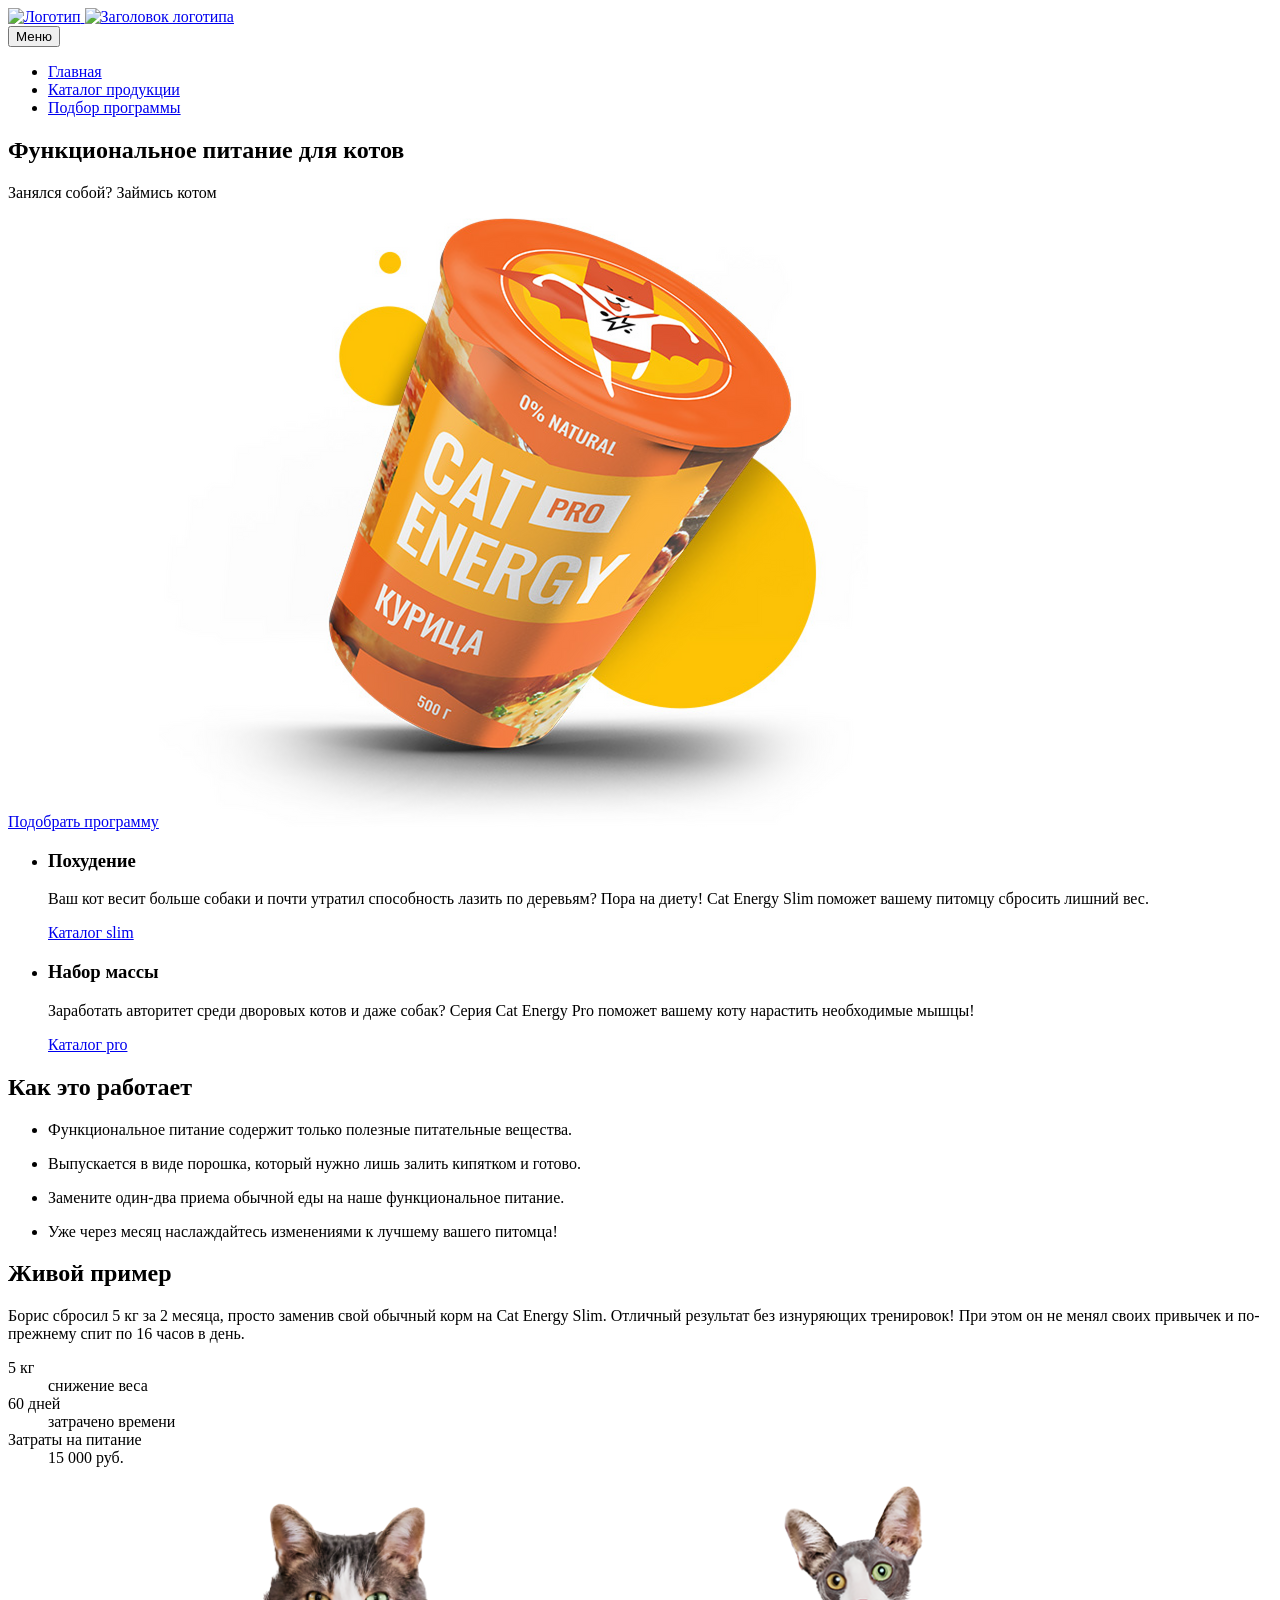
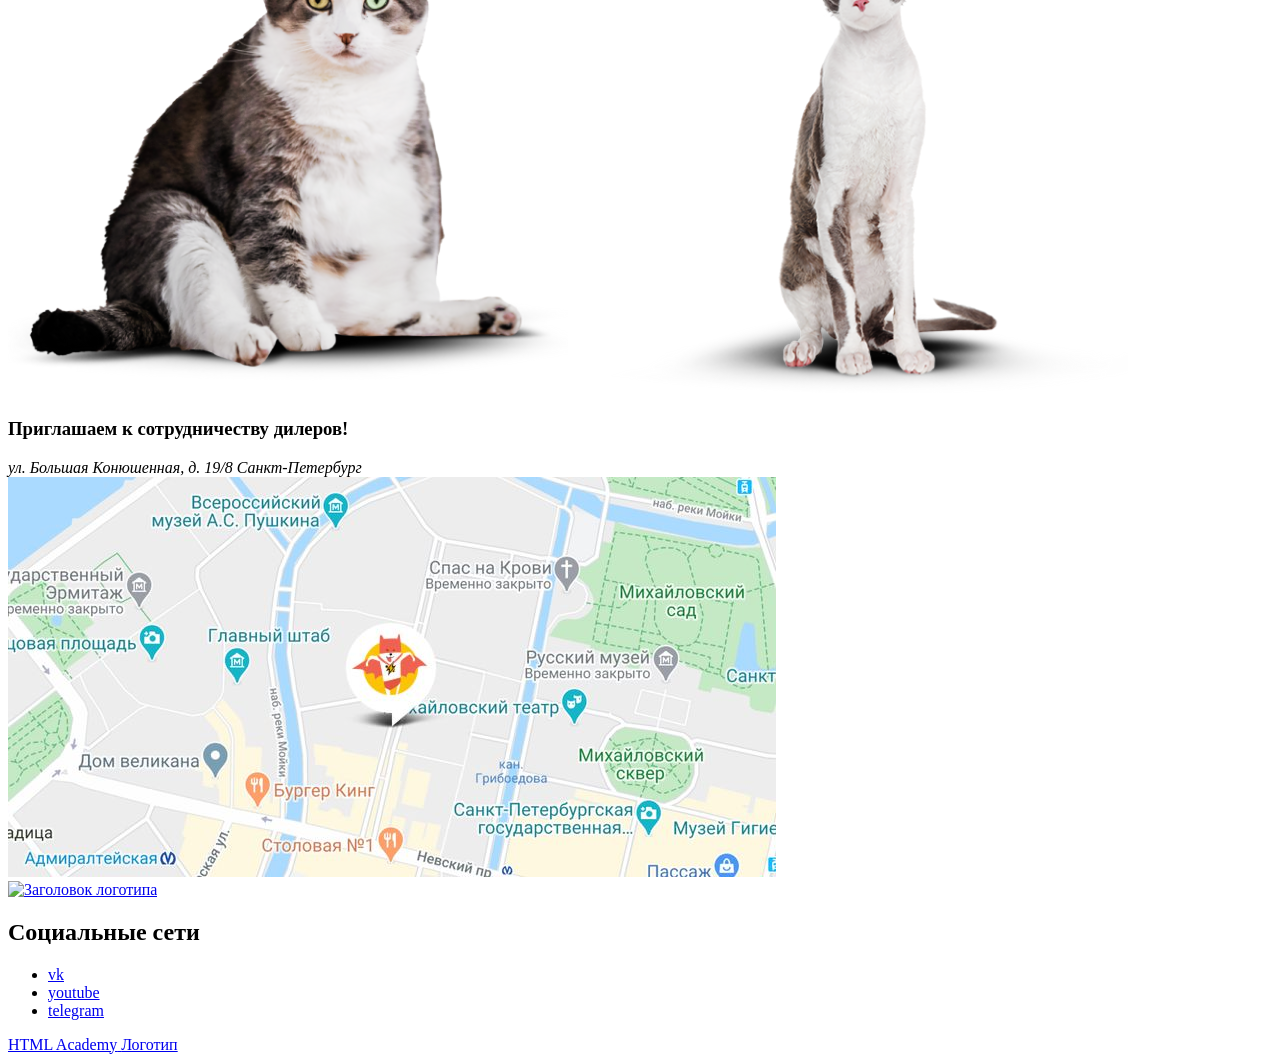
==== index.html @ 765828ed "Deploying to gh-pages from @ KarinaDemchenko02/2558209-cat-energy-32@91afa609def7a8503ce96fece0961ce" ====
<!DOCTYPE html><html class="page" lang="ru"><head><meta charset="UTF-8"><title>Кэт энерджи</title><meta name="viewport" content="width=device-width,initial-scale=1"><link rel="icon" href="favicon.ico"><link rel="icon" href="favicons/favicon.svg" type="image/svg+xml"><link rel="apple-touch-icon" href="favicons/favicon-apple.png"><link rel="manifest" href="manifest.webmanifest"><link rel="stylesheet" href="styles/styles.css"><script src="scripts/index.js" defer="defer"></script></head><body class="page__body"><header class="header"><div class="container"><a class="header__logo logo" href="./index.html"><img class="logo__image logo__image--icon" src="images/logo-mobile.svg" width="33" height="38" alt="Логотип"> <img class="logo__image logo__image--title" src="images/logo-2.svg" width="101" height="18" alt="Заголовок логотипа"></a></div><nav class="nav"><button class="nav__toggle button-burger" type="button">Меню</button><ul class="nav__list list"><li class="list__item list__item--current"><a class="list__link" href="./index.html">Главная</a></li><li class="list__item"><a class="list__link" href="./catalog.html">Каталог продукции</a></li><li class="list__item"><a class="list__link" href="/">Подбор программы</a></li></ul></nav></header><main class="main-container"><section class="hero"><div class="container"><h1 class="hero__heading">Функциональное питание для котов</h1><p class="hero__text">Занялся собой? Займись котом</p><a class="hero__button button" href="/">Подобрать программу</a><picture><source type="image/png" media="(min-width: 1440px)" srcset="images/hero-desktop@1x.png, images/hero-desktop@2x.png 2x" width="552" height="499"><source type="image/png" media="(min-width: 768px)" srcset="images/hero-tablet@1x.png, images/hero-tablet@2x.png 2x" width="709" height="609"><img class="hero__image" src="images/hero-mobile@1x.png" srcset="images/hero-mobile@2x.png 2x" width="280" height="270" alt="Cat energy с курицей"></picture></div></section><section class="advantages"><div class="container"><ul class="advantages__list"><li class="advantages__item"><h3 class="advantages__item-heading">Похудение</h3><p class="advantages__text">Ваш кот весит больше собаки и почти утратил способность лазить по деревьям? Пора на диету! Cat Energy Slim поможет вашему питомцу сбросить лишний вес.</p><a class="advantages__link" href="/">Каталог slim</a></li><li class="advantages__item"><h3 class="advantages__item-heading">Набор массы</h3><p class="advantages">Заработать авторитет среди дворовых котов и даже собак? Серия Cat Energy Pro поможет вашему коту нарастить необходимые мышцы!</p><a class="advantages__link" href="/">Каталог pro</a></li></ul></div></section><section class="work"><div class="container"><h2 class="work__heading heading-section">Как это работает</h2><ul class="work__list"><li class="work__item work__item--card-one"><p class="work__text">Функциональное питание содержит только полезные питательные вещества.</p></li><li class="work__item work__item--card-two"><p class="work__text">Выпускается в виде порошка, который нужно лишь залить кипятком и готово.</p></li><li class="work__item work__item--card-three"><p class="work__text">Замените один-два приема обычной еды на наше функциональное питание.</p></li><li class="work__item work__item--card-four"><p class="work__text">Уже через месяц наслаждайтесь изменениями к лучшему вашего питомца!</p></li></ul></div></section><section class="example"><div class="container"><h2 class="example heading-section">Живой пример</h2><p class="example__description">Борис сбросил 5 кг за 2 месяца, просто заменив свой обычный корм на Cat Energy Slim. Отличный результат без изнуряющих тренировок! При этом он не менял своих привычек и по-прежнему спит по 16 часов в день.</p><dl class="example__list"><div class="example__item"><dt class="example__value">5 кг</dt><dd class="example__params">снижение веса</dd></div><div class="example__item"><dt class="example__value">60 дней</dt><dd class="example__params">затрачено времени</dd></div><div class="example__item example__item--total"><dt class="example__value">Затраты на питание</dt><dd class="example__params">15 000 руб.</dd></div></dl></div><div class="example__slider"><picture><source type="image/png" media="(min-width: 768px)" srcset="images/cat-before-tablet@1x.png, images/cat-before-tablet@2x.png 2x" width="560" height="512"><img class="example__slider-image example__slider-image--fat-cat" src="images/cat-before-mobile@1x.png" srcset="images/cat-before-mobile@2x.png 2x" width="280" height="256" alt="Толстый кот"></picture><picture><source type="image/png" media="(min-width: 768px)" srcset="images/cat-after-tablet@1x.png, images/cat-after-tablet@2x.png 2x" width="560" height="512"><img class="example__slider-image example__slider-image--thin-cat" src="images/cat-after-mobile@1x.png" srcset="images/cat-after-mobile@2x.png 2x" width="280" height="256" alt="Худой кот"></picture></div></section><section class="contacts"><div class="container"><h3 class="contacts__heading">Приглашаем к сотрудничеству дилеров!</h3><address class="contacts__address">ул. Большая Конюшенная, д. 19/8 Санкт-Петербург</address><div class="contacts-map"><picture><source type="image/jpg" media="(min-width: 1440px)" srcset="images/map-desktop@1x.jpg, images/map-desktop@2x.jpg 2x" width="1440" height="400"><source type="image/jpg" media="(min-width: 768px)" srcset="images/map-tablet@1x.jpg, images/map-tablet@2x.jpg 2x" width="768" height="400"><img class="contacts-map__image" src="images/map-mobile@1x.jpg" srcset="images/map-mobile@2x.jpg 2x" width="320" height="362" alt="Карта с нашим адресом"></picture></div></div></section></main><footer class="footer"><div class="container"><a class="footer__logo logo-title" href="/"><img class="logo-title__image" src="/" width="128" height="24" alt="Заголовок логотипа"></a><div class="footer__social-network social-network"><h2 class="visially-hidden">Социальные сети</h2><ul class="social-network__list"><li class="social-network__item"><a class="social-network__link social-network__link--vk" href="/">vk</a></li><li class="social-network__item"><a class="social-network__link social-network__link--youtube" href="/">youtube</a></li><li class="social-network__item"><a class="social-network__link social-network__link--telegram" href="/">telegram</a></li></ul></div></div><div class="copyright"><a class="copyright__link" href="https://htmlacademy.ru/intensive/adaptive"><span class="copyright__name">HTML Academy</span> <span class="copyright__logo">Логотип</span></a></div></footer></body></html>
---- styles/styles.css ----
.page__body{background-color:#0000}
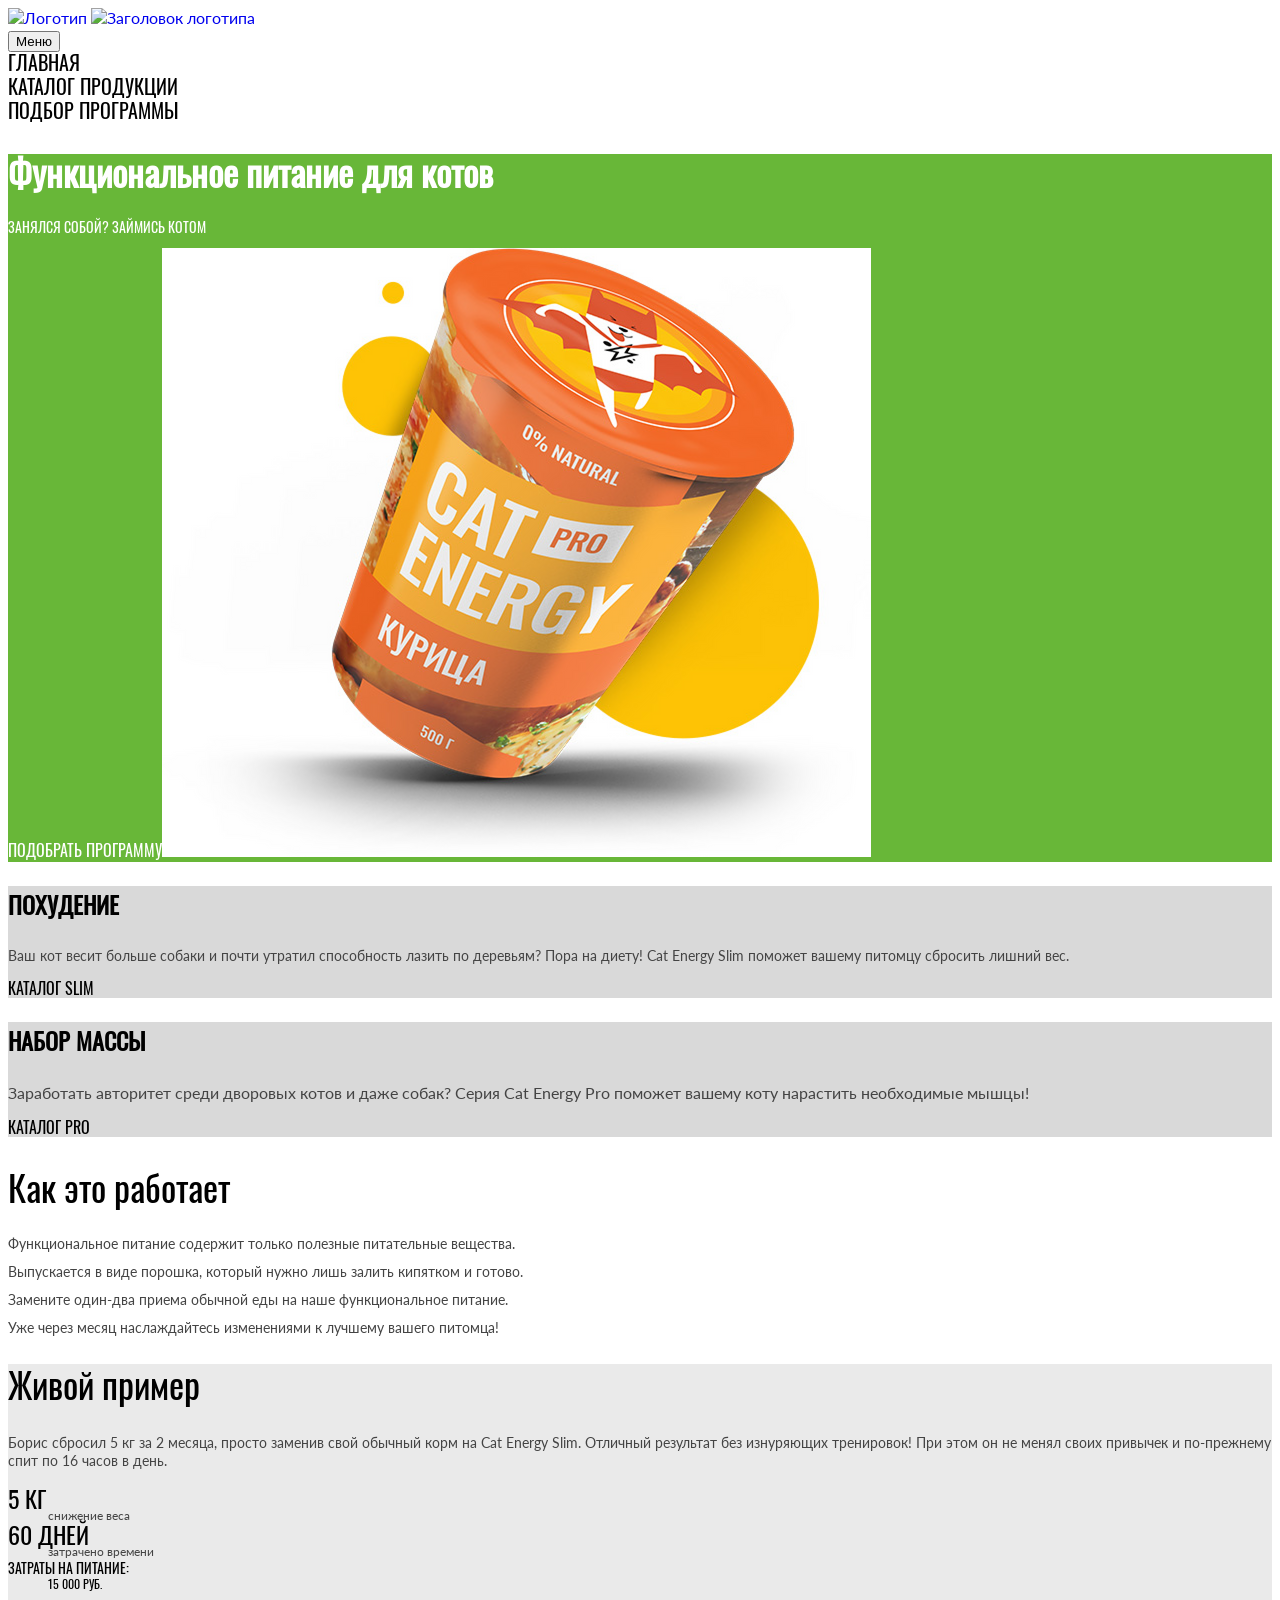
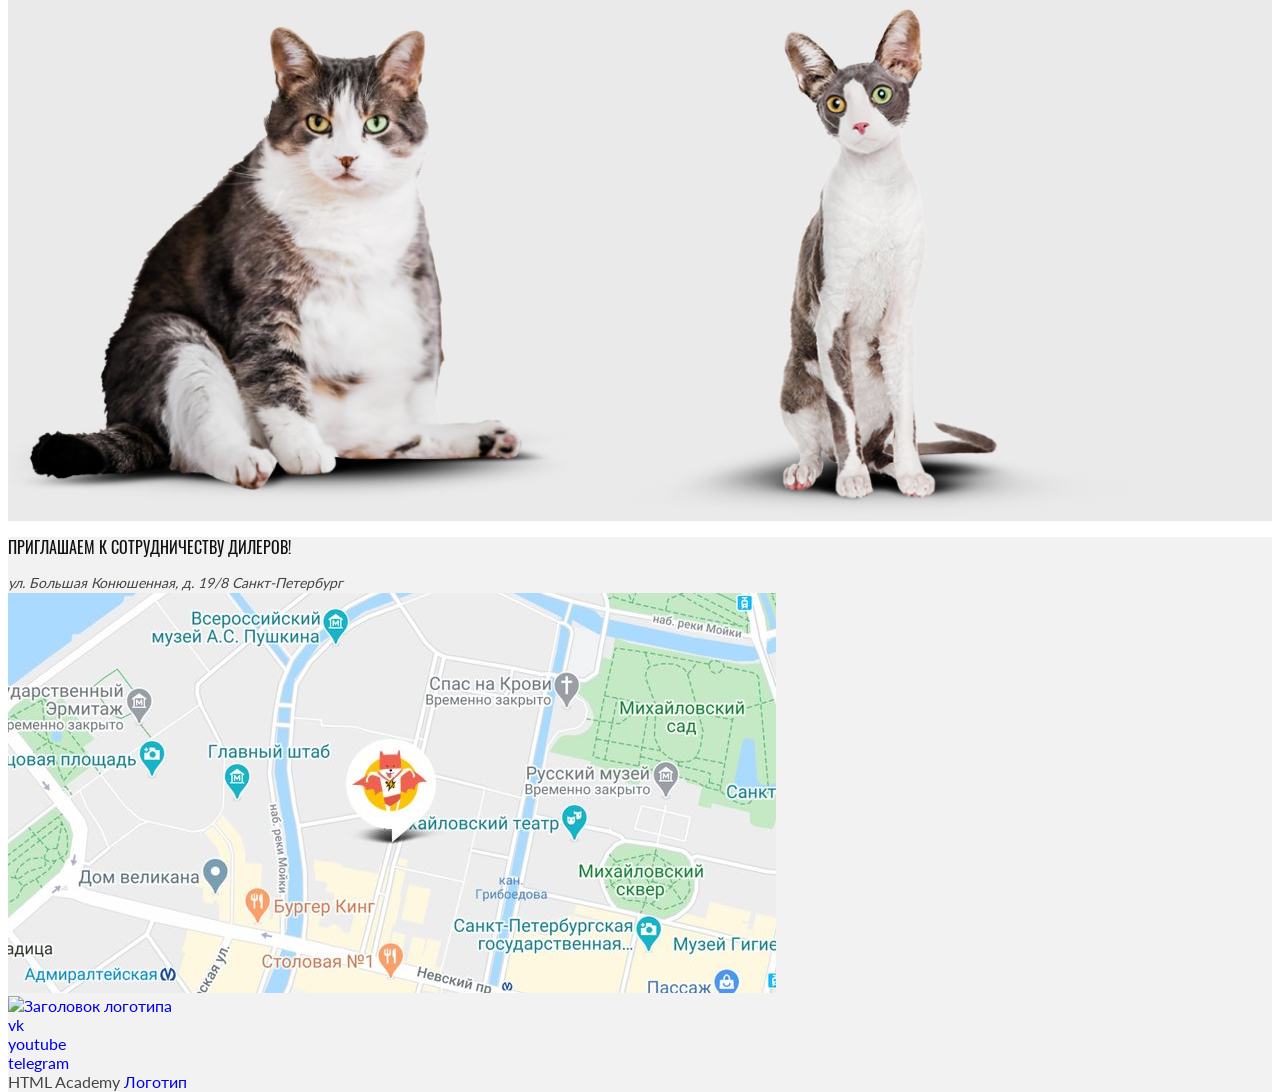
==== commit fbd26249: "Deploying to gh-pages from @ KarinaDemchenko02/2558209-cat-energy-32@6d4a330cb8c02783f39407b664803f3" ====
--- a/index.html
+++ b/index.html
@@ -1 +1 @@
-<!DOCTYPE html><html class="page" lang="ru"><head><meta charset="UTF-8"><title>Кэт энерджи</title><meta name="viewport" content="width=device-width,initial-scale=1"><link rel="icon" href="favicon.ico"><link rel="icon" href="favicons/favicon.svg" type="image/svg+xml"><link rel="apple-touch-icon" href="favicons/favicon-apple.png"><link rel="manifest" href="manifest.webmanifest"><link rel="stylesheet" href="styles/styles.css"><script src="scripts/index.js" defer="defer"></script></head><body class="page__body"><header class="header"><div class="container"><a class="header__logo logo" href="./index.html"><img class="logo__image logo__image--icon" src="images/logo-mobile.svg" width="33" height="38" alt="Логотип"> <img class="logo__image logo__image--title" src="images/logo-2.svg" width="101" height="18" alt="Заголовок логотипа"></a></div><nav class="nav"><button class="nav__toggle button-burger" type="button">Меню</button><ul class="nav__list list"><li class="list__item list__item--current"><a class="list__link" href="./index.html">Главная</a></li><li class="list__item"><a class="list__link" href="./catalog.html">Каталог продукции</a></li><li class="list__item"><a class="list__link" href="/">Подбор программы</a></li></ul></nav></header><main class="main-container"><section class="hero"><div class="container"><h1 class="hero__heading">Функциональное питание для котов</h1><p class="hero__text">Занялся собой? Займись котом</p><a class="hero__button button" href="/">Подобрать программу</a><picture><source type="image/png" media="(min-width: 1440px)" srcset="images/hero-desktop@1x.png, images/hero-desktop@2x.png 2x" width="552" height="499"><source type="image/png" media="(min-width: 768px)" srcset="images/hero-tablet@1x.png, images/hero-tablet@2x.png 2x" width="709" height="609"><img class="hero__image" src="images/hero-mobile@1x.png" srcset="images/hero-mobile@2x.png 2x" width="280" height="270" alt="Cat energy с курицей"></picture></div></section><section class="advantages"><div class="container"><ul class="advantages__list"><li class="advantages__item"><h3 class="advantages__item-heading">Похудение</h3><p class="advantages__text">Ваш кот весит больше собаки и почти утратил способность лазить по деревьям? Пора на диету! Cat Energy Slim поможет вашему питомцу сбросить лишний вес.</p><a class="advantages__link" href="/">Каталог slim</a></li><li class="advantages__item"><h3 class="advantages__item-heading">Набор массы</h3><p class="advantages">Заработать авторитет среди дворовых котов и даже собак? Серия Cat Energy Pro поможет вашему коту нарастить необходимые мышцы!</p><a class="advantages__link" href="/">Каталог pro</a></li></ul></div></section><section class="work"><div class="container"><h2 class="work__heading heading-section">Как это работает</h2><ul class="work__list"><li class="work__item work__item--card-one"><p class="work__text">Функциональное питание содержит только полезные питательные вещества.</p></li><li class="work__item work__item--card-two"><p class="work__text">Выпускается в виде порошка, который нужно лишь залить кипятком и готово.</p></li><li class="work__item work__item--card-three"><p class="work__text">Замените один-два приема обычной еды на наше функциональное питание.</p></li><li class="work__item work__item--card-four"><p class="work__text">Уже через месяц наслаждайтесь изменениями к лучшему вашего питомца!</p></li></ul></div></section><section class="example"><div class="container"><h2 class="example heading-section">Живой пример</h2><p class="example__description">Борис сбросил 5 кг за 2 месяца, просто заменив свой обычный корм на Cat Energy Slim. Отличный результат без изнуряющих тренировок! При этом он не менял своих привычек и по-прежнему спит по 16 часов в день.</p><dl class="example__list"><div class="example__item"><dt class="example__value">5 кг</dt><dd class="example__params">снижение веса</dd></div><div class="example__item"><dt class="example__value">60 дней</dt><dd class="example__params">затрачено времени</dd></div><div class="example__item example__item--total"><dt class="example__value">Затраты на питание</dt><dd class="example__params">15 000 руб.</dd></div></dl></div><div class="example__slider"><picture><source type="image/png" media="(min-width: 768px)" srcset="images/cat-before-tablet@1x.png, images/cat-before-tablet@2x.png 2x" width="560" height="512"><img class="example__slider-image example__slider-image--fat-cat" src="images/cat-before-mobile@1x.png" srcset="images/cat-before-mobile@2x.png 2x" width="280" height="256" alt="Толстый кот"></picture><picture><source type="image/png" media="(min-width: 768px)" srcset="images/cat-after-tablet@1x.png, images/cat-after-tablet@2x.png 2x" width="560" height="512"><img class="example__slider-image example__slider-image--thin-cat" src="images/cat-after-mobile@1x.png" srcset="images/cat-after-mobile@2x.png 2x" width="280" height="256" alt="Худой кот"></picture></div></section><section class="contacts"><div class="container"><h3 class="contacts__heading">Приглашаем к сотрудничеству дилеров!</h3><address class="contacts__address">ул. Большая Конюшенная, д. 19/8 Санкт-Петербург</address><div class="contacts-map"><picture><source type="image/jpg" media="(min-width: 1440px)" srcset="images/map-desktop@1x.jpg, images/map-desktop@2x.jpg 2x" width="1440" height="400"><source type="image/jpg" media="(min-width: 768px)" srcset="images/map-tablet@1x.jpg, images/map-tablet@2x.jpg 2x" width="768" height="400"><img class="contacts-map__image" src="images/map-mobile@1x.jpg" srcset="images/map-mobile@2x.jpg 2x" width="320" height="362" alt="Карта с нашим адресом"></picture></div></div></section></main><footer class="footer"><div class="container"><a class="footer__logo logo-title" href="/"><img class="logo-title__image" src="/" width="128" height="24" alt="Заголовок логотипа"></a><div class="footer__social-network social-network"><h2 class="visially-hidden">Социальные сети</h2><ul class="social-network__list"><li class="social-network__item"><a class="social-network__link social-network__link--vk" href="/">vk</a></li><li class="social-network__item"><a class="social-network__link social-network__link--youtube" href="/">youtube</a></li><li class="social-network__item"><a class="social-network__link social-network__link--telegram" href="/">telegram</a></li></ul></div></div><div class="copyright"><a class="copyright__link" href="https://htmlacademy.ru/intensive/adaptive"><span class="copyright__name">HTML Academy</span> <span class="copyright__logo">Логотип</span></a></div></footer></body></html>+<!DOCTYPE html><html class="page" lang="ru"><head><meta charset="UTF-8"><title>Кэт энерджи</title><meta name="viewport" content="width=device-width,initial-scale=1"><link rel="icon" href="favicon.ico"><link rel="icon" href="favicons/favicon.svg" type="image/svg+xml"><link rel="apple-touch-icon" href="favicons/favicon-apple.png"><link rel="manifest" href="manifest.webmanifest"><link rel="stylesheet" href="styles/styles.css"><script src="scripts/index.js" defer="defer"></script></head><body class="page__body"><header class="header"><div class="container"><a class="header__logo logo" href="./index.html"><img class="logo__image logo__image--icon" src="images/logo-mobile.svg" width="33" height="38" alt="Логотип"> <img class="logo__image logo__image--title" src="images/logo-2.svg" width="101" height="18" alt="Заголовок логотипа"></a></div><nav class="nav"><button class="nav__toggle button-burger" type="button">Меню</button><ul class="nav__list list"><li class="list__item list__item--current"><a class="list__link" href="./index.html">Главная</a></li><li class="list__item"><a class="list__link" href="./catalog.html">Каталог продукции</a></li><li class="list__item"><a class="list__link" href="/">Подбор программы</a></li></ul></nav></header><main class="main-container"><section class="hero"><div class="container"><h1 class="hero__heading">Функциональное питание для котов</h1><p class="hero__text">Занялся собой? Займись котом</p><a class="hero__button button" href="/">Подобрать программу</a><picture><source type="image/png" media="(min-width: 1440px)" srcset="images/hero-desktop@1x.png, images/hero-desktop@2x.png 2x" width="552" height="499"><source type="image/png" media="(min-width: 768px)" srcset="images/hero-tablet@1x.png, images/hero-tablet@2x.png 2x" width="709" height="609"><img class="hero__image" src="images/hero-mobile@1x.png" srcset="images/hero-mobile@2x.png 2x" width="280" height="270" alt="Cat energy с курицей"></picture></div></section><section class="advantages"><div class="container"><ul class="advantages__list"><li class="advantages__item"><h3 class="advantages__item-heading">Похудение</h3><p class="advantages__text">Ваш кот весит больше собаки и почти утратил способность лазить по деревьям? Пора на диету! Cat Energy Slim поможет вашему питомцу сбросить лишний вес.</p><a class="advantages__link" href="/">Каталог slim</a></li><li class="advantages__item"><h3 class="advantages__item-heading">Набор массы</h3><p class="advantages">Заработать авторитет среди дворовых котов и даже собак? Серия Cat Energy Pro поможет вашему коту нарастить необходимые мышцы!</p><a class="advantages__link" href="/">Каталог pro</a></li></ul></div></section><section class="work"><div class="container"><h2 class="work__heading heading-section">Как это работает</h2><ul class="work__list"><li class="work__item work__item--card-one"><p class="work__text">Функциональное питание содержит только полезные питательные вещества.</p></li><li class="work__item work__item--card-two"><p class="work__text">Выпускается в виде порошка, который нужно лишь залить кипятком и готово.</p></li><li class="work__item work__item--card-three"><p class="work__text">Замените один-два приема обычной еды на наше функциональное питание.</p></li><li class="work__item work__item--card-four"><p class="work__text">Уже через месяц наслаждайтесь изменениями к лучшему вашего питомца!</p></li></ul></div></section><section class="example"><div class="container"><h2 class="example heading-section">Живой пример</h2><p class="example__description">Борис сбросил 5 кг за 2 месяца, просто заменив свой обычный корм на Cat Energy Slim. Отличный результат без изнуряющих тренировок! При этом он не менял своих привычек и по-прежнему спит по 16 часов в день.</p><dl class="example__list"><div class="example__item"><dt class="example__value">5 кг</dt><dd class="example__params">снижение веса</dd></div><div class="example__item"><dt class="example__value">60 дней</dt><dd class="example__params">затрачено времени</dd></div><div class="example__item example__item--total"><dt class="example__value example__value--total">Затраты на питание:</dt><dd class="example__params example__params--total">15 000 руб.</dd></div></dl></div><div class="example__slider"><picture><source type="image/png" media="(min-width: 768px)" srcset="images/cat-before-tablet@1x.png, images/cat-before-tablet@2x.png 2x" width="560" height="512"><img class="example__slider-image example__slider-image--fat-cat" src="images/cat-before-mobile@1x.png" srcset="images/cat-before-mobile@2x.png 2x" width="280" height="256" alt="Толстый кот"></picture><picture><source type="image/png" media="(min-width: 768px)" srcset="images/cat-after-tablet@1x.png, images/cat-after-tablet@2x.png 2x" width="560" height="512"><img class="example__slider-image example__slider-image--thin-cat" src="images/cat-after-mobile@1x.png" srcset="images/cat-after-mobile@2x.png 2x" width="280" height="256" alt="Худой кот"></picture></div></section><section class="contacts"><div class="container"><h3 class="contacts__heading">Приглашаем к сотрудничеству дилеров!</h3><address class="contacts__address">ул. Большая Конюшенная, д. 19/8 Санкт-Петербург</address><div class="contacts-map"><picture><source type="image/jpg" media="(min-width: 1440px)" srcset="images/map-desktop@1x.jpg, images/map-desktop@2x.jpg 2x" width="1440" height="400"><source type="image/jpg" media="(min-width: 768px)" srcset="images/map-tablet@1x.jpg, images/map-tablet@2x.jpg 2x" width="768" height="400"><img class="contacts-map__image" src="images/map-mobile@1x.jpg" srcset="images/map-mobile@2x.jpg 2x" width="320" height="362" alt="Карта с нашим адресом"></picture></div></div></section></main><footer class="footer"><div class="container"><a class="footer__logo logo-title" href="/"><img class="logo-title__image" src="/" width="128" height="24" alt="Заголовок логотипа"></a><div class="footer__social-network social-network"><h2 class="visually-hidden">Социальные сети</h2><ul class="social-network__list"><li class="social-network__item"><a class="social-network__link social-network__link--vk" href="/">vk</a></li><li class="social-network__item"><a class="social-network__link social-network__link--youtube" href="/">youtube</a></li><li class="social-network__item"><a class="social-network__link social-network__link--telegram" href="/">telegram</a></li></ul></div></div><div class="copyright"><a class="copyright__link" href="https://htmlacademy.ru/intensive/adaptive"><span class="copyright__name">HTML Academy</span> <span class="copyright__logo">Логотип</span></a></div></footer></body></html>
--- a/styles/styles.css
+++ b/styles/styles.css
@@ -1 +1 @@
-.page__body{background-color:#0000}+@font-face{font-family:Lato-Regular;font-weight:400;font-style:normal;font-display:swap;src:url(../fonts/lato/Lato-Regular.woff2)format("woff2")}@font-face{font-family:Oswald;font-weight:400;font-style:normal;font-display:swap;src:url(../fonts/oswald/oswaldregular.woff2)format("woff2")}*,:before,:after{box-sizing:border-box}html{height:100%}body{color:#444;font-family:Lato-Regular,sans-serif}ul{margin:0;padding:0;list-style:none}a{text-decoration:none}.nav{font-family:Oswald,sans-serif}.list__link{color:#000;text-transform:uppercase;font-size:20px;font-weight:400;line-height:20px}.hero{color:#fff;background-color:#68b738;font-family:Oswald,sans-serif;font-weight:400}.hero__heading{font-size:36px;line-height:36px}.hero__text{text-transform:uppercase;font-size:14px;line-height:14px}.button{color:#fff;text-transform:uppercase;background-color:#68b738;font-family:Oswald,sans-serif;font-size:16px;font-weight:400;line-height:20px;text-decoration:none}.advantages__list{font-weight:400}.advantages__item{background-color:#d9d9d9}.advantages__item-heading{color:#000;text-transform:uppercase;font-family:Oswald,sans-serif;font-size:24px;line-height:37px}.advantages__text{color:#444;font-size:14px;line-height:18px}.advantages__link{color:#000;text-transform:uppercase;font-family:Oswald,sans-serif;font-size:16px;line-height:16px}.work__text{color:#444;font-size:14px;font-weight:400;line-height:14px}.heading-section{color:#000;font-family:Oswald,sans-serif;font-size:36px;font-weight:400;line-height:40px}.example{background-color:#eaeaea}.example__description{color:#444;font-size:14px;font-weight:400;line-height:18px}.example__value{text-transform:uppercase;color:#000;font-family:Oswald,sans-serif;font-size:24px;line-height:24px}.example__params{color:#444;font-size:12px;font-weight:400;line-height:12px}.example__value--total{font-size:14px;line-height:20px}.example__params--total{text-transform:uppercase;color:#000;font-family:Oswald,sans-serif}.contacts{background-color:#f2f2f2}.contacts__heading{color:#111;text-transform:uppercase;font-family:Oswald,sans-serif;font-size:16px;font-weight:400;line-height:20px}.contacts__address{color:#444;font-size:14px;font-weight:400;line-height:20px}.footer{background-color:#f2f2f2}.visually-hidden{clip:rect(0 0 0 0);border:0;width:1px;height:1px;margin:-1px;padding:0;position:absolute;overflow:hidden}.copyright__name{color:#444;font-size:16px;font-weight:400;line-height:20px}.products__heading{color:#000;font-family:Oswald,sans-serif;font-size:36px;font-weight:400;line-height:36px}.products-card__heading{color:#222;text-transform:uppercase;font-family:Oswald,sans-serif;font-size:16px;font-weight:400;line-height:20px}.products-card__param{color:#444;font-size:12px;font-weight:400;line-height:16px}.products-card-more__heading{color:#111;text-transform:uppercase;font-family:Oswald,sans-serif;font-size:16px;font-weight:400;line-height:20px}.products-card-more__description{color:#444;font-size:12px;font-weight:400;line-height:16px}.products-card-more__button{color:#444;background-color:#f2f2f2}.present{background-color:#68b738}.present__description{color:#fff;font-size:16px;font-weight:400;line-height:20px}.catalog-heading{color:#000;font-family:Oswald,sans-serif;font-size:24px;font-weight:400;line-height:24px}.param{color:#444;font-size:14px;font-weight:400;line-height:14px}.stocks__description{color:#000;font-family:Oswald,sans-serif;font-size:16px;font-weight:400;line-height:24px}.form-subscribe__input::placeholder{color:#444;text-transform:uppercase;font-family:Oswald,sans-serif;font-size:20px;font-weight:400;line-height:30px}
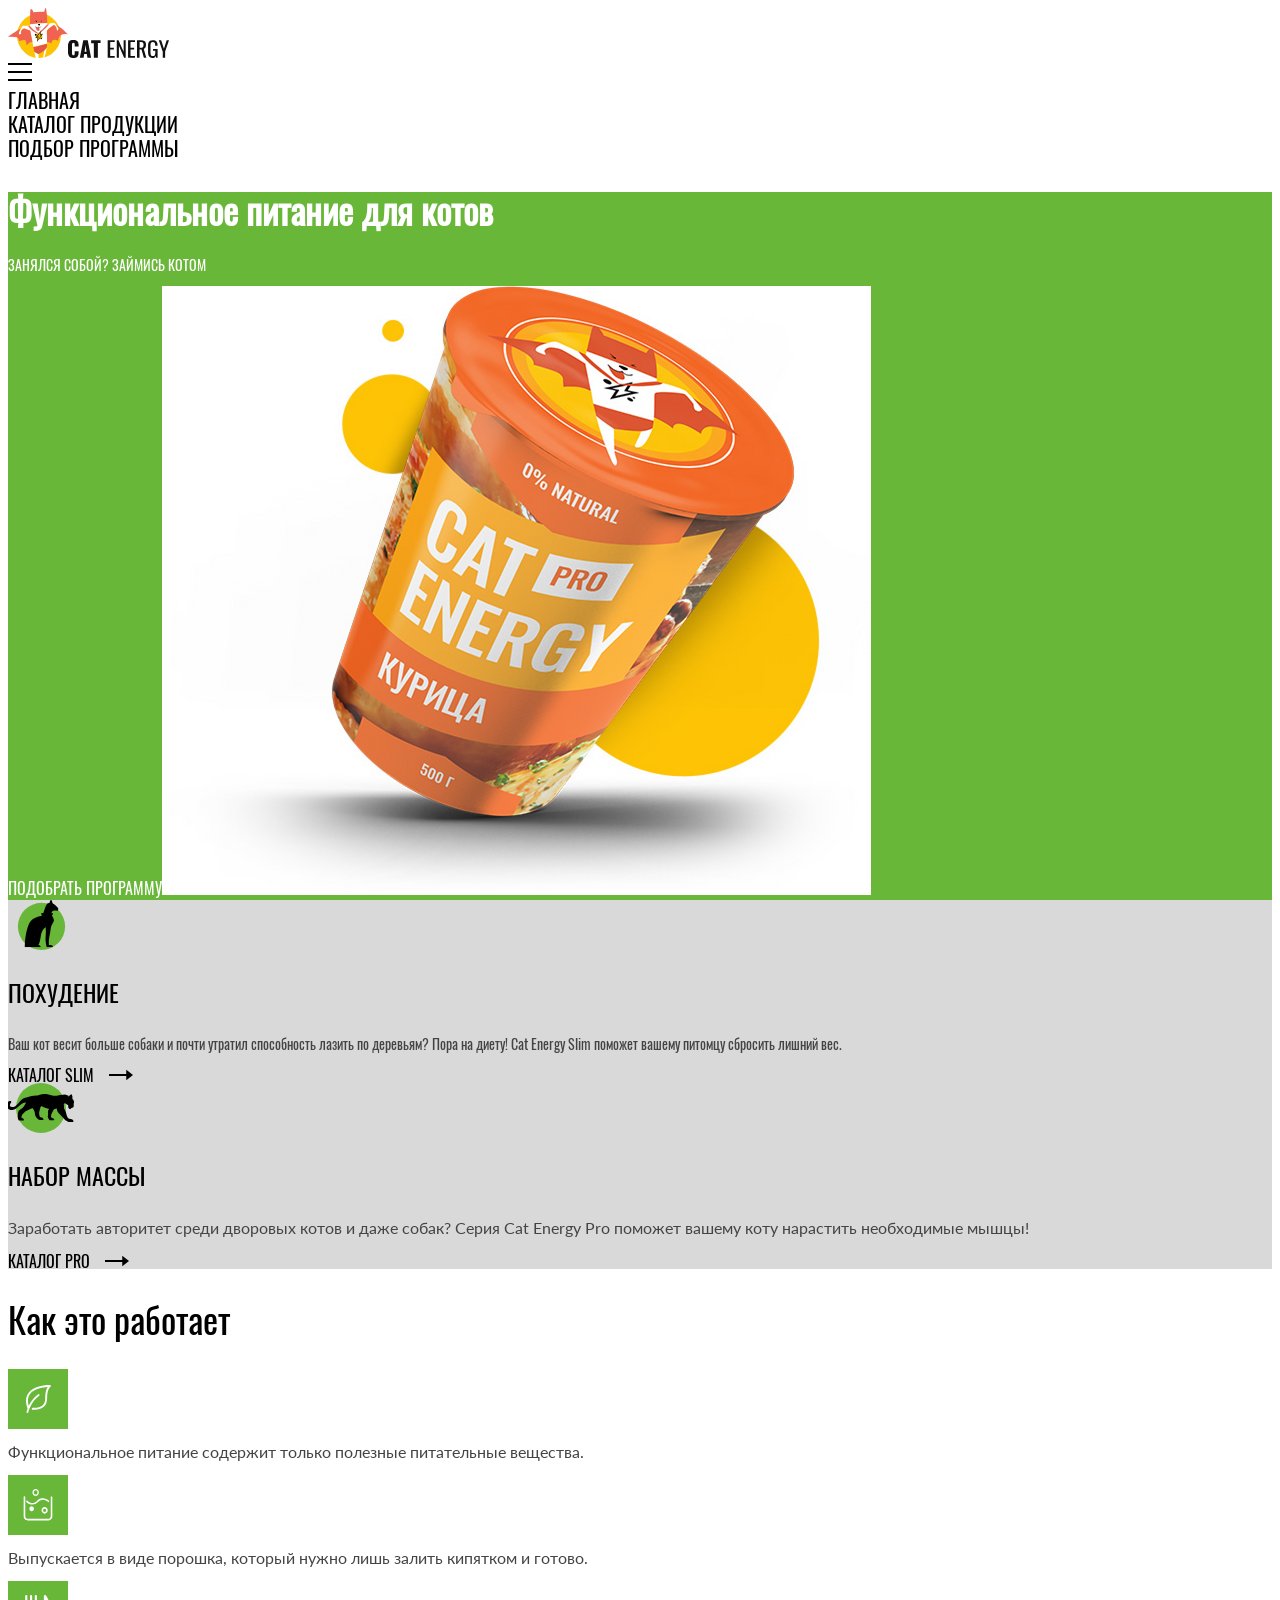
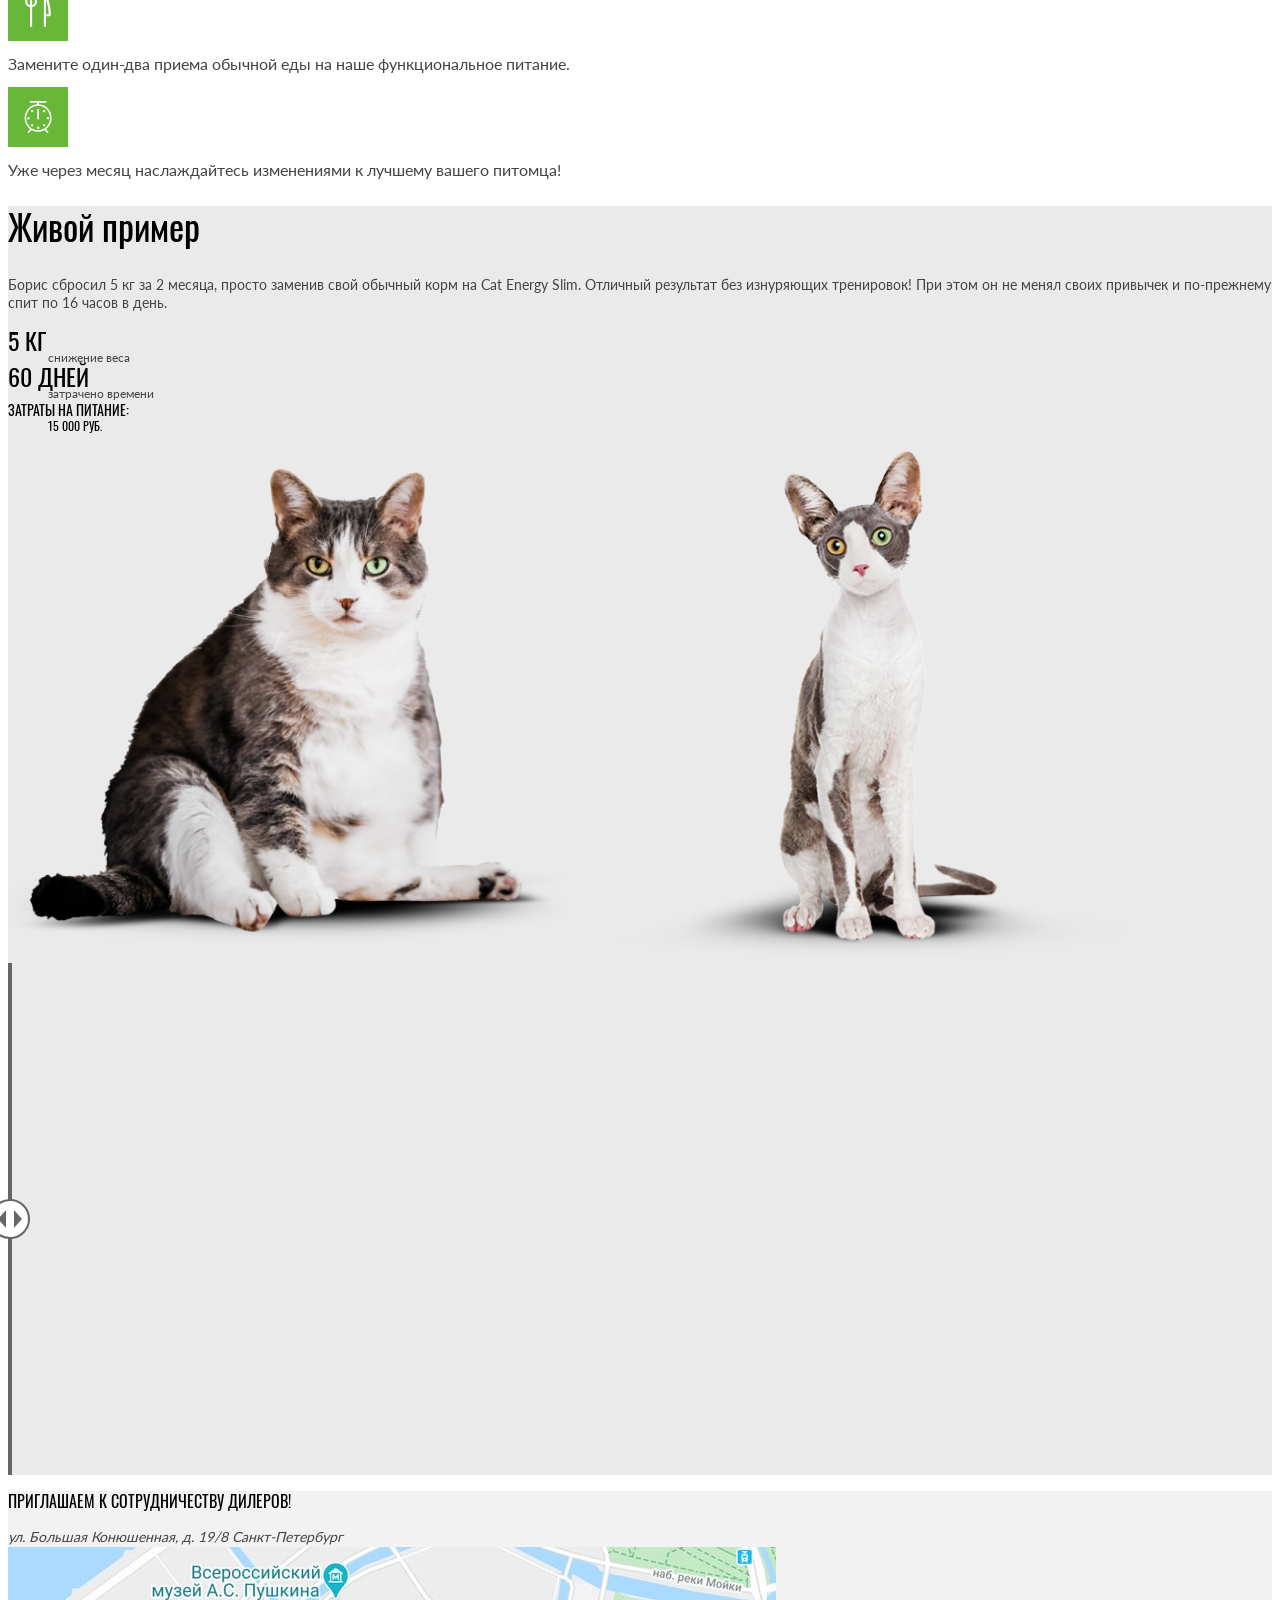
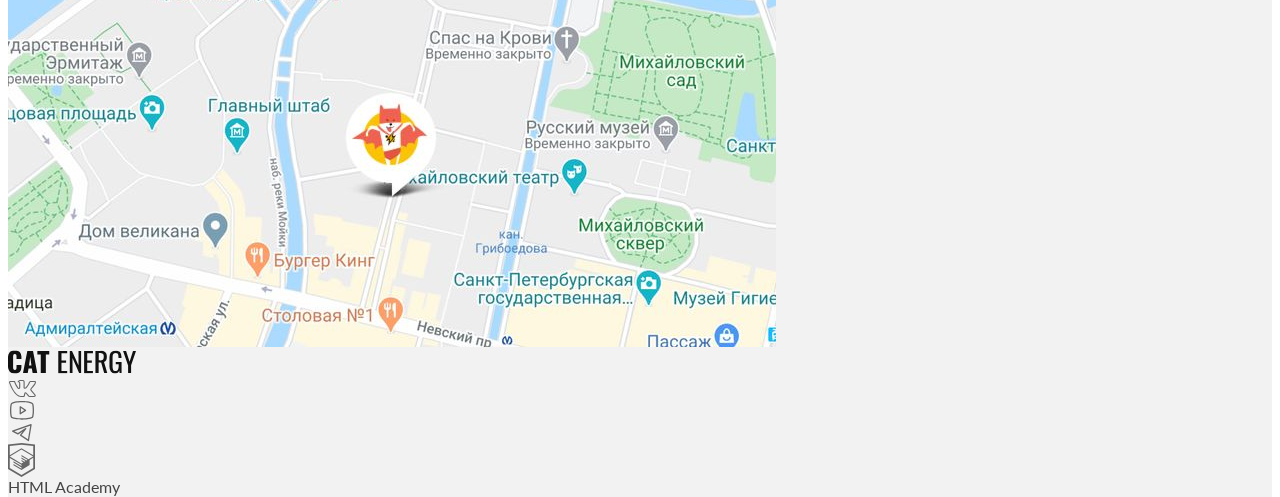
==== commit f97b44a0: "Deploying to gh-pages from @ KarinaDemchenko02/2558209-cat-energy-32@6f703a6745d476724cbf492ed678bbb" ====
--- a/index.html
+++ b/index.html
@@ -1 +1 @@
-<!DOCTYPE html><html class="page" lang="ru"><head><meta charset="UTF-8"><title>Кэт энерджи</title><meta name="viewport" content="width=device-width,initial-scale=1"><link rel="icon" href="favicon.ico"><link rel="icon" href="favicons/favicon.svg" type="image/svg+xml"><link rel="apple-touch-icon" href="favicons/favicon-apple.png"><link rel="manifest" href="manifest.webmanifest"><link rel="stylesheet" href="styles/styles.css"><script src="scripts/index.js" defer="defer"></script></head><body class="page__body"><header class="header"><div class="container"><a class="header__logo logo" href="./index.html"><img class="logo__image logo__image--icon" src="images/logo-mobile.svg" width="33" height="38" alt="Логотип"> <img class="logo__image logo__image--title" src="images/logo-2.svg" width="101" height="18" alt="Заголовок логотипа"></a></div><nav class="nav"><button class="nav__toggle button-burger" type="button">Меню</button><ul class="nav__list list"><li class="list__item list__item--current"><a class="list__link" href="./index.html">Главная</a></li><li class="list__item"><a class="list__link" href="./catalog.html">Каталог продукции</a></li><li class="list__item"><a class="list__link" href="/">Подбор программы</a></li></ul></nav></header><main class="main-container"><section class="hero"><div class="container"><h1 class="hero__heading">Функциональное питание для котов</h1><p class="hero__text">Занялся собой? Займись котом</p><a class="hero__button button" href="/">Подобрать программу</a><picture><source type="image/png" media="(min-width: 1440px)" srcset="images/hero-desktop@1x.png, images/hero-desktop@2x.png 2x" width="552" height="499"><source type="image/png" media="(min-width: 768px)" srcset="images/hero-tablet@1x.png, images/hero-tablet@2x.png 2x" width="709" height="609"><img class="hero__image" src="images/hero-mobile@1x.png" srcset="images/hero-mobile@2x.png 2x" width="280" height="270" alt="Cat energy с курицей"></picture></div></section><section class="advantages"><div class="container"><ul class="advantages__list"><li class="advantages__item"><h3 class="advantages__item-heading">Похудение</h3><p class="advantages__text">Ваш кот весит больше собаки и почти утратил способность лазить по деревьям? Пора на диету! Cat Energy Slim поможет вашему питомцу сбросить лишний вес.</p><a class="advantages__link" href="/">Каталог slim</a></li><li class="advantages__item"><h3 class="advantages__item-heading">Набор массы</h3><p class="advantages">Заработать авторитет среди дворовых котов и даже собак? Серия Cat Energy Pro поможет вашему коту нарастить необходимые мышцы!</p><a class="advantages__link" href="/">Каталог pro</a></li></ul></div></section><section class="work"><div class="container"><h2 class="work__heading heading-section">Как это работает</h2><ul class="work__list"><li class="work__item work__item--card-one"><p class="work__text">Функциональное питание содержит только полезные питательные вещества.</p></li><li class="work__item work__item--card-two"><p class="work__text">Выпускается в виде порошка, который нужно лишь залить кипятком и готово.</p></li><li class="work__item work__item--card-three"><p class="work__text">Замените один-два приема обычной еды на наше функциональное питание.</p></li><li class="work__item work__item--card-four"><p class="work__text">Уже через месяц наслаждайтесь изменениями к лучшему вашего питомца!</p></li></ul></div></section><section class="example"><div class="container"><h2 class="example heading-section">Живой пример</h2><p class="example__description">Борис сбросил 5 кг за 2 месяца, просто заменив свой обычный корм на Cat Energy Slim. Отличный результат без изнуряющих тренировок! При этом он не менял своих привычек и по-прежнему спит по 16 часов в день.</p><dl class="example__list"><div class="example__item"><dt class="example__value">5 кг</dt><dd class="example__params">снижение веса</dd></div><div class="example__item"><dt class="example__value">60 дней</dt><dd class="example__params">затрачено времени</dd></div><div class="example__item example__item--total"><dt class="example__value example__value--total">Затраты на питание:</dt><dd class="example__params example__params--total">15 000 руб.</dd></div></dl></div><div class="example__slider"><picture><source type="image/png" media="(min-width: 768px)" srcset="images/cat-before-tablet@1x.png, images/cat-before-tablet@2x.png 2x" width="560" height="512"><img class="example__slider-image example__slider-image--fat-cat" src="images/cat-before-mobile@1x.png" srcset="images/cat-before-mobile@2x.png 2x" width="280" height="256" alt="Толстый кот"></picture><picture><source type="image/png" media="(min-width: 768px)" srcset="images/cat-after-tablet@1x.png, images/cat-after-tablet@2x.png 2x" width="560" height="512"><img class="example__slider-image example__slider-image--thin-cat" src="images/cat-after-mobile@1x.png" srcset="images/cat-after-mobile@2x.png 2x" width="280" height="256" alt="Худой кот"></picture></div></section><section class="contacts"><div class="container"><h3 class="contacts__heading">Приглашаем к сотрудничеству дилеров!</h3><address class="contacts__address">ул. Большая Конюшенная, д. 19/8 Санкт-Петербург</address><div class="contacts-map"><picture><source type="image/jpg" media="(min-width: 1440px)" srcset="images/map-desktop@1x.jpg, images/map-desktop@2x.jpg 2x" width="1440" height="400"><source type="image/jpg" media="(min-width: 768px)" srcset="images/map-tablet@1x.jpg, images/map-tablet@2x.jpg 2x" width="768" height="400"><img class="contacts-map__image" src="images/map-mobile@1x.jpg" srcset="images/map-mobile@2x.jpg 2x" width="320" height="362" alt="Карта с нашим адресом"></picture></div></div></section></main><footer class="footer"><div class="container"><a class="footer__logo logo-title" href="/"><img class="logo-title__image" src="/" width="128" height="24" alt="Заголовок логотипа"></a><div class="footer__social-network social-network"><h2 class="visually-hidden">Социальные сети</h2><ul class="social-network__list"><li class="social-network__item"><a class="social-network__link social-network__link--vk" href="/">vk</a></li><li class="social-network__item"><a class="social-network__link social-network__link--youtube" href="/">youtube</a></li><li class="social-network__item"><a class="social-network__link social-network__link--telegram" href="/">telegram</a></li></ul></div></div><div class="copyright"><a class="copyright__link" href="https://htmlacademy.ru/intensive/adaptive"><span class="copyright__name">HTML Academy</span> <span class="copyright__logo">Логотип</span></a></div></footer></body></html>+<!DOCTYPE html><html class="page" lang="ru"><head><meta charset="UTF-8"><title>Кэт энерджи</title><meta name="viewport" content="width=device-width,initial-scale=1"><link rel="icon" href="favicon.ico"><link rel="icon" href="favicons/favicon.svg" type="image/svg+xml"><link rel="apple-touch-icon" href="favicons/favicon-apple.png"><link rel="manifest" href="manifest.webmanifest"><link rel="stylesheet" href="styles/styles.css"><script src="scripts/index.js" defer="defer"></script></head><body class="page__body"><header class="header"><div class="container"><a class="header__logo logo" href="./index.html"><picture><source type="image/svg+xml" media="(min-width: 1440px)" srcset="images/logo-desktop.svg" width="70" height="59"><source type="image/svg+xml" media="(min-width: 768px)" srcset="images/logo-tablet.svg" width="60" height="50"><img class="logo__image logo__image--icon" src="images/logo-mobile.svg" alt="Логотип" width="33" height="38"></picture><img class="logo__image logo__image--title" src="images/logo-text.svg" alt="Cat Energy" width="101" height="18"></a></div><nav class="nav"><button class="nav__toggle button-burger" type="button"><span class="visually-hidden">Открыть меню</span></button><ul class="nav__list list"><li class="list__item list__item--current"><a class="list__link" href="./index.html">Главная</a></li><li class="list__item"><a class="list__link" href="./catalog.html">Каталог продукции</a></li><li class="list__item"><a class="list__link" href="/">Подбор программы</a></li></ul></nav></header><main class="main-container"><section class="hero"><div class="container"><h1 class="hero__heading">Функциональное питание для котов</h1><p class="hero__text">Занялся собой? Займись котом</p><a class="hero__button button" href="/">Подобрать программу</a><picture><source type="image/png" media="(min-width: 1440px)" srcset="images/hero-desktop@1x.png, images/hero-desktop@2x.png 2x" width="552" height="499"><source type="image/png" media="(min-width: 768px)" srcset="images/hero-tablet@1x.png, images/hero-tablet@2x.png 2x" width="709" height="609"><img class="hero__image" src="images/hero-mobile@1x.png" srcset="images/hero-mobile@2x.png 2x" width="280" height="270" alt="Cat energy с курицей"></picture></div></section><section class="advantages"><div class="container"><ul class="advantages__list"><li class="advantages__item advantages__item--slim"><h3 class="advantages__item-heading">Похудение</h3><p class="advantages__text">Ваш кот весит больше собаки и почти утратил способность лазить по деревьям? Пора на диету! Cat Energy Slim поможет вашему питомцу сбросить лишний вес.</p><a class="advantages__link" href="/">Каталог slim</a></li><li class="advantages__item advantages__item--pro"><h3 class="advantages__item-heading">Набор массы</h3><p class="advantages">Заработать авторитет среди дворовых котов и даже собак? Серия Cat Energy Pro поможет вашему коту нарастить необходимые мышцы!</p><a class="advantages__link" href="/">Каталог pro</a></li></ul></div></section><section class="work"><div class="container"><h2 class="work__heading heading-section">Как это работает</h2><ul class="work__list"><li class="work__item work__item--card-one"><p class="work__text">Функциональное питание содержит только полезные питательные вещества.</p></li><li class="work__item work__item--card-two"><p class="work__text">Выпускается в виде порошка, который нужно лишь залить кипятком и готово.</p></li><li class="work__item work__item--card-three"><p class="work__text">Замените один-два приема обычной еды на наше функциональное питание.</p></li><li class="work__item work__item--card-four"><p class="work__text">Уже через месяц наслаждайтесь изменениями к лучшему вашего питомца!</p></li></ul></div></section><section class="example"><div class="container"><h2 class="example heading-section">Живой пример</h2><p class="example__description">Борис сбросил 5 кг за 2 месяца, просто заменив свой обычный корм на Cat Energy Slim. Отличный результат без изнуряющих тренировок! При этом он не менял своих привычек и по-прежнему спит по 16 часов в день.</p><dl class="example__list"><div class="example__item"><dt class="example__value">5 кг</dt><dd class="example__params">снижение веса</dd></div><div class="example__item"><dt class="example__value">60 дней</dt><dd class="example__params">затрачено времени</dd></div><div class="example__item example__item--total"><dt class="example__value example__value--total">Затраты на питание:</dt><dd class="example__params example__params--total">15 000 руб.</dd></div></dl></div><div class="example__slider"><picture><source type="image/png" media="(min-width: 768px)" srcset="images/cat-before-tablet@1x.png, images/cat-before-tablet@2x.png 2x" width="560" height="512"><img class="example__slider-image example__slider-image--fat-cat" src="images/cat-before-mobile@1x.png" srcset="images/cat-before-mobile@2x.png 2x" width="280" height="256" alt="Толстый кот"></picture><picture><source type="image/png" media="(min-width: 768px)" srcset="images/cat-after-tablet@1x.png, images/cat-after-tablet@2x.png 2x" width="560" height="512"><img class="example__slider-image example__slider-image--thin-cat" src="images/cat-after-mobile@1x.png" srcset="images/cat-after-mobile@2x.png 2x" width="280" height="256" alt="Худой кот"></picture><button class="example__slider-control-button" type="button"><span class="visually-hidden">Переключить</span></button></div></section><section class="contacts"><div class="container"><h3 class="contacts__heading">Приглашаем к сотрудничеству дилеров!</h3><address class="contacts__address">ул. Большая Конюшенная, д. 19/8 Санкт-Петербург</address><div class="contacts-map"><picture><source type="image/jpg" media="(min-width: 1440px)" srcset="images/map-desktop@1x.jpg, images/map-desktop@2x.jpg 2x" width="1440" height="400"><source type="image/jpg" media="(min-width: 768px)" srcset="images/map-tablet@1x.jpg, images/map-tablet@2x.jpg 2x" width="768" height="400"><img class="contacts-map__image" src="images/map-mobile@1x.jpg" srcset="images/map-mobile@2x.jpg 2x" width="320" height="362" alt="Карта с нашим адресом"></picture></div></div></section></main><footer class="footer"><div class="container"><a class="footer__logo logo-title" href="/"><img class="logo-title__image" src="images/logo-text.svg" alt="Cat Energy" width="128" height="24"></a><div class="footer__social-network social-network"><h2 class="visually-hidden">Социальные сети</h2><ul class="social-network__list"><li class="social-network__item"><a class="social-network__link social-network__link--vk" href="/"><span class="visually-hidden">vk</span></a></li><li class="social-network__item"><a class="social-network__link social-network__link--youtube" href="/"><span class="visually-hidden">youtube</span></a></li><li class="social-network__item"><a class="social-network__link social-network__link--telegram" href="/"><span class="visually-hidden">telegram</span></a></li></ul></div></div><div class="copyright"><a class="copyright__link" href="https://htmlacademy.ru/intensive/adaptive"><span class="copyright__name">HTML Academy</span></a></div></footer></body></html>
--- a/styles/styles.css
+++ b/styles/styles.css
@@ -1 +1 @@
-@font-face{font-family:Lato-Regular;font-weight:400;font-style:normal;font-display:swap;src:url(../fonts/lato/Lato-Regular.woff2)format("woff2")}@font-face{font-family:Oswald;font-weight:400;font-style:normal;font-display:swap;src:url(../fonts/oswald/oswaldregular.woff2)format("woff2")}*,:before,:after{box-sizing:border-box}html{height:100%}body{color:#444;font-family:Lato-Regular,sans-serif}ul{margin:0;padding:0;list-style:none}a{text-decoration:none}.nav{font-family:Oswald,sans-serif}.list__link{color:#000;text-transform:uppercase;font-size:20px;font-weight:400;line-height:20px}.hero{color:#fff;background-color:#68b738;font-family:Oswald,sans-serif;font-weight:400}.hero__heading{font-size:36px;line-height:36px}.hero__text{text-transform:uppercase;font-size:14px;line-height:14px}.button{color:#fff;text-transform:uppercase;background-color:#68b738;font-family:Oswald,sans-serif;font-size:16px;font-weight:400;line-height:20px;text-decoration:none}.advantages__list{font-weight:400}.advantages__item{background-color:#d9d9d9}.advantages__item-heading{color:#000;text-transform:uppercase;font-family:Oswald,sans-serif;font-size:24px;line-height:37px}.advantages__text{color:#444;font-size:14px;line-height:18px}.advantages__link{color:#000;text-transform:uppercase;font-family:Oswald,sans-serif;font-size:16px;line-height:16px}.work__text{color:#444;font-size:14px;font-weight:400;line-height:14px}.heading-section{color:#000;font-family:Oswald,sans-serif;font-size:36px;font-weight:400;line-height:40px}.example{background-color:#eaeaea}.example__description{color:#444;font-size:14px;font-weight:400;line-height:18px}.example__value{text-transform:uppercase;color:#000;font-family:Oswald,sans-serif;font-size:24px;line-height:24px}.example__params{color:#444;font-size:12px;font-weight:400;line-height:12px}.example__value--total{font-size:14px;line-height:20px}.example__params--total{text-transform:uppercase;color:#000;font-family:Oswald,sans-serif}.contacts{background-color:#f2f2f2}.contacts__heading{color:#111;text-transform:uppercase;font-family:Oswald,sans-serif;font-size:16px;font-weight:400;line-height:20px}.contacts__address{color:#444;font-size:14px;font-weight:400;line-height:20px}.footer{background-color:#f2f2f2}.visually-hidden{clip:rect(0 0 0 0);border:0;width:1px;height:1px;margin:-1px;padding:0;position:absolute;overflow:hidden}.copyright__name{color:#444;font-size:16px;font-weight:400;line-height:20px}.products__heading{color:#000;font-family:Oswald,sans-serif;font-size:36px;font-weight:400;line-height:36px}.products-card__heading{color:#222;text-transform:uppercase;font-family:Oswald,sans-serif;font-size:16px;font-weight:400;line-height:20px}.products-card__param{color:#444;font-size:12px;font-weight:400;line-height:16px}.products-card-more__heading{color:#111;text-transform:uppercase;font-family:Oswald,sans-serif;font-size:16px;font-weight:400;line-height:20px}.products-card-more__description{color:#444;font-size:12px;font-weight:400;line-height:16px}.products-card-more__button{color:#444;background-color:#f2f2f2}.present{background-color:#68b738}.present__description{color:#fff;font-size:16px;font-weight:400;line-height:20px}.catalog-heading{color:#000;font-family:Oswald,sans-serif;font-size:24px;font-weight:400;line-height:24px}.param{color:#444;font-size:14px;font-weight:400;line-height:14px}.stocks__description{color:#000;font-family:Oswald,sans-serif;font-size:16px;font-weight:400;line-height:24px}.form-subscribe__input::placeholder{color:#444;text-transform:uppercase;font-family:Oswald,sans-serif;font-size:20px;font-weight:400;line-height:30px}+@font-face{font-family:Lato-Regular;font-weight:400;font-style:normal;font-display:swap;src:url(../fonts/lato/Lato-Regular.woff2)format("woff2")}@font-face{font-family:Oswald;font-weight:400;font-style:normal;font-display:swap;src:url(../fonts/oswald/oswaldregular.woff2)format("woff2")}*,:before,:after{box-sizing:border-box}html{height:100%}body{color:#444;font-family:Lato-Regular,Arial,sans-serif}a{text-decoration:none}.nav{font-family:Oswald,Arial,sans-serif}.button-burger{background-color:#0000;background-image:url(../icons/stack.svg#menu-open);border:none;width:24px;height:24px;padding:0}.list{margin:0;padding:0;list-style:none}.list__link{color:#000;text-transform:uppercase;font-family:Oswald,Arial,sans-serif;font-size:20px;font-weight:400;line-height:20px}.hero{color:#fff;background-color:#68b738;font-family:Oswald,Arial,sans-serif;font-weight:400}.hero__heading{font-size:36px;line-height:36px}.hero__text{text-transform:uppercase;font-size:14px;line-height:14px}.button{color:#fff;text-transform:uppercase;background-color:#68b738;border:none;font-family:Oswald,Arial,sans-serif;font-size:16px;font-weight:400;line-height:20px;text-decoration:none}.advantages__item{background-color:#d9d9d9}.advantages__item:before{content:"";background-position:50%;background-repeat:no-repeat;background-size:contain;width:67px;height:50px;display:block}.advantages__item--slim:before{background-image:url(../icons/stack.svg#cat-slim)}.advantages__item--pro:before{background-image:url(../icons/stack.svg#cat-pro)}.advantages__item-heading{color:#000;text-transform:uppercase;font-family:Oswald,Arial,sans-serif;font-size:24px;font-weight:400;line-height:37px}.advantages__text{color:#444;font-family:Oswald,Arial,sans-serif;font-size:14px;font-weight:400;line-height:18px}.advantages__link{color:#000;text-transform:uppercase;align-items:center;font-family:Oswald,Arial,sans-serif;font-size:16px;font-weight:400;line-height:16px;display:flex}.advantages__link:after{content:"";transform-origin:0;background-image:url(../icons/stack.svg#arrow);width:24px;height:12px;margin-left:15px;transition:transform .3s linear}.advantages__link:is(:hover,:active,:focus-visible,:focus):after{transform:scaleX(1.35)}.advantages__list,.work__list{margin:0;padding:0;list-style:none}.work__text{color:#444;font-family:Lato-Regular,Arial,sans-serif;font-size:16px;font-weight:400;line-height:14px}.work__item:before{content:"";background-color:#68b738;background-position:50%;background-repeat:no-repeat;background-size:30px 32px;width:60px;height:60px;display:block}.work__item--card-one:before{background-image:url(../icons/stack.svg#leaf)}.work__item--card-two:before{background-image:url(../icons/stack.svg#water)}.work__item--card-three:before{background-image:url(../icons/stack.svg#eat)}.work__item--card-four:before{background-image:url(../icons/stack.svg#clock)}.heading-section{color:#000;font-family:Oswald,Arial,sans-serif;font-size:36px;font-weight:400;line-height:40px}.example{background-color:#eaeaea}.example__description{color:#444;font-family:Lato-Regular,Arial,sans-serif;font-size:14px;font-weight:400;line-height:18px}.example__value{color:#000;text-transform:uppercase;font-family:Oswald,Arial,sans-serif;font-size:24px;font-weight:400;line-height:24px}.example__params{color:#444;font-family:Lato-Regular,Arial,sans-serif;font-size:12px;font-weight:400;line-height:12px}.example__value--total{color:#000;font-family:Oswald,Arial,sans-serif;font-size:14px;font-weight:400;line-height:20px}.example__params--total{text-transform:uppercase;color:#000;font-family:Oswald,Arial,sans-serif}.example__slider-control-button{background-color:#666;border:none;width:4px;height:512px;padding:0;transition:background-color .3s ease-in-out;display:block;position:relative}.example__slider-control-button:before{content:"";background-color:#fff;border:2px solid #666;border-radius:50%;width:40px;height:40px;transition:border-color .3s ease-in-out;display:block;position:absolute;top:50%;left:50%;transform:translate(-50%,-50%)}.example__slider-control-button:after{content:"";background-color:#666;width:24px;height:18px;transition:background-color .3s ease-in-out;display:block;position:absolute;top:50%;left:50%;transform:translate(-50%,-50%);-webkit-mask-image:url(../icons/stack.svg#controls);mask-image:url(../icons/stack.svg#controls);-webkit-mask-position:50%;mask-position:50%;-webkit-mask-size:contain;mask-size:contain;-webkit-mask-repeat:no-repeat;mask-repeat:no-repeat}.example__slider-control-button:is(:hover,:focus-visible,:focus){background-color:#68b738}.example__slider-control-button:active{opacity:.6}.example__slider-control-button:is(:hover,:focus-visible,:focus):before{border-color:#68b738}.example__slider-control-button:is(:hover,:focus-visible,:focus):after{background-color:#68b738}.contacts{background-color:#f2f2f2}.contacts__heading{color:#000;text-transform:uppercase;font-family:Oswald,Arial,sans-serif;font-size:16px;font-weight:400;line-height:20px}.contacts__address{color:#444;font-family:Lato-Regular,Arial,sans-serif;font-size:14px;font-weight:400;line-height:20px}.footer{background-color:#f2f2f2}.social-network__list{margin:0;padding:0;list-style:none}.social-network__link:before{content:"";background-color:#666;width:28px;height:22px;transition:background-color .3s ease-in-out;display:block;-webkit-mask-position:50%;mask-position:50%;-webkit-mask-size:contain;mask-size:contain;-webkit-mask-repeat:no-repeat;mask-repeat:no-repeat}.social-network__link:is(:hover,:focus-visible,:focus):before{background-color:#68b738}.social-network__link:active{opacity:.6}.social-network__link--vk:before{content:"";-webkit-mask-image:url(../icons/stack.svg#vkontakte);mask-image:url(../icons/stack.svg#vkontakte)}.social-network__link--youtube:before{content:"";-webkit-mask-image:url(../icons/stack.svg#youtube);mask-image:url(../icons/stack.svg#youtube)}.social-network__link--telegram:before{content:"";-webkit-mask-image:url(../icons/stack.svg#telegram);mask-image:url(../icons/stack.svg#telegram)}.visually-hidden{clip:rect(0 0 0 0);border:0;width:1px;height:1px;margin:-1px;padding:0;position:absolute;overflow:hidden}.copyright__name{color:#444;font-family:Lato-Regular,Arial,sans-serif;font-size:16px;font-weight:400;line-height:20px}.copyright__link:before{content:"";background-color:#666;width:27px;height:34px;transition:background-color .3s ease-in-out;display:block;-webkit-mask-image:url(../icons/stack.svg#html-academy);mask-image:url(../icons/stack.svg#html-academy);-webkit-mask-position:50%;mask-position:50%;-webkit-mask-size:contain;mask-size:contain;-webkit-mask-repeat:no-repeat;mask-repeat:no-repeat}.copyright__link:is(:hover,:focus-visible,:focus):before{background-color:#68b738}.copyright__link:active{opacity:.6}.products__list{margin:0;padding:0;list-style:none}.products__heading{color:#000;font-family:Oswald,Arial,sans-serif;font-size:36px;font-weight:400;line-height:36px}.products-card__heading{color:#222;text-transform:uppercase;font-family:Oswald,Arial,sans-serif;font-size:16px;font-weight:400;line-height:29px}.products-card__param{color:#444;font-family:Lato-Regular,Arial,sans-serif;font-size:12px;font-weight:400;line-height:16px}.products-card-more__heading{color:#000;text-transform:uppercase;font-family:Oswald,Arial,sans-serif;font-size:16px;font-weight:400;line-height:20px}.products-card-more__description{color:#444;font-family:Lato-Regular,Arial,sans-serif;font-size:12px;font-weight:400;line-height:16px}.products-card-more__button{color:#444;background-color:#f2f2f2}.products-card-more:before{content:"";background-image:url(../icons/stack.svg#plus);background-position:50%;background-repeat:no-repeat;background-size:contain;width:30px;height:30px;display:block}.additional-offer__list{margin:0;padding:0;list-style:none}.present{background-color:#68b738}.present:before{content:"";background-image:url(../icons/stack.svg#gift);background-position:50%;background-repeat:no-repeat;background-size:contain;width:80px;height:83px;display:block}.present__description{color:#fff;font-family:Lato-Regular,Arial,sans-serif;font-size:16px;font-weight:400;line-height:16px}.catalog-heading{color:#000;font-family:Oswald,Arial,sans-serif;font-size:24px;font-weight:400;line-height:24px}.param{color:#444;font-family:Lato-Regular,Arial,sans-serif;font-size:14px;font-weight:400;line-height:15px}.stocks__description{color:#000;font-family:Oswald,Arial,sans-serif;font-size:16px;font-weight:400;line-height:24px}.form-subscribe__input::placeholder{color:#444;text-transform:uppercase;font-family:Oswald,Arial,sans-serif;font-size:20px;font-weight:400;line-height:30px}
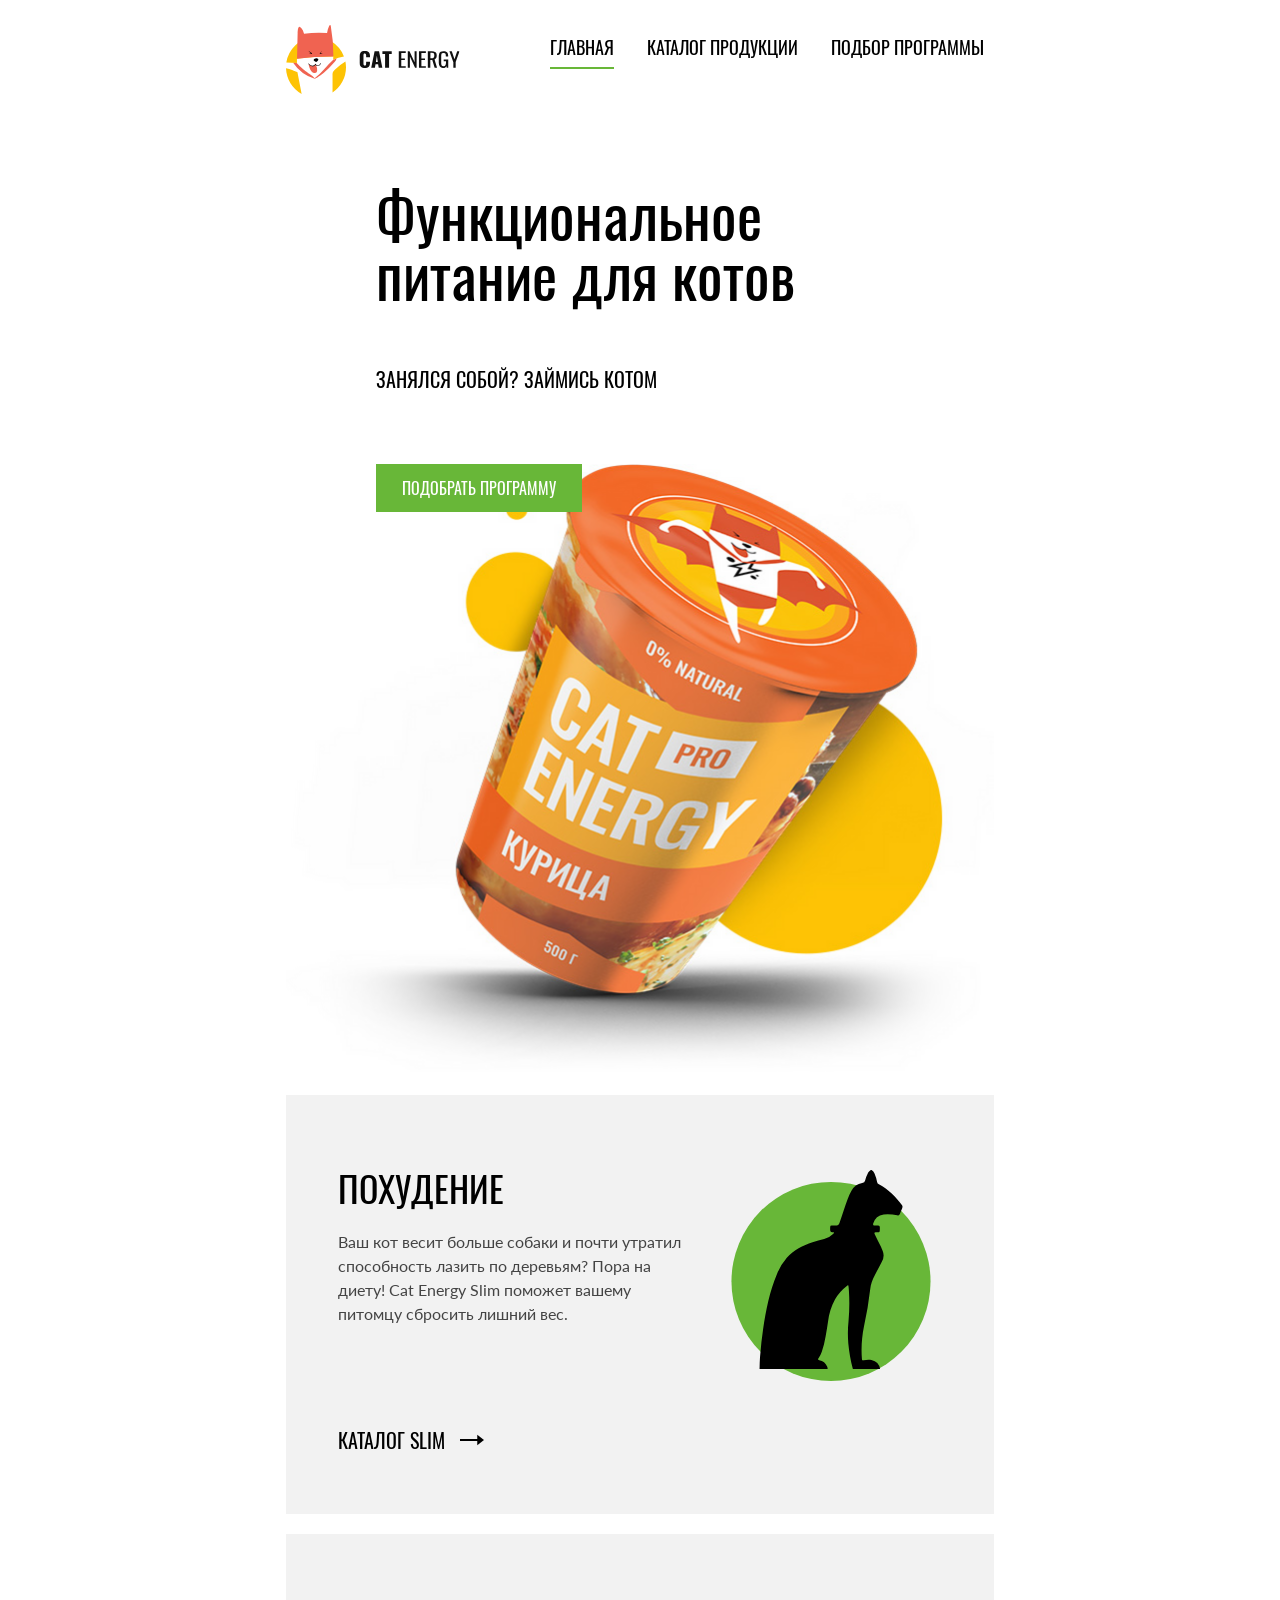
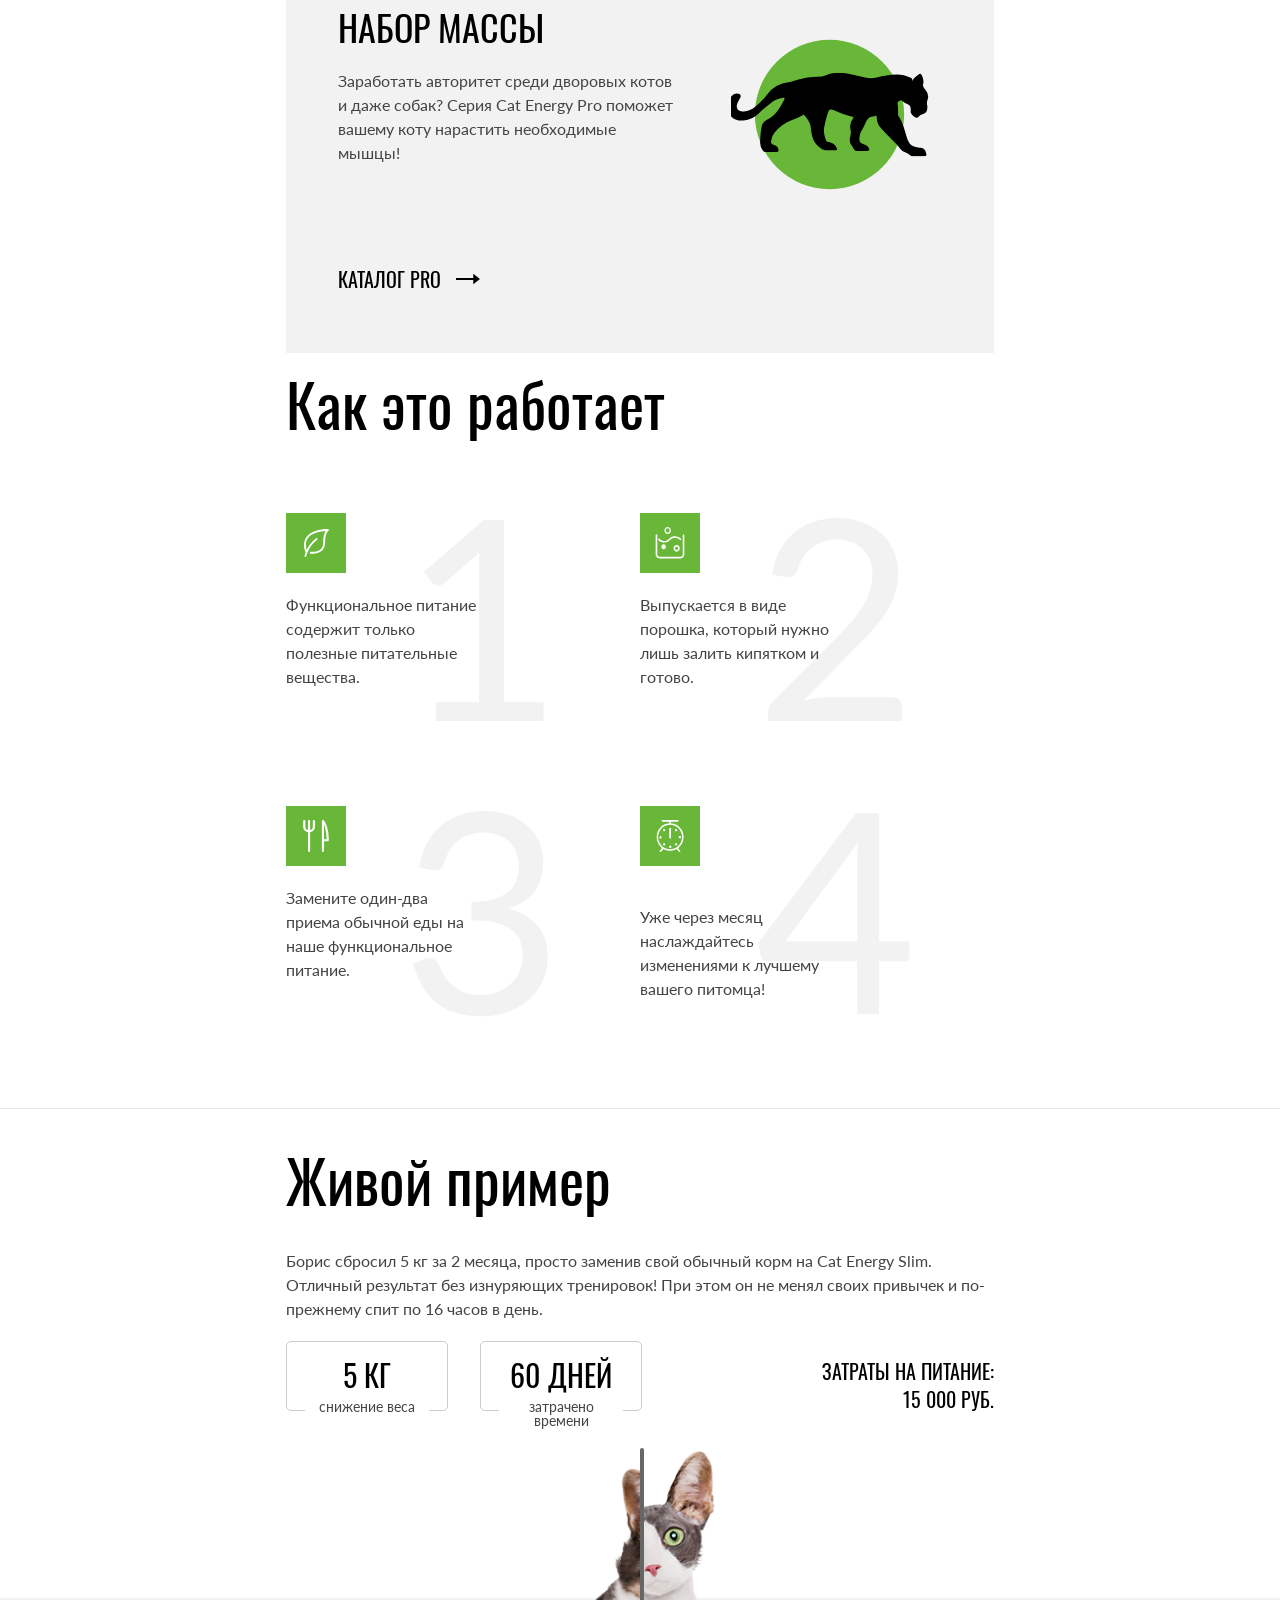
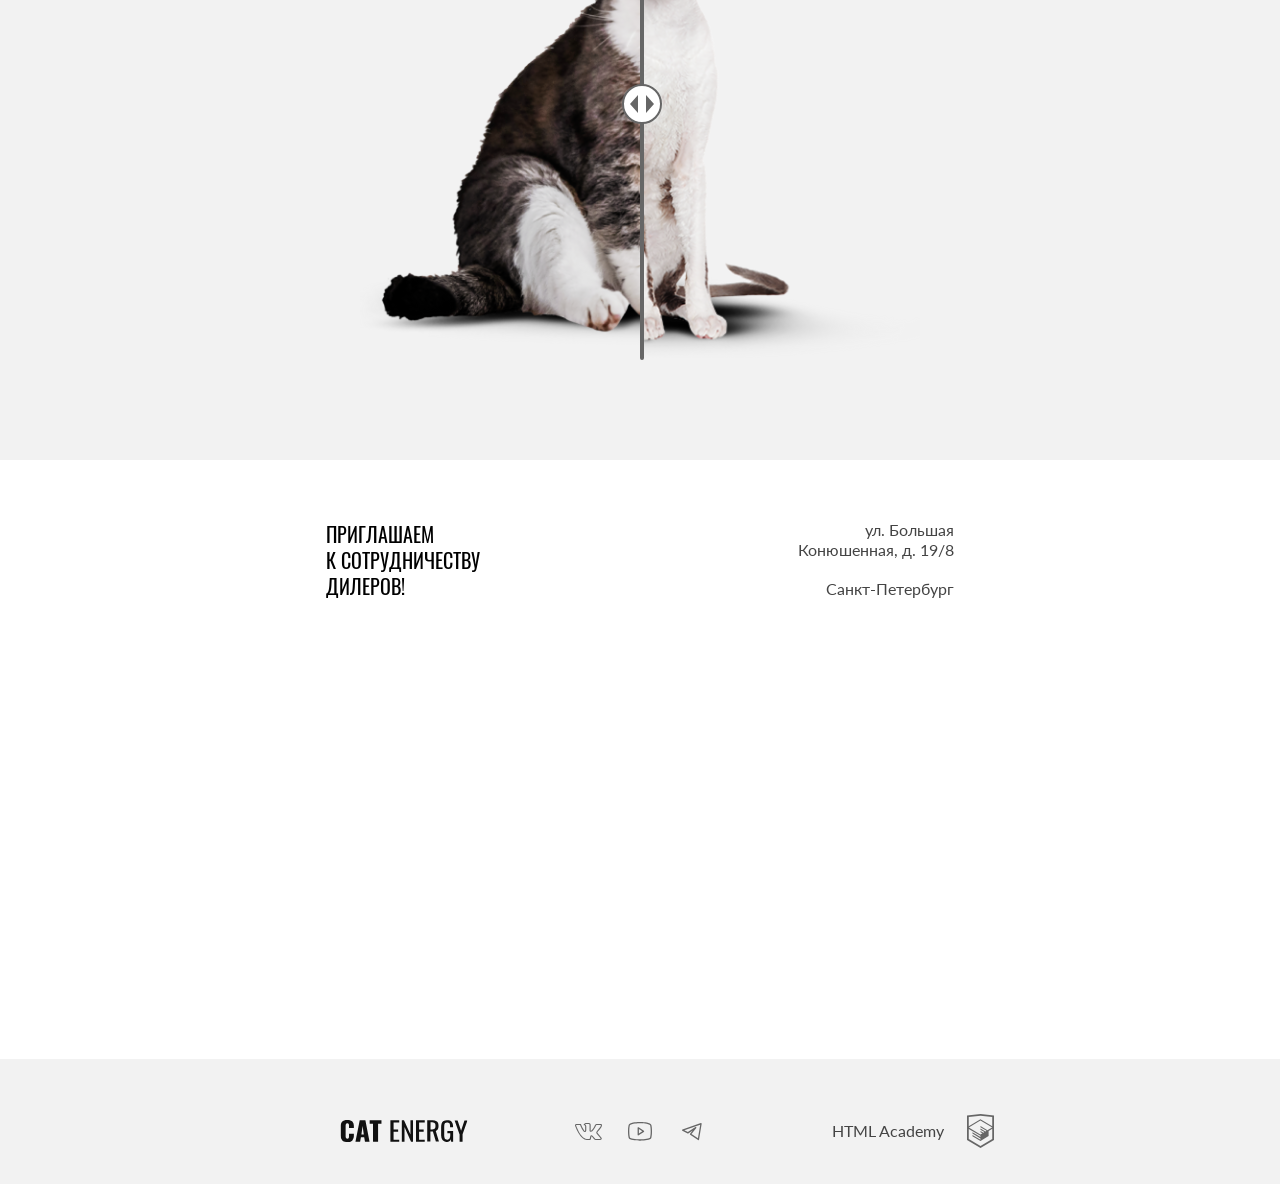
==== commit 3388b5b4: "Deploying to gh-pages from @ KarinaDemchenko02/2558209-cat-energy-32@4039bc1deb40cea25eb3295f5ccd855" ====
--- a/index.html
+++ b/index.html
@@ -1 +1 @@
-<!DOCTYPE html><html class="page" lang="ru"><head><meta charset="UTF-8"><title>Кэт энерджи</title><meta name="viewport" content="width=device-width,initial-scale=1"><link rel="icon" href="favicon.ico"><link rel="icon" href="favicons/favicon.svg" type="image/svg+xml"><link rel="apple-touch-icon" href="favicons/favicon-apple.png"><link rel="manifest" href="manifest.webmanifest"><link rel="stylesheet" href="styles/styles.css"><script src="scripts/index.js" defer="defer"></script></head><body class="page__body"><header class="header"><div class="container"><a class="header__logo logo" href="./index.html"><picture><source type="image/svg+xml" media="(min-width: 1440px)" srcset="images/logo-desktop.svg" width="70" height="59"><source type="image/svg+xml" media="(min-width: 768px)" srcset="images/logo-tablet.svg" width="60" height="50"><img class="logo__image logo__image--icon" src="images/logo-mobile.svg" alt="Логотип" width="33" height="38"></picture><img class="logo__image logo__image--title" src="images/logo-text.svg" alt="Cat Energy" width="101" height="18"></a></div><nav class="nav"><button class="nav__toggle button-burger" type="button"><span class="visually-hidden">Открыть меню</span></button><ul class="nav__list list"><li class="list__item list__item--current"><a class="list__link" href="./index.html">Главная</a></li><li class="list__item"><a class="list__link" href="./catalog.html">Каталог продукции</a></li><li class="list__item"><a class="list__link" href="/">Подбор программы</a></li></ul></nav></header><main class="main-container"><section class="hero"><div class="container"><h1 class="hero__heading">Функциональное питание для котов</h1><p class="hero__text">Занялся собой? Займись котом</p><a class="hero__button button" href="/">Подобрать программу</a><picture><source type="image/png" media="(min-width: 1440px)" srcset="images/hero-desktop@1x.png, images/hero-desktop@2x.png 2x" width="552" height="499"><source type="image/png" media="(min-width: 768px)" srcset="images/hero-tablet@1x.png, images/hero-tablet@2x.png 2x" width="709" height="609"><img class="hero__image" src="images/hero-mobile@1x.png" srcset="images/hero-mobile@2x.png 2x" width="280" height="270" alt="Cat energy с курицей"></picture></div></section><section class="advantages"><div class="container"><ul class="advantages__list"><li class="advantages__item advantages__item--slim"><h3 class="advantages__item-heading">Похудение</h3><p class="advantages__text">Ваш кот весит больше собаки и почти утратил способность лазить по деревьям? Пора на диету! Cat Energy Slim поможет вашему питомцу сбросить лишний вес.</p><a class="advantages__link" href="/">Каталог slim</a></li><li class="advantages__item advantages__item--pro"><h3 class="advantages__item-heading">Набор массы</h3><p class="advantages">Заработать авторитет среди дворовых котов и даже собак? Серия Cat Energy Pro поможет вашему коту нарастить необходимые мышцы!</p><a class="advantages__link" href="/">Каталог pro</a></li></ul></div></section><section class="work"><div class="container"><h2 class="work__heading heading-section">Как это работает</h2><ul class="work__list"><li class="work__item work__item--card-one"><p class="work__text">Функциональное питание содержит только полезные питательные вещества.</p></li><li class="work__item work__item--card-two"><p class="work__text">Выпускается в виде порошка, который нужно лишь залить кипятком и готово.</p></li><li class="work__item work__item--card-three"><p class="work__text">Замените один-два приема обычной еды на наше функциональное питание.</p></li><li class="work__item work__item--card-four"><p class="work__text">Уже через месяц наслаждайтесь изменениями к лучшему вашего питомца!</p></li></ul></div></section><section class="example"><div class="container"><h2 class="example heading-section">Живой пример</h2><p class="example__description">Борис сбросил 5 кг за 2 месяца, просто заменив свой обычный корм на Cat Energy Slim. Отличный результат без изнуряющих тренировок! При этом он не менял своих привычек и по-прежнему спит по 16 часов в день.</p><dl class="example__list"><div class="example__item"><dt class="example__value">5 кг</dt><dd class="example__params">снижение веса</dd></div><div class="example__item"><dt class="example__value">60 дней</dt><dd class="example__params">затрачено времени</dd></div><div class="example__item example__item--total"><dt class="example__value example__value--total">Затраты на питание:</dt><dd class="example__params example__params--total">15 000 руб.</dd></div></dl></div><div class="example__slider"><picture><source type="image/png" media="(min-width: 768px)" srcset="images/cat-before-tablet@1x.png, images/cat-before-tablet@2x.png 2x" width="560" height="512"><img class="example__slider-image example__slider-image--fat-cat" src="images/cat-before-mobile@1x.png" srcset="images/cat-before-mobile@2x.png 2x" width="280" height="256" alt="Толстый кот"></picture><picture><source type="image/png" media="(min-width: 768px)" srcset="images/cat-after-tablet@1x.png, images/cat-after-tablet@2x.png 2x" width="560" height="512"><img class="example__slider-image example__slider-image--thin-cat" src="images/cat-after-mobile@1x.png" srcset="images/cat-after-mobile@2x.png 2x" width="280" height="256" alt="Худой кот"></picture><button class="example__slider-control-button" type="button"><span class="visually-hidden">Переключить</span></button></div></section><section class="contacts"><div class="container"><h3 class="contacts__heading">Приглашаем к сотрудничеству дилеров!</h3><address class="contacts__address">ул. Большая Конюшенная, д. 19/8 Санкт-Петербург</address><div class="contacts-map"><picture><source type="image/jpg" media="(min-width: 1440px)" srcset="images/map-desktop@1x.jpg, images/map-desktop@2x.jpg 2x" width="1440" height="400"><source type="image/jpg" media="(min-width: 768px)" srcset="images/map-tablet@1x.jpg, images/map-tablet@2x.jpg 2x" width="768" height="400"><img class="contacts-map__image" src="images/map-mobile@1x.jpg" srcset="images/map-mobile@2x.jpg 2x" width="320" height="362" alt="Карта с нашим адресом"></picture></div></div></section></main><footer class="footer"><div class="container"><a class="footer__logo logo-title" href="/"><img class="logo-title__image" src="images/logo-text.svg" alt="Cat Energy" width="128" height="24"></a><div class="footer__social-network social-network"><h2 class="visually-hidden">Социальные сети</h2><ul class="social-network__list"><li class="social-network__item"><a class="social-network__link social-network__link--vk" href="/"><span class="visually-hidden">vk</span></a></li><li class="social-network__item"><a class="social-network__link social-network__link--youtube" href="/"><span class="visually-hidden">youtube</span></a></li><li class="social-network__item"><a class="social-network__link social-network__link--telegram" href="/"><span class="visually-hidden">telegram</span></a></li></ul></div></div><div class="copyright"><a class="copyright__link" href="https://htmlacademy.ru/intensive/adaptive"><span class="copyright__name">HTML Academy</span></a></div></footer></body></html>+<!DOCTYPE html><html class="page" lang="ru"><head><meta charset="UTF-8"><title>Кэт энерджи</title><meta name="viewport" content="width=device-width,initial-scale=1"><link rel="icon" href="favicon.ico"><link rel="icon" href="favicons/favicon.svg" type="image/svg+xml"><link rel="apple-touch-icon" href="favicons/favicon-apple.png"><link rel="manifest" href="manifest.webmanifest"><link rel="stylesheet" href="styles/styles.css"><script src="scripts/index.js" defer="defer"></script></head><body class="page__body"><header class="header"><div class="header__container"><div class="header__logo-container"><a class="header__logo logo" href="./index.html"><picture><source type="image/svg+xml" media="(min-width: 1440px)" srcset="images/logo-desktop.svg" width="70" height="59"><source type="image/svg+xml" media="(min-width: 768px)" srcset="images/logo-tablet.svg" width="60" height="50"><img class="logo__image logo__image--icon" src="images/logo-mobile.svg" alt="Логотип" width="33" height="38"></picture><img class="header__logo-title logo__image logo__image--title" src="images/logo-text.svg" alt="Cat Energy" width="101" height="18"> </a><button class="header__toggle button-burger" type="button"><span class="visually-hidden">Открыть меню</span></button></div><nav class="nav"><ul class="nav__list list"><li class="list__item list__item--current"><a class="list__link" href="./index.html">Главная</a></li><li class="list__item"><a class="list__link" href="./catalog.html">Каталог продукции</a></li><li class="list__item"><a class="list__link" href="/">Подбор программы</a></li></ul></nav></div><div class="header__hero hero"><h1 class="hero__heading">Функциональное питание для котов</h1><p class="hero__text">Занялся собой? Займись котом</p></div><picture><source type="image/png" media="(min-width: 1440px)" srcset="images/hero-desktop@1x.png, images/hero-desktop@2x.png 2x" width="552" height="499"><source type="image/png" media="(min-width: 768px)" srcset="images/hero-tablet@1x.png, images/hero-tablet@2x.png 2x" width="709" height="609"><img class="header__hero-image" src="images/hero-mobile@1x.png" srcset="images/hero-mobile@2x.png 2x" width="280" height="270" alt="Cat energy с курицей"></picture><a class="header__hero-button button" href="/">Подобрать программу</a></header><main class="main-container"><section class="advantages"><div class="container"><ul class="advantages__list"><li class="advantages__item advantages__item--slim"><h3 class="advantages__item-heading">Похудение</h3><p class="advantages__text">Ваш кот весит больше собаки и почти утратил способность лазить по деревьям? Пора на диету! Cat Energy Slim поможет вашему питомцу сбросить лишний вес.</p><a class="advantages__link" href="/">Каталог slim</a></li><li class="advantages__item advantages__item--pro"><h3 class="advantages__item-heading">Набор массы</h3><p class="advantages__text">Заработать авторитет среди дворовых котов и даже собак? Серия Cat Energy Pro поможет вашему коту нарастить необходимые мышцы!</p><a class="advantages__link" href="/">Каталог pro</a></li></ul></div></section><section class="work"><div class="container"><h2 class="work__heading heading-section">Как это работает</h2><ol class="work__list"><li class="work__item work__item--card-one"><p class="work__text">Функциональное питание содержит только полезные питательные вещества.</p></li><li class="work__item work__item--card-two"><p class="work__text">Выпускается в виде порошка, который нужно лишь залить кипятком и готово.</p></li><li class="work__item work__item--card-three"><p class="work__text">Замените один-два приема обычной еды на наше функциональное питание.</p></li><li class="work__item work__item--card-four"><p class="work__text">Уже через месяц наслаждайтесь изменениями к лучшему вашего питомца!</p></li></ol></div></section><section class="example"><div class="example__container container"><h2 class="example__heading heading-section">Живой пример</h2><p class="example__description">Борис сбросил 5 кг за 2 месяца, просто заменив свой обычный корм на Cat Energy Slim. Отличный результат без изнуряющих тренировок! При этом он не менял своих привычек и по-прежнему спит по 16 часов в день.</p><dl class="example__list"><div class="example__item"><dt class="example__value">5 кг</dt><dd class="example__params">снижение веса</dd></div><div class="example__item"><dt class="example__value">60 дней</dt><dd class="example__params">затрачено времени</dd></div><div class="example__item example__item--total"><dt class="example__value example__value--total">Затраты на питание:</dt><dd class="example__params example__params--total">15 000 руб.</dd></div></dl><div class="example__slider"><picture><source type="image/png" media="(min-width: 768px)" srcset="images/cat-before-tablet@1x.png, images/cat-before-tablet@2x.png 2x" width="560" height="512"><img class="example__slider-image example__slider-image--fat-cat" src="images/cat-before-mobile@1x.png" srcset="images/cat-before-mobile@2x.png 2x" width="280" height="256" alt="Толстый кот"></picture><picture><source type="image/png" media="(min-width: 768px)" srcset="images/cat-after-tablet@1x.png, images/cat-after-tablet@2x.png 2x" width="560" height="512"><img class="example__slider-image example__slider-image--thin-cat" src="images/cat-after-mobile@1x.png" srcset="images/cat-after-mobile@2x.png 2x" width="280" height="256" alt="Худой кот"></picture><button class="example__slider-control-button" type="button"><span class="visually-hidden">Переключить</span></button></div></div></section><section class="contacts"><div class="contacts__container-address"><h3 class="contacts__heading">Приглашаем<br>к сотрудничеству<br>дилеров!</h3><address class="contacts__address"><span class="contacts__address-street">ул. Большая Конюшенная, д. 19/8</span> Санкт-Петербург</address></div><div class="contacts-map"><script async src="https://api-maps.yandex.ru/services/constructor/1.0/js/?um=constructor%3Aa70b588485700b86dbeb0b23fb0b46061e5efc784e68ea2d456d7e1fca6dc536&amp;width=100%25&amp;height=100%25&amp;lang=ru_RU&amp;scroll=true"></script><noscript><picture><source type="image/jpg" media="(min-width: 1440px)" srcset="images/map-desktop@1x.jpg, images/map-desktop@2x.jpg 2x" width="1440" height="400"><source type="image/jpg" media="(min-width: 768px)" srcset="images/map-tablet@1x.jpg, images/map-tablet@2x.jpg 2x" width="768" height="400"><img class="contacts-map__image" src="images/map-mobile@1x.jpg" srcset="images/map-mobile@2x.jpg 2x" width="320" height="362" alt="Карта с нашим адресом"></picture></noscript></div></section></main><footer class="footer"><div class="footer__container container"><a class="footer__logo logo-title" href="/"><img class="logo-title__image" src="images/logo-text.svg" alt="Cat Energy" width="128" height="24"></a><div class="footer__social-network social-network"><h2 class="visually-hidden">Социальные сети</h2><ul class="social-network__list"><li class="social-network__item"><a class="social-network__link social-network__link--vk" href="/"><span class="visually-hidden">vk</span></a></li><li class="social-network__item"><a class="social-network__link social-network__link--youtube" href="/"><span class="visually-hidden">youtube</span></a></li><li class="social-network__item"><a class="social-network__link social-network__link--telegram" href="/"><span class="visually-hidden">telegram</span></a></li></ul></div><div class="copyright"><a class="copyright__link" href="https://htmlacademy.ru/intensive/adaptive"><span class="copyright__name">HTML Academy</span></a></div></div></footer></body></html>
--- a/styles/styles.css
+++ b/styles/styles.css
@@ -1 +1 @@
-@font-face{font-family:Lato-Regular;font-weight:400;font-style:normal;font-display:swap;src:url(../fonts/lato/Lato-Regular.woff2)format("woff2")}@font-face{font-family:Oswald;font-weight:400;font-style:normal;font-display:swap;src:url(../fonts/oswald/oswaldregular.woff2)format("woff2")}*,:before,:after{box-sizing:border-box}html{height:100%}body{color:#444;font-family:Lato-Regular,Arial,sans-serif}a{text-decoration:none}.nav{font-family:Oswald,Arial,sans-serif}.button-burger{background-color:#0000;background-image:url(../icons/stack.svg#menu-open);border:none;width:24px;height:24px;padding:0}.list{margin:0;padding:0;list-style:none}.list__link{color:#000;text-transform:uppercase;font-family:Oswald,Arial,sans-serif;font-size:20px;font-weight:400;line-height:20px}.hero{color:#fff;background-color:#68b738;font-family:Oswald,Arial,sans-serif;font-weight:400}.hero__heading{font-size:36px;line-height:36px}.hero__text{text-transform:uppercase;font-size:14px;line-height:14px}.button{color:#fff;text-transform:uppercase;background-color:#68b738;border:none;font-family:Oswald,Arial,sans-serif;font-size:16px;font-weight:400;line-height:20px;text-decoration:none}.advantages__item{background-color:#d9d9d9}.advantages__item:before{content:"";background-position:50%;background-repeat:no-repeat;background-size:contain;width:67px;height:50px;display:block}.advantages__item--slim:before{background-image:url(../icons/stack.svg#cat-slim)}.advantages__item--pro:before{background-image:url(../icons/stack.svg#cat-pro)}.advantages__item-heading{color:#000;text-transform:uppercase;font-family:Oswald,Arial,sans-serif;font-size:24px;font-weight:400;line-height:37px}.advantages__text{color:#444;font-family:Oswald,Arial,sans-serif;font-size:14px;font-weight:400;line-height:18px}.advantages__link{color:#000;text-transform:uppercase;align-items:center;font-family:Oswald,Arial,sans-serif;font-size:16px;font-weight:400;line-height:16px;display:flex}.advantages__link:after{content:"";transform-origin:0;background-image:url(../icons/stack.svg#arrow);width:24px;height:12px;margin-left:15px;transition:transform .3s linear}.advantages__link:is(:hover,:active,:focus-visible,:focus):after{transform:scaleX(1.35)}.advantages__list,.work__list{margin:0;padding:0;list-style:none}.work__text{color:#444;font-family:Lato-Regular,Arial,sans-serif;font-size:16px;font-weight:400;line-height:14px}.work__item:before{content:"";background-color:#68b738;background-position:50%;background-repeat:no-repeat;background-size:30px 32px;width:60px;height:60px;display:block}.work__item--card-one:before{background-image:url(../icons/stack.svg#leaf)}.work__item--card-two:before{background-image:url(../icons/stack.svg#water)}.work__item--card-three:before{background-image:url(../icons/stack.svg#eat)}.work__item--card-four:before{background-image:url(../icons/stack.svg#clock)}.heading-section{color:#000;font-family:Oswald,Arial,sans-serif;font-size:36px;font-weight:400;line-height:40px}.example{background-color:#eaeaea}.example__description{color:#444;font-family:Lato-Regular,Arial,sans-serif;font-size:14px;font-weight:400;line-height:18px}.example__value{color:#000;text-transform:uppercase;font-family:Oswald,Arial,sans-serif;font-size:24px;font-weight:400;line-height:24px}.example__params{color:#444;font-family:Lato-Regular,Arial,sans-serif;font-size:12px;font-weight:400;line-height:12px}.example__value--total{color:#000;font-family:Oswald,Arial,sans-serif;font-size:14px;font-weight:400;line-height:20px}.example__params--total{text-transform:uppercase;color:#000;font-family:Oswald,Arial,sans-serif}.example__slider-control-button{background-color:#666;border:none;width:4px;height:512px;padding:0;transition:background-color .3s ease-in-out;display:block;position:relative}.example__slider-control-button:before{content:"";background-color:#fff;border:2px solid #666;border-radius:50%;width:40px;height:40px;transition:border-color .3s ease-in-out;display:block;position:absolute;top:50%;left:50%;transform:translate(-50%,-50%)}.example__slider-control-button:after{content:"";background-color:#666;width:24px;height:18px;transition:background-color .3s ease-in-out;display:block;position:absolute;top:50%;left:50%;transform:translate(-50%,-50%);-webkit-mask-image:url(../icons/stack.svg#controls);mask-image:url(../icons/stack.svg#controls);-webkit-mask-position:50%;mask-position:50%;-webkit-mask-size:contain;mask-size:contain;-webkit-mask-repeat:no-repeat;mask-repeat:no-repeat}.example__slider-control-button:is(:hover,:focus-visible,:focus){background-color:#68b738}.example__slider-control-button:active{opacity:.6}.example__slider-control-button:is(:hover,:focus-visible,:focus):before{border-color:#68b738}.example__slider-control-button:is(:hover,:focus-visible,:focus):after{background-color:#68b738}.contacts{background-color:#f2f2f2}.contacts__heading{color:#000;text-transform:uppercase;font-family:Oswald,Arial,sans-serif;font-size:16px;font-weight:400;line-height:20px}.contacts__address{color:#444;font-family:Lato-Regular,Arial,sans-serif;font-size:14px;font-weight:400;line-height:20px}.footer{background-color:#f2f2f2}.social-network__list{margin:0;padding:0;list-style:none}.social-network__link:before{content:"";background-color:#666;width:28px;height:22px;transition:background-color .3s ease-in-out;display:block;-webkit-mask-position:50%;mask-position:50%;-webkit-mask-size:contain;mask-size:contain;-webkit-mask-repeat:no-repeat;mask-repeat:no-repeat}.social-network__link:is(:hover,:focus-visible,:focus):before{background-color:#68b738}.social-network__link:active{opacity:.6}.social-network__link--vk:before{content:"";-webkit-mask-image:url(../icons/stack.svg#vkontakte);mask-image:url(../icons/stack.svg#vkontakte)}.social-network__link--youtube:before{content:"";-webkit-mask-image:url(../icons/stack.svg#youtube);mask-image:url(../icons/stack.svg#youtube)}.social-network__link--telegram:before{content:"";-webkit-mask-image:url(../icons/stack.svg#telegram);mask-image:url(../icons/stack.svg#telegram)}.visually-hidden{clip:rect(0 0 0 0);border:0;width:1px;height:1px;margin:-1px;padding:0;position:absolute;overflow:hidden}.copyright__name{color:#444;font-family:Lato-Regular,Arial,sans-serif;font-size:16px;font-weight:400;line-height:20px}.copyright__link:before{content:"";background-color:#666;width:27px;height:34px;transition:background-color .3s ease-in-out;display:block;-webkit-mask-image:url(../icons/stack.svg#html-academy);mask-image:url(../icons/stack.svg#html-academy);-webkit-mask-position:50%;mask-position:50%;-webkit-mask-size:contain;mask-size:contain;-webkit-mask-repeat:no-repeat;mask-repeat:no-repeat}.copyright__link:is(:hover,:focus-visible,:focus):before{background-color:#68b738}.copyright__link:active{opacity:.6}.products__list{margin:0;padding:0;list-style:none}.products__heading{color:#000;font-family:Oswald,Arial,sans-serif;font-size:36px;font-weight:400;line-height:36px}.products-card__heading{color:#222;text-transform:uppercase;font-family:Oswald,Arial,sans-serif;font-size:16px;font-weight:400;line-height:29px}.products-card__param{color:#444;font-family:Lato-Regular,Arial,sans-serif;font-size:12px;font-weight:400;line-height:16px}.products-card-more__heading{color:#000;text-transform:uppercase;font-family:Oswald,Arial,sans-serif;font-size:16px;font-weight:400;line-height:20px}.products-card-more__description{color:#444;font-family:Lato-Regular,Arial,sans-serif;font-size:12px;font-weight:400;line-height:16px}.products-card-more__button{color:#444;background-color:#f2f2f2}.products-card-more:before{content:"";background-image:url(../icons/stack.svg#plus);background-position:50%;background-repeat:no-repeat;background-size:contain;width:30px;height:30px;display:block}.additional-offer__list{margin:0;padding:0;list-style:none}.present{background-color:#68b738}.present:before{content:"";background-image:url(../icons/stack.svg#gift);background-position:50%;background-repeat:no-repeat;background-size:contain;width:80px;height:83px;display:block}.present__description{color:#fff;font-family:Lato-Regular,Arial,sans-serif;font-size:16px;font-weight:400;line-height:16px}.catalog-heading{color:#000;font-family:Oswald,Arial,sans-serif;font-size:24px;font-weight:400;line-height:24px}.param{color:#444;font-family:Lato-Regular,Arial,sans-serif;font-size:14px;font-weight:400;line-height:15px}.stocks__description{color:#000;font-family:Oswald,Arial,sans-serif;font-size:16px;font-weight:400;line-height:24px}.form-subscribe__input::placeholder{color:#444;text-transform:uppercase;font-family:Oswald,Arial,sans-serif;font-size:20px;font-weight:400;line-height:30px}+@font-face{font-family:Lato-Regular;font-weight:400;font-style:normal;font-display:swap;src:url(../fonts/lato/Lato-Regular.woff2)format("woff2")}@font-face{font-family:Oswald;font-weight:400;font-style:normal;font-display:swap;src:url(../fonts/oswald/oswaldregular.woff2)format("woff2")}*,:before,:after{box-sizing:border-box}html{height:100%}body{color:#444;margin:0}a{text-decoration:none}img{object-fit:contain;max-width:100%;height:auto}.page__body{flex-direction:column;min-width:280px;min-height:100vh;display:flex}.page__catalog{border-bottom:1px solid #d9d9d9;grid-template-rows:auto;grid-template-columns:auto;margin-bottom:0}.page__catalog:before{display:none}@media (width>=768px){.page__catalog{border-bottom:none;width:708px;margin-left:auto;margin-right:auto}}@media (width>=1440px){.page__catalog{width:1220px}}.page__catalog-contacts{background-color:#f2f2f2}.header{grid-template-rows:auto auto 135px auto;grid-template-columns:1fr 280px 1fr;margin-bottom:20px;display:grid}.header picture{display:contents}.header:before{content:"";z-index:-1;background-color:#68b738d9;background-image:-webkit-linear-gradient(#68b738d9,#68b738d9),-webkit-image-set(url(../images/hero-bg-mobile@1x.webp) 1x type("image/webp"),url(../images/hero-bg-mobile@2x.webp) 2x type("image/webp"),url(../images/hero-bg-mobile@1x.jpg) 1x type("image/jpeg"),url(../images/hero-bg-mobile@2x.jpg) 2x type("image/jpeg")),-webkit-linear-gradient(bottom left,#3f3e43,#525157);background-image:linear-gradient(#68b738d9,#68b738d9),image-set("../images/hero-bg-mobile@1x.webp" 1x type("image/webp"),"../images/hero-bg-mobile@2x.webp" 2x type("image/webp"),"../images/hero-bg-mobile@1x.jpg" 1x type("image/jpeg"),"../images/hero-bg-mobile@2x.jpg" 2x type("image/jpeg")),linear-gradient(to bottom left,#3f3e43,#525157);background-position:bottom;background-repeat:no-repeat;grid-area:2/1/4/-1}@media (width>=768px){.header{grid-template-rows:repeat(3,auto);grid-template-columns:1fr 708px 1fr}.header:before{grid-area:none}}@media (width>=1440px){.header{grid-template-rows:auto auto 1fr;grid-template-columns:1fr 450px 60px 100px 610px 1fr}.header:before{background-color:#68b738d9;background-image:-webkit-linear-gradient(#68b738d9,#68b738d9),-webkit-image-set(url(../images/hero-bg-desktop@1x.webp) 1x type("image/webp"),url(../images/hero-bg-desktop@2x.webp) 2x type("image/webp"),url(../images/hero-bg-desktop@1x.jpg) 1x type("image/jpeg"),url(../images/hero-bg-desktop@2x.jpg) 2x type("image/jpeg")),-webkit-linear-gradient(bottom left,#3f3e43,#525157);background-image:linear-gradient(#68b738d9,#68b738d9),image-set("../images/hero-bg-desktop@1x.webp" 1x type("image/webp"),"../images/hero-bg-desktop@2x.webp" 2x type("image/webp"),"../images/hero-bg-desktop@1x.jpg" 1x type("image/jpeg"),"../images/hero-bg-desktop@2x.jpg" 2x type("image/jpeg")),linear-gradient(to bottom left,#3f3e43,#525157);background-position:100%;grid-area:1/5/-1/-1}}.header__container{flex-direction:column;grid-area:1/1/2/-1;align-items:flex-start;padding:13px 0 0;display:flex;position:relative}@media (width>=768px){.header__container{flex-direction:row;grid-column:2/-2;padding:25px 0}}@media (width>=1440px){.header__container{padding:55px 0 30px}}.header__logo-container{grid-template-columns:1fr auto;align-items:center;width:280px;margin-left:auto;margin-right:auto;padding-bottom:15px;display:grid}@media (width>=768px){.header__logo-container{width:unset;margin:0;padding:0}}.header__logo{align-items:center;width:100%;display:flex}@media (width>=768px){.header__logo{width:unset}}.header__logo-title{margin:0 auto}.header__hero-button{text-align:center;grid-column:2/-2;padding:10px 0}@media (width>=768px){.header__hero-button{grid-row:3/4;place-self:start;margin-left:90px;padding:14px 26px}}@media (width>=1440px){.header__hero-button{grid-column:2/4;margin-left:80px}}.header__hero-image{z-index:-1;grid-area:3/2/5/-2;padding-bottom:3px}@media (width>=1440px){.header__hero-image{grid-area:2/3/-1/-1;padding-bottom:50px}}@media (width>=768px){.header__toggle{display:none}}.container{width:280px;margin-left:auto;margin-right:auto}@media (width>=768px){.container{width:708px}}@media (width>=1440px){.container{width:1220px}}.logo__image--icon{margin-right:13px}.nav{visibility:hidden;opacity:0;flex-shrink:0;width:100%;height:0;transition:opacity .5s}@media (width>=768px){.nav{width:unset;visibility:visible;opacity:1;height:auto;margin-left:auto}}.nav--open{visibility:visible;opacity:1;background-color:#fff;height:auto;font-family:Oswald,Arial,sans-serif;transition:opacity .5s;position:absolute;top:65px;left:0;right:0}@media (width>=768px){.nav--open{position:unset;background-color:#0000}.nav__list{flex-wrap:wrap;align-items:center;display:flex}}.button-burger{background-color:#0000;background-image:url(../icons/stack.svg#menu-open);border:none;width:24px;height:24px;padding:0}.button-burger--close{background-image:url(../icons/stack.svg#menu-close)}.list{margin:0;padding:0;list-style:none}.list__link{color:#000;text-align:center;text-transform:uppercase;font-family:Oswald,Arial,sans-serif;font-size:18px;font-weight:400;line-height:20px;display:block}@media (width>=768px){.list__link{font-size:18px;line-height:24px}}@media (width>=1440px){.list__link{color:#fff;font-size:20px;line-height:30px}.list__link-catalog{color:#111}}.list__item{border-top:1px solid #e6e6e6;padding:23px;position:relative}.list__item:not(:last-child){margin-right:13px}@media (width>=768px){.list__item{border-top:none;padding:10px}.list__item--current:after{content:"";background-color:#68b738;width:auto;height:2px;display:block;position:absolute;bottom:0;left:10px;right:10px}}@media (width>=1440px){.list__item--current:after{background-color:#fff}.list__item--current-catalog:after{background-color:#68b738}}.hero{text-align:center;color:#fff;grid-area:2/2/3/3;padding:25px 0;font-family:Oswald,Arial,sans-serif;font-weight:400}@media (width>=768px){.hero{text-align:left;color:#000;margin-bottom:0;margin-left:90px}.hero:before{display:none}}@media (width>=1440px){.hero{grid-column:2/4;margin-left:80px}}.hero__heading{text-align:center;margin:0 0 25px;font-size:36px;font-weight:400;line-height:36px}@media (width>=768px){.hero__heading{text-align:left;max-width:570px;padding:40px 0;font-size:60px;line-height:60px}}@media (width>=1440px){.hero__heading{padding:80px 0 40px}}.hero__text{text-transform:uppercase;margin:0;font-size:14px;line-height:14px}@media (width>=768px){.hero__text{margin-bottom:50px;font-size:20px;line-height:20px}}.button{color:#fff;text-transform:uppercase;background-color:#68b738;border:none;font-family:Oswald,Arial,sans-serif;font-size:16px;font-weight:400;line-height:20px;text-decoration:none}.advantages{margin-bottom:20px}.advantages__item{background-color:#f2f2f2;grid-template-columns:70px 1fr;gap:22px 0;padding:20px 18px;display:grid}.advantages__item:before{content:"";background-position:50%;background-repeat:no-repeat;background-size:contain;width:67px;height:50px;display:block}.advantages__item:not(:last-child){margin-bottom:20px}@media (width>=768px){.advantages__item{grid-template-rows:repeat(3,auto);grid-template-columns:1fr 240px;gap:24px 10px;padding:75px 63px 59px 52px}.advantages__item:before{grid-area:1/2/-1/3;justify-self:end;width:200px;height:211px}}@media (width>=1440px){.advantages__item{grid-template-columns:152px 1fr;gap:10px;max-width:570px;min-height:374px;padding:47px 52px 55px}.advantages__item:not(:last-child){margin-bottom:0}.advantages__item:before{grid-area:auto;justify-self:flex-start;width:100px;height:106px}}.advantages__item--slim:before{background-image:url(../icons/stack.svg#cat-slim)}.advantages__item--pro:before{background-image:url(../icons/stack.svg#cat-pro);margin-left:-8px}.advantages__item-heading{color:#000;text-transform:uppercase;align-self:center;margin:0;font-family:Oswald,Arial,sans-serif;font-size:24px;font-weight:400;line-height:37px}@media (width>=768px){.advantages__item-heading{font-size:36px;line-height:36px}}.advantages__text{color:#444;grid-column:1/-1;margin:0;font-family:Lato-Regular,Arial,sans-serif;font-size:14px;font-weight:400;line-height:18px}@media (width>=768px){.advantages__text{grid-area:unset;font-size:16px;line-height:24px}}@media (width>=1440px){.advantages__text{grid-area:2/1/2/3}}.advantages__link{color:#000;text-transform:uppercase;border-top:1px solid #d9d9d9;grid-column:1/-1;align-items:center;padding-top:20px;font-family:Oswald,Arial,sans-serif;font-size:16px;font-weight:400;line-height:16px;display:flex}.advantages__link:after{content:"";transform-origin:0;background-image:url(../icons/stack.svg#arrow);width:24px;height:12px;margin-left:15px;transition:transform .3s linear}.advantages__link:is(:hover,:active,:focus-visible,:focus):after{transform:scaleX(1.35)}@media (width>=768px){.advantages__link{border-top:none;font-size:20px;line-height:30px}}.advantages__list{flex-direction:column;margin:0;padding:0;list-style:none;display:flex}@media (width>=1440px){.advantages__list{flex-direction:row;gap:80px}}.work{margin-bottom:49px}@media (width>=1440px){.work{margin-bottom:0}}.work__heading{margin:0 0 40px}.work__list{flex-direction:column;margin:0;padding:0;list-style:none;display:flex}@media (width>=768px){.work__list{flex-flow:wrap}}@media (width>=1440px){.work__list{gap:37px 80px}}.work__text{color:#444;width:71%;margin:0;font-family:Lato-Regular,Arial,sans-serif;font-size:14px;font-weight:400;line-height:18px}@media (width>=768px){.work__text{font-size:16px;line-height:24px}}@media (width>=1440px){.work__text{width:100%}}.work__item{counter-increment:marker 1;flex-wrap:wrap;gap:20px;display:flex}.work__item:before{content:"";background-color:#68b738;background-position:50%;background-repeat:no-repeat;background-size:30px 32px;width:60px;height:60px;display:block}.work__item:not(:last-child){margin-bottom:20px}@media (width>=768px){.work__item{width:50%;padding:40px 80px 40px 0;position:relative}.work__item:after{color:#f2f2f2;content:counter(marker);z-index:-1;font-family:Lato-Regular,Arial,sans-serif;font-size:280px;font-weight:400;line-height:280px;position:absolute;top:0;bottom:0;left:115px}.work__item:not(:last-child){margin-bottom:0}.work__item:nth-child(-n+3){margin-bottom:37px}}@media (width>=1440px){.work__item{width:245px}}.work__item--card-one:before{background-image:url(../icons/stack.svg#leaf)}.work__item--card-two:before{background-image:url(../icons/stack.svg#water)}.work__item--card-three:before{background-image:url(../icons/stack.svg#eat)}.work__item--card-four:before{background-image:url(../icons/stack.svg#clock)}.heading-section{color:#000;font-family:Oswald,Arial,sans-serif;font-size:36px;font-weight:400;line-height:40px}@media (width>=768px){.heading-section{font-size:60px;line-height:60px}}.example{background-color:#eaeaea}@media (width>=768px){.example{background-color:#0000;border-top:1px solid #e6e6e6}}@media (width>=1440px){.example{border-top:none}}.example__container{grid-template-columns:1fr 280px 1fr;padding:25px 0 40px;display:grid}@media (width>=768px){.example__container{background:linear-gradient(0deg,#f2f2f2 462px,#fff 462px);grid-template-columns:1fr 708px 1fr;width:100%;padding:40px 0 100px}}@media (width>=1440px){.example__container{grid-template-rows:repeat(3,auto);grid-template-columns:1fr 433px 787px 1fr;margin-bottom:0;padding:0}}.example__heading{grid-area:1/2/2/3;margin:0 0 40px}@media (width>=1440px){.example__heading{margin:0 0 48px;padding-top:48px;padding-bottom:76px}}.example__list{flex-wrap:wrap;grid-column:2/3;justify-content:center;gap:15px 32px;margin:0;padding-bottom:20px;display:flex}@media (width>=768px){.example__list{justify-content:start}}.example__item{flex-direction:column;flex-basis:124px;display:flex}@media (width>=768px){.example__item{flex-basis:162px}}.example__description{color:#444;grid-column:2/3;width:100%;margin:0 0 20px;font-family:Lato-Regular,Arial,sans-serif;font-size:14px;font-weight:400;line-height:18px}@media (width>=768px){.example__description{font-size:16px;line-height:24px}}@media (width>=1440px){.example__description{margin:0;padding-top:70px;padding-bottom:70px}}.example__value{color:#000;text-transform:uppercase;text-align:center;border:1px solid #cdcdcd;border-radius:5px;padding:11px 14px 14px;font-family:Oswald,Arial,sans-serif;font-size:24px;font-weight:400;line-height:24px}@media (width>=768px){.example__value{padding:14px 14px 17px;font-size:30px;line-height:37px}}.example__params{color:#444;text-align:center;background-color:#eaeaea;margin:-.8em 19px 0;padding:0 10px;font-family:Lato-Regular,Arial,sans-serif;font-size:12px;font-weight:400;line-height:12px;display:block}@media (width>=768px){.example__params{background-color:#fff;font-size:14px;line-height:14px}}@media (width>=1440px){.example__params{background:linear-gradient(0deg,#f2f2f2 462px,#fff 462px)}}.example__item--total{flex-flow:row;flex-basis:auto;justify-content:center;gap:.5em;width:100%;display:flex}@media (width>=768px){.example__item--total{text-align:right;flex-direction:column;flex-basis:290px;width:auto;margin-left:auto}}@media (width>=1440px){.example__item--total{flex-direction:row;flex-basis:357px;justify-content:space-between;margin-left:0}}.example__value--total{color:#000;border:none;padding:0;font-family:Oswald,Arial,sans-serif;font-size:14px;font-weight:400;line-height:20px}@media (width>=768px){.example__value--total{text-align:end;font-size:20px;line-height:20px}}.example__params--total{color:#000;text-transform:uppercase;margin:0;padding:0;font-family:Oswald,Arial,sans-serif;font-size:14px;font-weight:400;line-height:20px}@media (width>=768px){.example__params--total{text-align:end;font-size:20px;line-height:20px}}.example__slider-control-button{background-color:#666;border:none;border-radius:2px;width:4px;height:100%;padding:0;transition:background-color .3s ease-in-out;display:block;position:absolute;left:50%}.example__slider-control-button:before{content:"";background-color:#fff;border:2px solid #666;border-radius:50%;width:40px;height:40px;transition:border-color .3s ease-in-out;display:block;position:absolute;top:50%;left:50%;transform:translate(-50%,-50%)}.example__slider-control-button:after{content:"";background-color:#666;width:24px;height:18px;transition:background-color .3s ease-in-out;display:block;position:absolute;top:50%;left:50%;transform:translate(-50%,-50%);-webkit-mask-image:url(../icons/stack.svg#controls);mask-image:url(../icons/stack.svg#controls);-webkit-mask-position:50%;mask-position:50%;-webkit-mask-size:contain;mask-size:contain;-webkit-mask-repeat:no-repeat;mask-repeat:no-repeat}.example__slider-control-button:is(:hover,:focus-visible,:focus){background-color:#68b738}.example__slider-control-button:active{opacity:.6}.example__slider-control-button:is(:hover,:focus-visible,:focus):before{border-color:#68b738}.example__slider-control-button:is(:hover,:focus-visible,:focus):after{background-color:#68b738}.example__slider{grid-column:2/3;justify-self:center;justify-items:center;width:280px;height:256px;display:flex;position:relative}@media (width>=768px){.example__slider{width:560px;height:512px}}@media (width>=1440px){.example__slider{grid-area:1/3/-1/4;justify-self:right;margin-top:50px}}.example__slider-image{object-fit:cover;height:100%;display:block;overflow:hidden}.example__slider-image--fat-cat{object-position:left;width:100%}.example__slider-image--thin-cat{object-position:right;width:100%}@media (width>=1440px){.contacts{grid-template-rows:95px auto 100px;grid-template-columns:1fr 1220px 1fr;display:grid}}.contacts__container-address{justify-content:space-between;align-items:center;width:280px;margin:0 auto;padding:26px 0;display:flex}@media (width>=768px){.contacts__container-address{width:708px;padding:60px 40px}}@media (width>=1440px){.contacts__container-address{margin-inline:unset;z-index:1;background-color:#fff;grid-area:2/2/3/3;grid-template-columns:1fr 160px;width:565px;padding:60px 80px;display:grid}}.contacts__heading{color:#000;text-transform:uppercase;width:50%;margin:0;font-family:Oswald,Arial,sans-serif;font-size:16px;font-weight:400;line-height:20px}@media (width>=768px){.contacts__heading{font-size:20px;line-height:26px}}@media (width>=1440px){.contacts__heading{width:100%}}.contacts__address{color:#444;width:50%;font-family:Lato-Regular,Arial,sans-serif;font-size:14px;font-style:normal;font-weight:400;line-height:20px}@media (width>=768px){.contacts__address{text-align:right;width:30%;font-size:16px;line-height:20px}}@media (width>=1440px){.contacts__address{text-align:start;width:100%}}@media (width>=768px){.contacts__address-street{margin-bottom:19px;display:inline-block}}.contacts-map{height:362px;margin-left:-20px}@media (width>=768px){.contacts-map{height:400px}}@media (width>=1440px){.contacts-map{grid-area:1/1/-1/-1;height:100%}}.footer{background-color:#f2f2f2}.footer__container{flex-direction:column;justify-content:center;align-items:center;padding:16px 0 0;display:flex}@media (width>=768px){.footer__container{flex-direction:row;padding:35px 0}}.footer__logo{border-bottom:1px solid #d9d9d9;justify-content:center;width:100%;padding:20px 0;display:flex}@media (width>=768px){.footer__logo{border-bottom:unset}}.footer__social-network{border-bottom:1px solid #d9d9d9;width:100%;padding:20px 0}@media (width>=768px){.footer__social-network{border-bottom:unset}}.social-network__list{flex-wrap:wrap;justify-content:center;margin:0;padding:0;list-style:none;display:flex}.social-network__item:not(:last-child){margin-right:24px}.social-network__link:before{content:"";background-color:#666;width:28px;height:22px;transition:background-color .3s ease-in-out;display:block;-webkit-mask-position:50%;mask-position:50%;-webkit-mask-size:contain;mask-size:contain;-webkit-mask-repeat:no-repeat;mask-repeat:no-repeat}.social-network__link:is(:hover,:focus-visible,:focus):before{background-color:#68b738}.social-network__link:active{opacity:.6}.social-network__link--vk:before{content:"";-webkit-mask-image:url(../icons/stack.svg#vkontakte);mask-image:url(../icons/stack.svg#vkontakte)}.social-network__link--youtube:before{content:"";-webkit-mask-image:url(../icons/stack.svg#youtube);mask-image:url(../icons/stack.svg#youtube)}.social-network__link--telegram:before{content:"";-webkit-mask-image:url(../icons/stack.svg#telegram);mask-image:url(../icons/stack.svg#telegram)}.visually-hidden{clip:rect(0 0 0 0);border:0;width:1px;height:1px;margin:-1px;padding:0;position:absolute;overflow:hidden}.copyright{width:100%;padding:20px 0}.copyright__name{color:#444;font-family:Lato-Regular,Arial,sans-serif;font-size:16px;font-weight:400;line-height:20px}@media (width>=768px){.copyright__name{margin-right:23px}}.copyright__link{justify-content:space-between;display:flex}.copyright__link:after{content:"";background-color:#666;width:27px;height:34px;transition:background-color .3s ease-in-out;display:block;-webkit-mask-image:url(../icons/stack.svg#html-academy);mask-image:url(../icons/stack.svg#html-academy);-webkit-mask-position:50%;mask-position:50%;-webkit-mask-size:contain;mask-size:contain;-webkit-mask-repeat:no-repeat;mask-repeat:no-repeat}.copyright__link:is(:hover,:focus-visible,:focus):before{background-color:#68b738}.copyright__link:active{opacity:.6}@media (width>=768px){.copyright__link{justify-content:end;align-items:center}}.products__list{flex-wrap:wrap;margin:0;padding:0;list-style:none;display:flex}@media (width>=768px){.products__list{gap:60px;max-width:708px;margin-inline:auto}}@media (width>=1440px){.products__list{gap:65px 80px;max-width:1220px}}.products__heading{color:#000;margin:27px 0 41px;margin-left:auto;margin-right:auto;font-family:Oswald,Arial,sans-serif;font-size:36px;font-weight:400;line-height:36px}@media (width>=768px){.products__heading{font-size:60px;line-height:60px}}.products-card{border-top:1px solid #ebebeb;justify-content:center;width:100%;display:flex}.products-card:last-of-type{border-bottom:1px solid #eaeaea}@media (width>=768px){.products-card{width:unset;border-top:none}}@media (width>=1440px){.products-card:last-of-type{border-bottom:none}}.products-card__container{grid-template-rows:repeat(3,auto);grid-template-columns:140px 140px;padding:20px 0 25px;display:grid}@media (width>=768px){.products-card__container{background:linear-gradient(#0000 81px,#f2f2f2 81px);grid-template-rows:minmax(100px,auto) 1fr auto;grid-template-columns:1fr;gap:16px;width:324px;padding:0 37px 40px}}@media (width>=1440px){.products-card__container{grid-template-rows:minmax(100px,auto) auto 1fr auto;gap:7px;width:245px}}.products-card__heading{color:#222;text-transform:uppercase;width:90px;margin:0;font-family:Oswald,Arial,sans-serif;font-size:16px;font-weight:400;line-height:20px}@media (width>=768px){.products-card__heading{text-align:center;justify-self:center;width:150px;font-size:20px;line-height:24px}}.products-card__param{color:#444;font-family:Lato-Regular,Arial,sans-serif;font-size:12px;font-weight:400;line-height:16px}@media (width>=768px){.products-card__param{font-size:16px;line-height:20px}}.products-card__link{grid-row:1/-2;place-self:center}.products-card__param-container{justify-content:space-between;display:flex}@media (width>=768px){.products-card__param-container{border-bottom:1px solid #cdcdcd;padding:5px 0}}.products-card__button{text-align:center;grid-area:-2/1/-1/-1;margin-top:20px;padding:10px 0}@media (width>=768px){.products-card__button{grid-area:unset}}@media (width>=1440px){.products-card__button--additional{width:30%;margin-top:0}}@media (width>=768px){.products-card-more{padding-top:81px}}.products-card-more__container{flex-direction:column;display:flex}.products-card-more__container:before{content:"";background-image:url(../icons/stack.svg#plus);background-position:50%;background-repeat:no-repeat;background-size:contain;place-self:center;width:30px;height:30px;margin-bottom:24px;display:block}@media (width>=768px){.products-card-more__container{background:0 0;border:2px solid #f2f2f2;justify-content:center;padding-top:50px}.products-card-more__container:before{width:60px;height:60px}}.products-card-more__heading{color:#000;text-transform:uppercase;margin:0 0 14px;font-family:Oswald,Arial,sans-serif;font-size:16px;font-weight:400;line-height:20px}@media (width>=768px){.products-card-more__heading{text-align:center;padding-inline:35px;font-size:20px;line-height:24px}}.products-card-more__description{color:#444;margin:0 0 20px;font-family:Lato-Regular,Arial,sans-serif;font-size:12px;font-weight:400;line-height:16px}@media (width>=768px){.products-card-more__description{text-align:center;padding-inline:35px;font-size:16px;line-height:18px}}.products-card-more__button{color:#444;background-color:#f2f2f2;padding:10px 0}@media (width>=768px){.products-card-more__button{margin-top:auto}}.additional-offer__container{grid-template-rows:auto;grid-template-columns:1fr 280px 1fr;align-items:center;margin-top:14px;margin-bottom:35px;display:grid}.additional-offer__container:after{content:"";z-index:-1;border:1px solid #68b738;grid-area:1/2/auto/-1;margin-bottom:4px}@media (width>=768px){.additional-offer__container{grid-template-columns:1fr 708px 1fr;margin-top:35px;margin-bottom:80px}.additional-offer__container:after{grid-area:1/1/auto/-1}}@media (width>=1440px){.additional-offer__container{grid-template-columns:1fr 1220px 1fr}.additional-offer__content-container{display:flex}}.additional-offer__heading{background-color:#fff;grid-area:1/2/auto/3;margin:0 auto 0 0;padding-right:40px}@media (width>=768px){.additional-offer__heading{padding-left:40px}}@media (width>=1440px){.additional-offer__heading{margin-left:-40px}}.additional-offer__list{margin:0;padding:0;list-style:none}@media (width>=768px){.additional-offer__list{margin-bottom:70px}}@media (width>=1440px){.additional-offer__list{width:896px;margin-bottom:0;margin-right:81px}}.additional-offer__item{border-top:1px solid #cdcdcd;flex-direction:column;padding:14px 0 15px}@media (width>=768px){.additional-offer__item{border:1px solid #cdcdcd;border-bottom:none;padding:27px 38px}}@media (width>=1440px){.additional-offer__item{border:none;border-top:1px solid #cdcdcd;flex-direction:row;justify-content:space-between;align-items:center;padding:15px 0}}.additional-offer__heading-card{width:100%;margin-bottom:13px}@media (width>=768px){.additional-offer__heading-card{text-align:start}}@media (width>=1440px){.additional-offer__heading-card{margin-bottom:0}}@media (width>=768px){.additional-offer__param-container{align-items:center;display:flex}}@media (width>=1440px){.additional-offer__param-container{width:100%;margin-right:40px}}.present{background-color:#68b738d9;background-image:-webkit-linear-gradient(#68b738d9,#68b738d9),-webkit-image-set(url(../images/present-bg-mobile@1x.webp) 1x type("image/webp"),url(../images/present-bg-mobile@2x.webp) 2x type("image/webp"),url(../images/present-bg-mobile@1x.jpg) 1x type("image/jpeg"),url(../images/present-bg-mobile@2x.jpg) 2x type("image/jpeg"));background-image:linear-gradient(#68b738d9,#68b738d9),image-set("../images/present-bg-mobile@1x.webp" 1x type("image/webp"),"../images/present-bg-mobile@2x.webp" 2x type("image/webp"),"../images/present-bg-mobile@1x.jpg" 1x type("image/jpeg"),"../images/present-bg-mobile@2x.jpg" 2x type("image/jpeg"));background-position:50%;background-repeat:no-repeat;background-size:cover;flex-direction:column;justify-content:space-between;width:100%;min-height:290px;padding:42px;display:flex}.present:before{content:"";background-image:url(../icons/stack.svg#gift);background-position:50%;background-repeat:no-repeat;background-size:contain;width:100%;height:83px;display:block}@media (width>=768px){.present{flex-direction:row;align-items:center;min-height:200px;padding:56px 125px 56px 78px}.present:before{width:23%}}@media (width>=1440px){.present{flex-direction:column;width:245px;padding:42px}.present:before{width:80px}}.present__description{color:#fff;text-align:center;margin:0;font-family:Lato-Regular,Arial,sans-serif;font-size:16px;font-weight:400;line-height:20px}@media (width>=768px){.present__description{text-align:left}}@media (width>=1440px){.present__description{text-align:center;width:161px}}.catalog-heading{color:#000;font-family:Oswald,Arial,sans-serif;font-size:24px;font-weight:400;line-height:24px}@media (width>=768px){.catalog-heading{font-size:32px;line-height:32px}}@media (width>=1440px){.catalog-heading{font-size:40px;line-height:40px}}.param{color:#444;justify-content:space-between;margin:0;font-family:Lato-Regular,Arial,sans-serif;font-size:14px;font-weight:400;line-height:15px;display:flex}@media (width>=768px){.param{width:51%;font-size:16px;line-height:20px}}.stocks{padding:10px 0 30px}@media (width>=768px){.stocks{padding:25px 0 70px}}.stocks__description{color:#000;text-align:center;margin:0 0 24px;font-family:Oswald,Arial,sans-serif;font-size:16px;font-weight:400;line-height:24px}@media (width>=768px){.stocks__description{padding-inline:40px;font-size:24px;line-height:32px}}.stocks__container-heading{grid-template-rows:auto;grid-template-columns:1fr 280px 1fr;align-items:center;margin-top:14px;margin-bottom:10px;display:grid}.stocks__container-heading:after{content:"";z-index:-1;border:1px solid #68b738;grid-area:1/2/auto/-1;margin-bottom:4px}@media (width>=768px){.stocks__container-heading{grid-template-columns:1fr 708px 1fr;margin-bottom:40px}.stocks__container-heading:after{grid-area:1/1/auto/-1}}@media (width>=1440px){.stocks__container-heading{grid-template-columns:1fr 1220px 1fr;margin-bottom:50px}}.stocks__heading{background-color:#fff;grid-area:1/2/auto/3;margin:0 auto 0 0;padding-right:40px}@media (width>=768px){.stocks__heading{padding-left:40px}}@media (width>=1440px){.stocks__heading{margin-left:-40px}}.form-subscribe{width:100%}@media (width>=768px){.form-subscribe{display:flex}}.form-subscribe__input{border:1px solid #cdcdcd;width:100%;margin-bottom:16px;padding:13px}@media (width>=768px){.form-subscribe__input{margin-bottom:0}}.form-subscribe__input::placeholder{color:#444;text-transform:uppercase;font-family:Oswald,Arial,sans-serif;font-size:20px;font-weight:400;line-height:30px}.form-subscribe__button{text-align:center;width:100%;padding:15px 0}
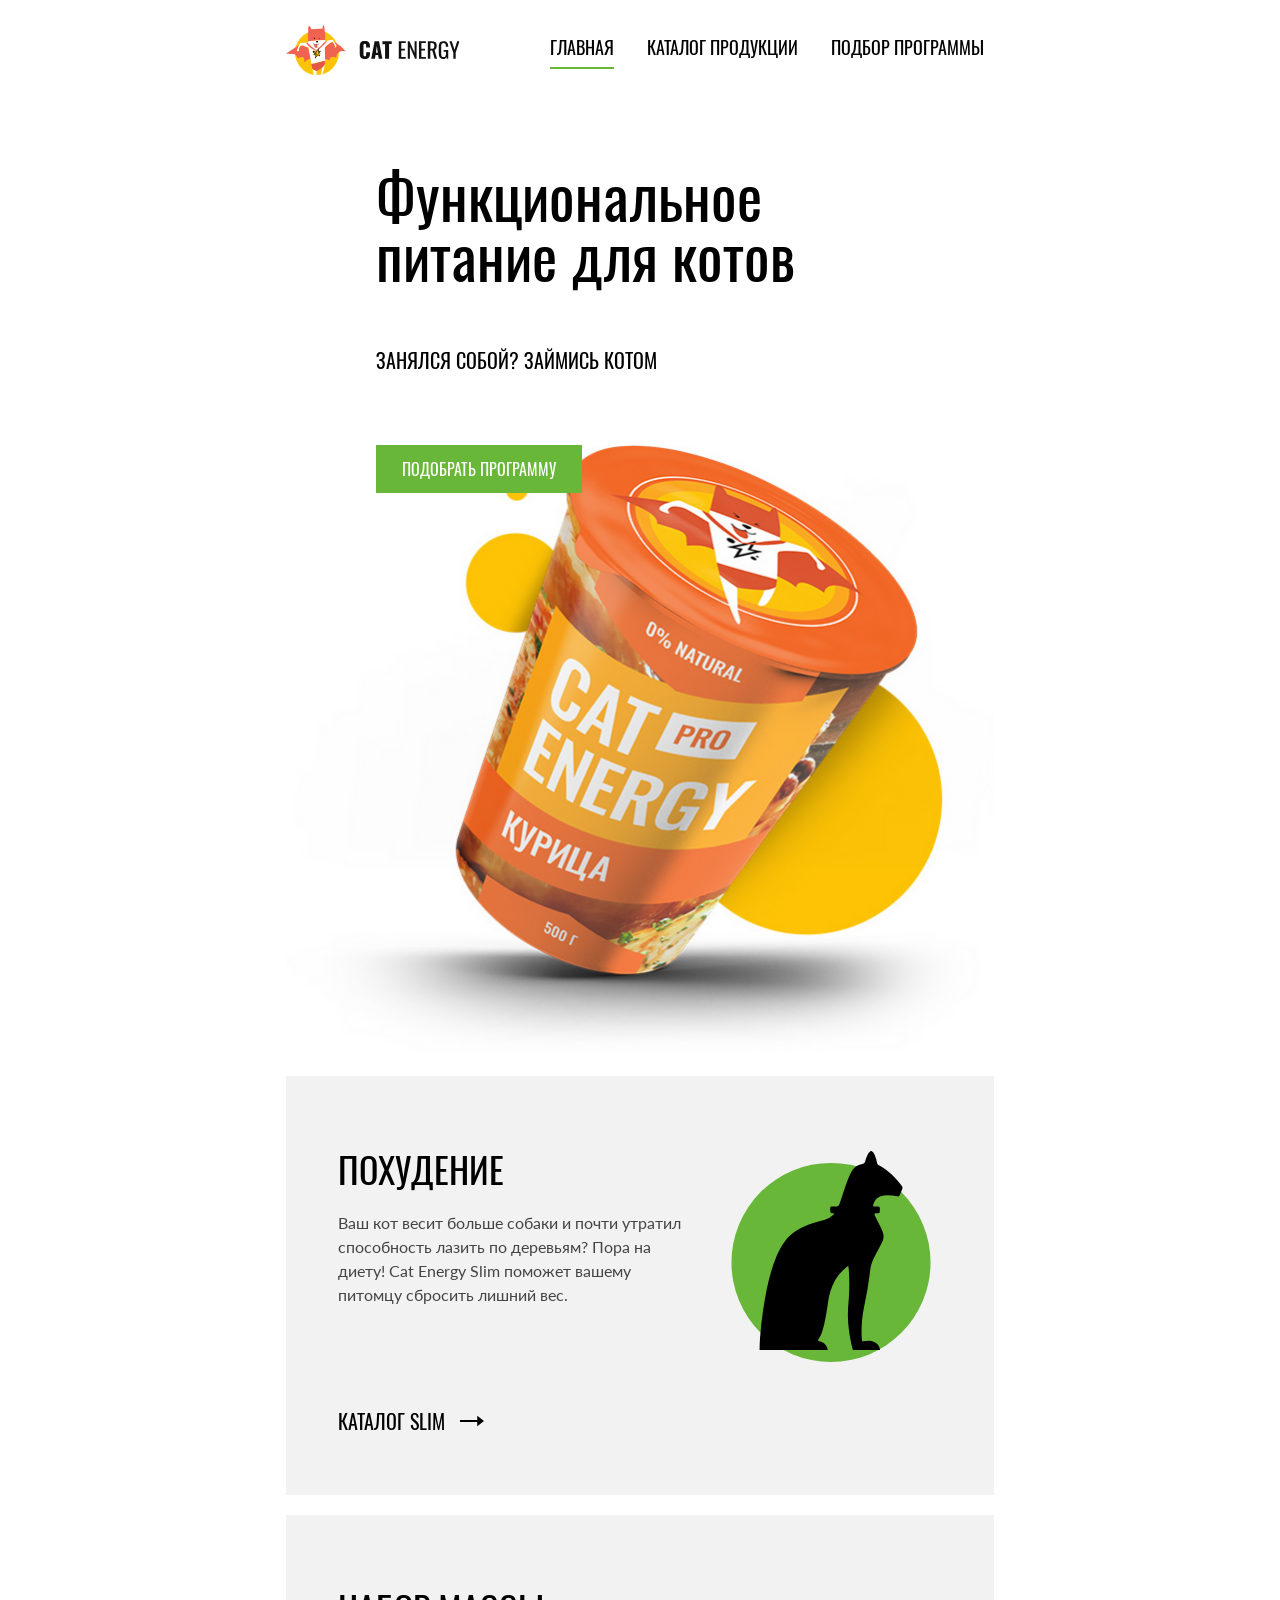
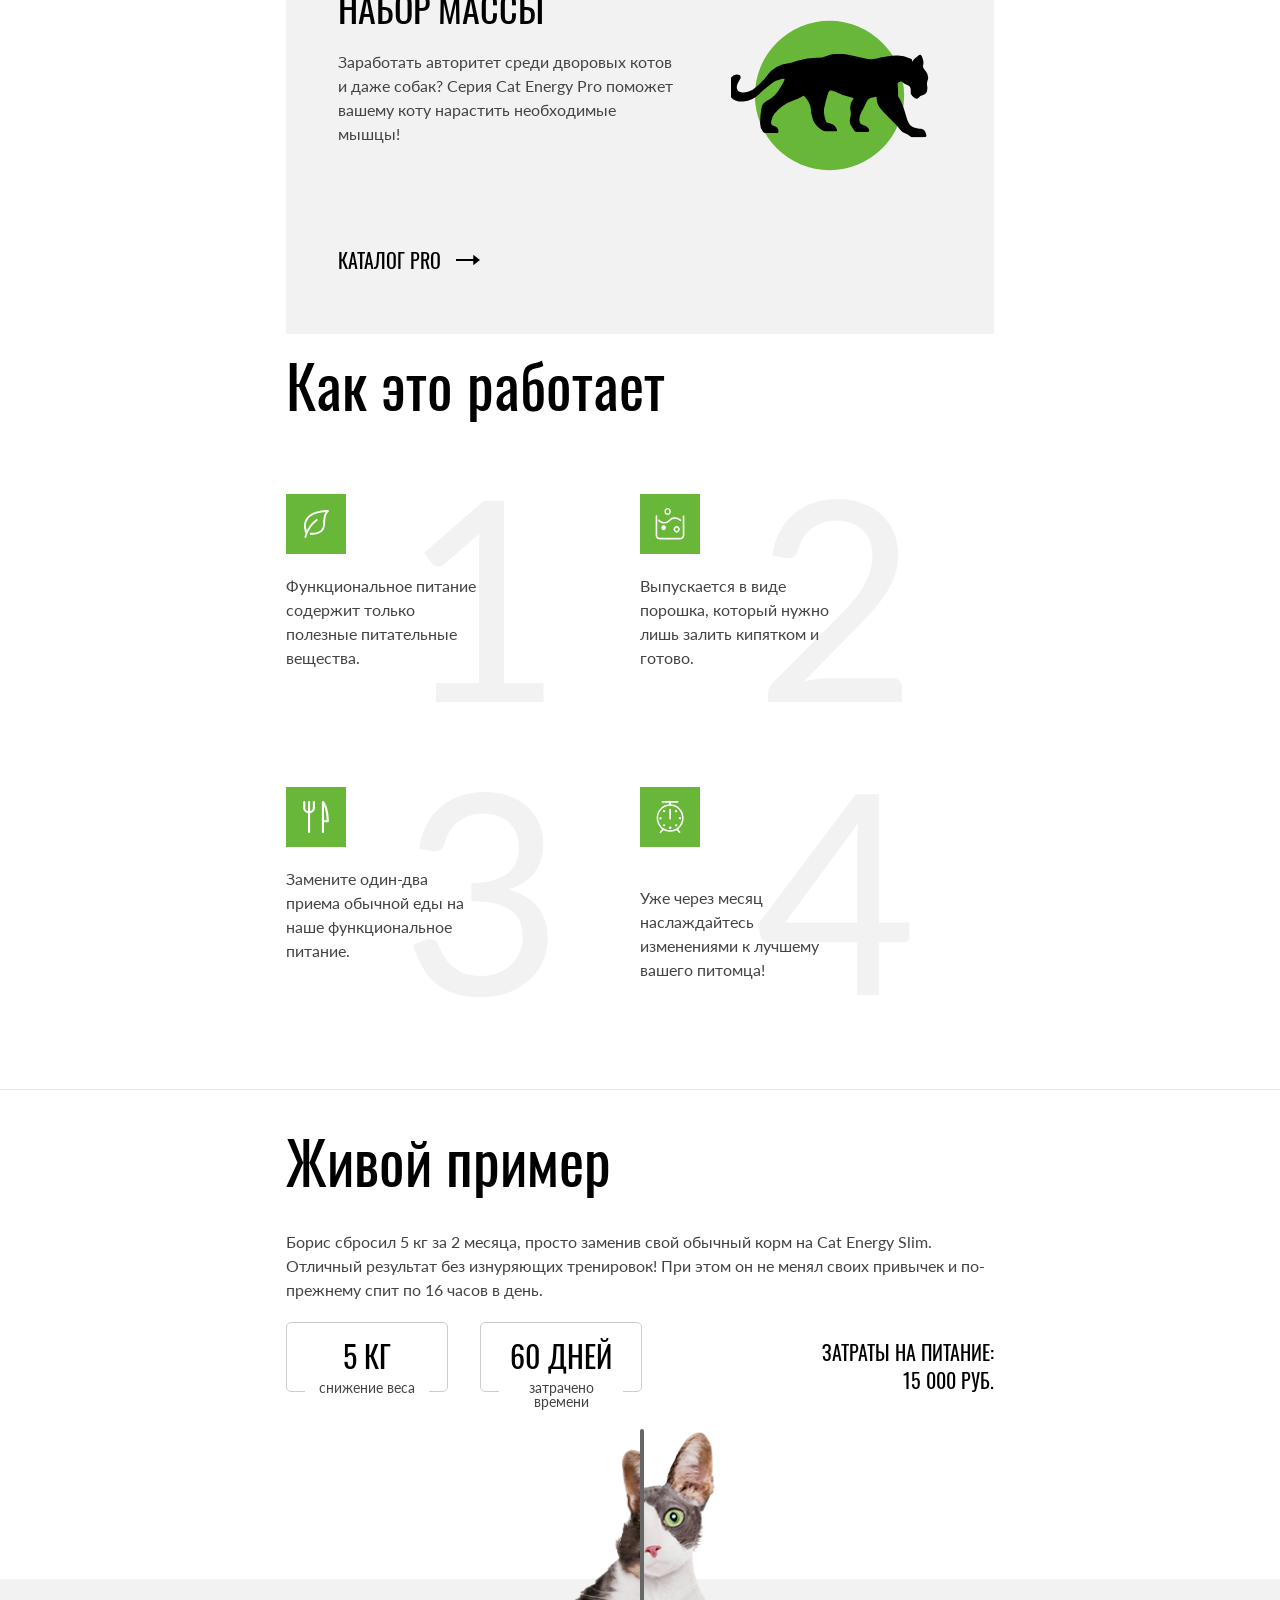
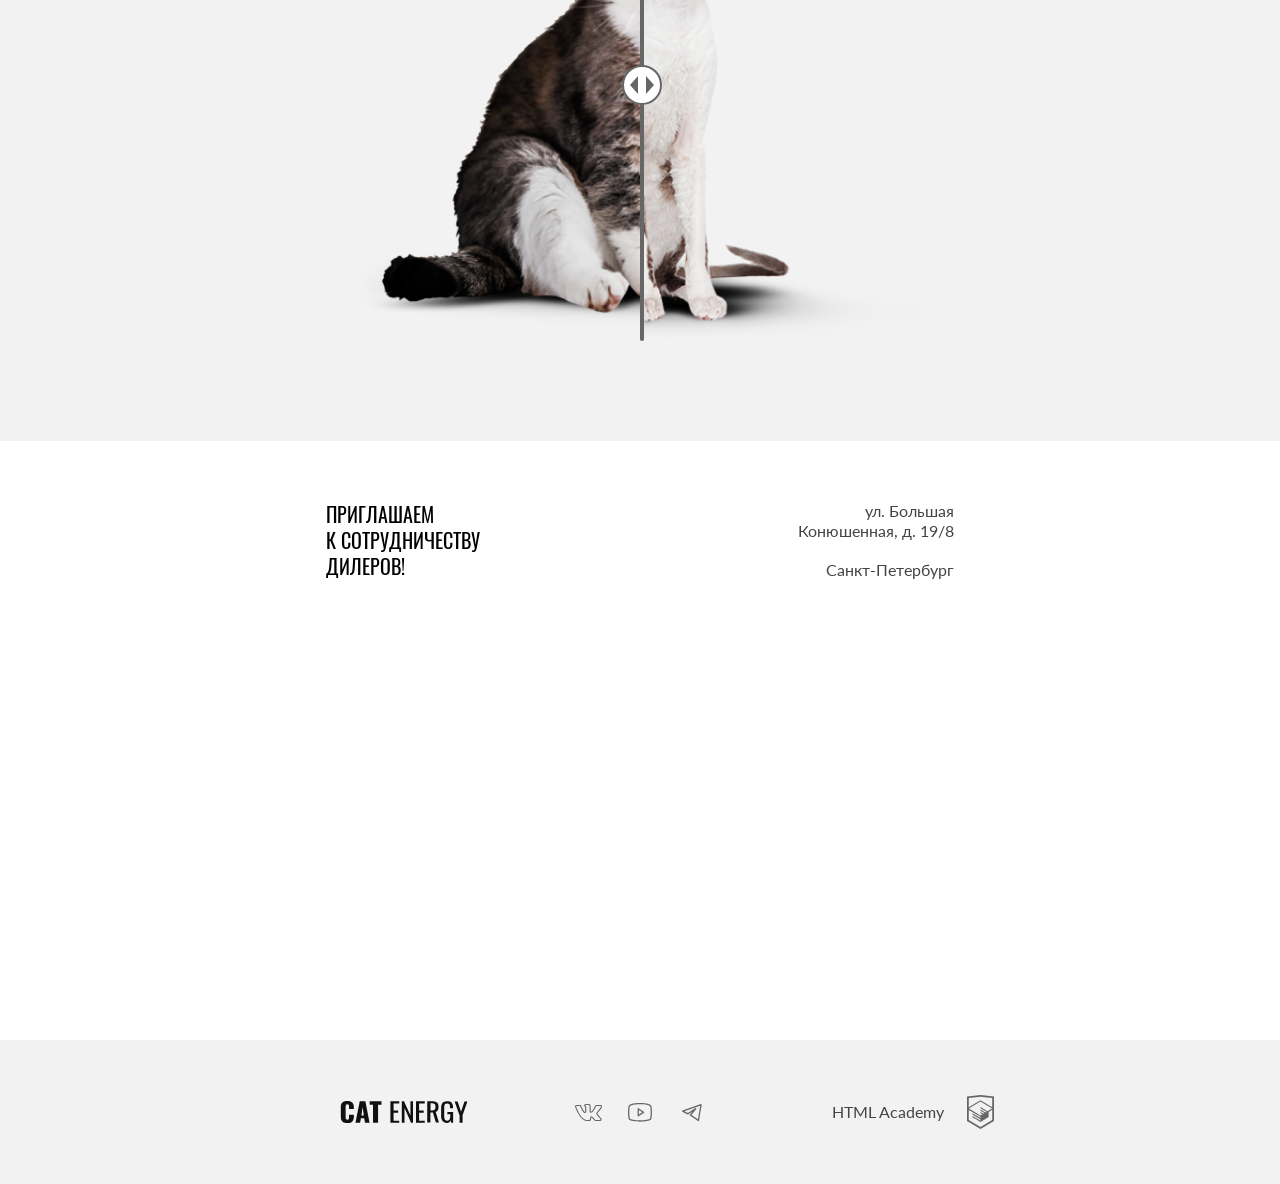
==== commit 5cc6983e: "Deploying to gh-pages from @ KarinaDemchenko02/2558209-cat-energy-32@c8eb0e31cd6a62bcaeb00c78fa3dc81" ====
--- a/index.html
+++ b/index.html
@@ -1 +1 @@
-<!DOCTYPE html><html class="page" lang="ru"><head><meta charset="UTF-8"><title>Кэт энерджи</title><meta name="viewport" content="width=device-width,initial-scale=1"><link rel="icon" href="favicon.ico"><link rel="icon" href="favicons/favicon.svg" type="image/svg+xml"><link rel="apple-touch-icon" href="favicons/favicon-apple.png"><link rel="manifest" href="manifest.webmanifest"><link rel="stylesheet" href="styles/styles.css"><script src="scripts/index.js" defer="defer"></script></head><body class="page__body"><header class="header"><div class="header__container"><div class="header__logo-container"><a class="header__logo logo" href="./index.html"><picture><source type="image/svg+xml" media="(min-width: 1440px)" srcset="images/logo-desktop.svg" width="70" height="59"><source type="image/svg+xml" media="(min-width: 768px)" srcset="images/logo-tablet.svg" width="60" height="50"><img class="logo__image logo__image--icon" src="images/logo-mobile.svg" alt="Логотип" width="33" height="38"></picture><img class="header__logo-title logo__image logo__image--title" src="images/logo-text.svg" alt="Cat Energy" width="101" height="18"> </a><button class="header__toggle button-burger" type="button"><span class="visually-hidden">Открыть меню</span></button></div><nav class="nav"><ul class="nav__list list"><li class="list__item list__item--current"><a class="list__link" href="./index.html">Главная</a></li><li class="list__item"><a class="list__link" href="./catalog.html">Каталог продукции</a></li><li class="list__item"><a class="list__link" href="/">Подбор программы</a></li></ul></nav></div><div class="header__hero hero"><h1 class="hero__heading">Функциональное питание для котов</h1><p class="hero__text">Занялся собой? Займись котом</p></div><picture><source type="image/png" media="(min-width: 1440px)" srcset="images/hero-desktop@1x.png, images/hero-desktop@2x.png 2x" width="552" height="499"><source type="image/png" media="(min-width: 768px)" srcset="images/hero-tablet@1x.png, images/hero-tablet@2x.png 2x" width="709" height="609"><img class="header__hero-image" src="images/hero-mobile@1x.png" srcset="images/hero-mobile@2x.png 2x" width="280" height="270" alt="Cat energy с курицей"></picture><a class="header__hero-button button" href="/">Подобрать программу</a></header><main class="main-container"><section class="advantages"><div class="container"><ul class="advantages__list"><li class="advantages__item advantages__item--slim"><h3 class="advantages__item-heading">Похудение</h3><p class="advantages__text">Ваш кот весит больше собаки и почти утратил способность лазить по деревьям? Пора на диету! Cat Energy Slim поможет вашему питомцу сбросить лишний вес.</p><a class="advantages__link" href="/">Каталог slim</a></li><li class="advantages__item advantages__item--pro"><h3 class="advantages__item-heading">Набор массы</h3><p class="advantages__text">Заработать авторитет среди дворовых котов и даже собак? Серия Cat Energy Pro поможет вашему коту нарастить необходимые мышцы!</p><a class="advantages__link" href="/">Каталог pro</a></li></ul></div></section><section class="work"><div class="container"><h2 class="work__heading heading-section">Как это работает</h2><ol class="work__list"><li class="work__item work__item--card-one"><p class="work__text">Функциональное питание содержит только полезные питательные вещества.</p></li><li class="work__item work__item--card-two"><p class="work__text">Выпускается в виде порошка, который нужно лишь залить кипятком и готово.</p></li><li class="work__item work__item--card-three"><p class="work__text">Замените один-два приема обычной еды на наше функциональное питание.</p></li><li class="work__item work__item--card-four"><p class="work__text">Уже через месяц наслаждайтесь изменениями к лучшему вашего питомца!</p></li></ol></div></section><section class="example"><div class="example__container container"><h2 class="example__heading heading-section">Живой пример</h2><p class="example__description">Борис сбросил 5 кг за 2 месяца, просто заменив свой обычный корм на Cat Energy Slim. Отличный результат без изнуряющих тренировок! При этом он не менял своих привычек и по-прежнему спит по 16 часов в день.</p><dl class="example__list"><div class="example__item"><dt class="example__value">5 кг</dt><dd class="example__params">снижение веса</dd></div><div class="example__item"><dt class="example__value">60 дней</dt><dd class="example__params">затрачено времени</dd></div><div class="example__item example__item--total"><dt class="example__value example__value--total">Затраты на питание:</dt><dd class="example__params example__params--total">15 000 руб.</dd></div></dl><div class="example__slider"><picture><source type="image/png" media="(min-width: 768px)" srcset="images/cat-before-tablet@1x.png, images/cat-before-tablet@2x.png 2x" width="560" height="512"><img class="example__slider-image example__slider-image--fat-cat" src="images/cat-before-mobile@1x.png" srcset="images/cat-before-mobile@2x.png 2x" width="280" height="256" alt="Толстый кот"></picture><picture><source type="image/png" media="(min-width: 768px)" srcset="images/cat-after-tablet@1x.png, images/cat-after-tablet@2x.png 2x" width="560" height="512"><img class="example__slider-image example__slider-image--thin-cat" src="images/cat-after-mobile@1x.png" srcset="images/cat-after-mobile@2x.png 2x" width="280" height="256" alt="Худой кот"></picture><button class="example__slider-control-button" type="button"><span class="visually-hidden">Переключить</span></button></div></div></section><section class="contacts"><div class="contacts__container-address"><h3 class="contacts__heading">Приглашаем<br>к сотрудничеству<br>дилеров!</h3><address class="contacts__address"><span class="contacts__address-street">ул. Большая Конюшенная, д. 19/8</span> Санкт-Петербург</address></div><div class="contacts-map"><script async src="https://api-maps.yandex.ru/services/constructor/1.0/js/?um=constructor%3Aa70b588485700b86dbeb0b23fb0b46061e5efc784e68ea2d456d7e1fca6dc536&amp;width=100%25&amp;height=100%25&amp;lang=ru_RU&amp;scroll=true"></script><noscript><picture><source type="image/jpg" media="(min-width: 1440px)" srcset="images/map-desktop@1x.jpg, images/map-desktop@2x.jpg 2x" width="1440" height="400"><source type="image/jpg" media="(min-width: 768px)" srcset="images/map-tablet@1x.jpg, images/map-tablet@2x.jpg 2x" width="768" height="400"><img class="contacts-map__image" src="images/map-mobile@1x.jpg" srcset="images/map-mobile@2x.jpg 2x" width="320" height="362" alt="Карта с нашим адресом"></picture></noscript></div></section></main><footer class="footer"><div class="footer__container container"><a class="footer__logo logo-title" href="/"><img class="logo-title__image" src="images/logo-text.svg" alt="Cat Energy" width="128" height="24"></a><div class="footer__social-network social-network"><h2 class="visually-hidden">Социальные сети</h2><ul class="social-network__list"><li class="social-network__item"><a class="social-network__link social-network__link--vk" href="/"><span class="visually-hidden">vk</span></a></li><li class="social-network__item"><a class="social-network__link social-network__link--youtube" href="/"><span class="visually-hidden">youtube</span></a></li><li class="social-network__item"><a class="social-network__link social-network__link--telegram" href="/"><span class="visually-hidden">telegram</span></a></li></ul></div><div class="copyright"><a class="copyright__link" href="https://htmlacademy.ru/intensive/adaptive"><span class="copyright__name">HTML Academy</span></a></div></div></footer></body></html>+<!DOCTYPE html><html class="page" lang="ru"><head><meta charset="UTF-8"><title>Кэт энерджи</title><meta name="viewport" content="width=device-width,initial-scale=1"><link rel="icon" href="favicon.ico"><link rel="icon" href="favicons/favicon.svg" type="image/svg+xml"><link rel="apple-touch-icon" href="favicons/favicon-apple.png"><link rel="manifest" href="manifest.webmanifest"><link rel="stylesheet" href="styles/styles.css"><script src="scripts/index.js" defer="defer"></script></head><body class="page__body"><header class="header"><div class="header__container"><div class="header__logo-container"><a class="header__logo logo" href="./index.html"><picture><source type="image/svg+xml" media="(min-width: 1440px)" srcset="images/logo-desktop.svg" width="70" height="59"><source type="image/svg+xml" media="(min-width: 768px)" srcset="images/logo-tablet.svg" width="60" height="50"><img class="logo__image logo__image--icon" src="images/logo-mobile.svg" alt="Логотип Cat Energy" width="33" height="38"></picture><img class="header__logo-title logo__image logo__image--title" src="images/logo-text.svg" alt="Cat Energy" width="101" height="18"> </a><button class="header__toggle button-burger button-burger--close" type="button"><span class="visually-hidden">Открыть меню</span></button></div><nav class="nav nav--open-nojs"><ul class="nav__list list"><li class="list__item list__item--current"><a class="list__link" href="./index.html">Главная</a></li><li class="list__item"><a class="list__link" href="./catalog.html">Каталог продукции</a></li><li class="list__item"><a class="list__link" href="/">Подбор программы</a></li></ul></nav></div><div class="header__hero hero"><h1 class="hero__heading">Функциональное питание для котов</h1><p class="hero__text">Занялся собой? Займись котом</p></div><picture><source type="image/png" media="(min-width: 1440px)" srcset="images/hero-desktop@1x.png, images/hero-desktop@2x.png 2x" width="552" height="499"><source type="image/png" media="(min-width: 768px)" srcset="images/hero-tablet@1x.png, images/hero-tablet@2x.png 2x" width="709" height="609"><img class="header__hero-image" src="images/hero-mobile@1x.png" srcset="images/hero-mobile@2x.png 2x" width="280" height="270" alt="Cat energy с курицей"></picture><a class="header__hero-button button" href="/">Подобрать программу</a></header><main class="main-container"><section class="advantages"><div class="container"><ul class="advantages__list"><li class="advantages__item advantages__item--slim"><h3 class="advantages__item-heading">Похудение</h3><p class="advantages__text">Ваш кот весит больше собаки и почти утратил способность лазить по деревьям? Пора на диету! Cat Energy Slim поможет вашему питомцу сбросить лишний вес.</p><a class="advantages__link" href="/">Каталог slim</a></li><li class="advantages__item advantages__item--pro"><h3 class="advantages__item-heading">Набор массы</h3><p class="advantages__text">Заработать авторитет среди дворовых котов и даже собак? Серия Cat Energy Pro поможет вашему коту нарастить необходимые мышцы!</p><a class="advantages__link" href="/">Каталог pro</a></li></ul></div></section><section class="work"><div class="container"><h2 class="work__heading heading-section">Как это работает</h2><ol class="work__list"><li class="work__item work__item--card-one"><p class="work__text">Функциональное питание содержит только полезные питательные вещества.</p></li><li class="work__item work__item--card-two"><p class="work__text">Выпускается в виде порошка, который нужно лишь залить кипятком и готово.</p></li><li class="work__item work__item--card-three"><p class="work__text">Замените один-два приема обычной еды на наше функциональное питание.</p></li><li class="work__item work__item--card-four"><p class="work__text">Уже через месяц наслаждайтесь изменениями к лучшему вашего питомца!</p></li></ol></div></section><section class="example"><div class="example__container container"><h2 class="example__heading heading-section">Живой пример</h2><p class="example__description">Борис сбросил 5 кг за 2 месяца, просто заменив свой обычный корм на Cat Energy Slim. Отличный результат без изнуряющих тренировок! При этом он не менял своих привычек и по-прежнему спит по 16 часов в день.</p><dl class="example__list"><div class="example__item"><dt class="example__value">5 кг</dt><dd class="example__params">снижение веса</dd></div><div class="example__item"><dt class="example__value">60 дней</dt><dd class="example__params">затрачено времени</dd></div><div class="example__item example__item--total"><dt class="example__value example__value--total">Затраты на питание:</dt><dd class="example__params example__params--total">15 000 руб.</dd></div></dl><div class="example__slider"><picture><source type="image/png" media="(min-width: 768px)" srcset="images/cat-before-tablet@1x.png, images/cat-before-tablet@2x.png 2x" width="560" height="512"><img class="example__slider-image example__slider-image--fat-cat" src="images/cat-before-mobile@1x.png" srcset="images/cat-before-mobile@2x.png 2x" width="280" height="256" alt="Толстый кот"></picture><picture><source type="image/png" media="(min-width: 768px)" srcset="images/cat-after-tablet@1x.png, images/cat-after-tablet@2x.png 2x" width="560" height="512"><img class="example__slider-image example__slider-image--thin-cat" src="images/cat-after-mobile@1x.png" srcset="images/cat-after-mobile@2x.png 2x" width="280" height="256" alt="Худой кот"></picture><button class="example__slider-control-button" type="button"><span class="visually-hidden">Переключить вид кота</span></button></div></div></section><section class="contacts"><div class="contacts__container-address"><div class="contacts__container-heading"><h3 class="contacts__heading">Приглашаем<br>к сотрудничеству<br>дилеров!</h3></div><div class="contacts__container-street"><address class="contacts__address"><span class="contacts__address-street">ул. Большая Конюшенная, д. 19/8</span> Санкт-Петербург</address></div></div><div class="contacts-map"><script async src="https://api-maps.yandex.ru/services/constructor/1.0/js/?um=constructor%3Aa70b588485700b86dbeb0b23fb0b46061e5efc784e68ea2d456d7e1fca6dc536&amp;width=100%25&amp;height=100%25&amp;lang=ru_RU&amp;scroll=true"></script><noscript><picture><source type="image/jpg" media="(min-width: 1440px)" srcset="images/map-desktop@1x.jpg, images/map-desktop@2x.jpg 2x" width="1440" height="400"><source type="image/jpg" media="(min-width: 768px)" srcset="images/map-tablet@1x.jpg, images/map-tablet@2x.jpg 2x" width="768" height="400"><img class="contacts-map__image" src="images/map-mobile@1x.jpg" srcset="images/map-mobile@2x.jpg 2x" width="320" height="362" alt="Карта с нашим адресом"></picture></noscript></div></section></main><footer class="footer"><div class="footer__container container"><a class="footer__logo logo-title" href="/"><img class="logo-title__image" src="images/logo-text.svg" alt="Cat Energy" width="128" height="24"></a><div class="footer__social-network social-network"><h2 class="visually-hidden">Социальные сети</h2><ul class="social-network__list"><li class="social-network__item"><a class="social-network__link social-network__link--vk" href="/"><span class="visually-hidden">vk</span></a></li><li class="social-network__item"><a class="social-network__link social-network__link--youtube" href="/"><span class="visually-hidden">youtube</span></a></li><li class="social-network__item"><a class="social-network__link social-network__link--telegram" href="/"><span class="visually-hidden">telegram</span></a></li></ul></div><div class="copyright"><a class="copyright__link" href="https://htmlacademy.ru/intensive/adaptive"><span class="copyright__name">HTML Academy</span></a></div></div></footer></body></html>
--- a/styles/styles.css
+++ b/styles/styles.css
@@ -1 +1 @@
-@font-face{font-family:Lato-Regular;font-weight:400;font-style:normal;font-display:swap;src:url(../fonts/lato/Lato-Regular.woff2)format("woff2")}@font-face{font-family:Oswald;font-weight:400;font-style:normal;font-display:swap;src:url(../fonts/oswald/oswaldregular.woff2)format("woff2")}*,:before,:after{box-sizing:border-box}html{height:100%}body{color:#444;margin:0}a{text-decoration:none}img{object-fit:contain;max-width:100%;height:auto}.page__body{flex-direction:column;min-width:280px;min-height:100vh;display:flex}.page__catalog{border-bottom:1px solid #d9d9d9;grid-template-rows:auto;grid-template-columns:auto;margin-bottom:0}.page__catalog:before{display:none}@media (width>=768px){.page__catalog{border-bottom:none;width:708px;margin-left:auto;margin-right:auto}}@media (width>=1440px){.page__catalog{width:1220px}}.page__catalog-contacts{background-color:#f2f2f2}.header{grid-template-rows:auto auto 135px auto;grid-template-columns:1fr 280px 1fr;margin-bottom:20px;display:grid}.header picture{display:contents}.header:before{content:"";z-index:-1;background-color:#68b738d9;background-image:-webkit-linear-gradient(#68b738d9,#68b738d9),-webkit-image-set(url(../images/hero-bg-mobile@1x.webp) 1x type("image/webp"),url(../images/hero-bg-mobile@2x.webp) 2x type("image/webp"),url(../images/hero-bg-mobile@1x.jpg) 1x type("image/jpeg"),url(../images/hero-bg-mobile@2x.jpg) 2x type("image/jpeg")),-webkit-linear-gradient(bottom left,#3f3e43,#525157);background-image:linear-gradient(#68b738d9,#68b738d9),image-set("../images/hero-bg-mobile@1x.webp" 1x type("image/webp"),"../images/hero-bg-mobile@2x.webp" 2x type("image/webp"),"../images/hero-bg-mobile@1x.jpg" 1x type("image/jpeg"),"../images/hero-bg-mobile@2x.jpg" 2x type("image/jpeg")),linear-gradient(to bottom left,#3f3e43,#525157);background-position:bottom;background-repeat:no-repeat;grid-area:2/1/4/-1}@media (width>=768px){.header{grid-template-rows:repeat(3,auto);grid-template-columns:1fr 708px 1fr}.header:before{grid-area:none}}@media (width>=1440px){.header{grid-template-rows:auto auto 1fr;grid-template-columns:1fr 450px 60px 100px 610px 1fr}.header:before{background-color:#68b738d9;background-image:-webkit-linear-gradient(#68b738d9,#68b738d9),-webkit-image-set(url(../images/hero-bg-desktop@1x.webp) 1x type("image/webp"),url(../images/hero-bg-desktop@2x.webp) 2x type("image/webp"),url(../images/hero-bg-desktop@1x.jpg) 1x type("image/jpeg"),url(../images/hero-bg-desktop@2x.jpg) 2x type("image/jpeg")),-webkit-linear-gradient(bottom left,#3f3e43,#525157);background-image:linear-gradient(#68b738d9,#68b738d9),image-set("../images/hero-bg-desktop@1x.webp" 1x type("image/webp"),"../images/hero-bg-desktop@2x.webp" 2x type("image/webp"),"../images/hero-bg-desktop@1x.jpg" 1x type("image/jpeg"),"../images/hero-bg-desktop@2x.jpg" 2x type("image/jpeg")),linear-gradient(to bottom left,#3f3e43,#525157);background-position:100%;grid-area:1/5/-1/-1}}.header__container{flex-direction:column;grid-area:1/1/2/-1;align-items:flex-start;padding:13px 0 0;display:flex;position:relative}@media (width>=768px){.header__container{flex-direction:row;grid-column:2/-2;padding:25px 0}}@media (width>=1440px){.header__container{padding:55px 0 30px}}.header__logo-container{grid-template-columns:1fr auto;align-items:center;width:280px;margin-left:auto;margin-right:auto;padding-bottom:15px;display:grid}@media (width>=768px){.header__logo-container{width:unset;margin:0;padding:0}}.header__logo{align-items:center;width:100%;display:flex}@media (width>=768px){.header__logo{width:unset}}.header__logo-title{margin:0 auto}.header__hero-button{text-align:center;grid-column:2/-2;padding:10px 0}@media (width>=768px){.header__hero-button{grid-row:3/4;place-self:start;margin-left:90px;padding:14px 26px}}@media (width>=1440px){.header__hero-button{grid-column:2/4;margin-left:80px}}.header__hero-image{z-index:-1;grid-area:3/2/5/-2;padding-bottom:3px}@media (width>=1440px){.header__hero-image{grid-area:2/3/-1/-1;padding-bottom:50px}}@media (width>=768px){.header__toggle{display:none}}.container{width:280px;margin-left:auto;margin-right:auto}@media (width>=768px){.container{width:708px}}@media (width>=1440px){.container{width:1220px}}.logo__image--icon{margin-right:13px}.nav{visibility:hidden;opacity:0;flex-shrink:0;width:100%;height:0;transition:opacity .5s}@media (width>=768px){.nav{width:unset;visibility:visible;opacity:1;height:auto;margin-left:auto}}.nav--open{visibility:visible;opacity:1;background-color:#fff;height:auto;font-family:Oswald,Arial,sans-serif;transition:opacity .5s;position:absolute;top:65px;left:0;right:0}@media (width>=768px){.nav--open{position:unset;background-color:#0000}.nav__list{flex-wrap:wrap;align-items:center;display:flex}}.button-burger{background-color:#0000;background-image:url(../icons/stack.svg#menu-open);border:none;width:24px;height:24px;padding:0}.button-burger--close{background-image:url(../icons/stack.svg#menu-close)}.list{margin:0;padding:0;list-style:none}.list__link{color:#000;text-align:center;text-transform:uppercase;font-family:Oswald,Arial,sans-serif;font-size:18px;font-weight:400;line-height:20px;display:block}@media (width>=768px){.list__link{font-size:18px;line-height:24px}}@media (width>=1440px){.list__link{color:#fff;font-size:20px;line-height:30px}.list__link-catalog{color:#111}}.list__item{border-top:1px solid #e6e6e6;padding:23px;position:relative}.list__item:not(:last-child){margin-right:13px}@media (width>=768px){.list__item{border-top:none;padding:10px}.list__item--current:after{content:"";background-color:#68b738;width:auto;height:2px;display:block;position:absolute;bottom:0;left:10px;right:10px}}@media (width>=1440px){.list__item--current:after{background-color:#fff}.list__item--current-catalog:after{background-color:#68b738}}.hero{text-align:center;color:#fff;grid-area:2/2/3/3;padding:25px 0;font-family:Oswald,Arial,sans-serif;font-weight:400}@media (width>=768px){.hero{text-align:left;color:#000;margin-bottom:0;margin-left:90px}.hero:before{display:none}}@media (width>=1440px){.hero{grid-column:2/4;margin-left:80px}}.hero__heading{text-align:center;margin:0 0 25px;font-size:36px;font-weight:400;line-height:36px}@media (width>=768px){.hero__heading{text-align:left;max-width:570px;padding:40px 0;font-size:60px;line-height:60px}}@media (width>=1440px){.hero__heading{padding:80px 0 40px}}.hero__text{text-transform:uppercase;margin:0;font-size:14px;line-height:14px}@media (width>=768px){.hero__text{margin-bottom:50px;font-size:20px;line-height:20px}}.button{color:#fff;text-transform:uppercase;background-color:#68b738;border:none;font-family:Oswald,Arial,sans-serif;font-size:16px;font-weight:400;line-height:20px;text-decoration:none}.advantages{margin-bottom:20px}.advantages__item{background-color:#f2f2f2;grid-template-columns:70px 1fr;gap:22px 0;padding:20px 18px;display:grid}.advantages__item:before{content:"";background-position:50%;background-repeat:no-repeat;background-size:contain;width:67px;height:50px;display:block}.advantages__item:not(:last-child){margin-bottom:20px}@media (width>=768px){.advantages__item{grid-template-rows:repeat(3,auto);grid-template-columns:1fr 240px;gap:24px 10px;padding:75px 63px 59px 52px}.advantages__item:before{grid-area:1/2/-1/3;justify-self:end;width:200px;height:211px}}@media (width>=1440px){.advantages__item{grid-template-columns:152px 1fr;gap:10px;max-width:570px;min-height:374px;padding:47px 52px 55px}.advantages__item:not(:last-child){margin-bottom:0}.advantages__item:before{grid-area:auto;justify-self:flex-start;width:100px;height:106px}}.advantages__item--slim:before{background-image:url(../icons/stack.svg#cat-slim)}.advantages__item--pro:before{background-image:url(../icons/stack.svg#cat-pro);margin-left:-8px}.advantages__item-heading{color:#000;text-transform:uppercase;align-self:center;margin:0;font-family:Oswald,Arial,sans-serif;font-size:24px;font-weight:400;line-height:37px}@media (width>=768px){.advantages__item-heading{font-size:36px;line-height:36px}}.advantages__text{color:#444;grid-column:1/-1;margin:0;font-family:Lato-Regular,Arial,sans-serif;font-size:14px;font-weight:400;line-height:18px}@media (width>=768px){.advantages__text{grid-area:unset;font-size:16px;line-height:24px}}@media (width>=1440px){.advantages__text{grid-area:2/1/2/3}}.advantages__link{color:#000;text-transform:uppercase;border-top:1px solid #d9d9d9;grid-column:1/-1;align-items:center;padding-top:20px;font-family:Oswald,Arial,sans-serif;font-size:16px;font-weight:400;line-height:16px;display:flex}.advantages__link:after{content:"";transform-origin:0;background-image:url(../icons/stack.svg#arrow);width:24px;height:12px;margin-left:15px;transition:transform .3s linear}.advantages__link:is(:hover,:active,:focus-visible,:focus):after{transform:scaleX(1.35)}@media (width>=768px){.advantages__link{border-top:none;font-size:20px;line-height:30px}}.advantages__list{flex-direction:column;margin:0;padding:0;list-style:none;display:flex}@media (width>=1440px){.advantages__list{flex-direction:row;gap:80px}}.work{margin-bottom:49px}@media (width>=1440px){.work{margin-bottom:0}}.work__heading{margin:0 0 40px}.work__list{flex-direction:column;margin:0;padding:0;list-style:none;display:flex}@media (width>=768px){.work__list{flex-flow:wrap}}@media (width>=1440px){.work__list{gap:37px 80px}}.work__text{color:#444;width:71%;margin:0;font-family:Lato-Regular,Arial,sans-serif;font-size:14px;font-weight:400;line-height:18px}@media (width>=768px){.work__text{font-size:16px;line-height:24px}}@media (width>=1440px){.work__text{width:100%}}.work__item{counter-increment:marker 1;flex-wrap:wrap;gap:20px;display:flex}.work__item:before{content:"";background-color:#68b738;background-position:50%;background-repeat:no-repeat;background-size:30px 32px;width:60px;height:60px;display:block}.work__item:not(:last-child){margin-bottom:20px}@media (width>=768px){.work__item{width:50%;padding:40px 80px 40px 0;position:relative}.work__item:after{color:#f2f2f2;content:counter(marker);z-index:-1;font-family:Lato-Regular,Arial,sans-serif;font-size:280px;font-weight:400;line-height:280px;position:absolute;top:0;bottom:0;left:115px}.work__item:not(:last-child){margin-bottom:0}.work__item:nth-child(-n+3){margin-bottom:37px}}@media (width>=1440px){.work__item{width:245px}}.work__item--card-one:before{background-image:url(../icons/stack.svg#leaf)}.work__item--card-two:before{background-image:url(../icons/stack.svg#water)}.work__item--card-three:before{background-image:url(../icons/stack.svg#eat)}.work__item--card-four:before{background-image:url(../icons/stack.svg#clock)}.heading-section{color:#000;font-family:Oswald,Arial,sans-serif;font-size:36px;font-weight:400;line-height:40px}@media (width>=768px){.heading-section{font-size:60px;line-height:60px}}.example{background-color:#eaeaea}@media (width>=768px){.example{background-color:#0000;border-top:1px solid #e6e6e6}}@media (width>=1440px){.example{border-top:none}}.example__container{grid-template-columns:1fr 280px 1fr;padding:25px 0 40px;display:grid}@media (width>=768px){.example__container{background:linear-gradient(0deg,#f2f2f2 462px,#fff 462px);grid-template-columns:1fr 708px 1fr;width:100%;padding:40px 0 100px}}@media (width>=1440px){.example__container{grid-template-rows:repeat(3,auto);grid-template-columns:1fr 433px 787px 1fr;margin-bottom:0;padding:0}}.example__heading{grid-area:1/2/2/3;margin:0 0 40px}@media (width>=1440px){.example__heading{margin:0 0 48px;padding-top:48px;padding-bottom:76px}}.example__list{flex-wrap:wrap;grid-column:2/3;justify-content:center;gap:15px 32px;margin:0;padding-bottom:20px;display:flex}@media (width>=768px){.example__list{justify-content:start}}.example__item{flex-direction:column;flex-basis:124px;display:flex}@media (width>=768px){.example__item{flex-basis:162px}}.example__description{color:#444;grid-column:2/3;width:100%;margin:0 0 20px;font-family:Lato-Regular,Arial,sans-serif;font-size:14px;font-weight:400;line-height:18px}@media (width>=768px){.example__description{font-size:16px;line-height:24px}}@media (width>=1440px){.example__description{margin:0;padding-top:70px;padding-bottom:70px}}.example__value{color:#000;text-transform:uppercase;text-align:center;border:1px solid #cdcdcd;border-radius:5px;padding:11px 14px 14px;font-family:Oswald,Arial,sans-serif;font-size:24px;font-weight:400;line-height:24px}@media (width>=768px){.example__value{padding:14px 14px 17px;font-size:30px;line-height:37px}}.example__params{color:#444;text-align:center;background-color:#eaeaea;margin:-.8em 19px 0;padding:0 10px;font-family:Lato-Regular,Arial,sans-serif;font-size:12px;font-weight:400;line-height:12px;display:block}@media (width>=768px){.example__params{background-color:#fff;font-size:14px;line-height:14px}}@media (width>=1440px){.example__params{background:linear-gradient(0deg,#f2f2f2 462px,#fff 462px)}}.example__item--total{flex-flow:row;flex-basis:auto;justify-content:center;gap:.5em;width:100%;display:flex}@media (width>=768px){.example__item--total{text-align:right;flex-direction:column;flex-basis:290px;width:auto;margin-left:auto}}@media (width>=1440px){.example__item--total{flex-direction:row;flex-basis:357px;justify-content:space-between;margin-left:0}}.example__value--total{color:#000;border:none;padding:0;font-family:Oswald,Arial,sans-serif;font-size:14px;font-weight:400;line-height:20px}@media (width>=768px){.example__value--total{text-align:end;font-size:20px;line-height:20px}}.example__params--total{color:#000;text-transform:uppercase;margin:0;padding:0;font-family:Oswald,Arial,sans-serif;font-size:14px;font-weight:400;line-height:20px}@media (width>=768px){.example__params--total{text-align:end;font-size:20px;line-height:20px}}.example__slider-control-button{background-color:#666;border:none;border-radius:2px;width:4px;height:100%;padding:0;transition:background-color .3s ease-in-out;display:block;position:absolute;left:50%}.example__slider-control-button:before{content:"";background-color:#fff;border:2px solid #666;border-radius:50%;width:40px;height:40px;transition:border-color .3s ease-in-out;display:block;position:absolute;top:50%;left:50%;transform:translate(-50%,-50%)}.example__slider-control-button:after{content:"";background-color:#666;width:24px;height:18px;transition:background-color .3s ease-in-out;display:block;position:absolute;top:50%;left:50%;transform:translate(-50%,-50%);-webkit-mask-image:url(../icons/stack.svg#controls);mask-image:url(../icons/stack.svg#controls);-webkit-mask-position:50%;mask-position:50%;-webkit-mask-size:contain;mask-size:contain;-webkit-mask-repeat:no-repeat;mask-repeat:no-repeat}.example__slider-control-button:is(:hover,:focus-visible,:focus){background-color:#68b738}.example__slider-control-button:active{opacity:.6}.example__slider-control-button:is(:hover,:focus-visible,:focus):before{border-color:#68b738}.example__slider-control-button:is(:hover,:focus-visible,:focus):after{background-color:#68b738}.example__slider{grid-column:2/3;justify-self:center;justify-items:center;width:280px;height:256px;display:flex;position:relative}@media (width>=768px){.example__slider{width:560px;height:512px}}@media (width>=1440px){.example__slider{grid-area:1/3/-1/4;justify-self:right;margin-top:50px}}.example__slider-image{object-fit:cover;height:100%;display:block;overflow:hidden}.example__slider-image--fat-cat{object-position:left;width:100%}.example__slider-image--thin-cat{object-position:right;width:100%}@media (width>=1440px){.contacts{grid-template-rows:95px auto 100px;grid-template-columns:1fr 1220px 1fr;display:grid}}.contacts__container-address{justify-content:space-between;align-items:center;width:280px;margin:0 auto;padding:26px 0;display:flex}@media (width>=768px){.contacts__container-address{width:708px;padding:60px 40px}}@media (width>=1440px){.contacts__container-address{margin-inline:unset;z-index:1;background-color:#fff;grid-area:2/2/3/3;grid-template-columns:1fr 160px;width:565px;padding:60px 80px;display:grid}}.contacts__heading{color:#000;text-transform:uppercase;width:50%;margin:0;font-family:Oswald,Arial,sans-serif;font-size:16px;font-weight:400;line-height:20px}@media (width>=768px){.contacts__heading{font-size:20px;line-height:26px}}@media (width>=1440px){.contacts__heading{width:100%}}.contacts__address{color:#444;width:50%;font-family:Lato-Regular,Arial,sans-serif;font-size:14px;font-style:normal;font-weight:400;line-height:20px}@media (width>=768px){.contacts__address{text-align:right;width:30%;font-size:16px;line-height:20px}}@media (width>=1440px){.contacts__address{text-align:start;width:100%}}@media (width>=768px){.contacts__address-street{margin-bottom:19px;display:inline-block}}.contacts-map{height:362px;margin-left:-20px}@media (width>=768px){.contacts-map{height:400px}}@media (width>=1440px){.contacts-map{grid-area:1/1/-1/-1;height:100%}}.footer{background-color:#f2f2f2}.footer__container{flex-direction:column;justify-content:center;align-items:center;padding:16px 0 0;display:flex}@media (width>=768px){.footer__container{flex-direction:row;padding:35px 0}}.footer__logo{border-bottom:1px solid #d9d9d9;justify-content:center;width:100%;padding:20px 0;display:flex}@media (width>=768px){.footer__logo{border-bottom:unset}}.footer__social-network{border-bottom:1px solid #d9d9d9;width:100%;padding:20px 0}@media (width>=768px){.footer__social-network{border-bottom:unset}}.social-network__list{flex-wrap:wrap;justify-content:center;margin:0;padding:0;list-style:none;display:flex}.social-network__item:not(:last-child){margin-right:24px}.social-network__link:before{content:"";background-color:#666;width:28px;height:22px;transition:background-color .3s ease-in-out;display:block;-webkit-mask-position:50%;mask-position:50%;-webkit-mask-size:contain;mask-size:contain;-webkit-mask-repeat:no-repeat;mask-repeat:no-repeat}.social-network__link:is(:hover,:focus-visible,:focus):before{background-color:#68b738}.social-network__link:active{opacity:.6}.social-network__link--vk:before{content:"";-webkit-mask-image:url(../icons/stack.svg#vkontakte);mask-image:url(../icons/stack.svg#vkontakte)}.social-network__link--youtube:before{content:"";-webkit-mask-image:url(../icons/stack.svg#youtube);mask-image:url(../icons/stack.svg#youtube)}.social-network__link--telegram:before{content:"";-webkit-mask-image:url(../icons/stack.svg#telegram);mask-image:url(../icons/stack.svg#telegram)}.visually-hidden{clip:rect(0 0 0 0);border:0;width:1px;height:1px;margin:-1px;padding:0;position:absolute;overflow:hidden}.copyright{width:100%;padding:20px 0}.copyright__name{color:#444;font-family:Lato-Regular,Arial,sans-serif;font-size:16px;font-weight:400;line-height:20px}@media (width>=768px){.copyright__name{margin-right:23px}}.copyright__link{justify-content:space-between;display:flex}.copyright__link:after{content:"";background-color:#666;width:27px;height:34px;transition:background-color .3s ease-in-out;display:block;-webkit-mask-image:url(../icons/stack.svg#html-academy);mask-image:url(../icons/stack.svg#html-academy);-webkit-mask-position:50%;mask-position:50%;-webkit-mask-size:contain;mask-size:contain;-webkit-mask-repeat:no-repeat;mask-repeat:no-repeat}.copyright__link:is(:hover,:focus-visible,:focus):before{background-color:#68b738}.copyright__link:active{opacity:.6}@media (width>=768px){.copyright__link{justify-content:end;align-items:center}}.products__list{flex-wrap:wrap;margin:0;padding:0;list-style:none;display:flex}@media (width>=768px){.products__list{gap:60px;max-width:708px;margin-inline:auto}}@media (width>=1440px){.products__list{gap:65px 80px;max-width:1220px}}.products__heading{color:#000;margin:27px 0 41px;margin-left:auto;margin-right:auto;font-family:Oswald,Arial,sans-serif;font-size:36px;font-weight:400;line-height:36px}@media (width>=768px){.products__heading{font-size:60px;line-height:60px}}.products-card{border-top:1px solid #ebebeb;justify-content:center;width:100%;display:flex}.products-card:last-of-type{border-bottom:1px solid #eaeaea}@media (width>=768px){.products-card{width:unset;border-top:none}}@media (width>=1440px){.products-card:last-of-type{border-bottom:none}}.products-card__container{grid-template-rows:repeat(3,auto);grid-template-columns:140px 140px;padding:20px 0 25px;display:grid}@media (width>=768px){.products-card__container{background:linear-gradient(#0000 81px,#f2f2f2 81px);grid-template-rows:minmax(100px,auto) 1fr auto;grid-template-columns:1fr;gap:16px;width:324px;padding:0 37px 40px}}@media (width>=1440px){.products-card__container{grid-template-rows:minmax(100px,auto) auto 1fr auto;gap:7px;width:245px}}.products-card__heading{color:#222;text-transform:uppercase;width:90px;margin:0;font-family:Oswald,Arial,sans-serif;font-size:16px;font-weight:400;line-height:20px}@media (width>=768px){.products-card__heading{text-align:center;justify-self:center;width:150px;font-size:20px;line-height:24px}}.products-card__param{color:#444;font-family:Lato-Regular,Arial,sans-serif;font-size:12px;font-weight:400;line-height:16px}@media (width>=768px){.products-card__param{font-size:16px;line-height:20px}}.products-card__link{grid-row:1/-2;place-self:center}.products-card__param-container{justify-content:space-between;display:flex}@media (width>=768px){.products-card__param-container{border-bottom:1px solid #cdcdcd;padding:5px 0}}.products-card__button{text-align:center;grid-area:-2/1/-1/-1;margin-top:20px;padding:10px 0}@media (width>=768px){.products-card__button{grid-area:unset}}@media (width>=1440px){.products-card__button--additional{width:30%;margin-top:0}}@media (width>=768px){.products-card-more{padding-top:81px}}.products-card-more__container{flex-direction:column;display:flex}.products-card-more__container:before{content:"";background-image:url(../icons/stack.svg#plus);background-position:50%;background-repeat:no-repeat;background-size:contain;place-self:center;width:30px;height:30px;margin-bottom:24px;display:block}@media (width>=768px){.products-card-more__container{background:0 0;border:2px solid #f2f2f2;justify-content:center;padding-top:50px}.products-card-more__container:before{width:60px;height:60px}}.products-card-more__heading{color:#000;text-transform:uppercase;margin:0 0 14px;font-family:Oswald,Arial,sans-serif;font-size:16px;font-weight:400;line-height:20px}@media (width>=768px){.products-card-more__heading{text-align:center;padding-inline:35px;font-size:20px;line-height:24px}}.products-card-more__description{color:#444;margin:0 0 20px;font-family:Lato-Regular,Arial,sans-serif;font-size:12px;font-weight:400;line-height:16px}@media (width>=768px){.products-card-more__description{text-align:center;padding-inline:35px;font-size:16px;line-height:18px}}.products-card-more__button{color:#444;background-color:#f2f2f2;padding:10px 0}@media (width>=768px){.products-card-more__button{margin-top:auto}}.additional-offer__container{grid-template-rows:auto;grid-template-columns:1fr 280px 1fr;align-items:center;margin-top:14px;margin-bottom:35px;display:grid}.additional-offer__container:after{content:"";z-index:-1;border:1px solid #68b738;grid-area:1/2/auto/-1;margin-bottom:4px}@media (width>=768px){.additional-offer__container{grid-template-columns:1fr 708px 1fr;margin-top:35px;margin-bottom:80px}.additional-offer__container:after{grid-area:1/1/auto/-1}}@media (width>=1440px){.additional-offer__container{grid-template-columns:1fr 1220px 1fr}.additional-offer__content-container{display:flex}}.additional-offer__heading{background-color:#fff;grid-area:1/2/auto/3;margin:0 auto 0 0;padding-right:40px}@media (width>=768px){.additional-offer__heading{padding-left:40px}}@media (width>=1440px){.additional-offer__heading{margin-left:-40px}}.additional-offer__list{margin:0;padding:0;list-style:none}@media (width>=768px){.additional-offer__list{margin-bottom:70px}}@media (width>=1440px){.additional-offer__list{width:896px;margin-bottom:0;margin-right:81px}}.additional-offer__item{border-top:1px solid #cdcdcd;flex-direction:column;padding:14px 0 15px}@media (width>=768px){.additional-offer__item{border:1px solid #cdcdcd;border-bottom:none;padding:27px 38px}}@media (width>=1440px){.additional-offer__item{border:none;border-top:1px solid #cdcdcd;flex-direction:row;justify-content:space-between;align-items:center;padding:15px 0}}.additional-offer__heading-card{width:100%;margin-bottom:13px}@media (width>=768px){.additional-offer__heading-card{text-align:start}}@media (width>=1440px){.additional-offer__heading-card{margin-bottom:0}}@media (width>=768px){.additional-offer__param-container{align-items:center;display:flex}}@media (width>=1440px){.additional-offer__param-container{width:100%;margin-right:40px}}.present{background-color:#68b738d9;background-image:-webkit-linear-gradient(#68b738d9,#68b738d9),-webkit-image-set(url(../images/present-bg-mobile@1x.webp) 1x type("image/webp"),url(../images/present-bg-mobile@2x.webp) 2x type("image/webp"),url(../images/present-bg-mobile@1x.jpg) 1x type("image/jpeg"),url(../images/present-bg-mobile@2x.jpg) 2x type("image/jpeg"));background-image:linear-gradient(#68b738d9,#68b738d9),image-set("../images/present-bg-mobile@1x.webp" 1x type("image/webp"),"../images/present-bg-mobile@2x.webp" 2x type("image/webp"),"../images/present-bg-mobile@1x.jpg" 1x type("image/jpeg"),"../images/present-bg-mobile@2x.jpg" 2x type("image/jpeg"));background-position:50%;background-repeat:no-repeat;background-size:cover;flex-direction:column;justify-content:space-between;width:100%;min-height:290px;padding:42px;display:flex}.present:before{content:"";background-image:url(../icons/stack.svg#gift);background-position:50%;background-repeat:no-repeat;background-size:contain;width:100%;height:83px;display:block}@media (width>=768px){.present{flex-direction:row;align-items:center;min-height:200px;padding:56px 125px 56px 78px}.present:before{width:23%}}@media (width>=1440px){.present{flex-direction:column;width:245px;padding:42px}.present:before{width:80px}}.present__description{color:#fff;text-align:center;margin:0;font-family:Lato-Regular,Arial,sans-serif;font-size:16px;font-weight:400;line-height:20px}@media (width>=768px){.present__description{text-align:left}}@media (width>=1440px){.present__description{text-align:center;width:161px}}.catalog-heading{color:#000;font-family:Oswald,Arial,sans-serif;font-size:24px;font-weight:400;line-height:24px}@media (width>=768px){.catalog-heading{font-size:32px;line-height:32px}}@media (width>=1440px){.catalog-heading{font-size:40px;line-height:40px}}.param{color:#444;justify-content:space-between;margin:0;font-family:Lato-Regular,Arial,sans-serif;font-size:14px;font-weight:400;line-height:15px;display:flex}@media (width>=768px){.param{width:51%;font-size:16px;line-height:20px}}.stocks{padding:10px 0 30px}@media (width>=768px){.stocks{padding:25px 0 70px}}.stocks__description{color:#000;text-align:center;margin:0 0 24px;font-family:Oswald,Arial,sans-serif;font-size:16px;font-weight:400;line-height:24px}@media (width>=768px){.stocks__description{padding-inline:40px;font-size:24px;line-height:32px}}.stocks__container-heading{grid-template-rows:auto;grid-template-columns:1fr 280px 1fr;align-items:center;margin-top:14px;margin-bottom:10px;display:grid}.stocks__container-heading:after{content:"";z-index:-1;border:1px solid #68b738;grid-area:1/2/auto/-1;margin-bottom:4px}@media (width>=768px){.stocks__container-heading{grid-template-columns:1fr 708px 1fr;margin-bottom:40px}.stocks__container-heading:after{grid-area:1/1/auto/-1}}@media (width>=1440px){.stocks__container-heading{grid-template-columns:1fr 1220px 1fr;margin-bottom:50px}}.stocks__heading{background-color:#fff;grid-area:1/2/auto/3;margin:0 auto 0 0;padding-right:40px}@media (width>=768px){.stocks__heading{padding-left:40px}}@media (width>=1440px){.stocks__heading{margin-left:-40px}}.form-subscribe{width:100%}@media (width>=768px){.form-subscribe{display:flex}}.form-subscribe__input{border:1px solid #cdcdcd;width:100%;margin-bottom:16px;padding:13px}@media (width>=768px){.form-subscribe__input{margin-bottom:0}}.form-subscribe__input::placeholder{color:#444;text-transform:uppercase;font-family:Oswald,Arial,sans-serif;font-size:20px;font-weight:400;line-height:30px}.form-subscribe__button{text-align:center;width:100%;padding:15px 0}+@font-face{font-family:Lato-Regular;font-weight:400;font-style:normal;font-display:swap;src:url(../fonts/lato/Lato-Regular.woff2)format("woff2")}@font-face{font-family:Oswald;font-weight:400;font-style:normal;font-display:swap;src:url(../fonts/oswald/oswaldregular.woff2)format("woff2")}*,:before,:after{box-sizing:border-box}html{height:100%}body{color:#444;margin:0}a{text-decoration:none}img{object-fit:contain;max-width:100%;height:auto}.header{grid-template-rows:auto auto 135px auto;grid-template-columns:1fr 280px 1fr;margin-bottom:20px;display:grid}.header picture{display:contents}.header:before{content:"";z-index:-1;background-color:#68b738d9;background-image:-webkit-linear-gradient(#68b738d9,#68b738d9),-webkit-image-set(url(../images/hero-bg-mobile@1x.webp) 1x type("image/webp"),url(../images/hero-bg-mobile@2x.webp) 2x type("image/webp"),url(../images/hero-bg-mobile@1x.jpg) 1x type("image/jpeg"),url(../images/hero-bg-mobile@2x.jpg) 2x type("image/jpeg")),-webkit-linear-gradient(bottom left,#3f3e43,#525157);background-image:linear-gradient(#68b738d9,#68b738d9),image-set("../images/hero-bg-mobile@1x.webp" 1x type("image/webp"),"../images/hero-bg-mobile@2x.webp" 2x type("image/webp"),"../images/hero-bg-mobile@1x.jpg" 1x type("image/jpeg"),"../images/hero-bg-mobile@2x.jpg" 2x type("image/jpeg")),linear-gradient(to bottom left,#3f3e43,#525157);background-position:bottom;background-repeat:no-repeat;grid-area:2/1/4/-1}@media (width>=768px){.header{grid-template-rows:repeat(3,auto);grid-template-columns:1fr 708px 1fr}.header:before{grid-area:none}}@media (width>=1440px){.header{grid-template-rows:auto auto 1fr;grid-template-columns:1fr 450px 60px 100px 610px 1fr}.header:before{background-color:#68b738d9;background-image:-webkit-linear-gradient(#68b738d9,#68b738d9),-webkit-image-set(url(../images/hero-bg-desktop@1x.webp) 1x type("image/webp"),url(../images/hero-bg-desktop@2x.webp) 2x type("image/webp"),url(../images/hero-bg-desktop@1x.jpg) 1x type("image/jpeg"),url(../images/hero-bg-desktop@2x.jpg) 2x type("image/jpeg")),-webkit-linear-gradient(bottom left,#3f3e43,#525157);background-image:linear-gradient(#68b738d9,#68b738d9),image-set("../images/hero-bg-desktop@1x.webp" 1x type("image/webp"),"../images/hero-bg-desktop@2x.webp" 2x type("image/webp"),"../images/hero-bg-desktop@1x.jpg" 1x type("image/jpeg"),"../images/hero-bg-desktop@2x.jpg" 2x type("image/jpeg")),linear-gradient(to bottom left,#3f3e43,#525157);background-position:100%;grid-area:1/5/-1/-1}}.header__container{flex-direction:column;grid-area:1/1/2/-1;align-items:flex-start;padding:13px 0 0;display:flex;position:relative}@media (width>=768px){.header__container{flex-direction:row;grid-column:2/-2;padding:25px 0}}@media (width>=1440px){.header__container{padding:55px 0 30px}}.header__logo-container{grid-template-columns:1fr auto;align-items:center;width:280px;margin-left:auto;margin-right:auto;padding-bottom:15px;display:grid}@media (width>=768px){.header__logo-container{width:unset;margin:0;padding:0}}.header__logo{align-items:center;width:100%;display:flex}@media (width>=768px){.header__logo{width:unset}}.header__logo-title{margin:0 auto}.header__hero-button{text-align:center;grid-column:2/-2;padding:10px 0}@media (width>=768px){.header__hero-button{grid-row:3/4;place-self:start;margin-left:90px;padding:14px 26px}}@media (width>=1440px){.header__hero-button{grid-column:2/4;margin-left:80px}}.header__hero-image{z-index:-1;grid-area:3/2/5/-2;padding-bottom:3px}@media (width>=1440px){.header__hero-image{grid-area:2/3/-1/-1;padding-bottom:50px}}@media (width>=768px){.header__toggle{display:none}}.container{width:280px;margin-left:auto;margin-right:auto}@media (width>=768px){.container{width:708px}}@media (width>=1440px){.container{width:1220px}}.logo__image--icon{margin-right:13px}.nav{visibility:hidden;opacity:0;flex-shrink:0;width:100%;height:0;transition:opacity .5s}@media (width>=768px){.nav{visibility:visible;opacity:1;max-width:500px;height:auto;margin-left:auto}}@media (width>=1440px){.nav{max-width:50%}}.nav--open{visibility:visible;opacity:1;background-color:#fff;height:auto;font-family:Oswald,Arial,sans-serif;transition:opacity .5s;position:absolute;top:65px;left:0;right:0}@media (width>=768px){.nav--open{position:unset;background-color:#0000}.nav__list{flex-flow:wrap;justify-content:end;align-items:center;gap:0 13px;display:flex}}.nav--open-nojs{visibility:visible;opacity:1;height:auto;position:static}.button-burger{background-color:#0000;background-image:url(../icons/stack.svg#menu-open);border:none;width:24px;height:24px;padding:0}.button-burger--close{background-image:url(../icons/stack.svg#menu-close)}.list{margin:0;padding:0;list-style:none}.list__link{color:#000;text-align:center;text-transform:uppercase;font-family:Oswald,Arial,sans-serif;font-size:18px;font-weight:400;line-height:20px;transition:opacity .3s ease-in-out;display:block}.list__link:hover{opacity:.6}.list__link:active{opacity:.3}@media (width>=768px){.list__link{font-size:18px;line-height:24px}}@media (width>=1440px){.list__link{color:#fff;font-size:20px;line-height:30px}.list__link-catalog{color:#111}}.list__item{border-top:1px solid #e6e6e6;padding:23px;position:relative}@media (width>=768px){.list__item{border-top:none;padding:10px}}.list__item--current{transition:opacity .3s ease-in-out}@media (width>=768px){.list__item--current:hover{opacity:.6}.list__item--current:active{opacity:.3}.list__item--current:after{content:"";background-color:#68b738;width:auto;height:2px;display:block;position:absolute;bottom:0;left:10px;right:10px}}@media (width>=1440px){.list__item--current:after{background-color:#fff}.list__item--current-catalog:after{background-color:#68b738}}.hero{text-align:center;color:#fff;grid-area:2/2/3/3;padding:25px 0;font-family:Oswald,Arial,sans-serif;font-weight:400}@media (width>=768px){.hero{text-align:left;color:#000;margin-bottom:0;margin-left:90px}.hero:before{display:none}}@media (width>=1440px){.hero{grid-column:2/4;margin-left:80px}}.hero__heading{text-align:center;margin:0 0 25px;font-size:36px;font-weight:400;line-height:36px}@media (width>=768px){.hero__heading{text-align:left;max-width:570px;padding:40px 0;font-size:60px;line-height:60px}}@media (width>=1440px){.hero__heading{padding:80px 0 40px}}.hero__text{text-transform:uppercase;margin:0;font-size:14px;line-height:14px}@media (width>=768px){.hero__text{margin-bottom:50px;font-size:20px;line-height:20px}}.button{color:#fff;text-transform:uppercase;background-color:#68b738;border:none;font-family:Oswald,Arial,sans-serif;font-size:16px;font-weight:400;line-height:20px;text-decoration:none;transition:background-color .3s ease-in-out}.button:hover{background-color:#5eaa2f}.button:active{color:#ffffff4d}.advantages{margin-bottom:20px}.advantages__item{background-color:#f2f2f2;grid-template-columns:70px 1fr;gap:22px 0;padding:20px 18px;display:grid}.advantages__item:before{content:"";background-position:50%;background-repeat:no-repeat;background-size:contain;width:67px;height:50px;display:block}.advantages__item:not(:last-child){margin-bottom:20px}@media (width>=768px){.advantages__item{grid-template-rows:repeat(3,auto);grid-template-columns:1fr 240px;gap:24px 10px;padding:75px 63px 59px 52px}.advantages__item:before{grid-area:1/2/-1/3;justify-self:end;width:200px;height:211px}}@media (width>=1440px){.advantages__item{grid-template-columns:152px 1fr;gap:10px;max-width:570px;min-height:374px;padding:47px 52px 55px}.advantages__item:not(:last-child){margin-bottom:0}.advantages__item:before{grid-area:auto;justify-self:flex-start;width:100px;height:106px}}.advantages__item--slim:before{background-image:url(../icons/stack.svg#cat-slim)}.advantages__item--pro:before{background-image:url(../icons/stack.svg#cat-pro);margin-left:-8px}.advantages__item-heading{color:#000;text-transform:uppercase;align-self:center;margin:0;font-family:Oswald,Arial,sans-serif;font-size:24px;font-weight:400;line-height:37px}@media (width>=768px){.advantages__item-heading{font-size:36px;line-height:36px}}.advantages__text{color:#444;grid-column:1/-1;margin:0;font-family:Lato-Regular,Arial,sans-serif;font-size:14px;font-weight:400;line-height:18px}@media (width>=768px){.advantages__text{grid-area:unset;font-size:16px;line-height:24px}}@media (width>=1440px){.advantages__text{grid-column:1/-1}}.advantages__link{color:#000;text-transform:uppercase;border-top:1px solid #d9d9d9;grid-column:1/-1;align-items:center;padding-top:20px;font-family:Oswald,Arial,sans-serif;font-size:16px;font-weight:400;line-height:16px;display:flex}.advantages__link:active{opacity:.5}.advantages__link:after{content:"";transform-origin:0;background-image:url(../icons/stack.svg#arrow);width:24px;height:12px;margin-left:15px;transition:transform .3s linear}.advantages__link:is(:hover,:active,:focus-visible,:focus):after{transform:scaleX(1.35)}@media (width>=768px){.advantages__link{border-top:none;font-size:20px;line-height:30px}}.advantages__list{flex-direction:column;margin:0;padding:0;list-style:none;display:flex}@media (width>=1440px){.advantages__list{flex-direction:row;gap:80px}}.work{margin-bottom:49px}@media (width>=1440px){.work{margin-bottom:0}}.work__heading{margin:0 0 40px}.work__list{flex-direction:column;margin:0;padding:0;list-style:none;display:flex}@media (width>=768px){.work__list{flex-flow:wrap}}@media (width>=1440px){.work__list{gap:37px 80px}}.work__text{color:#444;width:71%;margin:0;font-family:Lato-Regular,Arial,sans-serif;font-size:14px;font-weight:400;line-height:18px}@media (width>=768px){.work__text{font-size:16px;line-height:24px}}@media (width>=1440px){.work__text{width:100%}}.work__item{counter-increment:marker 1;flex-wrap:wrap;gap:20px;display:flex}.work__item:before{content:"";background-color:#68b738;background-position:50%;background-repeat:no-repeat;background-size:30px 32px;width:60px;height:60px;display:block}.work__item:not(:last-child){margin-bottom:20px}@media (width>=768px){.work__item{width:50%;padding:40px 80px 40px 0;position:relative}.work__item:after{color:#f2f2f2;content:counter(marker);z-index:-1;font-family:Lato-Regular,Arial,sans-serif;font-size:280px;font-weight:400;line-height:280px;position:absolute;top:0;bottom:0;left:115px}.work__item:not(:last-child){margin-bottom:0}.work__item:nth-child(-n+3){margin-bottom:37px}}@media (width>=1440px){.work__item{width:245px}}.work__item--card-one:before{background-image:url(../icons/stack.svg#leaf)}.work__item--card-two:before{background-image:url(../icons/stack.svg#water)}.work__item--card-three:before{background-image:url(../icons/stack.svg#eat)}.work__item--card-four:before{background-image:url(../icons/stack.svg#clock)}.heading-section{color:#000;font-family:Oswald,Arial,sans-serif;font-size:36px;font-weight:400;line-height:40px}@media (width>=768px){.heading-section{font-size:60px;line-height:60px}}.example{background-color:#eaeaea}@media (width>=768px){.example{background-color:#0000;border-top:1px solid #e6e6e6}}@media (width>=1440px){.example{border-top:none}}.example__container{grid-template-columns:1fr 280px 1fr;padding:25px 0 40px;display:grid}@media (width>=768px){.example__container{background:linear-gradient(0deg,#f2f2f2 462px,#fff 462px);grid-template-columns:1fr 708px 1fr;width:100%;padding:40px 0 100px}}@media (width>=1440px){.example__container{grid-template-rows:repeat(3,auto);grid-template-columns:1fr 433px 787px 1fr;margin-bottom:0;padding:0}}.example__heading{grid-area:1/2/2/3;margin:0 0 40px}@media (width>=1440px){.example__heading{margin:0 0 48px}}.example__list{flex-wrap:wrap;grid-column:2/3;justify-content:center;gap:15px 32px;margin:0;padding-bottom:20px;display:flex}@media (width>=768px){.example__list{justify-content:start}}@media (width>=1440px){.example__list{padding-top:70px}}.example__item{flex-direction:column;flex-basis:124px;display:flex}@media (width>=768px){.example__item{flex-basis:162px}}.example__description{color:#444;grid-column:2/3;width:100%;margin:0 0 20px;font-family:Lato-Regular,Arial,sans-serif;font-size:14px;font-weight:400;line-height:18px}@media (width>=768px){.example__description{font-size:16px;line-height:24px}}@media (width>=1440px){.example__description{margin:0}}.example__value{color:#000;text-transform:uppercase;text-align:center;border:1px solid #cdcdcd;border-radius:5px;padding:11px 14px 14px;font-family:Oswald,Arial,sans-serif;font-size:24px;font-weight:400;line-height:24px}@media (width>=768px){.example__value{padding:14px 14px 17px;font-size:30px;line-height:37px}}.example__params{color:#444;text-align:center;background-color:#eaeaea;margin:-.8em 19px 0;padding:0 10px;font-family:Lato-Regular,Arial,sans-serif;font-size:12px;font-weight:400;line-height:12px;display:block}@media (width>=768px){.example__params{background-color:#fff;font-size:14px;line-height:14px}}@media (width>=1440px){.example__params{background:linear-gradient(0deg,#f2f2f2 462px,#fff 462px)}}.example__item--total{flex-flow:row;flex-basis:auto;justify-content:center;gap:.5em;width:100%;display:flex}@media (width>=768px){.example__item--total{text-align:right;flex-direction:column;flex-basis:290px;width:auto;margin-left:auto}}@media (width>=1440px){.example__item--total{flex-direction:row;flex-basis:357px;justify-content:space-between;margin-left:0}}.example__value--total{color:#000;border:none;padding:0;font-family:Oswald,Arial,sans-serif;font-size:14px;font-weight:400;line-height:20px}@media (width>=768px){.example__value--total{text-align:end;font-size:20px;line-height:20px}}.example__params--total{color:#000;text-transform:uppercase;margin:0;padding:0;font-family:Oswald,Arial,sans-serif;font-size:14px;font-weight:400;line-height:20px}@media (width>=768px){.example__params--total{text-align:end;font-size:20px;line-height:20px}}.example__slider-control-button{background-color:#666;border:none;border-radius:2px;width:4px;height:100%;padding:0;transition:background-color .3s ease-in-out;display:block;position:absolute;left:50%}.example__slider-control-button:before{content:"";background-color:#fff;border:2px solid #666;border-radius:50%;width:40px;height:40px;transition:border-color .3s ease-in-out;display:block;position:absolute;top:50%;left:50%;transform:translate(-50%,-50%)}.example__slider-control-button:after{content:"";background-color:#666;width:24px;height:18px;transition:background-color .3s ease-in-out;display:block;position:absolute;top:50%;left:50%;transform:translate(-50%,-50%);-webkit-mask-image:url(../icons/stack.svg#controls);mask-image:url(../icons/stack.svg#controls);-webkit-mask-position:50%;mask-position:50%;-webkit-mask-size:contain;mask-size:contain;-webkit-mask-repeat:no-repeat;mask-repeat:no-repeat}.example__slider-control-button:is(:hover,:focus-visible,:focus){background-color:#68b738}.example__slider-control-button:active{opacity:.6}.example__slider-control-button:is(:hover,:focus-visible,:focus):before{border-color:#68b738}.example__slider-control-button:is(:hover,:focus-visible,:focus):after{background-color:#68b738}.example__slider{grid-column:2/3;justify-self:center;justify-items:center;width:280px;height:256px;display:flex;position:relative}@media (width>=768px){.example__slider{width:560px;height:512px}}@media (width>=1440px){.example__slider{grid-area:1/3/-1/4;justify-self:right;margin-top:50px}}.example__slider-image{object-fit:cover;height:100%;display:block;overflow:hidden}.example__slider-image--fat-cat{object-position:left;width:100%}.example__slider-image--thin-cat{object-position:right;width:100%}@media (width>=1440px){.contacts{grid-template-rows:95px auto 100px;grid-template-columns:1fr 1220px 1fr;display:grid}}.contacts__container-address{justify-content:space-between;align-items:center;width:280px;margin:0 auto;padding:26px 0;display:flex}@media (width>=768px){.contacts__container-address{width:708px;padding:60px 40px}}@media (width>=1440px){.contacts__container-address{margin-inline:unset;z-index:1;background-color:#fff;grid-area:2/2/3/3;grid-template-columns:1fr 160px;width:565px;padding:60px 80px;display:grid}}.contacts__heading{color:#000;text-transform:uppercase;width:100%;margin:0;font-family:Oswald,Arial,sans-serif;font-size:16px;font-weight:400;line-height:20px}@media (width>=768px) and (width<=1440px){.contacts__heading{width:100%;font-size:20px;line-height:26px}}@media (width>=1440px){.contacts__heading{width:100%}}.contacts__address{color:#444;width:100%;font-family:Lato-Regular,Arial,sans-serif;font-size:14px;font-style:normal;font-weight:400;line-height:20px}@media (width>=768px){.contacts__address{text-align:right;width:100%;font-size:16px;line-height:20px}}@media (width>=1440px){.contacts__address{text-align:start;width:100%}}@media (width>=768px){.contacts__address-street{margin-bottom:19px;display:inline-block}}.contacts__container-street{width:100%}@media (width>=768px) and (width<=1440px){.contacts__container-street{width:35%}}.contacts__container-heading{width:100%}.contacts-map{height:362px}@media (width>=768px){.contacts-map{height:400px}}@media (width>=1440px){.contacts-map{grid-area:1/1/-1/-1;height:100%}}.contacts-map__image{object-fit:cover;object-position:center;width:100%;height:100%;margin-inline:auto;display:block}.footer{background-color:#f2f2f2}.footer__container{flex-direction:column;justify-content:center;align-items:center;padding:16px 0 0;display:flex}@media (width>=768px){.footer__container{flex-direction:row;padding:35px 0}}.footer__logo{border-bottom:1px solid #d9d9d9;justify-content:center;width:100%;padding:20px 0;display:flex}@media (width>=768px){.footer__logo{border-bottom:unset}}.footer__social-network{border-bottom:1px solid #d9d9d9;width:100%;padding:20px 0}@media (width>=768px){.footer__social-network{border-bottom:unset}}.social-network__list{flex-wrap:wrap;justify-content:center;margin:0;padding:0;list-style:none;display:flex}.social-network__item:not(:last-child){margin-right:24px}.social-network__link:before{content:"";background-color:#666;width:28px;height:22px;transition:background-color .3s ease-in-out;display:block;-webkit-mask-position:50%;mask-position:50%;-webkit-mask-size:contain;mask-size:contain;-webkit-mask-repeat:no-repeat;mask-repeat:no-repeat}.social-network__link:is(:hover,:focus-visible,:focus):before{background-color:#68b738}.social-network__link:active{opacity:.6}.social-network__link--vk:before{content:"";-webkit-mask-image:url(../icons/stack.svg#vkontakte);mask-image:url(../icons/stack.svg#vkontakte)}.social-network__link--youtube:before{content:"";-webkit-mask-image:url(../icons/stack.svg#youtube);mask-image:url(../icons/stack.svg#youtube)}.social-network__link--telegram:before{content:"";-webkit-mask-image:url(../icons/stack.svg#telegram);mask-image:url(../icons/stack.svg#telegram)}.visually-hidden{clip:rect(0 0 0 0);border:0;width:1px;height:1px;margin:-1px;padding:0;position:absolute;overflow:hidden}.copyright{width:100%;padding:20px 0}.copyright__name{color:#444;font-family:Lato-Regular,Arial,sans-serif;font-size:16px;font-weight:400;line-height:20px}@media (width>=768px){.copyright__name{margin-right:23px}}.copyright__link{justify-content:space-between;display:flex}.copyright__link:after{content:"";background-color:#666;width:27px;height:34px;transition:background-color .3s ease-in-out;display:block;-webkit-mask-image:url(../icons/stack.svg#html-academy);mask-image:url(../icons/stack.svg#html-academy);-webkit-mask-position:50%;mask-position:50%;-webkit-mask-size:contain;mask-size:contain;-webkit-mask-repeat:no-repeat;mask-repeat:no-repeat}.copyright__link:is(:hover,:focus-visible,:focus):after{background-color:#68b738}.copyright__link:active{opacity:.6}@media (width>=768px){.copyright__link{justify-content:end;align-items:center}}.products__list{flex-wrap:wrap;margin:0;padding:0;list-style:none;display:flex}@media (width>=768px){.products__list{gap:60px;max-width:708px;margin-inline:auto}}@media (width>=1440px){.products__list{gap:65px 80px;max-width:1220px}}.products__heading{color:#000;margin:27px 0 41px;margin-left:auto;margin-right:auto;font-family:Oswald,Arial,sans-serif;font-size:36px;font-weight:400;line-height:36px}@media (width>=768px){.products__heading{font-size:60px;line-height:60px}}.products-card{border-top:1px solid #ebebeb;justify-content:center;width:100%;display:flex}.products-card:last-of-type{border-bottom:1px solid #eaeaea}@media (width>=768px){.products-card{width:unset;border-top:none}}@media (width>=1440px){.products-card:last-of-type{border-bottom:none}}.products-card__container{grid-template-rows:repeat(3,auto);grid-template-columns:140px 140px;padding:20px 0 25px;display:grid}@media (width>=768px){.products-card__container{background:linear-gradient(#0000 81px,#f2f2f2 81px);grid-template-rows:minmax(100px,auto) 1fr auto;grid-template-columns:1fr;gap:16px;width:324px;padding:0 37px 40px}}@media (width>=1440px){.products-card__container{grid-template-rows:minmax(100px,auto) auto 1fr auto;gap:7px;width:245px}}.products-card__heading{color:#222;text-transform:uppercase;width:90px;margin:0;font-family:Oswald,Arial,sans-serif;font-size:16px;font-weight:400;line-height:20px}@media (width>=768px){.products-card__heading{text-align:center;justify-self:center;width:150px;font-size:20px;line-height:24px}}.products-card__param{color:#444;margin:0;font-family:Lato-Regular,Arial,sans-serif;font-size:12px;font-weight:400;line-height:16px}@media (width>=768px){.products-card__param{font-size:16px;line-height:20px}}.products-card__link{grid-row:1/-2;place-self:center}@media (width>=768px){.products-card__link{grid-row:unset}}.products-card__param-container{justify-content:space-between;display:flex}@media (width>=768px){.products-card__param-container{border-bottom:1px solid #cdcdcd;padding:5px 0}}.products-card__button{text-align:center;grid-area:-2/1/-1/-1;margin-top:20px;padding:10px 0}@media (width>=768px){.products-card__button{grid-area:unset}}@media (width>=1440px){.products-card__button--additional{width:30%;margin-top:0}}.products-card__image{height:225px}@media (width>=768px){.products-card-more{padding-top:81px}}.products-card-more__container{flex-direction:column;display:flex}.products-card-more__container:before{content:"";background-image:url(../icons/stack.svg#plus);background-position:50%;background-repeat:no-repeat;background-size:contain;place-self:center;width:30px;height:30px;margin-bottom:24px;display:block}@media (width>=768px){.products-card-more__container{background:0 0;border:2px solid #f2f2f2;justify-content:center;padding-top:50px}.products-card-more__container:before{width:60px;height:60px}}.products-card-more__heading{color:#000;text-transform:uppercase;margin:0 0 14px;font-family:Oswald,Arial,sans-serif;font-size:16px;font-weight:400;line-height:20px}@media (width>=768px){.products-card-more__heading{text-align:center;padding-inline:35px;font-size:20px;line-height:24px}}.products-card-more__description{color:#444;margin:0 0 20px;font-family:Lato-Regular,Arial,sans-serif;font-size:12px;font-weight:400;line-height:16px}@media (width>=768px){.products-card-more__description{text-align:center;padding-inline:35px;font-size:16px;line-height:18px}}.products-card-more__button{color:#444;background-color:#f2f2f2;padding:10px 0;transition:background-color .3s ease-in-out}.products-card-more__button:hover,.products-card-more__button:active{color:#444;background-color:#ebebeb}@media (width>=768px){.products-card-more__button{margin-top:auto}}.additional-offer__container{grid-template-rows:auto;grid-template-columns:1fr 280px 1fr;align-items:center;margin-top:14px;margin-bottom:35px;display:grid}.additional-offer__container:after{content:"";z-index:-1;border:1px solid #68b738;grid-area:1/2/auto/-1;margin-bottom:4px}@media (width>=768px){.additional-offer__container{grid-template-columns:1fr 708px 1fr;margin-top:35px;margin-bottom:80px}.additional-offer__container:after{grid-area:1/1/auto/-1}}@media (width>=1440px){.additional-offer__container{grid-template-columns:1fr 1220px 1fr}.additional-offer__content-container{display:flex}}.additional-offer__heading{background-color:#fff;grid-area:1/2/auto/3;margin:0 auto 0 0;padding-right:40px}@media (width>=768px){.additional-offer__heading{padding-left:40px}}@media (width>=1440px){.additional-offer__heading{margin-left:-40px}}.additional-offer__list{margin:0;padding:0;list-style:none}@media (width>=768px){.additional-offer__list{margin-bottom:70px}}@media (width>=1440px){.additional-offer__list{width:896px;margin-bottom:0;margin-right:81px}}.additional-offer__item{border-top:1px solid #cdcdcd;flex-direction:column;padding:14px 0 15px}@media (width>=768px){.additional-offer__item{border:1px solid #cdcdcd;border-bottom:none;padding:27px 38px}}@media (width>=1440px){.additional-offer__item{border:none;border-top:1px solid #cdcdcd;flex-direction:row;justify-content:space-between;align-items:center;padding:15px 0}}.additional-offer__heading-card{width:100%;margin-bottom:13px}@media (width>=768px){.additional-offer__heading-card{text-align:start}}@media (width>=1440px){.additional-offer__heading-card{margin-bottom:0}}@media (width>=768px){.additional-offer__param-container{align-items:center;display:flex}}@media (width>=1440px){.additional-offer__param-container{width:100%;margin-right:40px}}.present{background-color:#68b738d9;background-image:-webkit-linear-gradient(#68b738d9,#68b738d9),-webkit-image-set(url(../images/present-bg-mobile@1x.webp) 1x type("image/webp"),url(../images/present-bg-mobile@2x.webp) 2x type("image/webp"),url(../images/present-bg-mobile@1x.jpg) 1x type("image/jpeg"),url(../images/present-bg-mobile@2x.jpg) 2x type("image/jpeg"));background-image:linear-gradient(#68b738d9,#68b738d9),image-set("../images/present-bg-mobile@1x.webp" 1x type("image/webp"),"../images/present-bg-mobile@2x.webp" 2x type("image/webp"),"../images/present-bg-mobile@1x.jpg" 1x type("image/jpeg"),"../images/present-bg-mobile@2x.jpg" 2x type("image/jpeg"));background-position:50%;background-repeat:no-repeat;background-size:cover;flex-direction:column;justify-content:space-between;width:100%;min-height:290px;padding:42px;display:flex}.present:before{content:"";background-image:url(../icons/stack.svg#gift);background-position:50%;background-repeat:no-repeat;background-size:contain;width:100%;height:83px;display:block}@media (width>=768px){.present{flex-direction:row;align-items:center;min-height:200px;padding:56px 125px 56px 78px}.present:before{width:23%}}@media (width>=1440px){.present{flex-direction:column;width:245px;padding:42px}.present:before{width:80px}}.present__description{color:#fff;text-align:center;margin:0;font-family:Lato-Regular,Arial,sans-serif;font-size:16px;font-weight:400;line-height:20px}@media (width>=768px){.present__description{text-align:left}}@media (width>=1440px){.present__description{text-align:center;width:161px}}.catalog-heading{color:#000;font-family:Oswald,Arial,sans-serif;font-size:24px;font-weight:400;line-height:24px}@media (width>=768px){.catalog-heading{font-size:32px;line-height:32px}}@media (width>=1440px){.catalog-heading{font-size:40px;line-height:40px}}.param{color:#444;justify-content:space-between;margin:0;font-family:Lato-Regular,Arial,sans-serif;font-size:14px;font-weight:400;line-height:15px;display:flex}@media (width>=768px){.param{width:51%;font-size:16px;line-height:20px}}.page__body{flex-direction:column;min-width:280px;min-height:100vh;display:flex}.page__catalog{border-bottom:1px solid #d9d9d9;grid-template-rows:auto;grid-template-columns:auto;margin-bottom:0}.page__catalog:before{display:none}@media (width>=768px){.page__catalog{border-bottom:none;width:708px;margin-left:auto;margin-right:auto}}@media (width>=1440px){.page__catalog{width:1220px}}.page__catalog-contacts{background-color:#f2f2f2}.stocks{padding:10px 0 30px}@media (width>=768px){.stocks{padding:25px 0 70px}}.stocks__description{color:#000;text-align:center;margin:0 0 24px;font-family:Oswald,Arial,sans-serif;font-size:16px;font-weight:400;line-height:24px}@media (width>=768px){.stocks__description{padding-inline:40px;font-size:24px;line-height:32px}}.stocks__container-heading{grid-template-rows:auto;grid-template-columns:1fr 280px 1fr;align-items:center;margin-top:14px;margin-bottom:10px;display:grid}.stocks__container-heading:after{content:"";z-index:-1;border:1px solid #68b738;grid-area:1/2/auto/-1;margin-bottom:4px}@media (width>=768px){.stocks__container-heading{grid-template-columns:1fr 708px 1fr;margin-bottom:40px}.stocks__container-heading:after{grid-area:1/1/auto/-1}}@media (width>=1440px){.stocks__container-heading{grid-template-columns:1fr 1220px 1fr;margin-bottom:50px}}.stocks__heading{background-color:#fff;grid-area:1/2/auto/3;margin:0 auto 0 0;padding-right:40px}@media (width>=768px){.stocks__heading{padding-left:40px}}@media (width>=1440px){.stocks__heading{margin-left:-40px}}.form-subscribe{width:100%}@media (width>=768px){.form-subscribe{display:flex}}.form-subscribe__input{opacity:border-color ease-in-out .3;z-index:10;border:1px solid #e7e7e7;width:100%;margin-bottom:16px;padding:13px}.form-subscribe__input:hover{border-color:#cdcdcd}.form-subscribe__input:focus{outline:2px solid #444}@media (width>=768px){.form-subscribe__input{margin-bottom:0}}.form-subscribe__input::placeholder{color:#444;text-transform:uppercase;font-family:Oswald,Arial,sans-serif;font-size:20px;font-weight:400;line-height:30px}.form-subscribe__button{text-align:center;width:100%;padding:15px 0}
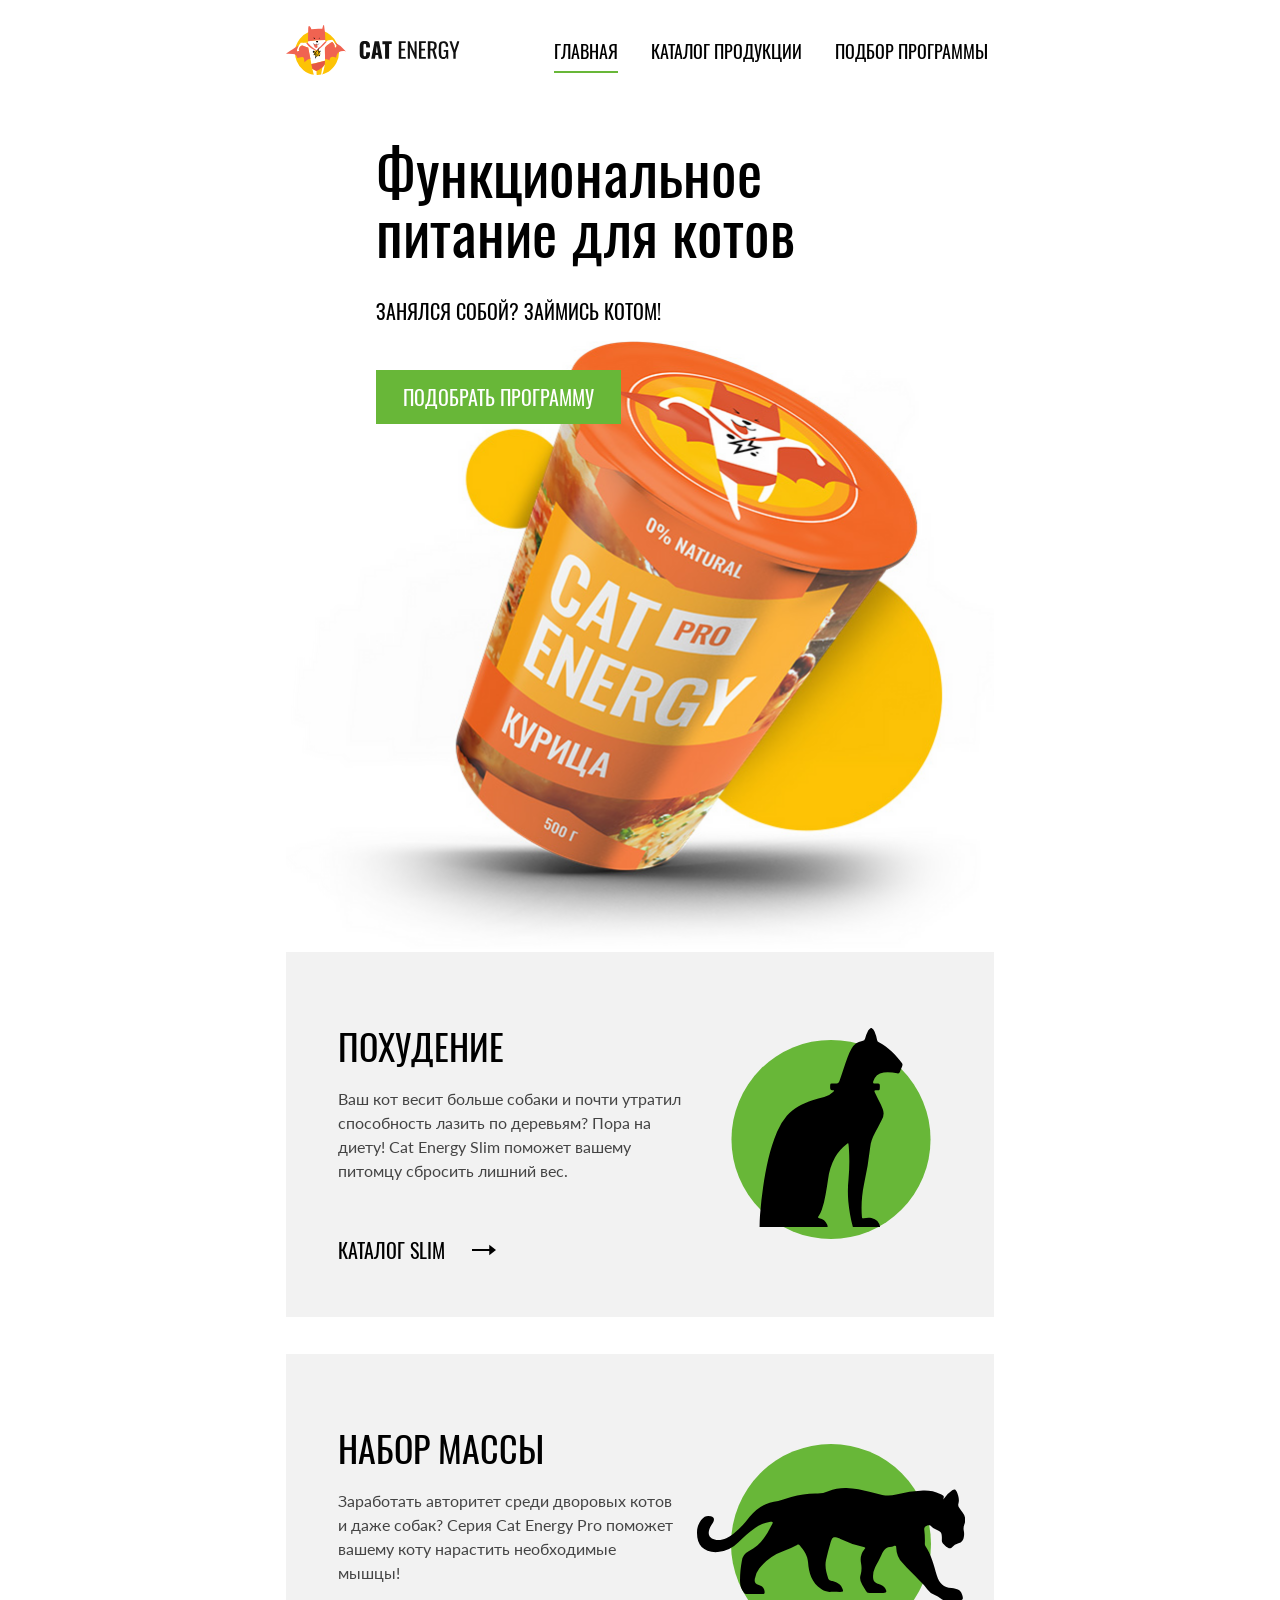
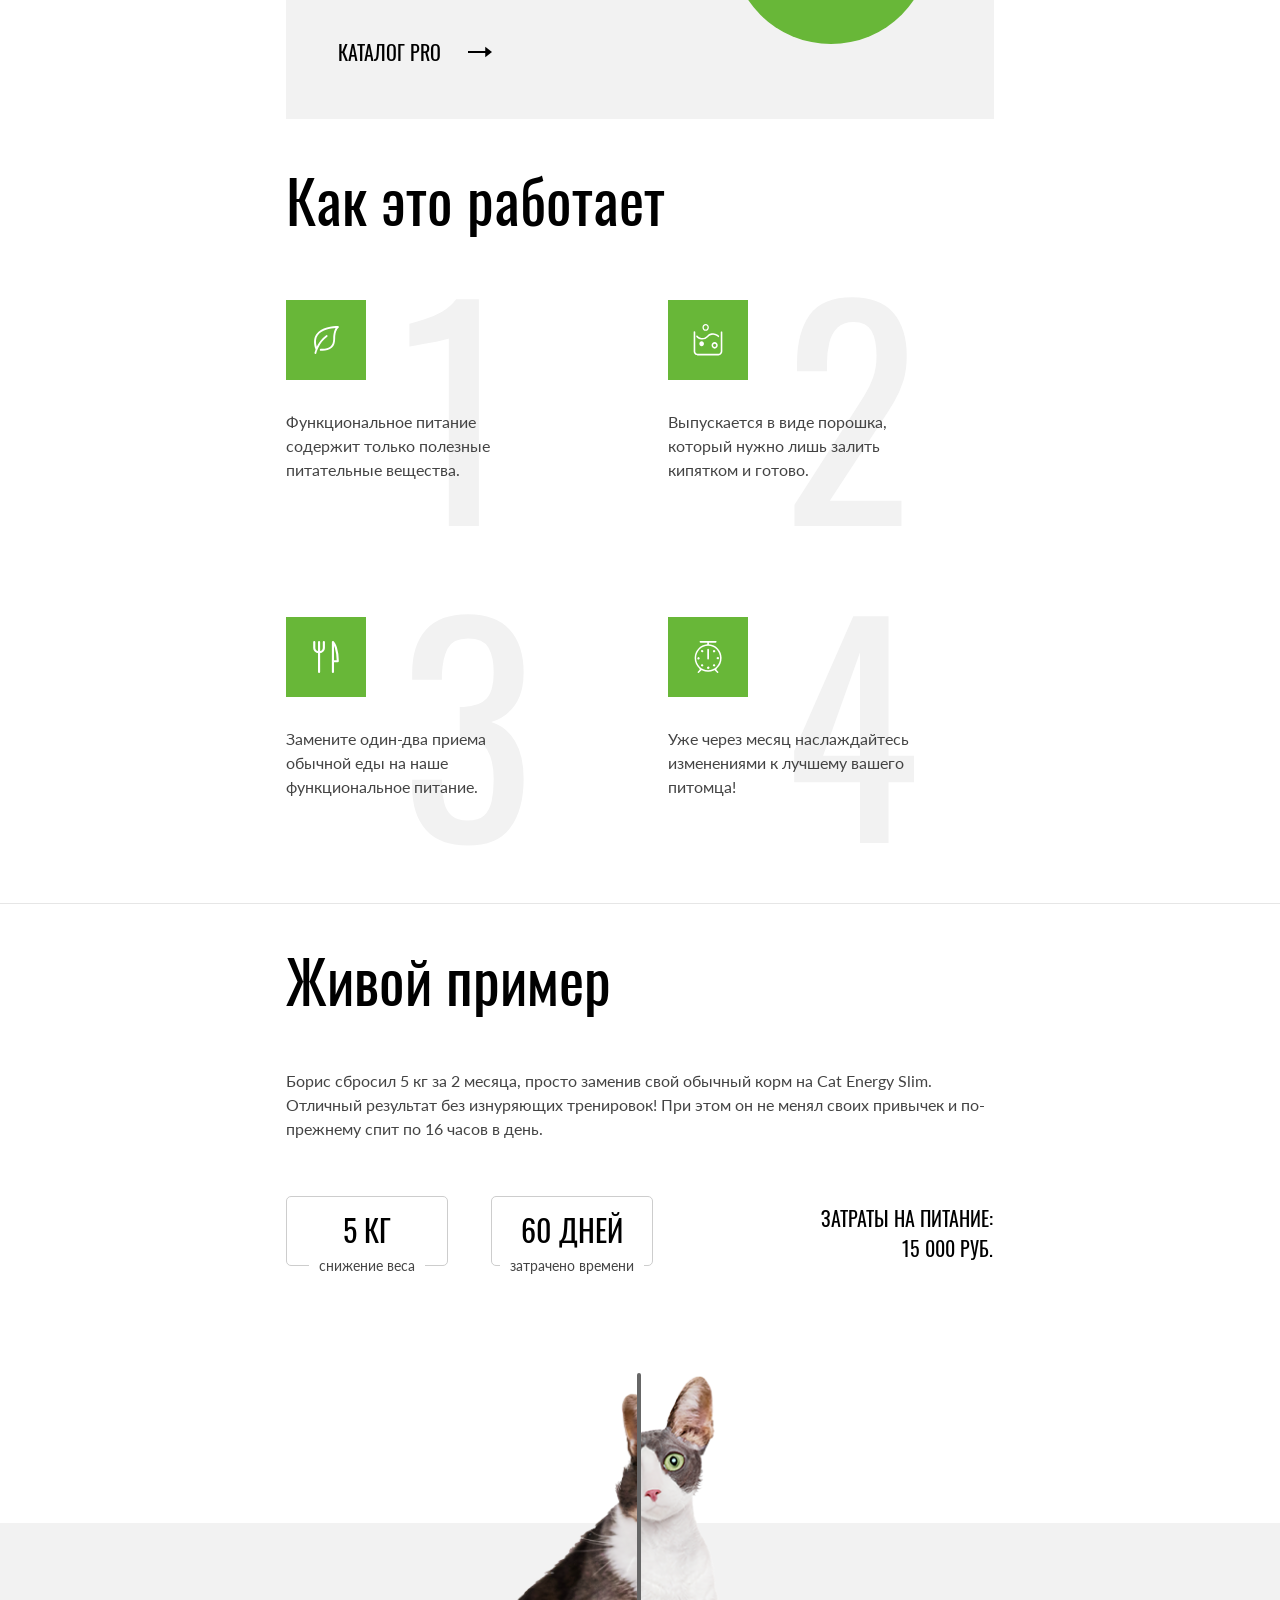
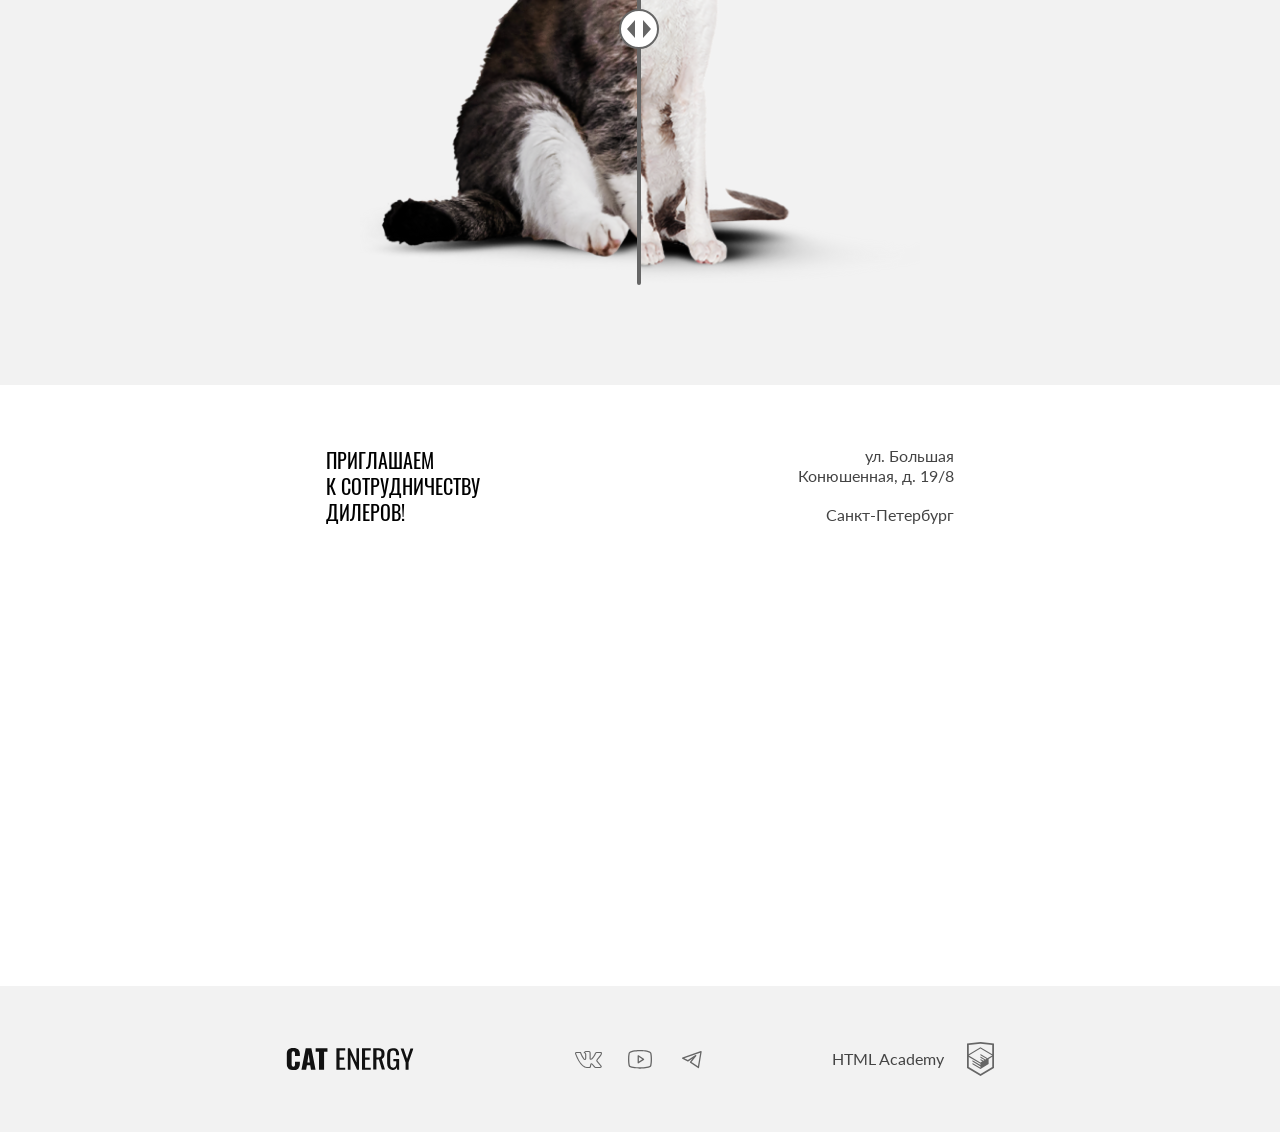
==== commit 8cb96188: "Deploying to gh-pages from @ KarinaDemchenko02/2558209-cat-energy-32@dda254db4e51505e79374360ac05ba3" ====
--- a/index.html
+++ b/index.html
@@ -1 +1 @@
-<!DOCTYPE html><html class="page" lang="ru"><head><meta charset="UTF-8"><title>Кэт энерджи</title><meta name="viewport" content="width=device-width,initial-scale=1"><link rel="icon" href="favicon.ico"><link rel="icon" href="favicons/favicon.svg" type="image/svg+xml"><link rel="apple-touch-icon" href="favicons/favicon-apple.png"><link rel="manifest" href="manifest.webmanifest"><link rel="stylesheet" href="styles/styles.css"><script src="scripts/index.js" defer="defer"></script></head><body class="page__body"><header class="header"><div class="header__container"><div class="header__logo-container"><a class="header__logo logo" href="./index.html"><picture><source type="image/svg+xml" media="(min-width: 1440px)" srcset="images/logo-desktop.svg" width="70" height="59"><source type="image/svg+xml" media="(min-width: 768px)" srcset="images/logo-tablet.svg" width="60" height="50"><img class="logo__image logo__image--icon" src="images/logo-mobile.svg" alt="Логотип Cat Energy" width="33" height="38"></picture><img class="header__logo-title logo__image logo__image--title" src="images/logo-text.svg" alt="Cat Energy" width="101" height="18"> </a><button class="header__toggle button-burger button-burger--close" type="button"><span class="visually-hidden">Открыть меню</span></button></div><nav class="nav nav--open-nojs"><ul class="nav__list list"><li class="list__item list__item--current"><a class="list__link" href="./index.html">Главная</a></li><li class="list__item"><a class="list__link" href="./catalog.html">Каталог продукции</a></li><li class="list__item"><a class="list__link" href="/">Подбор программы</a></li></ul></nav></div><div class="header__hero hero"><h1 class="hero__heading">Функциональное питание для котов</h1><p class="hero__text">Занялся собой? Займись котом</p></div><picture><source type="image/png" media="(min-width: 1440px)" srcset="images/hero-desktop@1x.png, images/hero-desktop@2x.png 2x" width="552" height="499"><source type="image/png" media="(min-width: 768px)" srcset="images/hero-tablet@1x.png, images/hero-tablet@2x.png 2x" width="709" height="609"><img class="header__hero-image" src="images/hero-mobile@1x.png" srcset="images/hero-mobile@2x.png 2x" width="280" height="270" alt="Cat energy с курицей"></picture><a class="header__hero-button button" href="/">Подобрать программу</a></header><main class="main-container"><section class="advantages"><div class="container"><ul class="advantages__list"><li class="advantages__item advantages__item--slim"><h3 class="advantages__item-heading">Похудение</h3><p class="advantages__text">Ваш кот весит больше собаки и почти утратил способность лазить по деревьям? Пора на диету! Cat Energy Slim поможет вашему питомцу сбросить лишний вес.</p><a class="advantages__link" href="/">Каталог slim</a></li><li class="advantages__item advantages__item--pro"><h3 class="advantages__item-heading">Набор массы</h3><p class="advantages__text">Заработать авторитет среди дворовых котов и даже собак? Серия Cat Energy Pro поможет вашему коту нарастить необходимые мышцы!</p><a class="advantages__link" href="/">Каталог pro</a></li></ul></div></section><section class="work"><div class="container"><h2 class="work__heading heading-section">Как это работает</h2><ol class="work__list"><li class="work__item work__item--card-one"><p class="work__text">Функциональное питание содержит только полезные питательные вещества.</p></li><li class="work__item work__item--card-two"><p class="work__text">Выпускается в виде порошка, который нужно лишь залить кипятком и готово.</p></li><li class="work__item work__item--card-three"><p class="work__text">Замените один-два приема обычной еды на наше функциональное питание.</p></li><li class="work__item work__item--card-four"><p class="work__text">Уже через месяц наслаждайтесь изменениями к лучшему вашего питомца!</p></li></ol></div></section><section class="example"><div class="example__container container"><h2 class="example__heading heading-section">Живой пример</h2><p class="example__description">Борис сбросил 5 кг за 2 месяца, просто заменив свой обычный корм на Cat Energy Slim. Отличный результат без изнуряющих тренировок! При этом он не менял своих привычек и по-прежнему спит по 16 часов в день.</p><dl class="example__list"><div class="example__item"><dt class="example__value">5 кг</dt><dd class="example__params">снижение веса</dd></div><div class="example__item"><dt class="example__value">60 дней</dt><dd class="example__params">затрачено времени</dd></div><div class="example__item example__item--total"><dt class="example__value example__value--total">Затраты на питание:</dt><dd class="example__params example__params--total">15 000 руб.</dd></div></dl><div class="example__slider"><picture><source type="image/png" media="(min-width: 768px)" srcset="images/cat-before-tablet@1x.png, images/cat-before-tablet@2x.png 2x" width="560" height="512"><img class="example__slider-image example__slider-image--fat-cat" src="images/cat-before-mobile@1x.png" srcset="images/cat-before-mobile@2x.png 2x" width="280" height="256" alt="Толстый кот"></picture><picture><source type="image/png" media="(min-width: 768px)" srcset="images/cat-after-tablet@1x.png, images/cat-after-tablet@2x.png 2x" width="560" height="512"><img class="example__slider-image example__slider-image--thin-cat" src="images/cat-after-mobile@1x.png" srcset="images/cat-after-mobile@2x.png 2x" width="280" height="256" alt="Худой кот"></picture><button class="example__slider-control-button" type="button"><span class="visually-hidden">Переключить вид кота</span></button></div></div></section><section class="contacts"><div class="contacts__container-address"><div class="contacts__container-heading"><h3 class="contacts__heading">Приглашаем<br>к сотрудничеству<br>дилеров!</h3></div><div class="contacts__container-street"><address class="contacts__address"><span class="contacts__address-street">ул. Большая Конюшенная, д. 19/8</span> Санкт-Петербург</address></div></div><div class="contacts-map"><script async src="https://api-maps.yandex.ru/services/constructor/1.0/js/?um=constructor%3Aa70b588485700b86dbeb0b23fb0b46061e5efc784e68ea2d456d7e1fca6dc536&amp;width=100%25&amp;height=100%25&amp;lang=ru_RU&amp;scroll=true"></script><noscript><picture><source type="image/jpg" media="(min-width: 1440px)" srcset="images/map-desktop@1x.jpg, images/map-desktop@2x.jpg 2x" width="1440" height="400"><source type="image/jpg" media="(min-width: 768px)" srcset="images/map-tablet@1x.jpg, images/map-tablet@2x.jpg 2x" width="768" height="400"><img class="contacts-map__image" src="images/map-mobile@1x.jpg" srcset="images/map-mobile@2x.jpg 2x" width="320" height="362" alt="Карта с нашим адресом"></picture></noscript></div></section></main><footer class="footer"><div class="footer__container container"><a class="footer__logo logo-title" href="/"><img class="logo-title__image" src="images/logo-text.svg" alt="Cat Energy" width="128" height="24"></a><div class="footer__social-network social-network"><h2 class="visually-hidden">Социальные сети</h2><ul class="social-network__list"><li class="social-network__item"><a class="social-network__link social-network__link--vk" href="/"><span class="visually-hidden">vk</span></a></li><li class="social-network__item"><a class="social-network__link social-network__link--youtube" href="/"><span class="visually-hidden">youtube</span></a></li><li class="social-network__item"><a class="social-network__link social-network__link--telegram" href="/"><span class="visually-hidden">telegram</span></a></li></ul></div><div class="copyright"><a class="copyright__link" href="https://htmlacademy.ru/intensive/adaptive"><span class="copyright__name">HTML Academy</span></a></div></div></footer></body></html>+<!DOCTYPE html><html class="page" lang="ru"><head><meta charset="UTF-8"><title>Кэт энерджи</title><meta name="viewport" content="width=device-width,initial-scale=1"><link rel="icon" href="favicon.ico"><link rel="icon" href="favicons/favicon.svg" type="image/svg+xml"><link rel="apple-touch-icon" href="favicons/favicon-apple.png"><link rel="manifest" href="manifest.webmanifest"><link rel="stylesheet" href="styles/styles.css"><script src="scripts/index.js" defer="defer"></script></head><body class="page__body"><header class="header"><div class="header__container"><div class="header__logo-container"><a class="header__logo logo" href="./index.html"><picture><source type="image/svg+xml" media="(min-width: 1440px)" srcset="images/logo-desktop.svg" width="70" height="59"><source type="image/svg+xml" media="(min-width: 768px)" srcset="images/logo-tablet.svg" width="60" height="50"><img class="logo__image logo__image--icon" src="images/logo-mobile.svg" alt="Логотип Cat Energy" width="33" height="38"></picture><img class="header__logo-title logo__image logo__image--title" src="images/logo-text.svg" alt="Cat Energy" width="101" height="18"> </a><button class="header__toggle button-burger button-burger--close" type="button"><span class="visually-hidden">Открыть меню</span></button></div><nav class="nav nav--open-nojs"><ul class="nav__list list"><li class="list__item list__item--current"><a class="list__link" href="./index.html">Главная</a></li><li class="list__item"><a class="list__link" href="./catalog.html">Каталог продукции</a></li><li class="list__item"><a class="list__link" href="/">Подбор программы</a></li></ul></nav></div><div class="header__hero hero"><h1 class="hero__heading">Функциональное питание для котов</h1><p class="hero__text">Занялся собой? Займись котом!</p></div><picture><source type="image/png" media="(min-width: 1440px)" srcset="images/hero-desktop@1x.png, images/hero-desktop@2x.png 2x" width="552" height="499"><source type="image/png" media="(min-width: 768px)" srcset="images/hero-tablet@1x.png, images/hero-tablet@2x.png 2x" width="709" height="609"><img class="header__hero-image" src="images/hero-mobile@1x.png" srcset="images/hero-mobile@2x.png 2x" width="280" height="270" alt="Cat energy с курицей"></picture><a class="header__hero-button button" href="/">Подобрать программу</a></header><main class="main-container"><section class="advantages"><div class="container"><ul class="advantages__list"><li class="advantages__item advantages__item--slim"><h3 class="advantages__item-heading">Похудение</h3><p class="advantages__text">Ваш кот весит больше собаки и почти утратил способность лазить по деревьям? Пора на диету! Cat Energy Slim поможет вашему питомцу сбросить лишний вес.</p><a class="advantages__link" href="/">Каталог slim</a></li><li class="advantages__item advantages__item--pro"><h3 class="advantages__item-heading">Набор массы</h3><p class="advantages__text">Заработать авторитет среди дворовых котов и даже собак? Серия Cat Energy Pro поможет вашему коту нарастить необходимые мышцы!</p><a class="advantages__link" href="/">Каталог pro</a></li></ul></div></section><section class="work"><div class="container"><h2 class="work__heading heading-section">Как это работает</h2><ol class="work__list"><li class="work__item work__item--card-one"><p class="work__text">Функциональное питание содержит только полезные питательные вещества.</p></li><li class="work__item work__item--card-two"><p class="work__text">Выпускается в виде порошка, который нужно лишь залить кипятком и готово.</p></li><li class="work__item work__item--card-three"><p class="work__text">Замените один-два приема обычной еды на наше функциональное питание.</p></li><li class="work__item work__item--card-four"><p class="work__text">Уже через месяц наслаждайтесь изменениями к лучшему вашего питомца!</p></li></ol></div></section><section class="example"><div class="example__container container"><h2 class="example__heading heading-section">Живой пример</h2><p class="example__description">Борис сбросил 5 кг за 2 месяца, просто заменив свой обычный корм на Cat Energy Slim. Отличный результат без изнуряющих тренировок! При этом он не менял своих привычек и по-прежнему спит по 16 часов в день.</p><dl class="example__list"><div class="example__item"><dt class="example__value">5 кг</dt><dd class="example__params">снижение веса</dd></div><div class="example__item"><dt class="example__value">60 дней</dt><dd class="example__params">затрачено времени</dd></div><div class="example__item example__item--total"><dt class="example__value example__value--total">Затраты на питание:</dt><dd class="example__params example__params--total">15 000 руб.</dd></div></dl><div class="example__slider"><picture><source type="image/png" media="(min-width: 768px)" srcset="images/cat-before-tablet@1x.png, images/cat-before-tablet@2x.png 2x" width="560" height="512"><img class="example__slider-image example__slider-image--fat-cat" src="images/cat-before-mobile@1x.png" srcset="images/cat-before-mobile@2x.png 2x" width="280" height="256" alt="Толстый кот"></picture><picture><source type="image/png" media="(min-width: 768px)" srcset="images/cat-after-tablet@1x.png, images/cat-after-tablet@2x.png 2x" width="560" height="512"><img class="example__slider-image example__slider-image--thin-cat" src="images/cat-after-mobile@1x.png" srcset="images/cat-after-mobile@2x.png 2x" width="280" height="256" alt="Худой кот"></picture><button class="example__slider-control-button" type="button"><span class="visually-hidden">Переключить вид кота</span></button></div></div></section><section class="contacts"><div class="contacts__container-address"><div class="contacts__container-heading"><h3 class="contacts__heading">Приглашаем<br>к сотрудничеству<br>дилеров!</h3></div><div class="contacts__container-street"><address class="contacts__address"><span class="contacts__address-street">ул. Большая Конюшенная, д. 19/8</span> Санкт-Петербург</address></div></div><div class="contacts-map"><script async src="https://api-maps.yandex.ru/services/constructor/1.0/js/?um=constructor%3Aa70b588485700b86dbeb0b23fb0b46061e5efc784e68ea2d456d7e1fca6dc536&amp;width=100%25&amp;height=100%25&amp;lang=ru_RU&amp;scroll=true"></script><noscript><picture><source type="image/jpg" media="(min-width: 1440px)" srcset="images/map-desktop@1x.jpg, images/map-desktop@2x.jpg 2x" width="1440" height="400"><source type="image/jpg" media="(min-width: 768px)" srcset="images/map-tablet@1x.jpg, images/map-tablet@2x.jpg 2x" width="768" height="400"><img class="contacts-map__image" src="images/map-mobile@1x.jpg" srcset="images/map-mobile@2x.jpg 2x" width="320" height="362" alt="Карта с нашим адресом"></picture></noscript></div></section></main><footer class="footer"><div class="footer__container container"><a class="footer__logo logo-title" href="/"><img class="logo-title__image" src="images/logo-text.svg" alt="Cat Energy" width="128" height="24"></a><div class="footer__social-network social-network"><h2 class="visually-hidden">Социальные сети</h2><ul class="social-network__list"><li class="social-network__item"><a class="social-network__link social-network__link--vk" href="/"><span class="visually-hidden">vk</span></a></li><li class="social-network__item"><a class="social-network__link social-network__link--youtube" href="/"><span class="visually-hidden">youtube</span></a></li><li class="social-network__item"><a class="social-network__link social-network__link--telegram" href="/"><span class="visually-hidden">telegram</span></a></li></ul></div><div class="copyright"><a class="copyright__link" href="https://htmlacademy.ru/intensive/adaptive"><span class="copyright__name">HTML Academy</span></a></div></div></footer></body></html>
--- a/styles/styles.css
+++ b/styles/styles.css
@@ -1 +1 @@
-@font-face{font-family:Lato-Regular;font-weight:400;font-style:normal;font-display:swap;src:url(../fonts/lato/Lato-Regular.woff2)format("woff2")}@font-face{font-family:Oswald;font-weight:400;font-style:normal;font-display:swap;src:url(../fonts/oswald/oswaldregular.woff2)format("woff2")}*,:before,:after{box-sizing:border-box}html{height:100%}body{color:#444;margin:0}a{text-decoration:none}img{object-fit:contain;max-width:100%;height:auto}.header{grid-template-rows:auto auto 135px auto;grid-template-columns:1fr 280px 1fr;margin-bottom:20px;display:grid}.header picture{display:contents}.header:before{content:"";z-index:-1;background-color:#68b738d9;background-image:-webkit-linear-gradient(#68b738d9,#68b738d9),-webkit-image-set(url(../images/hero-bg-mobile@1x.webp) 1x type("image/webp"),url(../images/hero-bg-mobile@2x.webp) 2x type("image/webp"),url(../images/hero-bg-mobile@1x.jpg) 1x type("image/jpeg"),url(../images/hero-bg-mobile@2x.jpg) 2x type("image/jpeg")),-webkit-linear-gradient(bottom left,#3f3e43,#525157);background-image:linear-gradient(#68b738d9,#68b738d9),image-set("../images/hero-bg-mobile@1x.webp" 1x type("image/webp"),"../images/hero-bg-mobile@2x.webp" 2x type("image/webp"),"../images/hero-bg-mobile@1x.jpg" 1x type("image/jpeg"),"../images/hero-bg-mobile@2x.jpg" 2x type("image/jpeg")),linear-gradient(to bottom left,#3f3e43,#525157);background-position:bottom;background-repeat:no-repeat;grid-area:2/1/4/-1}@media (width>=768px){.header{grid-template-rows:repeat(3,auto);grid-template-columns:1fr 708px 1fr}.header:before{grid-area:none}}@media (width>=1440px){.header{grid-template-rows:auto auto 1fr;grid-template-columns:1fr 450px 60px 100px 610px 1fr}.header:before{background-color:#68b738d9;background-image:-webkit-linear-gradient(#68b738d9,#68b738d9),-webkit-image-set(url(../images/hero-bg-desktop@1x.webp) 1x type("image/webp"),url(../images/hero-bg-desktop@2x.webp) 2x type("image/webp"),url(../images/hero-bg-desktop@1x.jpg) 1x type("image/jpeg"),url(../images/hero-bg-desktop@2x.jpg) 2x type("image/jpeg")),-webkit-linear-gradient(bottom left,#3f3e43,#525157);background-image:linear-gradient(#68b738d9,#68b738d9),image-set("../images/hero-bg-desktop@1x.webp" 1x type("image/webp"),"../images/hero-bg-desktop@2x.webp" 2x type("image/webp"),"../images/hero-bg-desktop@1x.jpg" 1x type("image/jpeg"),"../images/hero-bg-desktop@2x.jpg" 2x type("image/jpeg")),linear-gradient(to bottom left,#3f3e43,#525157);background-position:100%;grid-area:1/5/-1/-1}}.header__container{flex-direction:column;grid-area:1/1/2/-1;align-items:flex-start;padding:13px 0 0;display:flex;position:relative}@media (width>=768px){.header__container{flex-direction:row;grid-column:2/-2;padding:25px 0}}@media (width>=1440px){.header__container{padding:55px 0 30px}}.header__logo-container{grid-template-columns:1fr auto;align-items:center;width:280px;margin-left:auto;margin-right:auto;padding-bottom:15px;display:grid}@media (width>=768px){.header__logo-container{width:unset;margin:0;padding:0}}.header__logo{align-items:center;width:100%;display:flex}@media (width>=768px){.header__logo{width:unset}}.header__logo-title{margin:0 auto}.header__hero-button{text-align:center;grid-column:2/-2;padding:10px 0}@media (width>=768px){.header__hero-button{grid-row:3/4;place-self:start;margin-left:90px;padding:14px 26px}}@media (width>=1440px){.header__hero-button{grid-column:2/4;margin-left:80px}}.header__hero-image{z-index:-1;grid-area:3/2/5/-2;padding-bottom:3px}@media (width>=1440px){.header__hero-image{grid-area:2/3/-1/-1;padding-bottom:50px}}@media (width>=768px){.header__toggle{display:none}}.container{width:280px;margin-left:auto;margin-right:auto}@media (width>=768px){.container{width:708px}}@media (width>=1440px){.container{width:1220px}}.logo__image--icon{margin-right:13px}.nav{visibility:hidden;opacity:0;flex-shrink:0;width:100%;height:0;transition:opacity .5s}@media (width>=768px){.nav{visibility:visible;opacity:1;max-width:500px;height:auto;margin-left:auto}}@media (width>=1440px){.nav{max-width:50%}}.nav--open{visibility:visible;opacity:1;background-color:#fff;height:auto;font-family:Oswald,Arial,sans-serif;transition:opacity .5s;position:absolute;top:65px;left:0;right:0}@media (width>=768px){.nav--open{position:unset;background-color:#0000}.nav__list{flex-flow:wrap;justify-content:end;align-items:center;gap:0 13px;display:flex}}.nav--open-nojs{visibility:visible;opacity:1;height:auto;position:static}.button-burger{background-color:#0000;background-image:url(../icons/stack.svg#menu-open);border:none;width:24px;height:24px;padding:0}.button-burger--close{background-image:url(../icons/stack.svg#menu-close)}.list{margin:0;padding:0;list-style:none}.list__link{color:#000;text-align:center;text-transform:uppercase;font-family:Oswald,Arial,sans-serif;font-size:18px;font-weight:400;line-height:20px;transition:opacity .3s ease-in-out;display:block}.list__link:hover{opacity:.6}.list__link:active{opacity:.3}@media (width>=768px){.list__link{font-size:18px;line-height:24px}}@media (width>=1440px){.list__link{color:#fff;font-size:20px;line-height:30px}.list__link-catalog{color:#111}}.list__item{border-top:1px solid #e6e6e6;padding:23px;position:relative}@media (width>=768px){.list__item{border-top:none;padding:10px}}.list__item--current{transition:opacity .3s ease-in-out}@media (width>=768px){.list__item--current:hover{opacity:.6}.list__item--current:active{opacity:.3}.list__item--current:after{content:"";background-color:#68b738;width:auto;height:2px;display:block;position:absolute;bottom:0;left:10px;right:10px}}@media (width>=1440px){.list__item--current:after{background-color:#fff}.list__item--current-catalog:after{background-color:#68b738}}.hero{text-align:center;color:#fff;grid-area:2/2/3/3;padding:25px 0;font-family:Oswald,Arial,sans-serif;font-weight:400}@media (width>=768px){.hero{text-align:left;color:#000;margin-bottom:0;margin-left:90px}.hero:before{display:none}}@media (width>=1440px){.hero{grid-column:2/4;margin-left:80px}}.hero__heading{text-align:center;margin:0 0 25px;font-size:36px;font-weight:400;line-height:36px}@media (width>=768px){.hero__heading{text-align:left;max-width:570px;padding:40px 0;font-size:60px;line-height:60px}}@media (width>=1440px){.hero__heading{padding:80px 0 40px}}.hero__text{text-transform:uppercase;margin:0;font-size:14px;line-height:14px}@media (width>=768px){.hero__text{margin-bottom:50px;font-size:20px;line-height:20px}}.button{color:#fff;text-transform:uppercase;background-color:#68b738;border:none;font-family:Oswald,Arial,sans-serif;font-size:16px;font-weight:400;line-height:20px;text-decoration:none;transition:background-color .3s ease-in-out}.button:hover{background-color:#5eaa2f}.button:active{color:#ffffff4d}.advantages{margin-bottom:20px}.advantages__item{background-color:#f2f2f2;grid-template-columns:70px 1fr;gap:22px 0;padding:20px 18px;display:grid}.advantages__item:before{content:"";background-position:50%;background-repeat:no-repeat;background-size:contain;width:67px;height:50px;display:block}.advantages__item:not(:last-child){margin-bottom:20px}@media (width>=768px){.advantages__item{grid-template-rows:repeat(3,auto);grid-template-columns:1fr 240px;gap:24px 10px;padding:75px 63px 59px 52px}.advantages__item:before{grid-area:1/2/-1/3;justify-self:end;width:200px;height:211px}}@media (width>=1440px){.advantages__item{grid-template-columns:152px 1fr;gap:10px;max-width:570px;min-height:374px;padding:47px 52px 55px}.advantages__item:not(:last-child){margin-bottom:0}.advantages__item:before{grid-area:auto;justify-self:flex-start;width:100px;height:106px}}.advantages__item--slim:before{background-image:url(../icons/stack.svg#cat-slim)}.advantages__item--pro:before{background-image:url(../icons/stack.svg#cat-pro);margin-left:-8px}.advantages__item-heading{color:#000;text-transform:uppercase;align-self:center;margin:0;font-family:Oswald,Arial,sans-serif;font-size:24px;font-weight:400;line-height:37px}@media (width>=768px){.advantages__item-heading{font-size:36px;line-height:36px}}.advantages__text{color:#444;grid-column:1/-1;margin:0;font-family:Lato-Regular,Arial,sans-serif;font-size:14px;font-weight:400;line-height:18px}@media (width>=768px){.advantages__text{grid-area:unset;font-size:16px;line-height:24px}}@media (width>=1440px){.advantages__text{grid-column:1/-1}}.advantages__link{color:#000;text-transform:uppercase;border-top:1px solid #d9d9d9;grid-column:1/-1;align-items:center;padding-top:20px;font-family:Oswald,Arial,sans-serif;font-size:16px;font-weight:400;line-height:16px;display:flex}.advantages__link:active{opacity:.5}.advantages__link:after{content:"";transform-origin:0;background-image:url(../icons/stack.svg#arrow);width:24px;height:12px;margin-left:15px;transition:transform .3s linear}.advantages__link:is(:hover,:active,:focus-visible,:focus):after{transform:scaleX(1.35)}@media (width>=768px){.advantages__link{border-top:none;font-size:20px;line-height:30px}}.advantages__list{flex-direction:column;margin:0;padding:0;list-style:none;display:flex}@media (width>=1440px){.advantages__list{flex-direction:row;gap:80px}}.work{margin-bottom:49px}@media (width>=1440px){.work{margin-bottom:0}}.work__heading{margin:0 0 40px}.work__list{flex-direction:column;margin:0;padding:0;list-style:none;display:flex}@media (width>=768px){.work__list{flex-flow:wrap}}@media (width>=1440px){.work__list{gap:37px 80px}}.work__text{color:#444;width:71%;margin:0;font-family:Lato-Regular,Arial,sans-serif;font-size:14px;font-weight:400;line-height:18px}@media (width>=768px){.work__text{font-size:16px;line-height:24px}}@media (width>=1440px){.work__text{width:100%}}.work__item{counter-increment:marker 1;flex-wrap:wrap;gap:20px;display:flex}.work__item:before{content:"";background-color:#68b738;background-position:50%;background-repeat:no-repeat;background-size:30px 32px;width:60px;height:60px;display:block}.work__item:not(:last-child){margin-bottom:20px}@media (width>=768px){.work__item{width:50%;padding:40px 80px 40px 0;position:relative}.work__item:after{color:#f2f2f2;content:counter(marker);z-index:-1;font-family:Lato-Regular,Arial,sans-serif;font-size:280px;font-weight:400;line-height:280px;position:absolute;top:0;bottom:0;left:115px}.work__item:not(:last-child){margin-bottom:0}.work__item:nth-child(-n+3){margin-bottom:37px}}@media (width>=1440px){.work__item{width:245px}}.work__item--card-one:before{background-image:url(../icons/stack.svg#leaf)}.work__item--card-two:before{background-image:url(../icons/stack.svg#water)}.work__item--card-three:before{background-image:url(../icons/stack.svg#eat)}.work__item--card-four:before{background-image:url(../icons/stack.svg#clock)}.heading-section{color:#000;font-family:Oswald,Arial,sans-serif;font-size:36px;font-weight:400;line-height:40px}@media (width>=768px){.heading-section{font-size:60px;line-height:60px}}.example{background-color:#eaeaea}@media (width>=768px){.example{background-color:#0000;border-top:1px solid #e6e6e6}}@media (width>=1440px){.example{border-top:none}}.example__container{grid-template-columns:1fr 280px 1fr;padding:25px 0 40px;display:grid}@media (width>=768px){.example__container{background:linear-gradient(0deg,#f2f2f2 462px,#fff 462px);grid-template-columns:1fr 708px 1fr;width:100%;padding:40px 0 100px}}@media (width>=1440px){.example__container{grid-template-rows:repeat(3,auto);grid-template-columns:1fr 433px 787px 1fr;margin-bottom:0;padding:0}}.example__heading{grid-area:1/2/2/3;margin:0 0 40px}@media (width>=1440px){.example__heading{margin:0 0 48px}}.example__list{flex-wrap:wrap;grid-column:2/3;justify-content:center;gap:15px 32px;margin:0;padding-bottom:20px;display:flex}@media (width>=768px){.example__list{justify-content:start}}@media (width>=1440px){.example__list{padding-top:70px}}.example__item{flex-direction:column;flex-basis:124px;display:flex}@media (width>=768px){.example__item{flex-basis:162px}}.example__description{color:#444;grid-column:2/3;width:100%;margin:0 0 20px;font-family:Lato-Regular,Arial,sans-serif;font-size:14px;font-weight:400;line-height:18px}@media (width>=768px){.example__description{font-size:16px;line-height:24px}}@media (width>=1440px){.example__description{margin:0}}.example__value{color:#000;text-transform:uppercase;text-align:center;border:1px solid #cdcdcd;border-radius:5px;padding:11px 14px 14px;font-family:Oswald,Arial,sans-serif;font-size:24px;font-weight:400;line-height:24px}@media (width>=768px){.example__value{padding:14px 14px 17px;font-size:30px;line-height:37px}}.example__params{color:#444;text-align:center;background-color:#eaeaea;margin:-.8em 19px 0;padding:0 10px;font-family:Lato-Regular,Arial,sans-serif;font-size:12px;font-weight:400;line-height:12px;display:block}@media (width>=768px){.example__params{background-color:#fff;font-size:14px;line-height:14px}}@media (width>=1440px){.example__params{background:linear-gradient(0deg,#f2f2f2 462px,#fff 462px)}}.example__item--total{flex-flow:row;flex-basis:auto;justify-content:center;gap:.5em;width:100%;display:flex}@media (width>=768px){.example__item--total{text-align:right;flex-direction:column;flex-basis:290px;width:auto;margin-left:auto}}@media (width>=1440px){.example__item--total{flex-direction:row;flex-basis:357px;justify-content:space-between;margin-left:0}}.example__value--total{color:#000;border:none;padding:0;font-family:Oswald,Arial,sans-serif;font-size:14px;font-weight:400;line-height:20px}@media (width>=768px){.example__value--total{text-align:end;font-size:20px;line-height:20px}}.example__params--total{color:#000;text-transform:uppercase;margin:0;padding:0;font-family:Oswald,Arial,sans-serif;font-size:14px;font-weight:400;line-height:20px}@media (width>=768px){.example__params--total{text-align:end;font-size:20px;line-height:20px}}.example__slider-control-button{background-color:#666;border:none;border-radius:2px;width:4px;height:100%;padding:0;transition:background-color .3s ease-in-out;display:block;position:absolute;left:50%}.example__slider-control-button:before{content:"";background-color:#fff;border:2px solid #666;border-radius:50%;width:40px;height:40px;transition:border-color .3s ease-in-out;display:block;position:absolute;top:50%;left:50%;transform:translate(-50%,-50%)}.example__slider-control-button:after{content:"";background-color:#666;width:24px;height:18px;transition:background-color .3s ease-in-out;display:block;position:absolute;top:50%;left:50%;transform:translate(-50%,-50%);-webkit-mask-image:url(../icons/stack.svg#controls);mask-image:url(../icons/stack.svg#controls);-webkit-mask-position:50%;mask-position:50%;-webkit-mask-size:contain;mask-size:contain;-webkit-mask-repeat:no-repeat;mask-repeat:no-repeat}.example__slider-control-button:is(:hover,:focus-visible,:focus){background-color:#68b738}.example__slider-control-button:active{opacity:.6}.example__slider-control-button:is(:hover,:focus-visible,:focus):before{border-color:#68b738}.example__slider-control-button:is(:hover,:focus-visible,:focus):after{background-color:#68b738}.example__slider{grid-column:2/3;justify-self:center;justify-items:center;width:280px;height:256px;display:flex;position:relative}@media (width>=768px){.example__slider{width:560px;height:512px}}@media (width>=1440px){.example__slider{grid-area:1/3/-1/4;justify-self:right;margin-top:50px}}.example__slider-image{object-fit:cover;height:100%;display:block;overflow:hidden}.example__slider-image--fat-cat{object-position:left;width:100%}.example__slider-image--thin-cat{object-position:right;width:100%}@media (width>=1440px){.contacts{grid-template-rows:95px auto 100px;grid-template-columns:1fr 1220px 1fr;display:grid}}.contacts__container-address{justify-content:space-between;align-items:center;width:280px;margin:0 auto;padding:26px 0;display:flex}@media (width>=768px){.contacts__container-address{width:708px;padding:60px 40px}}@media (width>=1440px){.contacts__container-address{margin-inline:unset;z-index:1;background-color:#fff;grid-area:2/2/3/3;grid-template-columns:1fr 160px;width:565px;padding:60px 80px;display:grid}}.contacts__heading{color:#000;text-transform:uppercase;width:100%;margin:0;font-family:Oswald,Arial,sans-serif;font-size:16px;font-weight:400;line-height:20px}@media (width>=768px) and (width<=1440px){.contacts__heading{width:100%;font-size:20px;line-height:26px}}@media (width>=1440px){.contacts__heading{width:100%}}.contacts__address{color:#444;width:100%;font-family:Lato-Regular,Arial,sans-serif;font-size:14px;font-style:normal;font-weight:400;line-height:20px}@media (width>=768px){.contacts__address{text-align:right;width:100%;font-size:16px;line-height:20px}}@media (width>=1440px){.contacts__address{text-align:start;width:100%}}@media (width>=768px){.contacts__address-street{margin-bottom:19px;display:inline-block}}.contacts__container-street{width:100%}@media (width>=768px) and (width<=1440px){.contacts__container-street{width:35%}}.contacts__container-heading{width:100%}.contacts-map{height:362px}@media (width>=768px){.contacts-map{height:400px}}@media (width>=1440px){.contacts-map{grid-area:1/1/-1/-1;height:100%}}.contacts-map__image{object-fit:cover;object-position:center;width:100%;height:100%;margin-inline:auto;display:block}.footer{background-color:#f2f2f2}.footer__container{flex-direction:column;justify-content:center;align-items:center;padding:16px 0 0;display:flex}@media (width>=768px){.footer__container{flex-direction:row;padding:35px 0}}.footer__logo{border-bottom:1px solid #d9d9d9;justify-content:center;width:100%;padding:20px 0;display:flex}@media (width>=768px){.footer__logo{border-bottom:unset}}.footer__social-network{border-bottom:1px solid #d9d9d9;width:100%;padding:20px 0}@media (width>=768px){.footer__social-network{border-bottom:unset}}.social-network__list{flex-wrap:wrap;justify-content:center;margin:0;padding:0;list-style:none;display:flex}.social-network__item:not(:last-child){margin-right:24px}.social-network__link:before{content:"";background-color:#666;width:28px;height:22px;transition:background-color .3s ease-in-out;display:block;-webkit-mask-position:50%;mask-position:50%;-webkit-mask-size:contain;mask-size:contain;-webkit-mask-repeat:no-repeat;mask-repeat:no-repeat}.social-network__link:is(:hover,:focus-visible,:focus):before{background-color:#68b738}.social-network__link:active{opacity:.6}.social-network__link--vk:before{content:"";-webkit-mask-image:url(../icons/stack.svg#vkontakte);mask-image:url(../icons/stack.svg#vkontakte)}.social-network__link--youtube:before{content:"";-webkit-mask-image:url(../icons/stack.svg#youtube);mask-image:url(../icons/stack.svg#youtube)}.social-network__link--telegram:before{content:"";-webkit-mask-image:url(../icons/stack.svg#telegram);mask-image:url(../icons/stack.svg#telegram)}.visually-hidden{clip:rect(0 0 0 0);border:0;width:1px;height:1px;margin:-1px;padding:0;position:absolute;overflow:hidden}.copyright{width:100%;padding:20px 0}.copyright__name{color:#444;font-family:Lato-Regular,Arial,sans-serif;font-size:16px;font-weight:400;line-height:20px}@media (width>=768px){.copyright__name{margin-right:23px}}.copyright__link{justify-content:space-between;display:flex}.copyright__link:after{content:"";background-color:#666;width:27px;height:34px;transition:background-color .3s ease-in-out;display:block;-webkit-mask-image:url(../icons/stack.svg#html-academy);mask-image:url(../icons/stack.svg#html-academy);-webkit-mask-position:50%;mask-position:50%;-webkit-mask-size:contain;mask-size:contain;-webkit-mask-repeat:no-repeat;mask-repeat:no-repeat}.copyright__link:is(:hover,:focus-visible,:focus):after{background-color:#68b738}.copyright__link:active{opacity:.6}@media (width>=768px){.copyright__link{justify-content:end;align-items:center}}.products__list{flex-wrap:wrap;margin:0;padding:0;list-style:none;display:flex}@media (width>=768px){.products__list{gap:60px;max-width:708px;margin-inline:auto}}@media (width>=1440px){.products__list{gap:65px 80px;max-width:1220px}}.products__heading{color:#000;margin:27px 0 41px;margin-left:auto;margin-right:auto;font-family:Oswald,Arial,sans-serif;font-size:36px;font-weight:400;line-height:36px}@media (width>=768px){.products__heading{font-size:60px;line-height:60px}}.products-card{border-top:1px solid #ebebeb;justify-content:center;width:100%;display:flex}.products-card:last-of-type{border-bottom:1px solid #eaeaea}@media (width>=768px){.products-card{width:unset;border-top:none}}@media (width>=1440px){.products-card:last-of-type{border-bottom:none}}.products-card__container{grid-template-rows:repeat(3,auto);grid-template-columns:140px 140px;padding:20px 0 25px;display:grid}@media (width>=768px){.products-card__container{background:linear-gradient(#0000 81px,#f2f2f2 81px);grid-template-rows:minmax(100px,auto) 1fr auto;grid-template-columns:1fr;gap:16px;width:324px;padding:0 37px 40px}}@media (width>=1440px){.products-card__container{grid-template-rows:minmax(100px,auto) auto 1fr auto;gap:7px;width:245px}}.products-card__heading{color:#222;text-transform:uppercase;width:90px;margin:0;font-family:Oswald,Arial,sans-serif;font-size:16px;font-weight:400;line-height:20px}@media (width>=768px){.products-card__heading{text-align:center;justify-self:center;width:150px;font-size:20px;line-height:24px}}.products-card__param{color:#444;margin:0;font-family:Lato-Regular,Arial,sans-serif;font-size:12px;font-weight:400;line-height:16px}@media (width>=768px){.products-card__param{font-size:16px;line-height:20px}}.products-card__link{grid-row:1/-2;place-self:center}@media (width>=768px){.products-card__link{grid-row:unset}}.products-card__param-container{justify-content:space-between;display:flex}@media (width>=768px){.products-card__param-container{border-bottom:1px solid #cdcdcd;padding:5px 0}}.products-card__button{text-align:center;grid-area:-2/1/-1/-1;margin-top:20px;padding:10px 0}@media (width>=768px){.products-card__button{grid-area:unset}}@media (width>=1440px){.products-card__button--additional{width:30%;margin-top:0}}.products-card__image{height:225px}@media (width>=768px){.products-card-more{padding-top:81px}}.products-card-more__container{flex-direction:column;display:flex}.products-card-more__container:before{content:"";background-image:url(../icons/stack.svg#plus);background-position:50%;background-repeat:no-repeat;background-size:contain;place-self:center;width:30px;height:30px;margin-bottom:24px;display:block}@media (width>=768px){.products-card-more__container{background:0 0;border:2px solid #f2f2f2;justify-content:center;padding-top:50px}.products-card-more__container:before{width:60px;height:60px}}.products-card-more__heading{color:#000;text-transform:uppercase;margin:0 0 14px;font-family:Oswald,Arial,sans-serif;font-size:16px;font-weight:400;line-height:20px}@media (width>=768px){.products-card-more__heading{text-align:center;padding-inline:35px;font-size:20px;line-height:24px}}.products-card-more__description{color:#444;margin:0 0 20px;font-family:Lato-Regular,Arial,sans-serif;font-size:12px;font-weight:400;line-height:16px}@media (width>=768px){.products-card-more__description{text-align:center;padding-inline:35px;font-size:16px;line-height:18px}}.products-card-more__button{color:#444;background-color:#f2f2f2;padding:10px 0;transition:background-color .3s ease-in-out}.products-card-more__button:hover,.products-card-more__button:active{color:#444;background-color:#ebebeb}@media (width>=768px){.products-card-more__button{margin-top:auto}}.additional-offer__container{grid-template-rows:auto;grid-template-columns:1fr 280px 1fr;align-items:center;margin-top:14px;margin-bottom:35px;display:grid}.additional-offer__container:after{content:"";z-index:-1;border:1px solid #68b738;grid-area:1/2/auto/-1;margin-bottom:4px}@media (width>=768px){.additional-offer__container{grid-template-columns:1fr 708px 1fr;margin-top:35px;margin-bottom:80px}.additional-offer__container:after{grid-area:1/1/auto/-1}}@media (width>=1440px){.additional-offer__container{grid-template-columns:1fr 1220px 1fr}.additional-offer__content-container{display:flex}}.additional-offer__heading{background-color:#fff;grid-area:1/2/auto/3;margin:0 auto 0 0;padding-right:40px}@media (width>=768px){.additional-offer__heading{padding-left:40px}}@media (width>=1440px){.additional-offer__heading{margin-left:-40px}}.additional-offer__list{margin:0;padding:0;list-style:none}@media (width>=768px){.additional-offer__list{margin-bottom:70px}}@media (width>=1440px){.additional-offer__list{width:896px;margin-bottom:0;margin-right:81px}}.additional-offer__item{border-top:1px solid #cdcdcd;flex-direction:column;padding:14px 0 15px}@media (width>=768px){.additional-offer__item{border:1px solid #cdcdcd;border-bottom:none;padding:27px 38px}}@media (width>=1440px){.additional-offer__item{border:none;border-top:1px solid #cdcdcd;flex-direction:row;justify-content:space-between;align-items:center;padding:15px 0}}.additional-offer__heading-card{width:100%;margin-bottom:13px}@media (width>=768px){.additional-offer__heading-card{text-align:start}}@media (width>=1440px){.additional-offer__heading-card{margin-bottom:0}}@media (width>=768px){.additional-offer__param-container{align-items:center;display:flex}}@media (width>=1440px){.additional-offer__param-container{width:100%;margin-right:40px}}.present{background-color:#68b738d9;background-image:-webkit-linear-gradient(#68b738d9,#68b738d9),-webkit-image-set(url(../images/present-bg-mobile@1x.webp) 1x type("image/webp"),url(../images/present-bg-mobile@2x.webp) 2x type("image/webp"),url(../images/present-bg-mobile@1x.jpg) 1x type("image/jpeg"),url(../images/present-bg-mobile@2x.jpg) 2x type("image/jpeg"));background-image:linear-gradient(#68b738d9,#68b738d9),image-set("../images/present-bg-mobile@1x.webp" 1x type("image/webp"),"../images/present-bg-mobile@2x.webp" 2x type("image/webp"),"../images/present-bg-mobile@1x.jpg" 1x type("image/jpeg"),"../images/present-bg-mobile@2x.jpg" 2x type("image/jpeg"));background-position:50%;background-repeat:no-repeat;background-size:cover;flex-direction:column;justify-content:space-between;width:100%;min-height:290px;padding:42px;display:flex}.present:before{content:"";background-image:url(../icons/stack.svg#gift);background-position:50%;background-repeat:no-repeat;background-size:contain;width:100%;height:83px;display:block}@media (width>=768px){.present{flex-direction:row;align-items:center;min-height:200px;padding:56px 125px 56px 78px}.present:before{width:23%}}@media (width>=1440px){.present{flex-direction:column;width:245px;padding:42px}.present:before{width:80px}}.present__description{color:#fff;text-align:center;margin:0;font-family:Lato-Regular,Arial,sans-serif;font-size:16px;font-weight:400;line-height:20px}@media (width>=768px){.present__description{text-align:left}}@media (width>=1440px){.present__description{text-align:center;width:161px}}.catalog-heading{color:#000;font-family:Oswald,Arial,sans-serif;font-size:24px;font-weight:400;line-height:24px}@media (width>=768px){.catalog-heading{font-size:32px;line-height:32px}}@media (width>=1440px){.catalog-heading{font-size:40px;line-height:40px}}.param{color:#444;justify-content:space-between;margin:0;font-family:Lato-Regular,Arial,sans-serif;font-size:14px;font-weight:400;line-height:15px;display:flex}@media (width>=768px){.param{width:51%;font-size:16px;line-height:20px}}.page__body{flex-direction:column;min-width:280px;min-height:100vh;display:flex}.page__catalog{border-bottom:1px solid #d9d9d9;grid-template-rows:auto;grid-template-columns:auto;margin-bottom:0}.page__catalog:before{display:none}@media (width>=768px){.page__catalog{border-bottom:none;width:708px;margin-left:auto;margin-right:auto}}@media (width>=1440px){.page__catalog{width:1220px}}.page__catalog-contacts{background-color:#f2f2f2}.stocks{padding:10px 0 30px}@media (width>=768px){.stocks{padding:25px 0 70px}}.stocks__description{color:#000;text-align:center;margin:0 0 24px;font-family:Oswald,Arial,sans-serif;font-size:16px;font-weight:400;line-height:24px}@media (width>=768px){.stocks__description{padding-inline:40px;font-size:24px;line-height:32px}}.stocks__container-heading{grid-template-rows:auto;grid-template-columns:1fr 280px 1fr;align-items:center;margin-top:14px;margin-bottom:10px;display:grid}.stocks__container-heading:after{content:"";z-index:-1;border:1px solid #68b738;grid-area:1/2/auto/-1;margin-bottom:4px}@media (width>=768px){.stocks__container-heading{grid-template-columns:1fr 708px 1fr;margin-bottom:40px}.stocks__container-heading:after{grid-area:1/1/auto/-1}}@media (width>=1440px){.stocks__container-heading{grid-template-columns:1fr 1220px 1fr;margin-bottom:50px}}.stocks__heading{background-color:#fff;grid-area:1/2/auto/3;margin:0 auto 0 0;padding-right:40px}@media (width>=768px){.stocks__heading{padding-left:40px}}@media (width>=1440px){.stocks__heading{margin-left:-40px}}.form-subscribe{width:100%}@media (width>=768px){.form-subscribe{display:flex}}.form-subscribe__input{opacity:border-color ease-in-out .3;z-index:10;border:1px solid #e7e7e7;width:100%;margin-bottom:16px;padding:13px}.form-subscribe__input:hover{border-color:#cdcdcd}.form-subscribe__input:focus{outline:2px solid #444}@media (width>=768px){.form-subscribe__input{margin-bottom:0}}.form-subscribe__input::placeholder{color:#444;text-transform:uppercase;font-family:Oswald,Arial,sans-serif;font-size:20px;font-weight:400;line-height:30px}.form-subscribe__button{text-align:center;width:100%;padding:15px 0}+@font-face{font-family:Lato-Regular;font-weight:400;font-style:normal;font-display:swap;src:url(../fonts/lato/Lato-Regular.woff2)format("woff2")}@font-face{font-family:Oswald;font-weight:400;font-style:normal;font-display:swap;src:url(../fonts/oswald/oswaldregular.woff2)format("woff2")}*,:before,:after{box-sizing:border-box}html{height:100%}body{color:#444;margin:0}a{text-decoration:none}img{object-fit:contain;max-width:100%;height:auto}.button{color:#fff;text-transform:uppercase;background-color:#68b738;border:none;font-family:Oswald,Arial,sans-serif;font-size:16px;font-weight:400;line-height:20px;text-decoration:none;transition:background-color .3s ease-in-out}.button:hover{background-color:#5eaa2f}.button:active{color:#ffffff4d}.products-card{border-top:1px solid #ebebeb;justify-content:center;width:100%;display:flex}.products-card:last-of-type{border-bottom:1px solid #eaeaea}@media (width>=768px){.products-card{width:unset;border-top:none}.products-card:last-of-type{border-bottom:0}}.products-card__container{grid-template-rows:repeat(3,auto);grid-template-columns:140px 140px;padding:24px 0 21px;display:grid}@media (width>=768px){.products-card__container{background:linear-gradient(#0000 81px,#f2f2f2 81px);grid-template-rows:minmax(100px,auto) 1fr auto;grid-template-columns:1fr;gap:12px;width:324px;padding:0 37px 41px}}@media (width>=1440px){.products-card__container{grid-template-rows:minmax(100px,auto) auto 1fr auto;gap:8px;width:245px;padding:0 37px 46px}}.products-card__heading{color:#222;text-transform:uppercase;width:90px;margin:0 0 7px;font-family:Oswald,Arial,sans-serif;font-size:16px;font-weight:400;line-height:20px}@media (width>=768px){.products-card__heading{text-align:center;justify-self:center;width:150px;margin-bottom:2px;font-size:20px;line-height:24px}}.products-card__param{color:#444;margin:0;font-family:Lato-Regular,Arial,sans-serif;font-size:12px;font-weight:400;line-height:16px}@media (width>=768px){.products-card__param{font-size:16px;line-height:18px}}.products-card__link{grid-row:1/-2;place-self:center}@media (width>=768px){.products-card__link{grid-row:unset}}.products-card__param-container{justify-content:space-between;display:flex}@media (width>=768px){.products-card__param-container{border-bottom:1px solid #cdcdcd;padding:5px 0}}@media (width>=1440px){.products-card__param-container{padding:6.5px 0}}.products-card__button{text-align:center;grid-area:-2/1/-1/-1;margin-top:16px;padding:10px 0}@media (width>=768px){.products-card__button{grid-area:unset;margin-top:21px}}@media (width>=1440px){.products-card__button{margin-top:25px}}.products-card__button--additional{margin-top:12px}@media (width>=768px){.products-card__button--additional{margin-top:11px}}@media (width>=1440px){.products-card__button--additional{width:40%;margin-top:0}}.products-card__image{height:103px}@media (width>=768px){.products-card__image{height:226px}}@media (width>=1440px){.products-card__image{height:220px}}@media (width>=768px){.products-card__name,.products-card__value{line-height:20px}}.header{grid-template-rows:auto auto 135px auto;grid-template-columns:1fr 280px 1fr;margin-bottom:20px;display:grid}.header picture{display:contents}.header:before{content:"";z-index:-1;background-color:#68b738d9;background-image:-webkit-linear-gradient(#68b738d9,#68b738d9),-webkit-image-set(url(../images/hero-bg-mobile@1x.webp) 1x type("image/webp"),url(../images/hero-bg-mobile@2x.webp) 2x type("image/webp"),url(../images/hero-bg-mobile@1x.jpg) 1x type("image/jpeg"),url(../images/hero-bg-mobile@2x.jpg) 2x type("image/jpeg")),-webkit-linear-gradient(bottom left,#3f3e43,#525157);background-image:linear-gradient(#68b738d9,#68b738d9),image-set("../images/hero-bg-mobile@1x.webp" 1x type("image/webp"),"../images/hero-bg-mobile@2x.webp" 2x type("image/webp"),"../images/hero-bg-mobile@1x.jpg" 1x type("image/jpeg"),"../images/hero-bg-mobile@2x.jpg" 2x type("image/jpeg")),linear-gradient(to bottom left,#3f3e43,#525157);background-position:bottom;background-repeat:no-repeat;grid-area:2/1/4/-1}@media (width>=768px){.header{grid-template-rows:repeat(3,auto);grid-template-columns:1fr 708px 1fr;margin-bottom:0}.header:before{grid-area:none}}@media (width>=1440px){.header{grid-template-rows:auto auto 1fr;grid-template-columns:1fr 450px 60px 100px 610px 1fr}.header:before{background-color:#68b738d9;background-image:-webkit-linear-gradient(#68b738d9,#68b738d9),-webkit-image-set(url(../images/hero-bg-desktop@1x.webp) 1x type("image/webp"),url(../images/hero-bg-desktop@2x.webp) 2x type("image/webp"),url(../images/hero-bg-desktop@1x.jpg) 1x type("image/jpeg"),url(../images/hero-bg-desktop@2x.jpg) 2x type("image/jpeg")),-webkit-linear-gradient(bottom left,#3f3e43,#525157);background-image:linear-gradient(#68b738d9,#68b738d9),image-set("../images/hero-bg-desktop@1x.webp" 1x type("image/webp"),"../images/hero-bg-desktop@2x.webp" 2x type("image/webp"),"../images/hero-bg-desktop@1x.jpg" 1x type("image/jpeg"),"../images/hero-bg-desktop@2x.jpg" 2x type("image/jpeg")),linear-gradient(to bottom left,#3f3e43,#525157);background-position:100%;grid-area:1/5/-1/-1}}.header__container{flex-direction:column;grid-area:1/1/2/-1;align-items:flex-start;padding:13px 0 0;display:flex;position:relative}@media (width>=768px){.header__container{flex-direction:row;grid-column:2/-2;padding:25px 0}}@media (width>=1440px){.header__container{padding:55px 0 30px}}.header__logo-container{grid-template-columns:1fr auto;align-items:center;width:280px;margin-left:auto;margin-right:auto;padding-bottom:14px;display:grid}@media (width>=768px){.header__logo-container{width:unset;margin:0;padding:0}}.header__logo{align-items:center;width:91%;display:flex}@media (width>=768px){.header__logo{width:unset}}.header__logo-title{margin:0 auto}@media (width>=1440px){.header__logo-title{width:118px}}.header__hero-button{text-align:center;grid-column:2/-2;padding:12px 0 8px}@media (width>=768px){.header__hero-button{grid-row:3/4;place-self:start;margin-left:90px;padding:14px 27px;font-size:20px;line-height:26px}}@media (width>=1440px){.header__hero-button{grid-column:2/4;margin-left:80px}}.header__hero-image{z-index:-1;grid-area:3/2/5/-2;padding-bottom:3px}@media (width>=768px){.header__hero-image{margin-top:-29px}}@media (width>=1440px){.header__hero-image{grid-area:2/3/-1/-1;margin-top:0;margin-left:-3px;padding-bottom:50px}}@media (width>=768px){.header__toggle{display:none}}.container{width:280px;margin-left:auto;margin-right:auto}@media (width>=768px){.container{width:708px}}@media (width>=1440px){.container{width:1220px}}.logo__image--icon{margin-right:13px}.nav{visibility:hidden;opacity:0;flex-shrink:0;width:100%;height:0;transition:opacity .5s}@media (width>=768px){.nav{width:unset;visibility:visible;opacity:1;max-width:500px;height:auto;margin-left:auto;margin-right:-4px;padding-top:4px}}@media (width>=1440px){.nav{max-width:50%;margin-right:-8px;padding-top:6px}}.nav--open{visibility:visible;opacity:1;background-color:#fff;height:auto;font-family:Oswald,Arial,sans-serif;transition:opacity .5s;position:absolute;top:65px;left:0;right:0}@media (width>=768px){.nav--open{position:unset;background-color:#0000}.nav__list{flex-flow:wrap;justify-content:end;align-items:center;gap:0 13px;display:flex}}.nav--open-nojs{visibility:visible;opacity:1;height:auto;position:static}.button-burger{background-color:#0000;background-image:url(../icons/stack.svg#menu-open);border:none;width:24px;height:24px;padding:0}.button-burger--close{background-image:url(../icons/stack.svg#menu-close)}.list{margin:0;padding:0;list-style:none}.list__link{color:#000;text-align:center;text-transform:uppercase;font-family:Oswald,Arial,sans-serif;font-size:18px;font-weight:400;line-height:20px;transition:opacity .3s ease-in-out;display:block}.list__link:hover{opacity:.6}.list__link:active{opacity:.3}@media (width>=768px){.list__link{font-size:18px;line-height:24px}}@media (width>=1440px){.list__link{color:#fff;font-size:20px;line-height:30px}.list__link-catalog{color:#111}}.list__item{border-top:1px solid #e6e6e6;padding:23px;position:relative}@media (width>=768px){.list__item{border-top:none;padding:10px}}.list__item--current{transition:opacity .3s ease-in-out}@media (width>=768px){.list__item--current:hover{opacity:.6}.list__item--current:active{opacity:.3}.list__item--current:after{content:"";background-color:#68b738;width:auto;height:2px;display:block;position:absolute;bottom:0;left:10px;right:10px}}@media (width>=1440px){.list__item--current:after{background-color:#fff}.list__item--current-catalog:after{background-color:#68b738}}.hero{text-align:center;color:#fff;grid-area:2/2/3/3;padding:27px 0;font-family:Oswald,Arial,sans-serif;font-weight:400}@media (width>=768px){.hero{text-align:left;color:#000;margin-bottom:0;margin-left:90px}.hero:before{display:none}}@media (width>=1440px){.hero{grid-column:2/4;margin-left:80px;padding:29px 0}}.hero__heading{text-align:center;margin:0 0 26px;font-size:36px;font-weight:400;line-height:36px}@media (width>=768px){.hero__heading{text-align:left;max-width:570px;padding:14px 0;font-size:60px;line-height:60px}}@media (width>=1440px){.hero__heading{margin:0;padding:52px 0 40px}}.hero__text{text-transform:uppercase;margin:0 6px 0 0;font-size:14px;line-height:14px}@media (width>=768px){.hero__text{margin-bottom:22px;font-size:20px;line-height:20px}.advantages{margin:0}}.advantages__item{background-color:#f2f2f2;grid-template-columns:70px 1fr;gap:22px 0;padding:21px 20px;display:grid}.advantages__item:before{content:"";background-position:50%;background-repeat:no-repeat;background-size:contain;width:67px;height:54px;margin-left:-8px;display:block}@media (width>=768px){.advantages__item{grid-template-rows:repeat(3,auto);grid-template-columns:1fr 240px;gap:16px 10px;padding:76px 63px 52px 52px}.advantages__item:before{grid-area:1/2/-1/3;justify-self:end;width:200px;height:211px}}@media (width>=1440px){.advantages__item{grid-template-columns:152px 1fr;gap:10px;max-width:570px;min-height:374px;padding:47px 52px 55px}.advantages__item:not(:last-child){margin-bottom:0}.advantages__item:before{grid-area:auto;justify-self:flex-start;width:100px;height:106px;margin-top:-6px;margin-left:1px}}.advantages__item--slim:before{background-image:url(../icons/stack.svg#cat-slim)}.advantages__item--pro:before{background-image:url(../icons/stack.svg#cat-pro);margin-left:-8px}@media (width>=768px){.advantages__item--pro:before{width:268px;height:200px;margin-top:14px;margin-left:0;margin-right:-34px}}@media (width>=1440px){.advantages__item--pro:before{width:134px;height:100px;margin-top:0;margin-left:-19px;margin-right:0}}.advantages__item-heading{color:#000;text-transform:uppercase;align-self:center;margin:0;font-family:Oswald,Arial,sans-serif;font-size:24px;font-weight:400;line-height:37px}@media (width>=768px){.advantages__item-heading{font-size:36px;line-height:36px}}.advantages__text{color:#444;grid-column:1/-1;margin:0;font-family:Lato-Regular,Arial,sans-serif;font-size:14px;font-weight:400;line-height:18px}@media (width>=768px){.advantages__text{grid-area:unset;padding-top:7px;padding-bottom:2px;font-size:16px;line-height:24px}}@media (width>=1440px){.advantages__text{grid-column:1/-1;padding-top:26px}}.advantages__link{color:#000;text-transform:uppercase;border-top:1px solid #d9d9d9;grid-column:1/-1;align-items:center;padding-top:19px;font-family:Oswald,Arial,sans-serif;font-size:16px;font-weight:400;line-height:16px;display:flex}.advantages__link:active{opacity:.5}.advantages__link:after{content:"";transform-origin:0;background-image:url(../icons/stack.svg#arrow);width:24px;height:12px;margin-left:15px;transition:transform .3s linear}.advantages__link:is(:hover,:active,:focus-visible,:focus):after{transform:scaleX(1.35)}@media (width>=768px){.advantages__link{grid-area:unset;border-top:none;justify-self:start;padding-top:34px;font-size:20px;line-height:30px}.advantages__link:after{margin-left:27px}}@media (width>=1440px){.advantages__link{grid-column:1/-1;padding-top:14px}}.advantages__list{flex-direction:column;gap:21px;margin:0;padding:0 0 21px;list-style:none;display:flex}@media (width>=768px){.advantages__list{gap:37px;padding:0 0 50px}}@media (width>=1440px){.advantages__list{flex-direction:row;gap:80px;padding:82px 0 71px}}.work{margin-bottom:49px}@media (width>=768px){.work{margin-bottom:46px}}@media (width>=1440px){.work{margin-bottom:0}}.work__heading{margin:0 0 41px}@media (width>=768px){.work__heading{margin:0 0 31px}}.work__list{flex-direction:column;margin:0;padding:0;list-style:none;display:flex}@media (width>=768px){.work__list{flex-flow:wrap;gap:37px 57px}}@media (width>=1440px){.work__list{gap:37px 80px}}.work__text{color:#444;width:71%;margin:0;font-family:Lato-Regular,Arial,sans-serif;font-size:14px;font-weight:400;line-height:18px}@media (width>=768px){.work__text{width:100%;font-size:16px;line-height:24px}}@media (width>=1440px){.work__text{padding-top:4px}}.work__item{counter-increment:marker 1;flex-wrap:wrap;gap:20px;display:flex}.work__item:before{content:"";background-color:#68b738;background-position:50%;background-repeat:no-repeat;background-size:30px 32px;width:60px;height:60px;display:block}.work__item:not(:last-child){margin-bottom:20px}@media (width>=768px){.work__item{flex-direction:column;align-items:flex-start;gap:30px;width:325px;min-height:280px;padding:40px 80px 40px 0;position:relative}.work__item:before{width:80px;height:80px}.work__item:after{color:#f2f2f2;content:counter(marker);z-index:-1;font-family:Oswald,Arial,sans-serif;font-size:280px;font-weight:400;line-height:280px;position:absolute;top:0;bottom:0;left:115px}.work__item:not(:last-child){margin-bottom:0}}@media (width>=1440px){.work__item{width:245px;padding-right:0}}.work__item--card-one:before{background-image:url(../icons/stack.svg#leaf)}.work__item--card-two:before{background-image:url(../icons/stack.svg#water)}.work__item--card-three:before{background-image:url(../icons/stack.svg#eat)}.work__item--card-four:before{background-image:url(../icons/stack.svg#clock)}.heading-section{color:#000;font-family:Oswald,Arial,sans-serif;font-size:36px;font-weight:400;line-height:40px}@media (width>=768px){.heading-section{font-size:60px;line-height:60px}}.example{background-color:#eaeaea}@media (width>=768px){.example{background-color:#0000;border-top:1px solid #e6e6e6}}@media (width>=1440px){.example{border-top:none}}.example__container{grid-template-columns:1fr 280px 1fr;padding:25px 0 40px;display:grid}@media (width>=768px){.example__container{background:linear-gradient(0deg,#f2f2f2 462px,#fff 462px);grid-template-columns:1fr 708px 1fr;width:100%;padding:45px 0 100px}}@media (width>=1440px){.example__container{grid-template-rows:repeat(3,auto);grid-template-columns:1fr 433px 787px 1fr;margin-bottom:0;padding:0}}.example__heading{grid-area:1/2/2/3;margin:0 0 39px}@media (width>=768px){.example__heading{margin:0 0 60px}}@media (width>=1440px){.example__heading{padding-top:72px;padding-bottom:85px}}.example__list{flex-wrap:wrap;grid-column:2/3;justify-content:center;gap:20px 32px;margin:0;padding-bottom:20px;display:flex}@media (width>=768px){.example__list{justify-content:start;gap:43px;padding-bottom:100px}}@media (width>=1440px){.example__list{gap:55px 43px;padding-top:70px;padding-bottom:75px}}.example__item{flex-direction:column;flex-basis:124px;display:flex}@media (width>=768px){.example__item{flex-basis:162px}}.example__description{color:#444;grid-column:2/3;width:100%;margin:0 0 20px;font-family:Lato-Regular,Arial,sans-serif;font-size:14px;font-weight:400;line-height:18px}@media (width>=768px){.example__description{margin:0 0 55px;font-size:16px;line-height:24px}}@media (width>=1440px){.example__description{margin:0}}.example__value{color:#000;text-transform:uppercase;text-align:center;border:1px solid #cdcdcd;border-radius:5px;padding:15px 14px 14px;font-family:Oswald,Arial,sans-serif;font-size:24px;font-weight:400;line-height:24px}@media (width>=768px){.example__value{padding:14px 14px 17px;font-size:30px;line-height:37px}}.example__params{color:#444;text-align:center;background-color:#eaeaea;align-self:center;margin:-.7em 19px 0;padding:0 10px;font-family:Lato-Regular,Arial,sans-serif;font-size:12px;font-weight:400;line-height:12px;display:block}@media (width>=768px){.example__params{background-color:#fff;margin:-.5em 8px 0;font-size:14px;line-height:14px}}@media (width>=1440px){.example__params{background:linear-gradient(0deg,#f2f2f2 462px,#fff 462px)}}.example__item--total{flex-flow:row;flex-basis:auto;justify-content:center;gap:.3em;width:100%;display:flex}@media (width>=768px){.example__item--total{text-align:right;flex-direction:column;flex-basis:290px;gap:13px;width:auto;margin-left:auto;margin-right:1px}}@media (width>=1440px){.example__item--total{flex-direction:row;flex-basis:357px;justify-content:space-between;align-items:center;margin-left:0}}.example__value--total{color:#000;border:none;padding:0;font-family:Oswald,Arial,sans-serif;font-size:14px;font-weight:400;line-height:20px}@media (width>=768px){.example__value--total{text-align:end;font-size:20px;line-height:14px}}.example__params--total{color:#000;text-transform:uppercase;align-self:auto;margin:0;padding:0;font-family:Oswald,Arial,sans-serif;font-size:14px;font-weight:400;line-height:20px}@media (width>=768px){.example__params--total{text-align:end;font-size:20px;line-height:20px}}@media (width>=1440px){.example__params--total{margin-right:30px}}.example__slider-control-button{background-color:#666;border:none;border-radius:2px;width:4px;height:100%;padding:0;transition:background-color .3s ease-in-out;display:block;position:absolute;left:49%}.example__slider-control-button:before{content:"";background-color:#fff;border:2px solid #666;border-radius:50%;width:40px;height:40px;transition:border-color .3s ease-in-out;display:block;position:absolute;top:50%;left:50%;transform:translate(-50%,-50%)}.example__slider-control-button:after{content:"";background-color:#666;width:24px;height:18px;transition:background-color .3s ease-in-out;display:block;position:absolute;top:50%;left:50%;transform:translate(-50%,-50%);-webkit-mask-image:url(../icons/stack.svg#controls);mask-image:url(../icons/stack.svg#controls);-webkit-mask-position:50%;mask-position:50%;-webkit-mask-size:contain;mask-size:contain;-webkit-mask-repeat:no-repeat;mask-repeat:no-repeat}.example__slider-control-button:is(:hover,:focus-visible,:focus){background-color:#68b738}.example__slider-control-button:active{opacity:.6}.example__slider-control-button:is(:hover,:focus-visible,:focus):before{border-color:#68b738}.example__slider-control-button:is(:hover,:focus-visible,:focus):after{background-color:#68b738}@media (width>=768px){.example__slider-control-button{left:49.5%}}.example__slider{grid-column:2/3;justify-self:center;justify-items:center;width:280px;height:256px;display:flex;position:relative}@media (width>=768px){.example__slider{width:560px;height:512px}}@media (width>=1440px){.example__slider{grid-area:1/3/-1/4;justify-self:right;margin-top:73px}}.example__slider-image{object-fit:cover;height:100%;display:block;overflow:hidden}.example__slider-image--fat-cat{object-position:left;width:100%}.example__slider-image--thin-cat{object-position:right;width:100%}@media (width>=1440px){.contacts{grid-template-rows:95px auto 100px;grid-template-columns:1fr 1220px 1fr;display:grid}}.contacts__container-address{justify-content:space-between;align-items:center;width:280px;margin:0 auto;padding:25px 0;display:flex}@media (width>=768px){.contacts__container-address{width:708px;padding:61px 40px}}@media (width>=1440px){.contacts__container-address{margin-inline:unset;z-index:1;background-color:#fff;grid-area:2/2/3/3;grid-template-columns:1fr 160px;width:565px;padding:61px 80px;display:grid}}.contacts__heading{color:#000;text-transform:uppercase;width:100%;margin:0;font-family:Oswald,Arial,sans-serif;font-size:16px;font-weight:400;line-height:20px}@media (width>=768px) and (width<=1440px){.contacts__heading{width:100%;font-size:20px;line-height:26px}}@media (width>=1440px){.contacts__heading{width:100%}}.contacts__address{color:#444;width:100%;font-family:Lato-Regular,Arial,sans-serif;font-size:14px;font-style:normal;font-weight:400;line-height:20px}@media (width>=768px){.contacts__address{text-align:right;width:100%;font-size:16px;line-height:20px}}@media (width>=1440px){.contacts__address{text-align:start;width:100%;margin-left:5px}}@media (width>=768px){.contacts__address-street{margin-bottom:19px;display:inline-block}}@media (width>=1440px){.contacts__address-street{margin-bottom:18px}}.contacts__container-street{width:100%}@media (width>=768px){.contacts__container-street{width:35%}}@media (width>=1440px){.contacts__container-street{width:100%}}.contacts__container-heading{width:100%}.contacts-map{height:362px}@media (width>=768px){.contacts-map{height:400px}}@media (width>=1440px){.contacts-map{grid-area:1/1/-1/-1;height:100%}}.contacts-map__image{object-fit:cover;object-position:center;width:100%;height:100%;margin-inline:auto;display:block}.footer{background-color:#f2f2f2}.footer__container{flex-direction:column;justify-content:center;align-items:center;padding:21px 0 20px;display:flex}@media (width>=768px){.footer__container{flex-direction:row;padding:36px 0}}@media (width>=1440px){.footer__container{padding:53px 0}}.footer__logo{border-bottom:1px solid #d9d9d9;justify-content:center;width:100%;padding:20px 0;display:flex}@media (width>=768px){.footer__logo{border-bottom:unset;justify-content:flex-start}}.footer__social-network{border-bottom:1px solid #d9d9d9;width:100%;padding:20px 0}@media (width>=768px){.footer__social-network{border-bottom:unset}}.social-network__list{flex-wrap:wrap;justify-content:center;margin:0;padding:0;list-style:none;display:flex}.social-network__item:not(:last-child){margin-right:24px}.social-network__link:before{content:"";background-color:#666;width:28px;height:22px;transition:background-color .3s ease-in-out;display:block;-webkit-mask-position:50%;mask-position:50%;-webkit-mask-size:contain;mask-size:contain;-webkit-mask-repeat:no-repeat;mask-repeat:no-repeat}.social-network__link:is(:hover,:focus-visible,:focus):before{background-color:#68b738}.social-network__link:active{opacity:.6}.social-network__link--vk:before{content:"";-webkit-mask-image:url(../icons/stack.svg#vkontakte);mask-image:url(../icons/stack.svg#vkontakte)}.social-network__link--youtube:before{content:"";-webkit-mask-image:url(../icons/stack.svg#youtube);mask-image:url(../icons/stack.svg#youtube)}.social-network__link--telegram:before{content:"";-webkit-mask-image:url(../icons/stack.svg#telegram);mask-image:url(../icons/stack.svg#telegram)}.visually-hidden{clip:rect(0 0 0 0);border:0;width:1px;height:1px;margin:-1px;padding:0;position:absolute;overflow:hidden}.copyright{width:100%;padding:20px 0}.copyright__name{color:#444;font-family:Lato-Regular,Arial,sans-serif;font-size:16px;font-weight:400;line-height:20px}@media (width>=768px){.copyright__name{margin-right:23px}}.copyright__link{justify-content:space-between;align-items:center;display:flex}.copyright__link:after{content:"";background-color:#666;width:27px;height:34px;transition:background-color .3s ease-in-out;display:block;-webkit-mask-image:url(../icons/stack.svg#html-academy);mask-image:url(../icons/stack.svg#html-academy);-webkit-mask-position:50%;mask-position:50%;-webkit-mask-size:contain;mask-size:contain;-webkit-mask-repeat:no-repeat;mask-repeat:no-repeat}.copyright__link:is(:hover,:focus-visible,:focus):after{background-color:#68b738}.copyright__link:active{opacity:.6}@media (width>=768px){.copyright__link{justify-content:end;align-items:center}}.products__list{flex-wrap:wrap;margin:0;padding:0;list-style:none;display:flex}@media (width>=768px){.products__list{gap:60px;max-width:708px;margin-inline:auto}}@media (width>=1440px){.products__list{gap:65px 80px;max-width:1220px}}.products__heading{color:#000;margin:27px 0 38px;margin-left:auto;margin-right:auto;font-family:Oswald,Arial,sans-serif;font-size:36px;font-weight:400;line-height:36px}@media (width>=768px){.products__heading{margin-top:42px;margin-bottom:84px;font-size:60px;line-height:60px}}@media (width>=1440px){.products__heading{margin-bottom:91px}}@media (width>=768px){.products-card-more{padding-top:81px}}@media (width>=1440px){.products-card-more{padding-top:75px}}.products-card-more__container{flex-direction:column;width:280px;padding:28px 0;display:flex}.products-card-more__container:before{content:"";background-image:url(../icons/stack.svg#plus);background-position:50%;background-repeat:no-repeat;background-size:contain;place-self:center;width:30px;height:30px;margin-bottom:24px;display:block}@media (width>=768px){.products-card-more__container{background:0 0;border:2px solid #f2f2f2;justify-content:center;align-items:center;width:324px;padding-top:49px;padding-bottom:40px}.products-card-more__container:before{width:60px;height:60px;margin-bottom:38px}}@media (width>=1440px){.products-card-more__container{width:245px;padding-bottom:44px}.products-card-more__container:before{margin-bottom:31px}}.products-card-more__heading{color:#000;text-align:center;text-transform:uppercase;margin:0 0 8px;font-family:Oswald,Arial,sans-serif;font-size:16px;font-weight:400;line-height:20px}@media (width>=768px){.products-card-more__heading{text-align:center;width:76%;padding-inline:35px;font-size:20px;line-height:24px}}@media (width>=1440px){.products-card-more__heading{margin-bottom:17px;padding-inline:20px}}.products-card-more__description{color:#444;text-align:center;margin:0 0 20px;font-family:Lato-Regular,Arial,sans-serif;font-size:12px;font-weight:400;line-height:16px}@media (width>=768px){.products-card-more__description{text-align:center;padding-inline:48px;font-size:16px;line-height:18px}}@media (width>=1440px){.products-card-more__description{padding-inline:20px}}.products-card-more__button{color:#444;background-color:#f2f2f2;padding:10px 0;transition:background-color .3s ease-in-out}.products-card-more__button:hover,.products-card-more__button:active{color:#444;background-color:#ebebeb}@media (width>=768px){.products-card-more__button{width:78%;margin-top:auto}}@media (width>=1440px){.products-card-more__button{width:70%}}.additional-offer__container{grid-template-rows:auto;grid-template-columns:1fr 280px 1fr;align-items:center;margin-top:23px;margin-bottom:33px;display:grid}.additional-offer__container:after{content:"";z-index:-1;border:1px solid #68b738;grid-area:1/2/auto/-1;margin-bottom:4px}@media (width>=768px){.additional-offer__container{grid-template-columns:1fr 708px 1fr;margin-top:74px;margin-bottom:81px}.additional-offer__container:after{grid-area:1/1/auto/-1}}@media (width>=1440px){.additional-offer__container{grid-template-columns:1fr 1220px 1fr;margin-top:66px;margin-bottom:78px}.additional-offer__content-container{display:flex}}.additional-offer__heading{background-color:#fff;grid-area:1/2/auto/3;margin:0 auto 0 0;padding-right:40px}@media (width>=768px){.additional-offer__heading{padding-left:40px}}@media (width>=1440px){.additional-offer__heading{margin-left:-40px}}.additional-offer__list{margin:0 0 35px;padding:0;list-style:none}@media (width>=768px){.additional-offer__list{margin-bottom:73px}}@media (width>=1440px){.additional-offer__list{width:896px;margin-bottom:0;margin-right:81px}}.additional-offer__item{border-top:1px solid #cdcdcd;flex-direction:column;padding:13px 0 17px}.additional-offer__item:last-child{border-bottom:1px solid #cdcdcd}@media (width>=768px){.additional-offer__item{border:1px solid #cdcdcd;border-bottom:none;padding:25px 38px}}@media (width>=1440px){.additional-offer__item{border:none;border-top:1px solid #cdcdcd;flex-direction:row;justify-content:space-between;align-items:center;padding:15.6px 0}}.additional-offer__heading-card{width:100%;margin-bottom:12px}@media (width>=768px){.additional-offer__heading-card{text-align:start}}@media (width>=1440px){.additional-offer__heading-card{margin-bottom:0;margin-right:42px}}@media (width>=768px){.additional-offer__param-container{align-items:center;display:flex}}@media (width>=1440px){.additional-offer__param-container{width:100%;margin-right:40px}}.present{background-color:#68b738d9;background-image:-webkit-linear-gradient(#68b738d9,#68b738d9),-webkit-image-set(url(../images/present-bg-mobile@1x.webp) 1x type("image/webp"),url(../images/present-bg-mobile@2x.webp) 2x type("image/webp"),url(../images/present-bg-mobile@1x.jpg) 1x type("image/jpeg"),url(../images/present-bg-mobile@2x.jpg) 2x type("image/jpeg"));background-image:linear-gradient(#68b738d9,#68b738d9),image-set("../images/present-bg-mobile@1x.webp" 1x type("image/webp"),"../images/present-bg-mobile@2x.webp" 2x type("image/webp"),"../images/present-bg-mobile@1x.jpg" 1x type("image/jpeg"),"../images/present-bg-mobile@2x.jpg" 2x type("image/jpeg"));background-position:50%;background-repeat:no-repeat;background-size:cover;flex-direction:column;justify-content:space-between;width:100%;min-height:290px;padding:42px;display:flex}.present:before{content:"";background-image:url(../icons/stack.svg#gift);background-position:50%;background-repeat:no-repeat;background-size:contain;width:100%;height:83px;margin-top:15px;display:block}@media (width>=768px){.present{background-color:#68b738d9;background-image:-webkit-linear-gradient(#68b738d9,#68b738d9),-webkit-image-set(url(../images/present-bg-tablet@1x.webp) 1x type("image/webp"),url(../images/present-bg-tablet@2x.webp) 2x type("image/webp"),url(../images/present-bg-tablet@1x.jpg) 1x type("image/jpeg"),url(../images/present-bg-tablet@2x.jpg) 2x type("image/jpeg"));background-image:linear-gradient(#68b738d9,#68b738d9),image-set("../images/present-bg-tablet@1x.webp" 1x type("image/webp"),"../images/present-bg-tablet@2x.webp" 2x type("image/webp"),"../images/present-bg-tablet@1x.jpg" 1x type("image/jpeg"),"../images/present-bg-tablet@2x.jpg" 2x type("image/jpeg"));flex-direction:row;align-items:center;min-height:200px;padding:46px 125px 46px 78px}.present:before{width:16%;margin-top:0}}@media (width>=1440px){.present{background-color:#68b738d9;background-image:-webkit-linear-gradient(#68b738d9,#68b738d9),-webkit-image-set(url(../images/present-bg-desktop@1x.webp) 1x type("image/webp"),url(../images/present-bg-desktop@2x.webp) 2x type("image/webp"),url(../images/present-bg-desktop@1x.jpg) 1x type("image/jpeg"),url(../images/present-bg-desktop@2x.jpg) 2x type("image/jpeg"));background-image:linear-gradient(#68b738d9,#68b738d9),image-set("../images/present-bg-desktop@1x.webp" 1x type("image/webp"),"../images/present-bg-desktop@2x.webp" 2x type("image/webp"),"../images/present-bg-desktop@1x.jpg" 1x type("image/jpeg"),"../images/present-bg-desktop@2x.jpg" 2x type("image/jpeg"));flex-direction:column;width:245px;padding:42px}.present:before{width:80px;margin-top:15px}}.present__description{color:#fff;text-align:center;margin:0;font-family:Lato-Regular,Arial,sans-serif;font-size:16px;font-weight:400;line-height:20px}@media (width>=768px){.present__description{text-align:left}}@media (width>=1440px){.present__description{text-align:center;width:161px}}.catalog-heading{color:#000;font-family:Oswald,Arial,sans-serif;font-size:24px;font-weight:400;line-height:24px}@media (width>=768px){.catalog-heading{font-size:32px;line-height:32px}}@media (width>=1440px){.catalog-heading{font-size:40px;line-height:40px}}.param{color:#444;justify-content:space-between;margin:0;font-family:Lato-Regular,Arial,sans-serif;font-size:14px;font-weight:400;line-height:15px;display:flex}@media (width>=768px){.param{width:100%;margin-bottom:6px;font-size:16px;line-height:20px}}@media (width>=1440px){.param{margin-bottom:0}}@media (width>=768px){.param__name{text-align:right;width:100%}}@media (width>=1440px){.param__name{text-align:start}}@media (width>=768px){.param__value{text-align:end;width:24%}}@media (width>=1440px){.param__value{text-align:start;width:21%}}.page__body{flex-direction:column;min-width:280px;min-height:100vh;display:flex}.page__catalog{border-bottom:1px solid #d9d9d9;grid-template-rows:auto;grid-template-columns:auto;margin-bottom:0}.page__catalog:before{display:none}@media (width>=768px){.page__catalog{border-bottom:none;width:708px;margin-left:auto;margin-right:auto}}@media (width>=1440px){.page__catalog{width:1220px}}.page__catalog-contacts{background-color:#f2f2f2}.stocks{padding:10px 0 41px}@media (width>=768px){.stocks{padding:25px 0 79px}}@media (width>=1440px){.stocks{padding-bottom:103px}}.stocks__description{color:#000;text-align:center;margin:0 0 35px;font-family:Oswald,Arial,sans-serif;font-size:16px;font-weight:400;line-height:24px}@media (width>=768px){.stocks__description{margin-bottom:24px;padding-inline:40px;font-size:24px;line-height:32px}.stocks__container{flex-direction:column;align-items:center;display:flex}}.stocks__container-heading{grid-template-rows:auto;grid-template-columns:1fr 280px 1fr;align-items:center;margin-top:31px;margin-bottom:31px;display:grid}.stocks__container-heading:after{content:"";z-index:-1;border:1px solid #68b738;grid-area:1/2/auto/-1;margin-bottom:4px}@media (width>=768px){.stocks__container-heading{grid-template-columns:1fr 708px 1fr;margin-top:56px;margin-bottom:66px}.stocks__container-heading:after{grid-area:1/1/auto/-1}}@media (width>=1440px){.stocks__container-heading{grid-template-columns:1fr 1220px 1fr;margin-top:72px;margin-bottom:72px}}.stocks__heading{background-color:#fff;grid-area:1/2/auto/3;margin:0 auto 0 0;padding-right:40px}@media (width>=768px){.stocks__heading{padding-left:40px}}@media (width>=1440px){.stocks__heading{margin-left:-40px}}.form-subscribe{width:100%}@media (width>=768px){.form-subscribe{width:89%;display:flex}}@media (width>=1440px){.form-subscribe{width:61.5%}}.form-subscribe__input{opacity:border-color ease-in-out .3;z-index:10;border:1px solid #e7e7e7;width:100%;margin-bottom:18px;padding:13px}.form-subscribe__input:hover{border-color:#cdcdcd}.form-subscribe__input:focus{outline:2px solid #444}@media (width>=768px){.form-subscribe__input{margin-bottom:0;padding:10px 10px 1px 11px}}.form-subscribe__input::placeholder{color:#444;text-transform:uppercase;font-family:Oswald,Arial,sans-serif;font-size:20px;font-weight:400;line-height:30px}.form-subscribe__button{text-align:center;width:100%;padding:15px 0;font-size:20px;line-height:26px}@media (width>=768px){.form-subscribe__button{width:70%}}@media (width>=1440px){.form-subscribe__button{width:52%}}
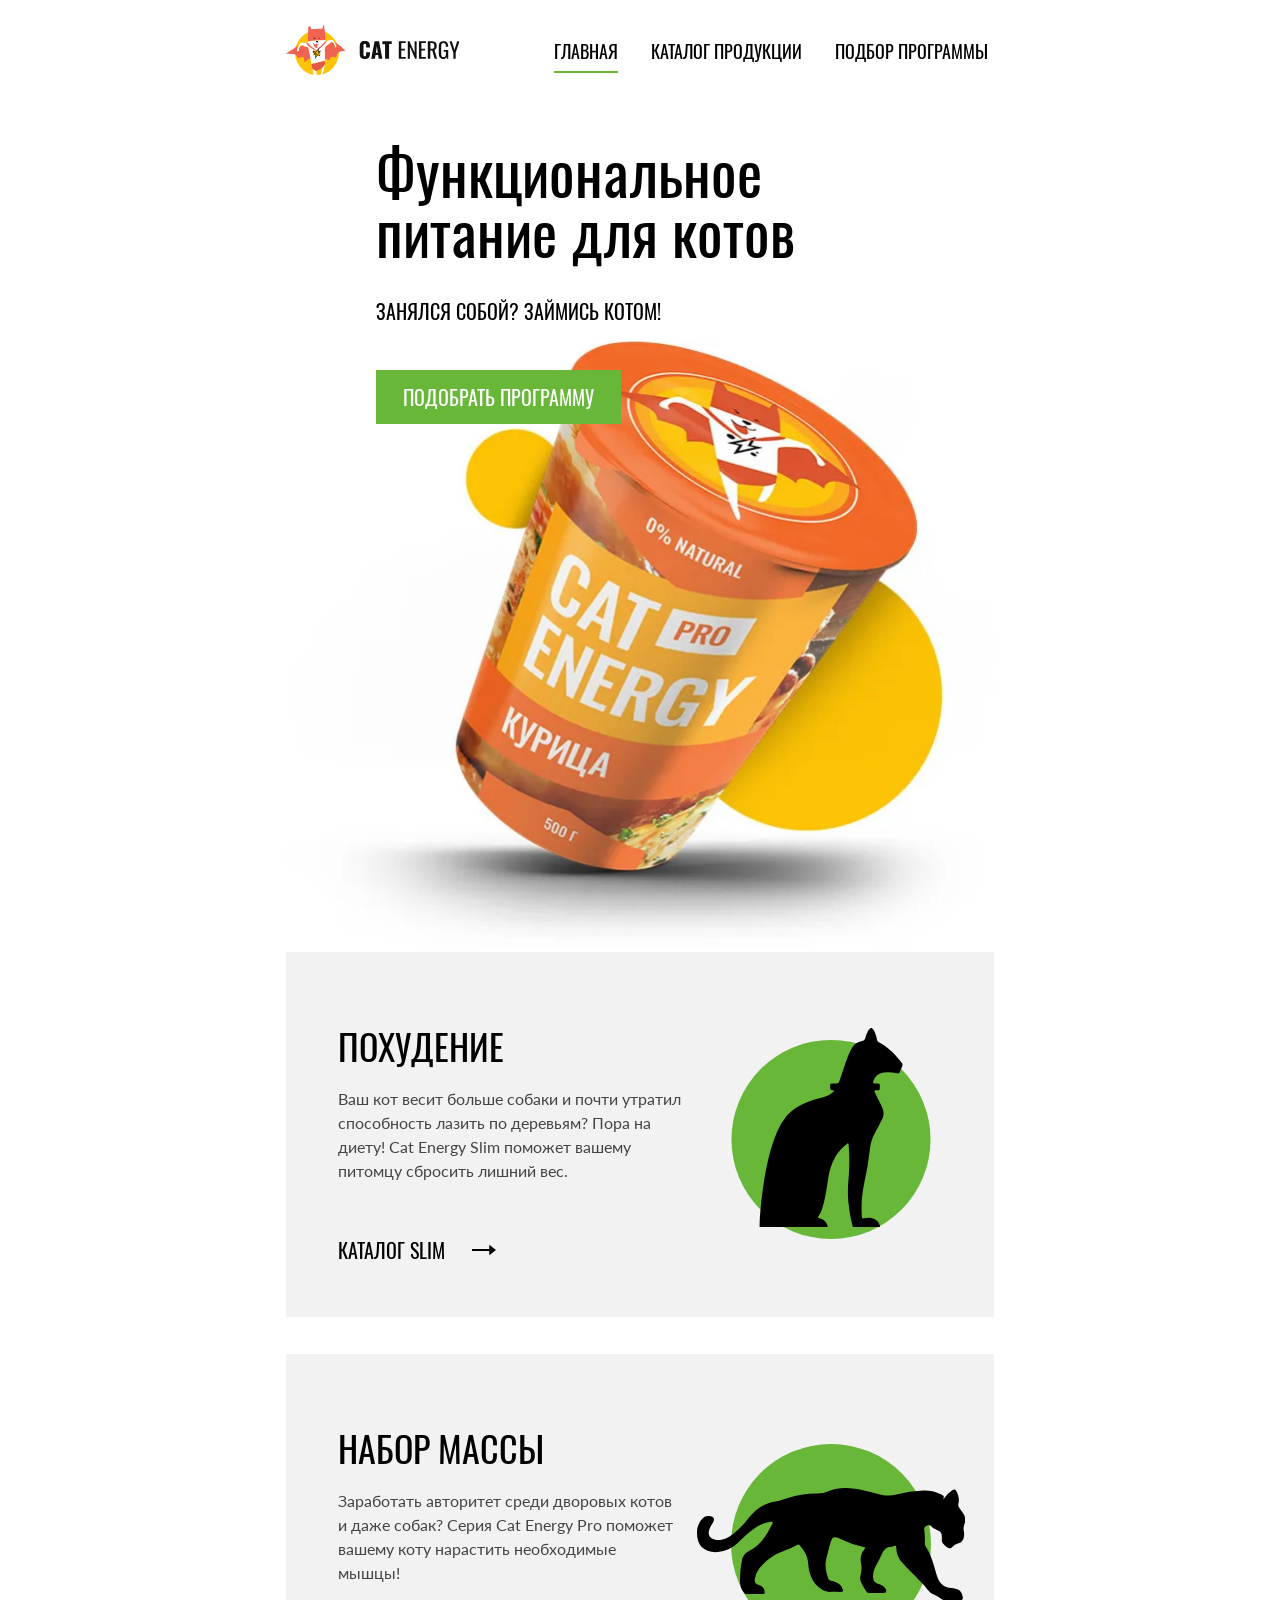
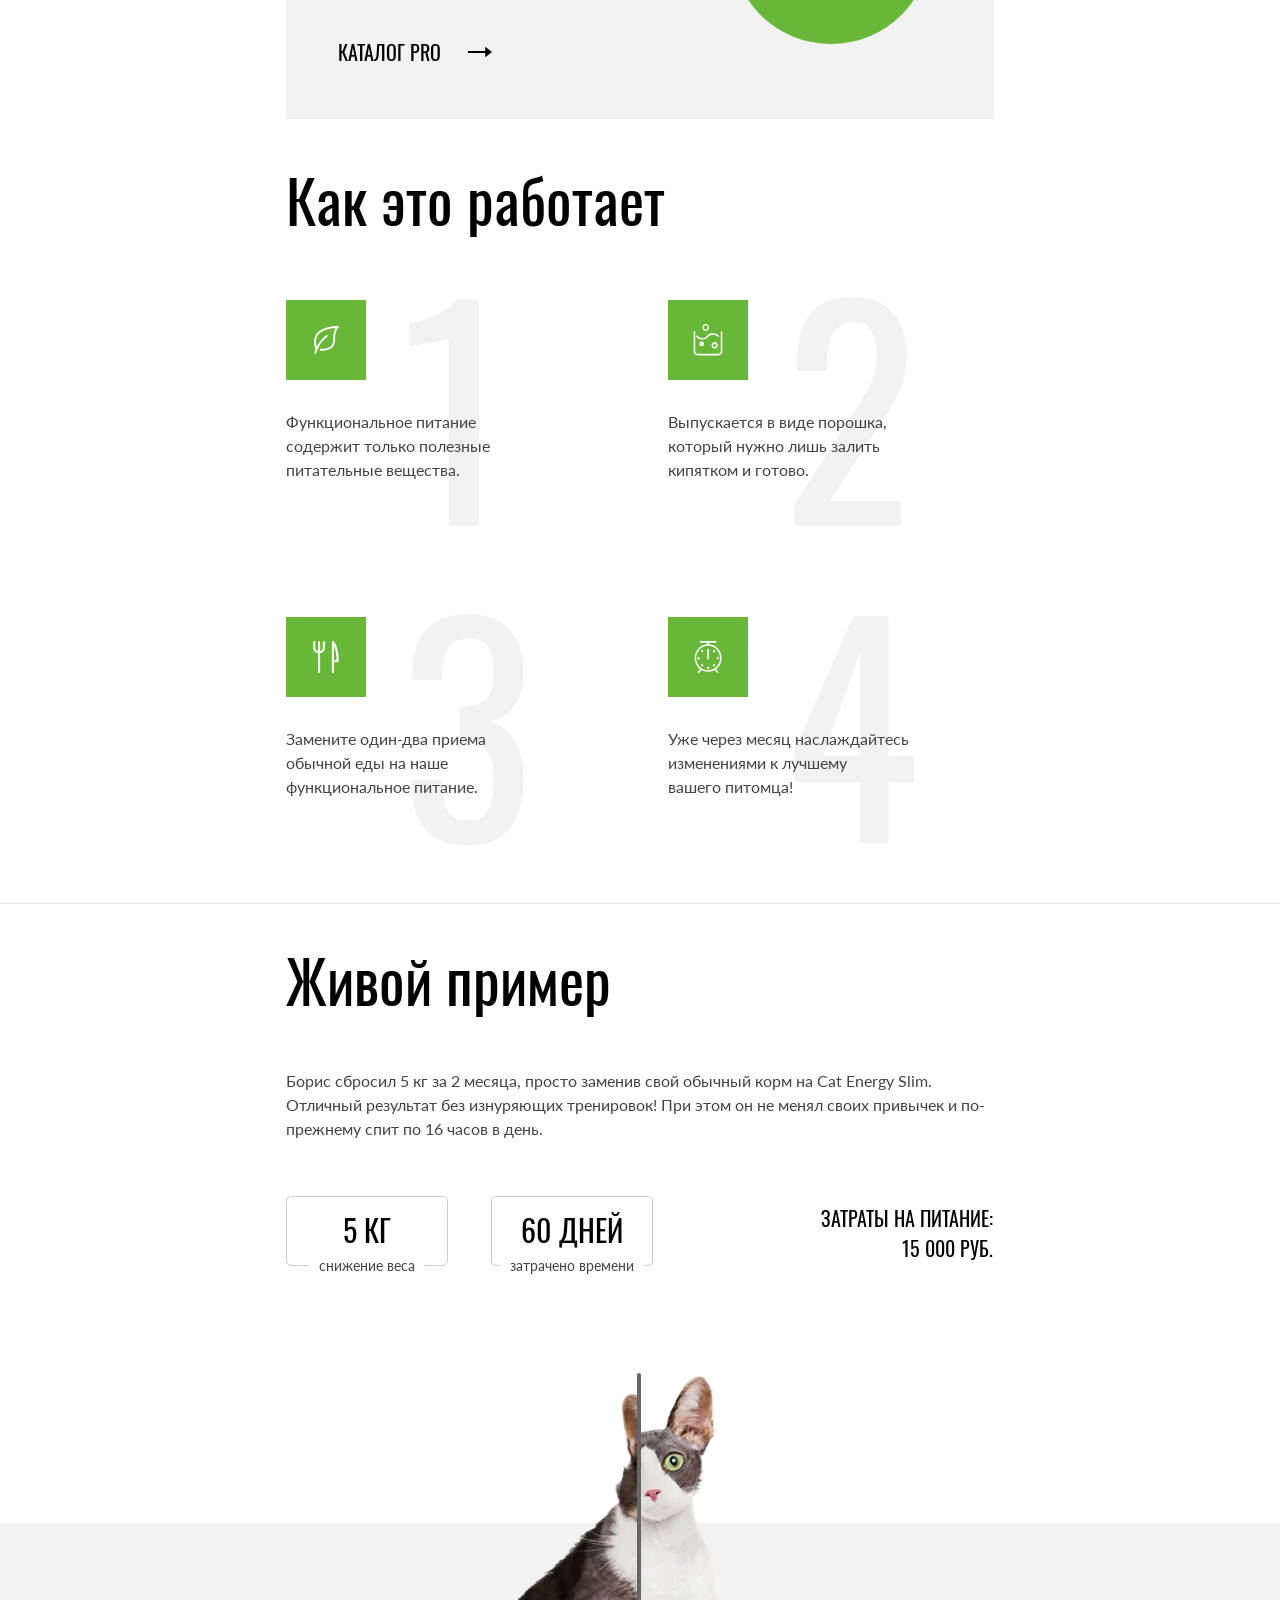
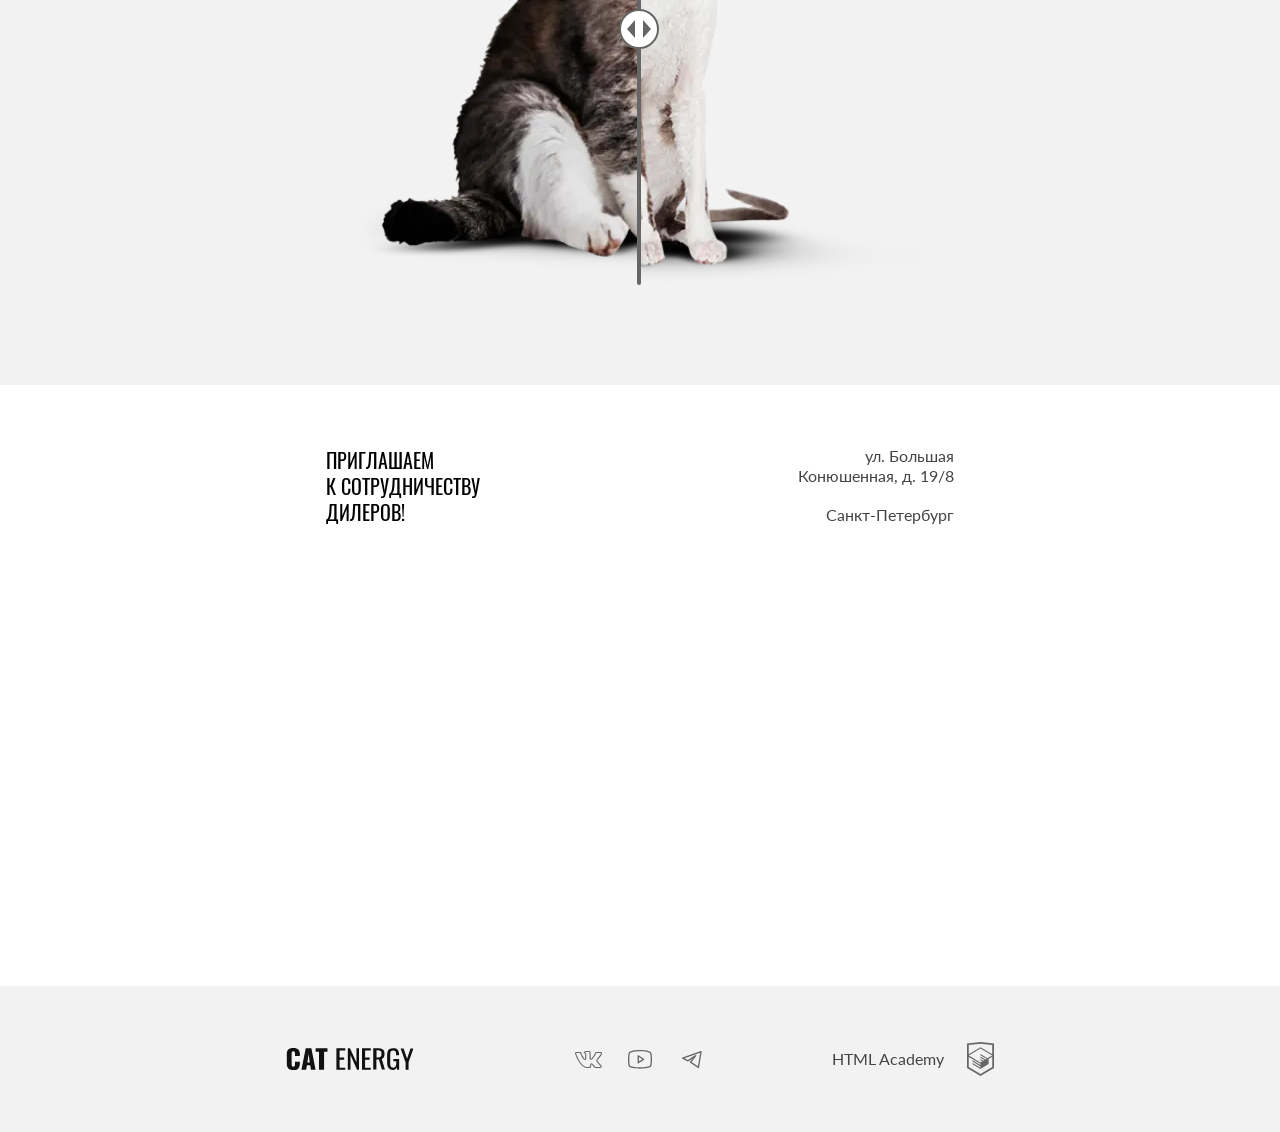
==== commit db646ef9: "Deploying to gh-pages from @ KarinaDemchenko02/2558209-cat-energy-32@34dfb0950fddaa6b62b8ebedab8418a" ====
--- a/index.html
+++ b/index.html
@@ -1 +1 @@
-<!DOCTYPE html><html class="page" lang="ru"><head><meta charset="UTF-8"><title>Кэт энерджи</title><meta name="viewport" content="width=device-width,initial-scale=1"><link rel="icon" href="favicon.ico"><link rel="icon" href="favicons/favicon.svg" type="image/svg+xml"><link rel="apple-touch-icon" href="favicons/favicon-apple.png"><link rel="manifest" href="manifest.webmanifest"><link rel="stylesheet" href="styles/styles.css"><script src="scripts/index.js" defer="defer"></script></head><body class="page__body"><header class="header"><div class="header__container"><div class="header__logo-container"><a class="header__logo logo" href="./index.html"><picture><source type="image/svg+xml" media="(min-width: 1440px)" srcset="images/logo-desktop.svg" width="70" height="59"><source type="image/svg+xml" media="(min-width: 768px)" srcset="images/logo-tablet.svg" width="60" height="50"><img class="logo__image logo__image--icon" src="images/logo-mobile.svg" alt="Логотип Cat Energy" width="33" height="38"></picture><img class="header__logo-title logo__image logo__image--title" src="images/logo-text.svg" alt="Cat Energy" width="101" height="18"> </a><button class="header__toggle button-burger button-burger--close" type="button"><span class="visually-hidden">Открыть меню</span></button></div><nav class="nav nav--open-nojs"><ul class="nav__list list"><li class="list__item list__item--current"><a class="list__link" href="./index.html">Главная</a></li><li class="list__item"><a class="list__link" href="./catalog.html">Каталог продукции</a></li><li class="list__item"><a class="list__link" href="/">Подбор программы</a></li></ul></nav></div><div class="header__hero hero"><h1 class="hero__heading">Функциональное питание для котов</h1><p class="hero__text">Занялся собой? Займись котом!</p></div><picture><source type="image/png" media="(min-width: 1440px)" srcset="images/hero-desktop@1x.png, images/hero-desktop@2x.png 2x" width="552" height="499"><source type="image/png" media="(min-width: 768px)" srcset="images/hero-tablet@1x.png, images/hero-tablet@2x.png 2x" width="709" height="609"><img class="header__hero-image" src="images/hero-mobile@1x.png" srcset="images/hero-mobile@2x.png 2x" width="280" height="270" alt="Cat energy с курицей"></picture><a class="header__hero-button button" href="/">Подобрать программу</a></header><main class="main-container"><section class="advantages"><div class="container"><ul class="advantages__list"><li class="advantages__item advantages__item--slim"><h3 class="advantages__item-heading">Похудение</h3><p class="advantages__text">Ваш кот весит больше собаки и почти утратил способность лазить по деревьям? Пора на диету! Cat Energy Slim поможет вашему питомцу сбросить лишний вес.</p><a class="advantages__link" href="/">Каталог slim</a></li><li class="advantages__item advantages__item--pro"><h3 class="advantages__item-heading">Набор массы</h3><p class="advantages__text">Заработать авторитет среди дворовых котов и даже собак? Серия Cat Energy Pro поможет вашему коту нарастить необходимые мышцы!</p><a class="advantages__link" href="/">Каталог pro</a></li></ul></div></section><section class="work"><div class="container"><h2 class="work__heading heading-section">Как это работает</h2><ol class="work__list"><li class="work__item work__item--card-one"><p class="work__text">Функциональное питание содержит только полезные питательные вещества.</p></li><li class="work__item work__item--card-two"><p class="work__text">Выпускается в виде порошка, который нужно лишь залить кипятком и готово.</p></li><li class="work__item work__item--card-three"><p class="work__text">Замените один-два приема обычной еды на наше функциональное питание.</p></li><li class="work__item work__item--card-four"><p class="work__text">Уже через месяц наслаждайтесь изменениями к лучшему вашего питомца!</p></li></ol></div></section><section class="example"><div class="example__container container"><h2 class="example__heading heading-section">Живой пример</h2><p class="example__description">Борис сбросил 5 кг за 2 месяца, просто заменив свой обычный корм на Cat Energy Slim. Отличный результат без изнуряющих тренировок! При этом он не менял своих привычек и по-прежнему спит по 16 часов в день.</p><dl class="example__list"><div class="example__item"><dt class="example__value">5 кг</dt><dd class="example__params">снижение веса</dd></div><div class="example__item"><dt class="example__value">60 дней</dt><dd class="example__params">затрачено времени</dd></div><div class="example__item example__item--total"><dt class="example__value example__value--total">Затраты на питание:</dt><dd class="example__params example__params--total">15 000 руб.</dd></div></dl><div class="example__slider"><picture><source type="image/png" media="(min-width: 768px)" srcset="images/cat-before-tablet@1x.png, images/cat-before-tablet@2x.png 2x" width="560" height="512"><img class="example__slider-image example__slider-image--fat-cat" src="images/cat-before-mobile@1x.png" srcset="images/cat-before-mobile@2x.png 2x" width="280" height="256" alt="Толстый кот"></picture><picture><source type="image/png" media="(min-width: 768px)" srcset="images/cat-after-tablet@1x.png, images/cat-after-tablet@2x.png 2x" width="560" height="512"><img class="example__slider-image example__slider-image--thin-cat" src="images/cat-after-mobile@1x.png" srcset="images/cat-after-mobile@2x.png 2x" width="280" height="256" alt="Худой кот"></picture><button class="example__slider-control-button" type="button"><span class="visually-hidden">Переключить вид кота</span></button></div></div></section><section class="contacts"><div class="contacts__container-address"><div class="contacts__container-heading"><h3 class="contacts__heading">Приглашаем<br>к сотрудничеству<br>дилеров!</h3></div><div class="contacts__container-street"><address class="contacts__address"><span class="contacts__address-street">ул. Большая Конюшенная, д. 19/8</span> Санкт-Петербург</address></div></div><div class="contacts-map"><script async src="https://api-maps.yandex.ru/services/constructor/1.0/js/?um=constructor%3Aa70b588485700b86dbeb0b23fb0b46061e5efc784e68ea2d456d7e1fca6dc536&amp;width=100%25&amp;height=100%25&amp;lang=ru_RU&amp;scroll=true"></script><noscript><picture><source type="image/jpg" media="(min-width: 1440px)" srcset="images/map-desktop@1x.jpg, images/map-desktop@2x.jpg 2x" width="1440" height="400"><source type="image/jpg" media="(min-width: 768px)" srcset="images/map-tablet@1x.jpg, images/map-tablet@2x.jpg 2x" width="768" height="400"><img class="contacts-map__image" src="images/map-mobile@1x.jpg" srcset="images/map-mobile@2x.jpg 2x" width="320" height="362" alt="Карта с нашим адресом"></picture></noscript></div></section></main><footer class="footer"><div class="footer__container container"><a class="footer__logo logo-title" href="/"><img class="logo-title__image" src="images/logo-text.svg" alt="Cat Energy" width="128" height="24"></a><div class="footer__social-network social-network"><h2 class="visually-hidden">Социальные сети</h2><ul class="social-network__list"><li class="social-network__item"><a class="social-network__link social-network__link--vk" href="/"><span class="visually-hidden">vk</span></a></li><li class="social-network__item"><a class="social-network__link social-network__link--youtube" href="/"><span class="visually-hidden">youtube</span></a></li><li class="social-network__item"><a class="social-network__link social-network__link--telegram" href="/"><span class="visually-hidden">telegram</span></a></li></ul></div><div class="copyright"><a class="copyright__link" href="https://htmlacademy.ru/intensive/adaptive"><span class="copyright__name">HTML Academy</span></a></div></div></footer></body></html>+<!DOCTYPE html><html class="page" lang="ru"><head><meta charset="UTF-8"><title>Кэт энерджи</title><meta name="viewport" content="width=device-width,initial-scale=1"><link rel="icon" href="favicon.ico"><link rel="icon" href="favicons/favicon.svg" type="image/svg+xml"><link rel="apple-touch-icon" href="favicons/favicon-apple.png"><link rel="manifest" href="manifest.webmanifest"><link rel="stylesheet" href="styles/styles.css"><link rel="preload" href="../fonts/lato/Lato-Regular.woff2" type="font/woff2" as="font" crossorigin="anonymous"><link rel="preload" href="../fonts/oswald/oswaldregular.woff2" type="font/woff2" as="font" crossorigin="anonymous"><script src="scripts/index.js" defer="defer"></script></head><body class="page__body"><header class="header"><div class="header__container"><div class="header__logo-container"><a class="header__logo logo" href="./index.html"><picture><source type="image/svg+xml" media="(min-width: 1440px)" srcset="images/logo-desktop.svg" width="70" height="59"><source type="image/svg+xml" media="(min-width: 768px)" srcset="images/logo-tablet.svg" width="60" height="50"><img class="logo__image logo__image--icon" src="images/logo-mobile.svg" alt="Логотип Cat Energy" width="33" height="38"></picture><img class="header__logo-title logo__image logo__image--title" src="images/logo-text.svg" alt="Cat Energy" width="101" height="18"> </a><button class="header__toggle button-burger button-burger--close" type="button"><span class="visually-hidden">Открыть меню</span></button></div><nav class="nav nav--open-nojs"><ul class="nav__list list"><li class="list__item"><a class="list__link list__link--current" href="./index.html">Главная</a></li><li class="list__item"><a class="list__link" href="./catalog.html">Каталог продукции</a></li><li class="list__item"><a class="list__link" href="/">Подбор программы</a></li></ul></nav></div><div class="header__hero hero"><h1 class="hero__heading">Функциональное питание для котов</h1><p class="hero__text">Занялся собой? Займись котом!</p></div><picture><source type="image/webp" media="(min-width: 1440px)" srcset="images/hero-desktop@1x.webp, images/hero-desktop@2x.webp 2x" width="552" height="499"><source type="image/webp" media="(min-width: 768px)" srcset="images/hero-tablet@1x.webp, images/hero-tablet@2x.webp 2x" width="709" height="609"><source type="image/webp" srcset="images/hero-mobile@1x.webp, images/hero-mobile@2x.webp 2x" width="280" height="270"><source type="image/png" media="(min-width: 1440px)" srcset="images/hero-desktop@1x.png, images/hero-desktop@2x.png 2x" width="552" height="499"><source type="image/png" media="(min-width: 768px)" srcset="images/hero-tablet@1x.png, images/hero-tablet@2x.png 2x" width="709" height="609"><img class="header__hero-image" src="images/hero-mobile@1x.png" srcset="images/hero-mobile@2x.png 2x" width="280" height="270" alt="Cat energy с курицей"></picture><a class="header__hero-button button" href="/">Подобрать программу</a></header><main class="main-container"><section class="advantages"><div class="container"><ul class="advantages__list"><li class="advantages__item advantages__item--slim"><h3 class="advantages__item-heading">Похудение</h3><p class="advantages__text">Ваш кот весит больше собаки и почти утратил способность лазить по деревьям? Пора на диету! Cat Energy Slim поможет вашему питомцу сбросить лишний вес.</p><a class="advantages__link" href="/">Каталог slim</a></li><li class="advantages__item advantages__item--pro"><h3 class="advantages__item-heading">Набор массы</h3><p class="advantages__text">Заработать авторитет среди дворовых котов и даже собак? Серия Cat Energy Pro поможет вашему коту нарастить необходимые мышцы!</p><a class="advantages__link" href="/">Каталог pro</a></li></ul></div></section><section class="work"><div class="container"><h2 class="work__heading heading-section">Как это работает</h2><ol class="work__list"><li class="work__item work__item--card-one"><p class="work__text">Функциональное питание содержит только полезные питательные вещества.</p></li><li class="work__item work__item--card-two"><p class="work__text">Выпускается в виде порошка, который нужно лишь залить кипятком и готово.</p></li><li class="work__item work__item--card-three"><p class="work__text">Замените один-два приема обычной еды на наше функциональное питание.</p></li><li class="work__item work__item--card-four"><p class="work__text">Уже через месяц наслаждайтесь изменениями к лучшему <span class="work__text-br">вашего питомца!</span></p></li></ol></div></section><section class="example"><div class="example__container container"><h2 class="example__heading heading-section">Живой пример</h2><p class="example__description">Борис сбросил 5 кг за 2 месяца, просто заменив свой обычный корм на Cat Energy Slim. Отличный результат без изнуряющих тренировок! При этом он не менял своих привычек и по-прежнему спит по 16 часов в день.</p><dl class="example__list"><div class="example__item"><dt class="example__value">5 кг</dt><dd class="example__params">снижение веса</dd></div><div class="example__item"><dt class="example__value">60 дней</dt><dd class="example__params">затрачено времени</dd></div><div class="example__item example__item--total"><dt class="example__value example__value--total">Затраты на питание:</dt><dd class="example__params example__params--total">15 000 руб.</dd></div></dl><div class="example__slider"><picture><source type="image/webp" media="(min-width: 768px)" srcset="images/cat-before-tablet@1x.webp, images/cat-before-tablet@2x.webp 2x" width="560" height="512"><source type="image/webp" srcset="images/cat-before-mobile@1x.webp, images/cat-before-mobile@2x.webp 2x" width="280" height="256"><source type="image/png" media="(min-width: 768px)" srcset="images/cat-before-tablet@1x.png, images/cat-before-tablet@2x.png 2x" width="560" height="512"><img class="example__slider-image example__slider-image--fat-cat" src="images/cat-before-mobile@1x.png" srcset="images/cat-before-mobile@2x.png 2x" width="280" height="256" alt="Толстый кот"></picture><picture><source type="image/webp" media="(min-width: 768px)" srcset="images/cat-after-tablet@1x.webp, images/cat-after-tablet@2x.webp 2x" width="560" height="512"><source type="image/webp" srcset="images/cat-after-mobile@1x.webp, images/cat-after-mobile@2x.webp 2x" width="280" height="256"><source type="image/png" media="(min-width: 768px)" srcset="images/cat-after-tablet@1x.png, images/cat-after-tablet@2x.png 2x" width="560" height="512"><img class="example__slider-image example__slider-image--thin-cat" src="images/cat-after-mobile@1x.png" srcset="images/cat-after-mobile@2x.png 2x" width="280" height="256" alt="Худой кот"></picture><button class="example__slider-control-button" type="button"><span class="visually-hidden">Переключить вид кота</span></button></div></div></section><section class="contacts"><div class="contacts__container-address"><div class="contacts__container-heading"><h3 class="contacts__heading">Приглашаем<br>к сотрудничеству<br>дилеров!</h3></div><div class="contacts__container-street"><address class="contacts__address"><span class="contacts__address-street">ул. Большая Конюшенная, д. 19/8</span> Санкт-Петербург</address></div></div><div class="contacts-map"><script async src="https://api-maps.yandex.ru/services/constructor/1.0/js/?um=constructor%3Aa70b588485700b86dbeb0b23fb0b46061e5efc784e68ea2d456d7e1fca6dc536&amp;width=100%25&amp;height=100%25&amp;lang=ru_RU&amp;scroll=true"></script><noscript><picture><source type="image/webp" media="(min-width: 1440px)" srcset="images/map-desktop@1x.webp, images/map-desktop@2x.webp 2x" width="1440" height="400"><source type="image/webp" media="(min-width: 768px)" srcset="images/map-tablet@1x.webp, images/map-tablet@2x.webp 2x" width="768" height="400"><source type="image/webp" srcset="images/map-mobile@1x.webp, images/map-mobile@2x.webp 2x" width="320" height="362"><source type="image/jpg" media="(min-width: 1440px)" srcset="images/map-desktop@1x.jpg, images/map-desktop@2x.jpg 2x" width="1440" height="400"><source type="image/jpg" media="(min-width: 768px)" srcset="images/map-tablet@1x.jpg, images/map-tablet@2x.jpg 2x" width="768" height="400"><img class="contacts-map__image" src="images/map-mobile@1x.jpg" srcset="images/map-mobile@2x.jpg 2x" width="320" height="362" alt="Карта с нашим адресом"></picture></noscript></div></section></main><footer class="footer"><div class="footer__container container"><a class="footer__logo logo-title" href="/"><img class="logo-title__image" src="images/logo-text.svg" alt="Cat Energy" width="128" height="24"></a><div class="footer__social-network social-network"><h2 class="visually-hidden">Социальные сети</h2><ul class="social-network__list"><li class="social-network__item"><a class="social-network__link social-network__link--vk" href="/"><span class="visually-hidden">vk</span></a></li><li class="social-network__item"><a class="social-network__link social-network__link--youtube" href="/"><span class="visually-hidden">youtube</span></a></li><li class="social-network__item"><a class="social-network__link social-network__link--telegram" href="/"><span class="visually-hidden">telegram</span></a></li></ul></div><div class="copyright"><a class="copyright__link" href="https://htmlacademy.ru/intensive/adaptive"><span class="copyright__name">HTML Academy</span></a></div></div></footer></body></html>
--- a/styles/styles.css
+++ b/styles/styles.css
@@ -1 +1 @@
-@font-face{font-family:Lato-Regular;font-weight:400;font-style:normal;font-display:swap;src:url(../fonts/lato/Lato-Regular.woff2)format("woff2")}@font-face{font-family:Oswald;font-weight:400;font-style:normal;font-display:swap;src:url(../fonts/oswald/oswaldregular.woff2)format("woff2")}*,:before,:after{box-sizing:border-box}html{height:100%}body{color:#444;margin:0}a{text-decoration:none}img{object-fit:contain;max-width:100%;height:auto}.button{color:#fff;text-transform:uppercase;background-color:#68b738;border:none;font-family:Oswald,Arial,sans-serif;font-size:16px;font-weight:400;line-height:20px;text-decoration:none;transition:background-color .3s ease-in-out}.button:hover{background-color:#5eaa2f}.button:active{color:#ffffff4d}.products-card{border-top:1px solid #ebebeb;justify-content:center;width:100%;display:flex}.products-card:last-of-type{border-bottom:1px solid #eaeaea}@media (width>=768px){.products-card{width:unset;border-top:none}.products-card:last-of-type{border-bottom:0}}.products-card__container{grid-template-rows:repeat(3,auto);grid-template-columns:140px 140px;padding:24px 0 21px;display:grid}@media (width>=768px){.products-card__container{background:linear-gradient(#0000 81px,#f2f2f2 81px);grid-template-rows:minmax(100px,auto) 1fr auto;grid-template-columns:1fr;gap:12px;width:324px;padding:0 37px 41px}}@media (width>=1440px){.products-card__container{grid-template-rows:minmax(100px,auto) auto 1fr auto;gap:8px;width:245px;padding:0 37px 46px}}.products-card__heading{color:#222;text-transform:uppercase;width:90px;margin:0 0 7px;font-family:Oswald,Arial,sans-serif;font-size:16px;font-weight:400;line-height:20px}@media (width>=768px){.products-card__heading{text-align:center;justify-self:center;width:150px;margin-bottom:2px;font-size:20px;line-height:24px}}.products-card__param{color:#444;margin:0;font-family:Lato-Regular,Arial,sans-serif;font-size:12px;font-weight:400;line-height:16px}@media (width>=768px){.products-card__param{font-size:16px;line-height:18px}}.products-card__link{grid-row:1/-2;place-self:center}@media (width>=768px){.products-card__link{grid-row:unset}}.products-card__param-container{justify-content:space-between;display:flex}@media (width>=768px){.products-card__param-container{border-bottom:1px solid #cdcdcd;padding:5px 0}}@media (width>=1440px){.products-card__param-container{padding:6.5px 0}}.products-card__button{text-align:center;grid-area:-2/1/-1/-1;margin-top:16px;padding:10px 0}@media (width>=768px){.products-card__button{grid-area:unset;margin-top:21px}}@media (width>=1440px){.products-card__button{margin-top:25px}}.products-card__button--additional{margin-top:12px}@media (width>=768px){.products-card__button--additional{margin-top:11px}}@media (width>=1440px){.products-card__button--additional{width:40%;margin-top:0}}.products-card__image{height:103px}@media (width>=768px){.products-card__image{height:226px}}@media (width>=1440px){.products-card__image{height:220px}}@media (width>=768px){.products-card__name,.products-card__value{line-height:20px}}.header{grid-template-rows:auto auto 135px auto;grid-template-columns:1fr 280px 1fr;margin-bottom:20px;display:grid}.header picture{display:contents}.header:before{content:"";z-index:-1;background-color:#68b738d9;background-image:-webkit-linear-gradient(#68b738d9,#68b738d9),-webkit-image-set(url(../images/hero-bg-mobile@1x.webp) 1x type("image/webp"),url(../images/hero-bg-mobile@2x.webp) 2x type("image/webp"),url(../images/hero-bg-mobile@1x.jpg) 1x type("image/jpeg"),url(../images/hero-bg-mobile@2x.jpg) 2x type("image/jpeg")),-webkit-linear-gradient(bottom left,#3f3e43,#525157);background-image:linear-gradient(#68b738d9,#68b738d9),image-set("../images/hero-bg-mobile@1x.webp" 1x type("image/webp"),"../images/hero-bg-mobile@2x.webp" 2x type("image/webp"),"../images/hero-bg-mobile@1x.jpg" 1x type("image/jpeg"),"../images/hero-bg-mobile@2x.jpg" 2x type("image/jpeg")),linear-gradient(to bottom left,#3f3e43,#525157);background-position:bottom;background-repeat:no-repeat;grid-area:2/1/4/-1}@media (width>=768px){.header{grid-template-rows:repeat(3,auto);grid-template-columns:1fr 708px 1fr;margin-bottom:0}.header:before{grid-area:none}}@media (width>=1440px){.header{grid-template-rows:auto auto 1fr;grid-template-columns:1fr 450px 60px 100px 610px 1fr}.header:before{background-color:#68b738d9;background-image:-webkit-linear-gradient(#68b738d9,#68b738d9),-webkit-image-set(url(../images/hero-bg-desktop@1x.webp) 1x type("image/webp"),url(../images/hero-bg-desktop@2x.webp) 2x type("image/webp"),url(../images/hero-bg-desktop@1x.jpg) 1x type("image/jpeg"),url(../images/hero-bg-desktop@2x.jpg) 2x type("image/jpeg")),-webkit-linear-gradient(bottom left,#3f3e43,#525157);background-image:linear-gradient(#68b738d9,#68b738d9),image-set("../images/hero-bg-desktop@1x.webp" 1x type("image/webp"),"../images/hero-bg-desktop@2x.webp" 2x type("image/webp"),"../images/hero-bg-desktop@1x.jpg" 1x type("image/jpeg"),"../images/hero-bg-desktop@2x.jpg" 2x type("image/jpeg")),linear-gradient(to bottom left,#3f3e43,#525157);background-position:100%;grid-area:1/5/-1/-1}}.header__container{flex-direction:column;grid-area:1/1/2/-1;align-items:flex-start;padding:13px 0 0;display:flex;position:relative}@media (width>=768px){.header__container{flex-direction:row;grid-column:2/-2;padding:25px 0}}@media (width>=1440px){.header__container{padding:55px 0 30px}}.header__logo-container{grid-template-columns:1fr auto;align-items:center;width:280px;margin-left:auto;margin-right:auto;padding-bottom:14px;display:grid}@media (width>=768px){.header__logo-container{width:unset;margin:0;padding:0}}.header__logo{align-items:center;width:91%;display:flex}@media (width>=768px){.header__logo{width:unset}}.header__logo-title{margin:0 auto}@media (width>=1440px){.header__logo-title{width:118px}}.header__hero-button{text-align:center;grid-column:2/-2;padding:12px 0 8px}@media (width>=768px){.header__hero-button{grid-row:3/4;place-self:start;margin-left:90px;padding:14px 27px;font-size:20px;line-height:26px}}@media (width>=1440px){.header__hero-button{grid-column:2/4;margin-left:80px}}.header__hero-image{z-index:-1;grid-area:3/2/5/-2;padding-bottom:3px}@media (width>=768px){.header__hero-image{margin-top:-29px}}@media (width>=1440px){.header__hero-image{grid-area:2/3/-1/-1;margin-top:0;margin-left:-3px;padding-bottom:50px}}@media (width>=768px){.header__toggle{display:none}}.container{width:280px;margin-left:auto;margin-right:auto}@media (width>=768px){.container{width:708px}}@media (width>=1440px){.container{width:1220px}}.logo__image--icon{margin-right:13px}.nav{visibility:hidden;opacity:0;flex-shrink:0;width:100%;height:0;transition:opacity .5s}@media (width>=768px){.nav{width:unset;visibility:visible;opacity:1;max-width:500px;height:auto;margin-left:auto;margin-right:-4px;padding-top:4px}}@media (width>=1440px){.nav{max-width:50%;margin-right:-8px;padding-top:6px}}.nav--open{visibility:visible;opacity:1;background-color:#fff;height:auto;font-family:Oswald,Arial,sans-serif;transition:opacity .5s;position:absolute;top:65px;left:0;right:0}@media (width>=768px){.nav--open{position:unset;background-color:#0000}.nav__list{flex-flow:wrap;justify-content:end;align-items:center;gap:0 13px;display:flex}}.nav--open-nojs{visibility:visible;opacity:1;height:auto;position:static}.button-burger{background-color:#0000;background-image:url(../icons/stack.svg#menu-open);border:none;width:24px;height:24px;padding:0}.button-burger--close{background-image:url(../icons/stack.svg#menu-close)}.list{margin:0;padding:0;list-style:none}.list__link{color:#000;text-align:center;text-transform:uppercase;font-family:Oswald,Arial,sans-serif;font-size:18px;font-weight:400;line-height:20px;transition:opacity .3s ease-in-out;display:block}.list__link:hover{opacity:.6}.list__link:active{opacity:.3}@media (width>=768px){.list__link{font-size:18px;line-height:24px}}@media (width>=1440px){.list__link{color:#fff;font-size:20px;line-height:30px}.list__link-catalog{color:#111}}.list__item{border-top:1px solid #e6e6e6;padding:23px;position:relative}@media (width>=768px){.list__item{border-top:none;padding:10px}}.list__item--current{transition:opacity .3s ease-in-out}@media (width>=768px){.list__item--current:hover{opacity:.6}.list__item--current:active{opacity:.3}.list__item--current:after{content:"";background-color:#68b738;width:auto;height:2px;display:block;position:absolute;bottom:0;left:10px;right:10px}}@media (width>=1440px){.list__item--current:after{background-color:#fff}.list__item--current-catalog:after{background-color:#68b738}}.hero{text-align:center;color:#fff;grid-area:2/2/3/3;padding:27px 0;font-family:Oswald,Arial,sans-serif;font-weight:400}@media (width>=768px){.hero{text-align:left;color:#000;margin-bottom:0;margin-left:90px}.hero:before{display:none}}@media (width>=1440px){.hero{grid-column:2/4;margin-left:80px;padding:29px 0}}.hero__heading{text-align:center;margin:0 0 26px;font-size:36px;font-weight:400;line-height:36px}@media (width>=768px){.hero__heading{text-align:left;max-width:570px;padding:14px 0;font-size:60px;line-height:60px}}@media (width>=1440px){.hero__heading{margin:0;padding:52px 0 40px}}.hero__text{text-transform:uppercase;margin:0 6px 0 0;font-size:14px;line-height:14px}@media (width>=768px){.hero__text{margin-bottom:22px;font-size:20px;line-height:20px}.advantages{margin:0}}.advantages__item{background-color:#f2f2f2;grid-template-columns:70px 1fr;gap:22px 0;padding:21px 20px;display:grid}.advantages__item:before{content:"";background-position:50%;background-repeat:no-repeat;background-size:contain;width:67px;height:54px;margin-left:-8px;display:block}@media (width>=768px){.advantages__item{grid-template-rows:repeat(3,auto);grid-template-columns:1fr 240px;gap:16px 10px;padding:76px 63px 52px 52px}.advantages__item:before{grid-area:1/2/-1/3;justify-self:end;width:200px;height:211px}}@media (width>=1440px){.advantages__item{grid-template-columns:152px 1fr;gap:10px;max-width:570px;min-height:374px;padding:47px 52px 55px}.advantages__item:not(:last-child){margin-bottom:0}.advantages__item:before{grid-area:auto;justify-self:flex-start;width:100px;height:106px;margin-top:-6px;margin-left:1px}}.advantages__item--slim:before{background-image:url(../icons/stack.svg#cat-slim)}.advantages__item--pro:before{background-image:url(../icons/stack.svg#cat-pro);margin-left:-8px}@media (width>=768px){.advantages__item--pro:before{width:268px;height:200px;margin-top:14px;margin-left:0;margin-right:-34px}}@media (width>=1440px){.advantages__item--pro:before{width:134px;height:100px;margin-top:0;margin-left:-19px;margin-right:0}}.advantages__item-heading{color:#000;text-transform:uppercase;align-self:center;margin:0;font-family:Oswald,Arial,sans-serif;font-size:24px;font-weight:400;line-height:37px}@media (width>=768px){.advantages__item-heading{font-size:36px;line-height:36px}}.advantages__text{color:#444;grid-column:1/-1;margin:0;font-family:Lato-Regular,Arial,sans-serif;font-size:14px;font-weight:400;line-height:18px}@media (width>=768px){.advantages__text{grid-area:unset;padding-top:7px;padding-bottom:2px;font-size:16px;line-height:24px}}@media (width>=1440px){.advantages__text{grid-column:1/-1;padding-top:26px}}.advantages__link{color:#000;text-transform:uppercase;border-top:1px solid #d9d9d9;grid-column:1/-1;align-items:center;padding-top:19px;font-family:Oswald,Arial,sans-serif;font-size:16px;font-weight:400;line-height:16px;display:flex}.advantages__link:active{opacity:.5}.advantages__link:after{content:"";transform-origin:0;background-image:url(../icons/stack.svg#arrow);width:24px;height:12px;margin-left:15px;transition:transform .3s linear}.advantages__link:is(:hover,:active,:focus-visible,:focus):after{transform:scaleX(1.35)}@media (width>=768px){.advantages__link{grid-area:unset;border-top:none;justify-self:start;padding-top:34px;font-size:20px;line-height:30px}.advantages__link:after{margin-left:27px}}@media (width>=1440px){.advantages__link{grid-column:1/-1;padding-top:14px}}.advantages__list{flex-direction:column;gap:21px;margin:0;padding:0 0 21px;list-style:none;display:flex}@media (width>=768px){.advantages__list{gap:37px;padding:0 0 50px}}@media (width>=1440px){.advantages__list{flex-direction:row;gap:80px;padding:82px 0 71px}}.work{margin-bottom:49px}@media (width>=768px){.work{margin-bottom:46px}}@media (width>=1440px){.work{margin-bottom:0}}.work__heading{margin:0 0 41px}@media (width>=768px){.work__heading{margin:0 0 31px}}.work__list{flex-direction:column;margin:0;padding:0;list-style:none;display:flex}@media (width>=768px){.work__list{flex-flow:wrap;gap:37px 57px}}@media (width>=1440px){.work__list{gap:37px 80px}}.work__text{color:#444;width:71%;margin:0;font-family:Lato-Regular,Arial,sans-serif;font-size:14px;font-weight:400;line-height:18px}@media (width>=768px){.work__text{width:100%;font-size:16px;line-height:24px}}@media (width>=1440px){.work__text{padding-top:4px}}.work__item{counter-increment:marker 1;flex-wrap:wrap;gap:20px;display:flex}.work__item:before{content:"";background-color:#68b738;background-position:50%;background-repeat:no-repeat;background-size:30px 32px;width:60px;height:60px;display:block}.work__item:not(:last-child){margin-bottom:20px}@media (width>=768px){.work__item{flex-direction:column;align-items:flex-start;gap:30px;width:325px;min-height:280px;padding:40px 80px 40px 0;position:relative}.work__item:before{width:80px;height:80px}.work__item:after{color:#f2f2f2;content:counter(marker);z-index:-1;font-family:Oswald,Arial,sans-serif;font-size:280px;font-weight:400;line-height:280px;position:absolute;top:0;bottom:0;left:115px}.work__item:not(:last-child){margin-bottom:0}}@media (width>=1440px){.work__item{width:245px;padding-right:0}}.work__item--card-one:before{background-image:url(../icons/stack.svg#leaf)}.work__item--card-two:before{background-image:url(../icons/stack.svg#water)}.work__item--card-three:before{background-image:url(../icons/stack.svg#eat)}.work__item--card-four:before{background-image:url(../icons/stack.svg#clock)}.heading-section{color:#000;font-family:Oswald,Arial,sans-serif;font-size:36px;font-weight:400;line-height:40px}@media (width>=768px){.heading-section{font-size:60px;line-height:60px}}.example{background-color:#eaeaea}@media (width>=768px){.example{background-color:#0000;border-top:1px solid #e6e6e6}}@media (width>=1440px){.example{border-top:none}}.example__container{grid-template-columns:1fr 280px 1fr;padding:25px 0 40px;display:grid}@media (width>=768px){.example__container{background:linear-gradient(0deg,#f2f2f2 462px,#fff 462px);grid-template-columns:1fr 708px 1fr;width:100%;padding:45px 0 100px}}@media (width>=1440px){.example__container{grid-template-rows:repeat(3,auto);grid-template-columns:1fr 433px 787px 1fr;margin-bottom:0;padding:0}}.example__heading{grid-area:1/2/2/3;margin:0 0 39px}@media (width>=768px){.example__heading{margin:0 0 60px}}@media (width>=1440px){.example__heading{padding-top:72px;padding-bottom:85px}}.example__list{flex-wrap:wrap;grid-column:2/3;justify-content:center;gap:20px 32px;margin:0;padding-bottom:20px;display:flex}@media (width>=768px){.example__list{justify-content:start;gap:43px;padding-bottom:100px}}@media (width>=1440px){.example__list{gap:55px 43px;padding-top:70px;padding-bottom:75px}}.example__item{flex-direction:column;flex-basis:124px;display:flex}@media (width>=768px){.example__item{flex-basis:162px}}.example__description{color:#444;grid-column:2/3;width:100%;margin:0 0 20px;font-family:Lato-Regular,Arial,sans-serif;font-size:14px;font-weight:400;line-height:18px}@media (width>=768px){.example__description{margin:0 0 55px;font-size:16px;line-height:24px}}@media (width>=1440px){.example__description{margin:0}}.example__value{color:#000;text-transform:uppercase;text-align:center;border:1px solid #cdcdcd;border-radius:5px;padding:15px 14px 14px;font-family:Oswald,Arial,sans-serif;font-size:24px;font-weight:400;line-height:24px}@media (width>=768px){.example__value{padding:14px 14px 17px;font-size:30px;line-height:37px}}.example__params{color:#444;text-align:center;background-color:#eaeaea;align-self:center;margin:-.7em 19px 0;padding:0 10px;font-family:Lato-Regular,Arial,sans-serif;font-size:12px;font-weight:400;line-height:12px;display:block}@media (width>=768px){.example__params{background-color:#fff;margin:-.5em 8px 0;font-size:14px;line-height:14px}}@media (width>=1440px){.example__params{background:linear-gradient(0deg,#f2f2f2 462px,#fff 462px)}}.example__item--total{flex-flow:row;flex-basis:auto;justify-content:center;gap:.3em;width:100%;display:flex}@media (width>=768px){.example__item--total{text-align:right;flex-direction:column;flex-basis:290px;gap:13px;width:auto;margin-left:auto;margin-right:1px}}@media (width>=1440px){.example__item--total{flex-direction:row;flex-basis:357px;justify-content:space-between;align-items:center;margin-left:0}}.example__value--total{color:#000;border:none;padding:0;font-family:Oswald,Arial,sans-serif;font-size:14px;font-weight:400;line-height:20px}@media (width>=768px){.example__value--total{text-align:end;font-size:20px;line-height:14px}}.example__params--total{color:#000;text-transform:uppercase;align-self:auto;margin:0;padding:0;font-family:Oswald,Arial,sans-serif;font-size:14px;font-weight:400;line-height:20px}@media (width>=768px){.example__params--total{text-align:end;font-size:20px;line-height:20px}}@media (width>=1440px){.example__params--total{margin-right:30px}}.example__slider-control-button{background-color:#666;border:none;border-radius:2px;width:4px;height:100%;padding:0;transition:background-color .3s ease-in-out;display:block;position:absolute;left:49%}.example__slider-control-button:before{content:"";background-color:#fff;border:2px solid #666;border-radius:50%;width:40px;height:40px;transition:border-color .3s ease-in-out;display:block;position:absolute;top:50%;left:50%;transform:translate(-50%,-50%)}.example__slider-control-button:after{content:"";background-color:#666;width:24px;height:18px;transition:background-color .3s ease-in-out;display:block;position:absolute;top:50%;left:50%;transform:translate(-50%,-50%);-webkit-mask-image:url(../icons/stack.svg#controls);mask-image:url(../icons/stack.svg#controls);-webkit-mask-position:50%;mask-position:50%;-webkit-mask-size:contain;mask-size:contain;-webkit-mask-repeat:no-repeat;mask-repeat:no-repeat}.example__slider-control-button:is(:hover,:focus-visible,:focus){background-color:#68b738}.example__slider-control-button:active{opacity:.6}.example__slider-control-button:is(:hover,:focus-visible,:focus):before{border-color:#68b738}.example__slider-control-button:is(:hover,:focus-visible,:focus):after{background-color:#68b738}@media (width>=768px){.example__slider-control-button{left:49.5%}}.example__slider{grid-column:2/3;justify-self:center;justify-items:center;width:280px;height:256px;display:flex;position:relative}@media (width>=768px){.example__slider{width:560px;height:512px}}@media (width>=1440px){.example__slider{grid-area:1/3/-1/4;justify-self:right;margin-top:73px}}.example__slider-image{object-fit:cover;height:100%;display:block;overflow:hidden}.example__slider-image--fat-cat{object-position:left;width:100%}.example__slider-image--thin-cat{object-position:right;width:100%}@media (width>=1440px){.contacts{grid-template-rows:95px auto 100px;grid-template-columns:1fr 1220px 1fr;display:grid}}.contacts__container-address{justify-content:space-between;align-items:center;width:280px;margin:0 auto;padding:25px 0;display:flex}@media (width>=768px){.contacts__container-address{width:708px;padding:61px 40px}}@media (width>=1440px){.contacts__container-address{margin-inline:unset;z-index:1;background-color:#fff;grid-area:2/2/3/3;grid-template-columns:1fr 160px;width:565px;padding:61px 80px;display:grid}}.contacts__heading{color:#000;text-transform:uppercase;width:100%;margin:0;font-family:Oswald,Arial,sans-serif;font-size:16px;font-weight:400;line-height:20px}@media (width>=768px) and (width<=1440px){.contacts__heading{width:100%;font-size:20px;line-height:26px}}@media (width>=1440px){.contacts__heading{width:100%}}.contacts__address{color:#444;width:100%;font-family:Lato-Regular,Arial,sans-serif;font-size:14px;font-style:normal;font-weight:400;line-height:20px}@media (width>=768px){.contacts__address{text-align:right;width:100%;font-size:16px;line-height:20px}}@media (width>=1440px){.contacts__address{text-align:start;width:100%;margin-left:5px}}@media (width>=768px){.contacts__address-street{margin-bottom:19px;display:inline-block}}@media (width>=1440px){.contacts__address-street{margin-bottom:18px}}.contacts__container-street{width:100%}@media (width>=768px){.contacts__container-street{width:35%}}@media (width>=1440px){.contacts__container-street{width:100%}}.contacts__container-heading{width:100%}.contacts-map{height:362px}@media (width>=768px){.contacts-map{height:400px}}@media (width>=1440px){.contacts-map{grid-area:1/1/-1/-1;height:100%}}.contacts-map__image{object-fit:cover;object-position:center;width:100%;height:100%;margin-inline:auto;display:block}.footer{background-color:#f2f2f2}.footer__container{flex-direction:column;justify-content:center;align-items:center;padding:21px 0 20px;display:flex}@media (width>=768px){.footer__container{flex-direction:row;padding:36px 0}}@media (width>=1440px){.footer__container{padding:53px 0}}.footer__logo{border-bottom:1px solid #d9d9d9;justify-content:center;width:100%;padding:20px 0;display:flex}@media (width>=768px){.footer__logo{border-bottom:unset;justify-content:flex-start}}.footer__social-network{border-bottom:1px solid #d9d9d9;width:100%;padding:20px 0}@media (width>=768px){.footer__social-network{border-bottom:unset}}.social-network__list{flex-wrap:wrap;justify-content:center;margin:0;padding:0;list-style:none;display:flex}.social-network__item:not(:last-child){margin-right:24px}.social-network__link:before{content:"";background-color:#666;width:28px;height:22px;transition:background-color .3s ease-in-out;display:block;-webkit-mask-position:50%;mask-position:50%;-webkit-mask-size:contain;mask-size:contain;-webkit-mask-repeat:no-repeat;mask-repeat:no-repeat}.social-network__link:is(:hover,:focus-visible,:focus):before{background-color:#68b738}.social-network__link:active{opacity:.6}.social-network__link--vk:before{content:"";-webkit-mask-image:url(../icons/stack.svg#vkontakte);mask-image:url(../icons/stack.svg#vkontakte)}.social-network__link--youtube:before{content:"";-webkit-mask-image:url(../icons/stack.svg#youtube);mask-image:url(../icons/stack.svg#youtube)}.social-network__link--telegram:before{content:"";-webkit-mask-image:url(../icons/stack.svg#telegram);mask-image:url(../icons/stack.svg#telegram)}.visually-hidden{clip:rect(0 0 0 0);border:0;width:1px;height:1px;margin:-1px;padding:0;position:absolute;overflow:hidden}.copyright{width:100%;padding:20px 0}.copyright__name{color:#444;font-family:Lato-Regular,Arial,sans-serif;font-size:16px;font-weight:400;line-height:20px}@media (width>=768px){.copyright__name{margin-right:23px}}.copyright__link{justify-content:space-between;align-items:center;display:flex}.copyright__link:after{content:"";background-color:#666;width:27px;height:34px;transition:background-color .3s ease-in-out;display:block;-webkit-mask-image:url(../icons/stack.svg#html-academy);mask-image:url(../icons/stack.svg#html-academy);-webkit-mask-position:50%;mask-position:50%;-webkit-mask-size:contain;mask-size:contain;-webkit-mask-repeat:no-repeat;mask-repeat:no-repeat}.copyright__link:is(:hover,:focus-visible,:focus):after{background-color:#68b738}.copyright__link:active{opacity:.6}@media (width>=768px){.copyright__link{justify-content:end;align-items:center}}.products__list{flex-wrap:wrap;margin:0;padding:0;list-style:none;display:flex}@media (width>=768px){.products__list{gap:60px;max-width:708px;margin-inline:auto}}@media (width>=1440px){.products__list{gap:65px 80px;max-width:1220px}}.products__heading{color:#000;margin:27px 0 38px;margin-left:auto;margin-right:auto;font-family:Oswald,Arial,sans-serif;font-size:36px;font-weight:400;line-height:36px}@media (width>=768px){.products__heading{margin-top:42px;margin-bottom:84px;font-size:60px;line-height:60px}}@media (width>=1440px){.products__heading{margin-bottom:91px}}@media (width>=768px){.products-card-more{padding-top:81px}}@media (width>=1440px){.products-card-more{padding-top:75px}}.products-card-more__container{flex-direction:column;width:280px;padding:28px 0;display:flex}.products-card-more__container:before{content:"";background-image:url(../icons/stack.svg#plus);background-position:50%;background-repeat:no-repeat;background-size:contain;place-self:center;width:30px;height:30px;margin-bottom:24px;display:block}@media (width>=768px){.products-card-more__container{background:0 0;border:2px solid #f2f2f2;justify-content:center;align-items:center;width:324px;padding-top:49px;padding-bottom:40px}.products-card-more__container:before{width:60px;height:60px;margin-bottom:38px}}@media (width>=1440px){.products-card-more__container{width:245px;padding-bottom:44px}.products-card-more__container:before{margin-bottom:31px}}.products-card-more__heading{color:#000;text-align:center;text-transform:uppercase;margin:0 0 8px;font-family:Oswald,Arial,sans-serif;font-size:16px;font-weight:400;line-height:20px}@media (width>=768px){.products-card-more__heading{text-align:center;width:76%;padding-inline:35px;font-size:20px;line-height:24px}}@media (width>=1440px){.products-card-more__heading{margin-bottom:17px;padding-inline:20px}}.products-card-more__description{color:#444;text-align:center;margin:0 0 20px;font-family:Lato-Regular,Arial,sans-serif;font-size:12px;font-weight:400;line-height:16px}@media (width>=768px){.products-card-more__description{text-align:center;padding-inline:48px;font-size:16px;line-height:18px}}@media (width>=1440px){.products-card-more__description{padding-inline:20px}}.products-card-more__button{color:#444;background-color:#f2f2f2;padding:10px 0;transition:background-color .3s ease-in-out}.products-card-more__button:hover,.products-card-more__button:active{color:#444;background-color:#ebebeb}@media (width>=768px){.products-card-more__button{width:78%;margin-top:auto}}@media (width>=1440px){.products-card-more__button{width:70%}}.additional-offer__container{grid-template-rows:auto;grid-template-columns:1fr 280px 1fr;align-items:center;margin-top:23px;margin-bottom:33px;display:grid}.additional-offer__container:after{content:"";z-index:-1;border:1px solid #68b738;grid-area:1/2/auto/-1;margin-bottom:4px}@media (width>=768px){.additional-offer__container{grid-template-columns:1fr 708px 1fr;margin-top:74px;margin-bottom:81px}.additional-offer__container:after{grid-area:1/1/auto/-1}}@media (width>=1440px){.additional-offer__container{grid-template-columns:1fr 1220px 1fr;margin-top:66px;margin-bottom:78px}.additional-offer__content-container{display:flex}}.additional-offer__heading{background-color:#fff;grid-area:1/2/auto/3;margin:0 auto 0 0;padding-right:40px}@media (width>=768px){.additional-offer__heading{padding-left:40px}}@media (width>=1440px){.additional-offer__heading{margin-left:-40px}}.additional-offer__list{margin:0 0 35px;padding:0;list-style:none}@media (width>=768px){.additional-offer__list{margin-bottom:73px}}@media (width>=1440px){.additional-offer__list{width:896px;margin-bottom:0;margin-right:81px}}.additional-offer__item{border-top:1px solid #cdcdcd;flex-direction:column;padding:13px 0 17px}.additional-offer__item:last-child{border-bottom:1px solid #cdcdcd}@media (width>=768px){.additional-offer__item{border:1px solid #cdcdcd;border-bottom:none;padding:25px 38px}}@media (width>=1440px){.additional-offer__item{border:none;border-top:1px solid #cdcdcd;flex-direction:row;justify-content:space-between;align-items:center;padding:15.6px 0}}.additional-offer__heading-card{width:100%;margin-bottom:12px}@media (width>=768px){.additional-offer__heading-card{text-align:start}}@media (width>=1440px){.additional-offer__heading-card{margin-bottom:0;margin-right:42px}}@media (width>=768px){.additional-offer__param-container{align-items:center;display:flex}}@media (width>=1440px){.additional-offer__param-container{width:100%;margin-right:40px}}.present{background-color:#68b738d9;background-image:-webkit-linear-gradient(#68b738d9,#68b738d9),-webkit-image-set(url(../images/present-bg-mobile@1x.webp) 1x type("image/webp"),url(../images/present-bg-mobile@2x.webp) 2x type("image/webp"),url(../images/present-bg-mobile@1x.jpg) 1x type("image/jpeg"),url(../images/present-bg-mobile@2x.jpg) 2x type("image/jpeg"));background-image:linear-gradient(#68b738d9,#68b738d9),image-set("../images/present-bg-mobile@1x.webp" 1x type("image/webp"),"../images/present-bg-mobile@2x.webp" 2x type("image/webp"),"../images/present-bg-mobile@1x.jpg" 1x type("image/jpeg"),"../images/present-bg-mobile@2x.jpg" 2x type("image/jpeg"));background-position:50%;background-repeat:no-repeat;background-size:cover;flex-direction:column;justify-content:space-between;width:100%;min-height:290px;padding:42px;display:flex}.present:before{content:"";background-image:url(../icons/stack.svg#gift);background-position:50%;background-repeat:no-repeat;background-size:contain;width:100%;height:83px;margin-top:15px;display:block}@media (width>=768px){.present{background-color:#68b738d9;background-image:-webkit-linear-gradient(#68b738d9,#68b738d9),-webkit-image-set(url(../images/present-bg-tablet@1x.webp) 1x type("image/webp"),url(../images/present-bg-tablet@2x.webp) 2x type("image/webp"),url(../images/present-bg-tablet@1x.jpg) 1x type("image/jpeg"),url(../images/present-bg-tablet@2x.jpg) 2x type("image/jpeg"));background-image:linear-gradient(#68b738d9,#68b738d9),image-set("../images/present-bg-tablet@1x.webp" 1x type("image/webp"),"../images/present-bg-tablet@2x.webp" 2x type("image/webp"),"../images/present-bg-tablet@1x.jpg" 1x type("image/jpeg"),"../images/present-bg-tablet@2x.jpg" 2x type("image/jpeg"));flex-direction:row;align-items:center;min-height:200px;padding:46px 125px 46px 78px}.present:before{width:16%;margin-top:0}}@media (width>=1440px){.present{background-color:#68b738d9;background-image:-webkit-linear-gradient(#68b738d9,#68b738d9),-webkit-image-set(url(../images/present-bg-desktop@1x.webp) 1x type("image/webp"),url(../images/present-bg-desktop@2x.webp) 2x type("image/webp"),url(../images/present-bg-desktop@1x.jpg) 1x type("image/jpeg"),url(../images/present-bg-desktop@2x.jpg) 2x type("image/jpeg"));background-image:linear-gradient(#68b738d9,#68b738d9),image-set("../images/present-bg-desktop@1x.webp" 1x type("image/webp"),"../images/present-bg-desktop@2x.webp" 2x type("image/webp"),"../images/present-bg-desktop@1x.jpg" 1x type("image/jpeg"),"../images/present-bg-desktop@2x.jpg" 2x type("image/jpeg"));flex-direction:column;width:245px;padding:42px}.present:before{width:80px;margin-top:15px}}.present__description{color:#fff;text-align:center;margin:0;font-family:Lato-Regular,Arial,sans-serif;font-size:16px;font-weight:400;line-height:20px}@media (width>=768px){.present__description{text-align:left}}@media (width>=1440px){.present__description{text-align:center;width:161px}}.catalog-heading{color:#000;font-family:Oswald,Arial,sans-serif;font-size:24px;font-weight:400;line-height:24px}@media (width>=768px){.catalog-heading{font-size:32px;line-height:32px}}@media (width>=1440px){.catalog-heading{font-size:40px;line-height:40px}}.param{color:#444;justify-content:space-between;margin:0;font-family:Lato-Regular,Arial,sans-serif;font-size:14px;font-weight:400;line-height:15px;display:flex}@media (width>=768px){.param{width:100%;margin-bottom:6px;font-size:16px;line-height:20px}}@media (width>=1440px){.param{margin-bottom:0}}@media (width>=768px){.param__name{text-align:right;width:100%}}@media (width>=1440px){.param__name{text-align:start}}@media (width>=768px){.param__value{text-align:end;width:24%}}@media (width>=1440px){.param__value{text-align:start;width:21%}}.page__body{flex-direction:column;min-width:280px;min-height:100vh;display:flex}.page__catalog{border-bottom:1px solid #d9d9d9;grid-template-rows:auto;grid-template-columns:auto;margin-bottom:0}.page__catalog:before{display:none}@media (width>=768px){.page__catalog{border-bottom:none;width:708px;margin-left:auto;margin-right:auto}}@media (width>=1440px){.page__catalog{width:1220px}}.page__catalog-contacts{background-color:#f2f2f2}.stocks{padding:10px 0 41px}@media (width>=768px){.stocks{padding:25px 0 79px}}@media (width>=1440px){.stocks{padding-bottom:103px}}.stocks__description{color:#000;text-align:center;margin:0 0 35px;font-family:Oswald,Arial,sans-serif;font-size:16px;font-weight:400;line-height:24px}@media (width>=768px){.stocks__description{margin-bottom:24px;padding-inline:40px;font-size:24px;line-height:32px}.stocks__container{flex-direction:column;align-items:center;display:flex}}.stocks__container-heading{grid-template-rows:auto;grid-template-columns:1fr 280px 1fr;align-items:center;margin-top:31px;margin-bottom:31px;display:grid}.stocks__container-heading:after{content:"";z-index:-1;border:1px solid #68b738;grid-area:1/2/auto/-1;margin-bottom:4px}@media (width>=768px){.stocks__container-heading{grid-template-columns:1fr 708px 1fr;margin-top:56px;margin-bottom:66px}.stocks__container-heading:after{grid-area:1/1/auto/-1}}@media (width>=1440px){.stocks__container-heading{grid-template-columns:1fr 1220px 1fr;margin-top:72px;margin-bottom:72px}}.stocks__heading{background-color:#fff;grid-area:1/2/auto/3;margin:0 auto 0 0;padding-right:40px}@media (width>=768px){.stocks__heading{padding-left:40px}}@media (width>=1440px){.stocks__heading{margin-left:-40px}}.form-subscribe{width:100%}@media (width>=768px){.form-subscribe{width:89%;display:flex}}@media (width>=1440px){.form-subscribe{width:61.5%}}.form-subscribe__input{opacity:border-color ease-in-out .3;z-index:10;border:1px solid #e7e7e7;width:100%;margin-bottom:18px;padding:13px}.form-subscribe__input:hover{border-color:#cdcdcd}.form-subscribe__input:focus{outline:2px solid #444}@media (width>=768px){.form-subscribe__input{margin-bottom:0;padding:10px 10px 1px 11px}}.form-subscribe__input::placeholder{color:#444;text-transform:uppercase;font-family:Oswald,Arial,sans-serif;font-size:20px;font-weight:400;line-height:30px}.form-subscribe__button{text-align:center;width:100%;padding:15px 0;font-size:20px;line-height:26px}@media (width>=768px){.form-subscribe__button{width:70%}}@media (width>=1440px){.form-subscribe__button{width:52%}}+@font-face{font-family:Lato-Regular;font-weight:400;font-style:normal;font-display:swap;src:url(../fonts/lato/Lato-Regular.woff2)format("woff2")}@font-face{font-family:Oswald;font-weight:400;font-style:normal;font-display:swap;src:url(../fonts/oswald/oswaldregular.woff2)format("woff2")}*,:before,:after{box-sizing:border-box}html{height:100%}body{color:#444;margin:0}a{text-decoration:none}img{object-fit:contain;max-width:100%;height:auto}.button{color:#fff;text-transform:uppercase;background-color:#68b738;border:none;font-family:Oswald,Arial,sans-serif;font-size:16px;font-weight:400;line-height:20px;text-decoration:none;transition:background-color .3s ease-in-out}.button:hover,.button:focus{background-color:#5eaa2f}.button:active{color:#ffffff4d}.products-card{border-top:1px solid #ebebeb;justify-content:center;width:100%;display:flex}.products-card:last-of-type{border-bottom:1px solid #eaeaea}@media (width>=768px){.products-card{width:unset;border-top:none}.products-card:last-of-type{border-bottom:0}}.products-card__container{grid-template-rows:repeat(3,auto);grid-template-columns:140px 140px;padding:24px 0 21px;display:grid}@media (width>=768px){.products-card__container{background:linear-gradient(#0000 81px,#f2f2f2 81px);grid-template-rows:minmax(100px,auto) 1fr auto;grid-template-columns:1fr;gap:12px;width:324px;padding:0 37px 41px}}@media (width>=1440px){.products-card__container{grid-template-rows:minmax(100px,auto) auto 1fr auto;gap:8px;width:245px;padding:0 37px 46px}}.products-card__heading{color:#222;text-transform:uppercase;width:90px;margin:0 0 7px;font-family:Oswald,Arial,sans-serif;font-size:16px;font-weight:400;line-height:20px}@media (width>=768px){.products-card__heading{text-align:center;justify-self:center;width:150px;margin-bottom:2px;font-size:20px;line-height:24px}}.products-card__param{color:#444;margin:0;font-family:Lato-Regular,Arial,sans-serif;font-size:12px;font-weight:400;line-height:16px}@media (width>=768px){.products-card__param{font-size:16px;line-height:18px}}.products-card__link{grid-row:1/-2;place-self:center}@media (width>=768px){.products-card__link{grid-row:unset}}.products-card__param-container{justify-content:space-between;display:flex}@media (width>=768px){.products-card__param-container{border-bottom:1px solid #cdcdcd;padding:5px 0}}@media (width>=1440px){.products-card__param-container{padding:6.5px 0}}.products-card__button{text-align:center;grid-area:-2/1/-1/-1;margin-top:16px;padding:10px 0}@media (width>=768px){.products-card__button{grid-area:unset;margin-top:21px}}@media (width>=1440px){.products-card__button{margin-top:25px}}.products-card__button--additional{margin-top:12px}@media (width>=768px){.products-card__button--additional{margin-top:11px}}@media (width>=1440px){.products-card__button--additional{width:40%;margin-top:0}}.products-card__image{height:103px}@media (width>=768px){.products-card__image{height:226px}}@media (width>=1440px){.products-card__image{height:220px}}@media (width>=768px){.products-card__name,.products-card__value{line-height:20px}}.header{grid-template-rows:auto auto 135px auto;grid-template-columns:1fr 280px 1fr;margin-bottom:20px;display:grid}.header picture{display:contents}.header:before{content:"";z-index:-1;background-color:#68b738d9;background-image:-webkit-linear-gradient(#68b738d9,#68b738d9),-webkit-image-set(url(../images/hero-bg-mobile@1x.webp) 1x type("image/webp"),url(../images/hero-bg-mobile@2x.webp) 2x type("image/webp"),url(../images/hero-bg-mobile@1x.jpg) 1x type("image/jpeg"),url(../images/hero-bg-mobile@2x.jpg) 2x type("image/jpeg")),-webkit-linear-gradient(bottom left,#3f3e43,#525157);background-image:linear-gradient(#68b738d9,#68b738d9),image-set("../images/hero-bg-mobile@1x.webp" 1x type("image/webp"),"../images/hero-bg-mobile@2x.webp" 2x type("image/webp"),"../images/hero-bg-mobile@1x.jpg" 1x type("image/jpeg"),"../images/hero-bg-mobile@2x.jpg" 2x type("image/jpeg")),linear-gradient(to bottom left,#3f3e43,#525157);background-position:bottom;background-repeat:no-repeat;grid-area:2/1/4/-1}@media (width>=768px){.header{grid-template-rows:repeat(3,auto);grid-template-columns:1fr 708px 1fr;margin-bottom:0}.header:before{grid-area:none}}@media (width>=1440px){.header{grid-template-rows:auto auto 1fr;grid-template-columns:1fr 450px 60px 100px 610px 1fr}.header:before{background-color:#68b738d9;background-image:-webkit-linear-gradient(#68b738d9,#68b738d9),-webkit-image-set(url(../images/hero-bg-desktop@1x.webp) 1x type("image/webp"),url(../images/hero-bg-desktop@2x.webp) 2x type("image/webp"),url(../images/hero-bg-desktop@1x.jpg) 1x type("image/jpeg"),url(../images/hero-bg-desktop@2x.jpg) 2x type("image/jpeg")),-webkit-linear-gradient(bottom left,#3f3e43,#525157);background-image:linear-gradient(#68b738d9,#68b738d9),image-set("../images/hero-bg-desktop@1x.webp" 1x type("image/webp"),"../images/hero-bg-desktop@2x.webp" 2x type("image/webp"),"../images/hero-bg-desktop@1x.jpg" 1x type("image/jpeg"),"../images/hero-bg-desktop@2x.jpg" 2x type("image/jpeg")),linear-gradient(to bottom left,#3f3e43,#525157);background-position:100%;grid-area:1/5/-1/-1}}.header__container{flex-direction:column;grid-area:1/1/2/-1;align-items:flex-start;padding:13px 0 0;display:flex;position:relative}@media (width>=768px){.header__container{flex-direction:row;grid-column:2/-2;padding:25px 0}}@media (width>=1440px){.header__container{padding:55px 0 30px}}.header__logo-container{grid-template-columns:1fr auto;align-items:center;width:280px;margin-left:auto;margin-right:auto;padding-bottom:14px;display:grid}@media (width>=768px){.header__logo-container{width:unset;margin:0;padding:0}}.header__logo{align-items:center;width:91%;display:flex}@media (width>=768px){.header__logo{width:unset}}.header__logo-title{margin:0 auto}@media (width>=1440px){.header__logo-title{width:118px}}.header__hero-button{text-align:center;grid-column:2/-2;padding:12px 0 8px}@media (width>=768px){.header__hero-button{grid-row:3/4;place-self:start;margin-left:90px;padding:14px 27px;font-size:20px;line-height:26px}}@media (width>=1440px){.header__hero-button{grid-column:2/4;margin-left:80px}}.header__hero-image{z-index:-1;grid-area:3/2/5/-2;padding-bottom:3px}@media (width>=768px){.header__hero-image{margin-top:-29px}}@media (width>=1440px){.header__hero-image{grid-area:2/3/-1/-1;margin-top:0;margin-left:-3px;padding-bottom:50px}}@media (width>=768px){.header__toggle{display:none}}.container{width:280px;margin-left:auto;margin-right:auto}@media (width>=768px){.container{width:708px}}@media (width>=1440px){.container{width:1220px}}.logo{transition:opacity .3s ease-in-out}.logo:hover,.logo:focus .logo__image{opacity:.7}.logo:active{opacity:.8}.logo__image--icon{margin-right:13px}.nav{visibility:hidden;opacity:0;flex-shrink:0;width:100%;height:0;transition:opacity .5s}@media (width>=768px){.nav{width:unset;visibility:visible;opacity:1;max-width:500px;height:auto;margin-left:auto;margin-right:-4px;padding-top:4px}}@media (width>=1440px){.nav{max-width:50%;margin-right:-8px;padding-top:6px}}.nav--open{visibility:visible;opacity:1;background-color:#fff;height:auto;font-family:Oswald,Arial,sans-serif;transition:opacity .5s;position:absolute;top:65px;left:0;right:0}@media (width>=768px){.nav--open{position:unset;background-color:#0000}.nav__list{flex-flow:wrap;justify-content:end;align-items:center;gap:0 13px;display:flex}}.nav--open-nojs{visibility:visible;opacity:1;height:auto;position:static}.button-burger{background-color:#0000;background-image:url(../icons/stack.svg#menu-open);border:none;width:24px;height:24px;padding:0}.button-burger--close{background-image:url(../icons/stack.svg#menu-close)}.list{margin:0;padding:0;list-style:none}.list__link{color:#000;text-align:center;text-transform:uppercase;border-top:1px solid #e6e6e6;padding:23px;font-family:Oswald,Arial,sans-serif;font-size:18px;font-weight:400;line-height:20px;transition:opacity .3s ease-in-out;display:block;position:relative}.list__link:hover,.list__link:focus-visible{opacity:.6}.list__link:active{opacity:.3}@media (width>=768px){.list__link{border-top:none;padding:10px;font-size:18px;line-height:24px}}@media (width>=1440px){.list__link{color:#fff;font-size:20px;line-height:30px}.list__link-catalog{color:#111}}.list__link--current{transition:opacity .3s ease-in-out}@media (width>=768px){.list__link--current:after{content:"";background-color:#68b738;width:auto;height:2px;display:block;position:absolute;bottom:0;left:10px;right:10px}}@media (width>=1440px){.list__link--current:after{background-color:#fff}.list__link--current-catalog:after{background-color:#68b738}}.hero{text-align:center;color:#fff;grid-area:2/2/3/3;padding:27px 0;font-family:Oswald,Arial,sans-serif;font-weight:400}@media (width>=768px){.hero{text-align:left;color:#000;margin-bottom:0;margin-left:90px}.hero:before{display:none}}@media (width>=1440px){.hero{grid-column:2/4;margin-left:80px;padding:29px 0}}.hero__heading{text-align:center;margin:0 0 26px;font-size:36px;font-weight:400;line-height:36px}@media (width>=768px){.hero__heading{text-align:left;max-width:570px;padding:14px 0;font-size:60px;line-height:60px}}@media (width>=1440px){.hero__heading{margin:0;padding:52px 0 40px}}.hero__text{text-transform:uppercase;margin:0 6px 0 0;font-size:14px;line-height:14px}@media (width>=768px){.hero__text{margin-bottom:22px;font-size:20px;line-height:20px}.advantages{margin:0}}.advantages__item{background-color:#f2f2f2;grid-template-columns:70px 1fr;gap:22px 0;padding:21px 20px;display:grid}.advantages__item:before{content:"";background-position:50%;background-repeat:no-repeat;background-size:contain;width:67px;height:54px;margin-left:-8px;display:block}@media (width>=768px){.advantages__item{grid-template-rows:repeat(3,auto);grid-template-columns:1fr 240px;gap:16px 10px;padding:76px 63px 52px 52px}.advantages__item:before{grid-area:1/2/-1/3;justify-self:end;width:200px;height:211px}}@media (width>=1440px){.advantages__item{grid-template-columns:152px 1fr;gap:10px;max-width:570px;min-height:374px;padding:47px 52px 55px}.advantages__item:not(:last-child){margin-bottom:0}.advantages__item:before{grid-area:auto;justify-self:flex-start;width:100px;height:106px;margin-top:-6px;margin-left:1px}}.advantages__item--slim:before{background-image:url(../icons/stack.svg#cat-slim)}.advantages__item--pro:before{background-image:url(../icons/stack.svg#cat-pro);margin-left:-8px}@media (width>=768px){.advantages__item--pro:before{width:268px;height:200px;margin-top:14px;margin-left:0;margin-right:-34px}}@media (width>=1440px){.advantages__item--pro:before{width:134px;height:100px;margin-top:0;margin-left:-19px;margin-right:0}}.advantages__item-heading{color:#000;text-transform:uppercase;align-self:center;margin:0;font-family:Oswald,Arial,sans-serif;font-size:24px;font-weight:400;line-height:37px}@media (width>=768px){.advantages__item-heading{font-size:36px;line-height:36px}}.advantages__text{color:#444;grid-column:1/-1;margin:0;font-family:Lato-Regular,Arial,sans-serif;font-size:14px;font-weight:400;line-height:18px}@media (width>=768px){.advantages__text{grid-area:unset;padding-top:7px;padding-bottom:2px;font-size:16px;line-height:24px}}@media (width>=1440px){.advantages__text{grid-column:1/-1;padding-top:26px}}.advantages__link{color:#000;text-transform:uppercase;border-top:1px solid #d9d9d9;grid-column:1/-1;align-items:center;width:100%;padding-top:19px;font-family:Oswald,Arial,sans-serif;font-size:16px;font-weight:400;line-height:16px;display:flex}.advantages__link:active{opacity:.5}.advantages__link:after{content:"";transform-origin:0;background-image:url(../icons/stack.svg#arrow);width:24px;height:12px;margin-left:15px;transition:transform .3s linear}.advantages__link:is(:hover,:active,:focus-visible,:focus):after{transform:scaleX(1.35)}@media (width>=768px){.advantages__link{grid-area:unset;border-top:none;justify-self:start;padding-top:34px;font-size:20px;line-height:30px}.advantages__link:after{margin-left:27px}}@media (width>=1440px){.advantages__link{grid-column:1/-1;padding-top:14px}}.advantages__list{flex-direction:column;gap:21px;margin:0;padding:0 0 21px;list-style:none;display:flex}@media (width>=768px){.advantages__list{gap:37px;padding:0 0 50px}}@media (width>=1440px){.advantages__list{flex-direction:row;gap:80px;padding:82px 0 71px}}.work{margin-bottom:49px}@media (width>=768px){.work{margin-bottom:46px}}@media (width>=1440px){.work{margin-bottom:0}}.work__heading{margin:0 0 41px}@media (width>=768px){.work__heading{margin:0 0 31px}}.work__list{flex-direction:column;margin:0;padding:0;list-style:none;display:flex}@media (width>=768px){.work__list{flex-flow:wrap;gap:37px 57px}}@media (width>=1440px){.work__list{gap:37px 80px}}.work__text{color:#444;width:71%;margin:0;font-family:Lato-Regular,Arial,sans-serif;font-size:14px;font-weight:400;line-height:18px}@media (width>=768px){.work__text{width:100%;font-size:16px;line-height:24px}}@media (width>=1440px){.work__text{padding-top:4px}}@media (width>=768px){.work__text-br{display:block}}.work__item{counter-increment:marker 1;flex-wrap:wrap;gap:20px;display:flex}.work__item:before{content:"";background-color:#68b738;background-position:50%;background-repeat:no-repeat;background-size:30px 32px;width:60px;height:60px;display:block}.work__item:not(:last-child){margin-bottom:20px}@media (width>=768px){.work__item{flex-direction:column;align-items:flex-start;gap:30px;width:325px;min-height:280px;padding:40px 80px 40px 0;position:relative}.work__item:before{width:80px;height:80px}.work__item:after{color:#f2f2f2;content:counter(marker);z-index:-1;font-family:Oswald,Arial,sans-serif;font-size:280px;font-weight:400;line-height:280px;position:absolute;top:0;bottom:0;left:115px}.work__item:not(:last-child){margin-bottom:0}}@media (width>=1440px){.work__item{width:245px;padding-right:0}}.work__item--card-one:before{background-image:url(../icons/stack.svg#leaf)}.work__item--card-two:before{background-image:url(../icons/stack.svg#water)}.work__item--card-three:before{background-image:url(../icons/stack.svg#eat)}.work__item--card-four:before{background-image:url(../icons/stack.svg#clock)}.heading-section{color:#000;font-family:Oswald,Arial,sans-serif;font-size:36px;font-weight:400;line-height:40px}@media (width>=768px){.heading-section{font-size:60px;line-height:60px}}.example{background-color:#eaeaea}@media (width>=768px){.example{background-color:#0000;border-top:1px solid #e6e6e6}}@media (width>=1440px){.example{border-top:none}}.example__container{grid-template-columns:1fr 280px 1fr;padding:25px 0 40px;display:grid}@media (width>=768px){.example__container{background:linear-gradient(0deg,#f2f2f2 462px,#fff 462px);grid-template-columns:1fr 708px 1fr;width:100%;padding:45px 0 100px}}@media (width>=1440px){.example__container{grid-template-rows:repeat(3,auto);grid-template-columns:1fr 433px 787px 1fr;margin-bottom:0;padding:0}}.example__heading{grid-area:1/2/2/3;margin:0 0 39px}@media (width>=768px){.example__heading{margin:0 0 60px}}@media (width>=1440px){.example__heading{padding-top:72px;padding-bottom:85px}}.example__list{flex-wrap:wrap;grid-column:2/3;justify-content:center;gap:20px 32px;margin:0;padding-bottom:20px;display:flex}@media (width>=768px){.example__list{justify-content:start;gap:43px;padding-bottom:100px}}@media (width>=1440px){.example__list{gap:55px 43px;padding-top:70px;padding-bottom:75px}}.example__item{flex-direction:column;flex-basis:124px;display:flex}@media (width>=768px){.example__item{flex-basis:162px}}.example__description{color:#444;grid-column:2/3;width:100%;margin:0 0 20px;font-family:Lato-Regular,Arial,sans-serif;font-size:14px;font-weight:400;line-height:18px}@media (width>=768px){.example__description{margin:0 0 55px;font-size:16px;line-height:24px}}@media (width>=1440px){.example__description{margin:0}}.example__value{color:#000;text-transform:uppercase;text-align:center;border:1px solid #cdcdcd;border-radius:5px;padding:15px 14px 14px;font-family:Oswald,Arial,sans-serif;font-size:24px;font-weight:400;line-height:24px}@media (width>=768px){.example__value{padding:14px 14px 17px;font-size:30px;line-height:37px}}.example__params{color:#444;text-align:center;background-color:#eaeaea;align-self:center;margin:-.7em 19px 0;padding:0 10px;font-family:Lato-Regular,Arial,sans-serif;font-size:12px;font-weight:400;line-height:12px;display:block}@media (width>=768px){.example__params{background-color:#fff;margin:-.5em 8px 0;font-size:14px;line-height:14px}}@media (width>=1440px){.example__params{background:linear-gradient(0deg,#f2f2f2 462px,#fff 462px)}}.example__item--total{flex-flow:row;flex-basis:auto;justify-content:center;gap:.3em;width:100%;display:flex}@media (width>=768px){.example__item--total{text-align:right;flex-direction:column;flex-basis:290px;gap:13px;width:auto;margin-left:auto;margin-right:1px}}@media (width>=1440px){.example__item--total{flex-direction:row;flex-basis:357px;justify-content:space-between;align-items:center;margin-left:0}}.example__value--total{color:#000;border:none;padding:0;font-family:Oswald,Arial,sans-serif;font-size:14px;font-weight:400;line-height:20px}@media (width>=768px){.example__value--total{text-align:end;font-size:20px;line-height:14px}}.example__params--total{color:#000;text-transform:uppercase;align-self:auto;margin:0;padding:0;font-family:Oswald,Arial,sans-serif;font-size:14px;font-weight:400;line-height:20px}@media (width>=768px){.example__params--total{text-align:end;font-size:20px;line-height:20px}}@media (width>=1440px){.example__params--total{margin-right:30px}}.example__slider-control-button{background-color:#666;border:none;border-radius:2px;width:4px;height:100%;padding:0;transition:background-color .3s ease-in-out;display:block;position:absolute;left:49%}.example__slider-control-button:before{content:"";background-color:#fff;border:2px solid #666;border-radius:50%;width:40px;height:40px;transition:border-color .3s ease-in-out;display:block;position:absolute;top:50%;left:50%;transform:translate(-50%,-50%)}.example__slider-control-button:after{content:"";background-color:#666;width:24px;height:18px;transition:background-color .3s ease-in-out;display:block;position:absolute;top:50%;left:50%;transform:translate(-50%,-50%);-webkit-mask-image:url(../icons/stack.svg#controls);mask-image:url(../icons/stack.svg#controls);-webkit-mask-position:50%;mask-position:50%;-webkit-mask-size:contain;mask-size:contain;-webkit-mask-repeat:no-repeat;mask-repeat:no-repeat}.example__slider-control-button:is(:hover,:focus-visible,:focus){background-color:#68b738}.example__slider-control-button:active{opacity:.6}.example__slider-control-button:is(:hover,:focus-visible,:focus):before{border-color:#68b738}.example__slider-control-button:is(:hover,:focus-visible,:focus):after{background-color:#68b738}@media (width>=768px){.example__slider-control-button{left:49.5%}}.example__slider{grid-column:2/3;justify-self:center;justify-items:center;width:280px;height:256px;display:flex;position:relative}@media (width>=768px){.example__slider{width:560px;height:512px}}@media (width>=1440px){.example__slider{grid-area:1/3/-1/4;justify-self:right;margin-top:73px}}.example__slider-image{object-fit:cover;height:100%;display:block;overflow:hidden}.example__slider-image--fat-cat{object-position:left;width:100%}.example__slider-image--thin-cat{object-position:right;width:100%}@media (width>=1440px){.contacts{grid-template-rows:95px auto 100px;grid-template-columns:1fr 1220px 1fr;display:grid}}.contacts__container-address{justify-content:space-between;align-items:center;width:280px;margin:0 auto;padding:25px 0;display:flex}@media (width>=768px){.contacts__container-address{width:708px;padding:61px 40px}}@media (width>=1440px){.contacts__container-address{margin-inline:unset;z-index:1;background-color:#fff;grid-area:2/2/3/3;grid-template-columns:1fr 160px;width:565px;padding:61px 80px;display:grid}}.contacts__heading{color:#000;text-transform:uppercase;width:100%;margin:0;font-family:Oswald,Arial,sans-serif;font-size:16px;font-weight:400;line-height:20px}@media (width>=768px) and (width<=1440px){.contacts__heading{width:100%;font-size:20px;line-height:26px}}@media (width>=1440px){.contacts__heading{width:100%}}.contacts__address{color:#444;width:100%;font-family:Lato-Regular,Arial,sans-serif;font-size:14px;font-style:normal;font-weight:400;line-height:20px}@media (width>=768px){.contacts__address{text-align:right;width:100%;font-size:16px;line-height:20px}}@media (width>=1440px){.contacts__address{text-align:start;width:100%;margin-left:5px}}@media (width>=768px){.contacts__address-street{margin-bottom:19px;display:inline-block}}@media (width>=1440px){.contacts__address-street{margin-bottom:18px}}.contacts__container-street{width:100%}@media (width>=768px){.contacts__container-street{width:35%}}@media (width>=1440px){.contacts__container-street{width:100%}}.contacts__container-heading{width:100%}.contacts-map{height:362px}@media (width>=768px){.contacts-map{height:400px}}@media (width>=1440px){.contacts-map{grid-area:1/1/-1/-1;height:100%}}.contacts-map__image{object-fit:cover;object-position:center;width:100%;height:100%;margin-inline:auto;display:block}.footer{background-color:#f2f2f2}.footer__container{flex-direction:column;justify-content:center;align-items:center;padding:21px 0 20px;display:flex}@media (width>=768px){.footer__container{flex-direction:row;padding:36px 0}}@media (width>=1440px){.footer__container{padding:53px 0}}.footer__logo{border-bottom:1px solid #d9d9d9;justify-content:center;width:100%;padding:20px 0;transition:opacity .3s ease-in-out;display:flex}.footer__logo:hover,.footer__logo:focus{opacity:.6}.footer__logo:active{opacity:.4}@media (width>=768px){.footer__logo{border-bottom:unset;justify-content:flex-start}}.footer__social-network{border-bottom:1px solid #d9d9d9;width:100%;padding:20px 0}@media (width>=768px){.footer__social-network{border-bottom:unset}}.social-network__list{flex-wrap:wrap;justify-content:center;margin:0;padding:0;list-style:none;display:flex}.social-network__item:not(:last-child){margin-right:24px}.social-network__link:before{content:"";background-color:#666;width:28px;height:22px;transition:background-color .3s ease-in-out;display:block;-webkit-mask-position:50%;mask-position:50%;-webkit-mask-size:contain;mask-size:contain;-webkit-mask-repeat:no-repeat;mask-repeat:no-repeat}.social-network__link:is(:hover,:focus-visible,:focus):before{background-color:#68b738}.social-network__link:active{opacity:.6}.social-network__link--vk:before{content:"";-webkit-mask-image:url(../icons/stack.svg#vkontakte);mask-image:url(../icons/stack.svg#vkontakte)}.social-network__link--youtube:before{content:"";-webkit-mask-image:url(../icons/stack.svg#youtube);mask-image:url(../icons/stack.svg#youtube)}.social-network__link--telegram:before{content:"";-webkit-mask-image:url(../icons/stack.svg#telegram);mask-image:url(../icons/stack.svg#telegram)}.visually-hidden{clip:rect(0 0 0 0);border:0;width:1px;height:1px;margin:-1px;padding:0;position:absolute;overflow:hidden}.copyright{width:100%;padding:20px 0}.copyright__name{color:#444;font-family:Lato-Regular,Arial,sans-serif;font-size:16px;font-weight:400;line-height:20px}@media (width>=768px){.copyright__name{margin-right:23px}}.copyright__link{justify-content:space-between;align-items:center;display:flex}.copyright__link:after{content:"";background-color:#666;width:27px;height:34px;transition:background-color .3s ease-in-out;display:block;-webkit-mask-image:url(../icons/stack.svg#html-academy);mask-image:url(../icons/stack.svg#html-academy);-webkit-mask-position:50%;mask-position:50%;-webkit-mask-size:contain;mask-size:contain;-webkit-mask-repeat:no-repeat;mask-repeat:no-repeat}.copyright__link:is(:hover,:focus-visible,:focus):after{background-color:#68b738}.copyright__link:active{opacity:.6}@media (width>=768px){.copyright__link{justify-content:end;align-items:center}}.products__list{flex-wrap:wrap;margin:0;padding:0;list-style:none;display:flex}@media (width>=768px){.products__list{gap:60px;max-width:708px;margin-inline:auto}}@media (width>=1440px){.products__list{gap:65px 80px;max-width:1220px}}.products__heading{color:#000;margin:27px 0 38px;margin-left:auto;margin-right:auto;font-family:Oswald,Arial,sans-serif;font-size:36px;font-weight:400;line-height:36px}@media (width>=768px){.products__heading{margin-top:42px;margin-bottom:84px;font-size:60px;line-height:60px}}@media (width>=1440px){.products__heading{margin-bottom:91px}}@media (width>=768px){.products-card-more{padding-top:81px}}@media (width>=1440px){.products-card-more{padding-top:75px}}.products-card-more__container{flex-direction:column;width:280px;padding:28px 0;display:flex}.products-card-more__container:before{content:"";background-image:url(../icons/stack.svg#plus);background-position:50%;background-repeat:no-repeat;background-size:contain;place-self:center;width:30px;height:30px;margin-bottom:24px;display:block}@media (width>=768px){.products-card-more__container{background:0 0;border:2px solid #f2f2f2;justify-content:center;align-items:center;width:324px;padding-top:49px;padding-bottom:40px}.products-card-more__container:before{width:60px;height:60px;margin-bottom:38px}}@media (width>=1440px){.products-card-more__container{width:245px;padding-bottom:44px}.products-card-more__container:before{margin-bottom:31px}}.products-card-more__heading{color:#000;text-align:center;text-transform:uppercase;margin:0 0 8px;font-family:Oswald,Arial,sans-serif;font-size:16px;font-weight:400;line-height:20px}@media (width>=768px){.products-card-more__heading{text-align:center;width:76%;padding-inline:35px;font-size:20px;line-height:24px}}@media (width>=1440px){.products-card-more__heading{margin-bottom:17px;padding-inline:20px}}.products-card-more__description{color:#444;text-align:center;margin:0 0 20px;font-family:Lato-Regular,Arial,sans-serif;font-size:12px;font-weight:400;line-height:16px}@media (width>=768px){.products-card-more__description{text-align:center;padding-inline:48px;font-size:16px;line-height:18px}}@media (width>=1440px){.products-card-more__description{padding-inline:20px}}.products-card-more__button{color:#444;background-color:#f2f2f2;padding:10px 0;transition:background-color .3s ease-in-out}.products-card-more__button:hover,.products-card-more__button:active,.products-card-more__button:focus{color:#444;background-color:#ebebeb}@media (width>=768px){.products-card-more__button{width:78%;margin-top:auto}}@media (width>=1440px){.products-card-more__button{width:70%}}.additional-offer__container{grid-template-rows:auto;grid-template-columns:1fr 280px 1fr;align-items:center;margin-top:23px;margin-bottom:33px;display:grid}.additional-offer__container:after{content:"";z-index:-1;border:1px solid #68b738;grid-area:1/2/auto/-1;margin-bottom:4px}@media (width>=768px){.additional-offer__container{grid-template-columns:1fr 708px 1fr;margin-top:74px;margin-bottom:81px}.additional-offer__container:after{grid-area:1/1/auto/-1}}@media (width>=1440px){.additional-offer__container{grid-template-columns:1fr 1220px 1fr;margin-top:66px;margin-bottom:78px}.additional-offer__content-container{display:flex}}.additional-offer__heading{background-color:#fff;grid-area:1/2/auto/3;margin:0 auto 0 0;padding-right:40px}@media (width>=768px){.additional-offer__heading{padding-left:40px}}@media (width>=1440px){.additional-offer__heading{margin-left:-40px}}.additional-offer__list{margin:0 0 35px;padding:0;list-style:none}@media (width>=768px){.additional-offer__list{margin-bottom:73px}}@media (width>=1440px){.additional-offer__list{width:896px;margin-bottom:0;margin-right:81px}}.additional-offer__item{border-top:1px solid #cdcdcd;flex-direction:column;padding:13px 0 17px}.additional-offer__item:last-child{border-bottom:1px solid #cdcdcd}@media (width>=768px){.additional-offer__item{border:1px solid #cdcdcd;border-bottom:none;padding:25px 38px}}@media (width>=1440px){.additional-offer__item{border:none;border-top:1px solid #cdcdcd;flex-direction:row;justify-content:space-between;align-items:center;padding:15.6px 0}}.additional-offer__heading-card{width:100%;margin-bottom:12px}@media (width>=768px){.additional-offer__heading-card{text-align:start}}@media (width>=1440px){.additional-offer__heading-card{margin-bottom:0;margin-right:42px}}@media (width>=768px){.additional-offer__param-container{align-items:center;display:flex}}@media (width>=1440px){.additional-offer__param-container{width:100%;margin-right:40px}}.present{background-color:#68b738d9;background-image:-webkit-linear-gradient(#68b738d9,#68b738d9),-webkit-image-set(url(../images/present-bg-mobile@1x.webp) 1x type("image/webp"),url(../images/present-bg-mobile@2x.webp) 2x type("image/webp"),url(../images/present-bg-mobile@1x.jpg) 1x type("image/jpeg"),url(../images/present-bg-mobile@2x.jpg) 2x type("image/jpeg"));background-image:linear-gradient(#68b738d9,#68b738d9),image-set("../images/present-bg-mobile@1x.webp" 1x type("image/webp"),"../images/present-bg-mobile@2x.webp" 2x type("image/webp"),"../images/present-bg-mobile@1x.jpg" 1x type("image/jpeg"),"../images/present-bg-mobile@2x.jpg" 2x type("image/jpeg"));background-position:50%;background-repeat:no-repeat;background-size:cover;flex-direction:column;justify-content:space-between;width:100%;min-height:290px;padding:42px;display:flex}.present:before{content:"";background-image:url(../icons/stack.svg#gift);background-position:50%;background-repeat:no-repeat;background-size:contain;width:100%;height:83px;margin-top:15px;display:block}@media (width>=768px){.present{background-color:#68b738d9;background-image:-webkit-linear-gradient(#68b738d9,#68b738d9),-webkit-image-set(url(../images/present-bg-tablet@1x.webp) 1x type("image/webp"),url(../images/present-bg-tablet@2x.webp) 2x type("image/webp"),url(../images/present-bg-tablet@1x.jpg) 1x type("image/jpeg"),url(../images/present-bg-tablet@2x.jpg) 2x type("image/jpeg"));background-image:linear-gradient(#68b738d9,#68b738d9),image-set("../images/present-bg-tablet@1x.webp" 1x type("image/webp"),"../images/present-bg-tablet@2x.webp" 2x type("image/webp"),"../images/present-bg-tablet@1x.jpg" 1x type("image/jpeg"),"../images/present-bg-tablet@2x.jpg" 2x type("image/jpeg"));flex-direction:row;align-items:center;min-height:200px;padding:46px 125px 46px 78px}.present:before{width:16%;margin-top:0}}@media (width>=1440px){.present{background-color:#68b738d9;background-image:-webkit-linear-gradient(#68b738d9,#68b738d9),-webkit-image-set(url(../images/present-bg-desktop@1x.webp) 1x type("image/webp"),url(../images/present-bg-desktop@2x.webp) 2x type("image/webp"),url(../images/present-bg-desktop@1x.jpg) 1x type("image/jpeg"),url(../images/present-bg-desktop@2x.jpg) 2x type("image/jpeg"));background-image:linear-gradient(#68b738d9,#68b738d9),image-set("../images/present-bg-desktop@1x.webp" 1x type("image/webp"),"../images/present-bg-desktop@2x.webp" 2x type("image/webp"),"../images/present-bg-desktop@1x.jpg" 1x type("image/jpeg"),"../images/present-bg-desktop@2x.jpg" 2x type("image/jpeg"));flex-direction:column;width:245px;padding:42px}.present:before{width:80px;margin-top:15px}}.present__description{color:#fff;text-align:center;margin:0;font-family:Lato-Regular,Arial,sans-serif;font-size:16px;font-weight:400;line-height:20px}@media (width>=768px){.present__description{text-align:left}}@media (width>=1440px){.present__description{text-align:center;width:161px}}.catalog-heading{color:#000;font-family:Oswald,Arial,sans-serif;font-size:24px;font-weight:400;line-height:24px}@media (width>=768px){.catalog-heading{font-size:32px;line-height:32px}}@media (width>=1440px){.catalog-heading{font-size:40px;line-height:40px}}.param{color:#444;justify-content:space-between;margin:0;font-family:Lato-Regular,Arial,sans-serif;font-size:14px;font-weight:400;line-height:15px;display:flex}@media (width>=768px){.param{width:100%;margin-bottom:6px;font-size:16px;line-height:20px}}@media (width>=1440px){.param{margin-bottom:0}}@media (width>=768px){.param__name{text-align:right;width:100%}}@media (width>=1440px){.param__name{text-align:start}}@media (width>=768px){.param__value{text-align:end;width:24%}}@media (width>=1440px){.param__value{text-align:start;width:21%}}.page__body{flex-direction:column;min-width:280px;min-height:100vh;display:flex}.page__catalog{border-bottom:1px solid #d9d9d9;grid-template-rows:auto;grid-template-columns:auto;margin-bottom:0}.page__catalog:before{display:none}@media (width>=768px){.page__catalog{border-bottom:none;width:708px;margin-left:auto;margin-right:auto}}@media (width>=1440px){.page__catalog{width:1220px}}.page__catalog-contacts{background-color:#f2f2f2}.stocks{padding:10px 0 41px}@media (width>=768px){.stocks{padding:25px 0 79px}}@media (width>=1440px){.stocks{padding-bottom:103px}}.stocks__description{color:#000;text-align:center;margin:0 0 35px;font-family:Oswald,Arial,sans-serif;font-size:16px;font-weight:400;line-height:24px}@media (width>=768px){.stocks__description{margin-bottom:24px;padding-inline:40px;font-size:24px;line-height:32px}.stocks__container{flex-direction:column;align-items:center;display:flex}}.stocks__container-heading{grid-template-rows:auto;grid-template-columns:1fr 280px 1fr;align-items:center;margin-top:31px;margin-bottom:31px;display:grid}.stocks__container-heading:after{content:"";z-index:-1;border:1px solid #68b738;grid-area:1/2/auto/-1;margin-bottom:4px}@media (width>=768px){.stocks__container-heading{grid-template-columns:1fr 708px 1fr;margin-top:56px;margin-bottom:66px}.stocks__container-heading:after{grid-area:1/1/auto/-1}}@media (width>=1440px){.stocks__container-heading{grid-template-columns:1fr 1220px 1fr;margin-top:72px;margin-bottom:72px}}.stocks__heading{background-color:#fff;grid-area:1/2/auto/3;margin:0 auto 0 0;padding-right:40px}@media (width>=768px){.stocks__heading{padding-left:40px}}@media (width>=1440px){.stocks__heading{margin-left:-40px}}.form-subscribe{width:100%}@media (width>=768px){.form-subscribe{width:89%;display:flex}}@media (width>=1440px){.form-subscribe{width:61.5%}}.form-subscribe__input{opacity:border-color ease-in-out .3;z-index:10;border:1px solid #e7e7e7;width:100%;margin-bottom:18px;padding:13px}.form-subscribe__input:hover{border-color:#cdcdcd}.form-subscribe__input:focus{outline:2px solid #444}@media (width>=768px){.form-subscribe__input{margin-bottom:0;padding:10px 10px 1px 11px}}.form-subscribe__input::placeholder{color:#444;text-transform:uppercase;font-family:Oswald,Arial,sans-serif;font-size:20px;font-weight:400;line-height:30px}.form-subscribe__button{text-align:center;width:100%;padding:15px 0;font-size:20px;line-height:26px}@media (width>=768px){.form-subscribe__button{width:70%}}@media (width>=1440px){.form-subscribe__button{width:52%}}
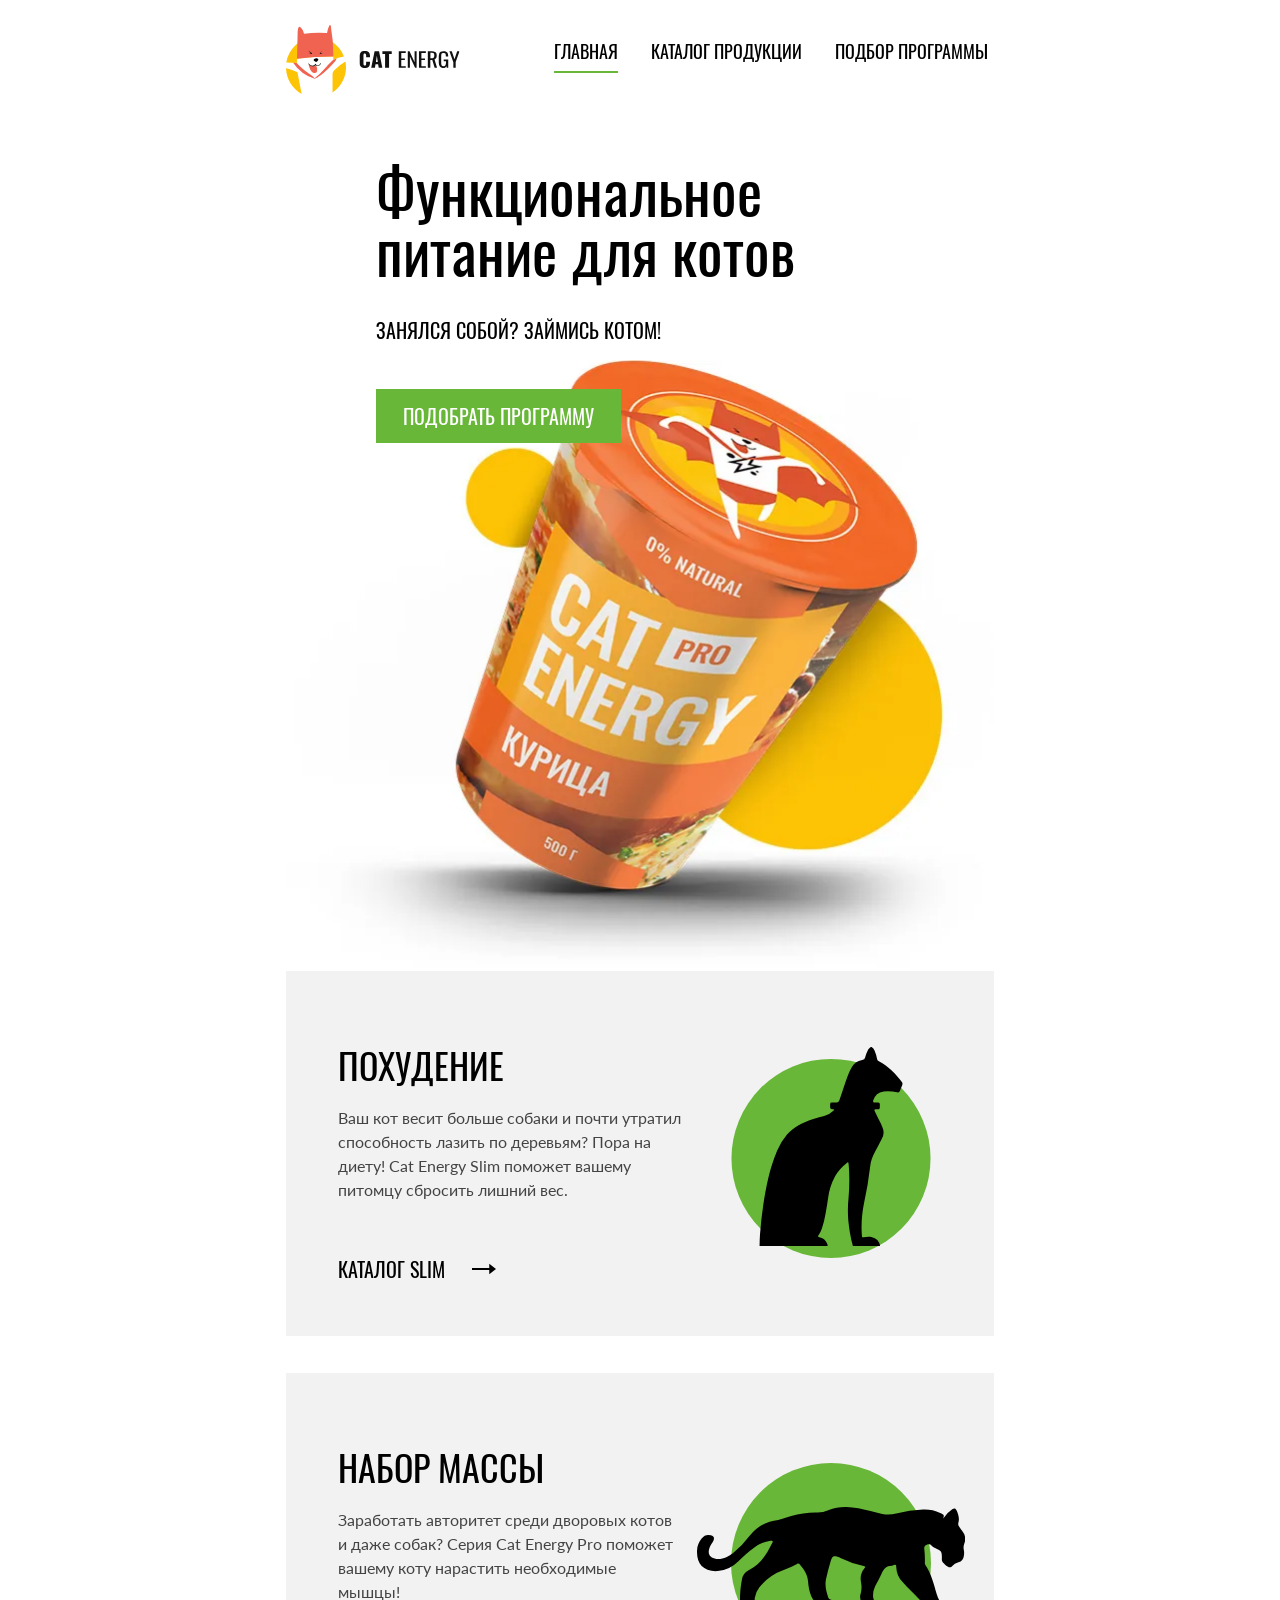
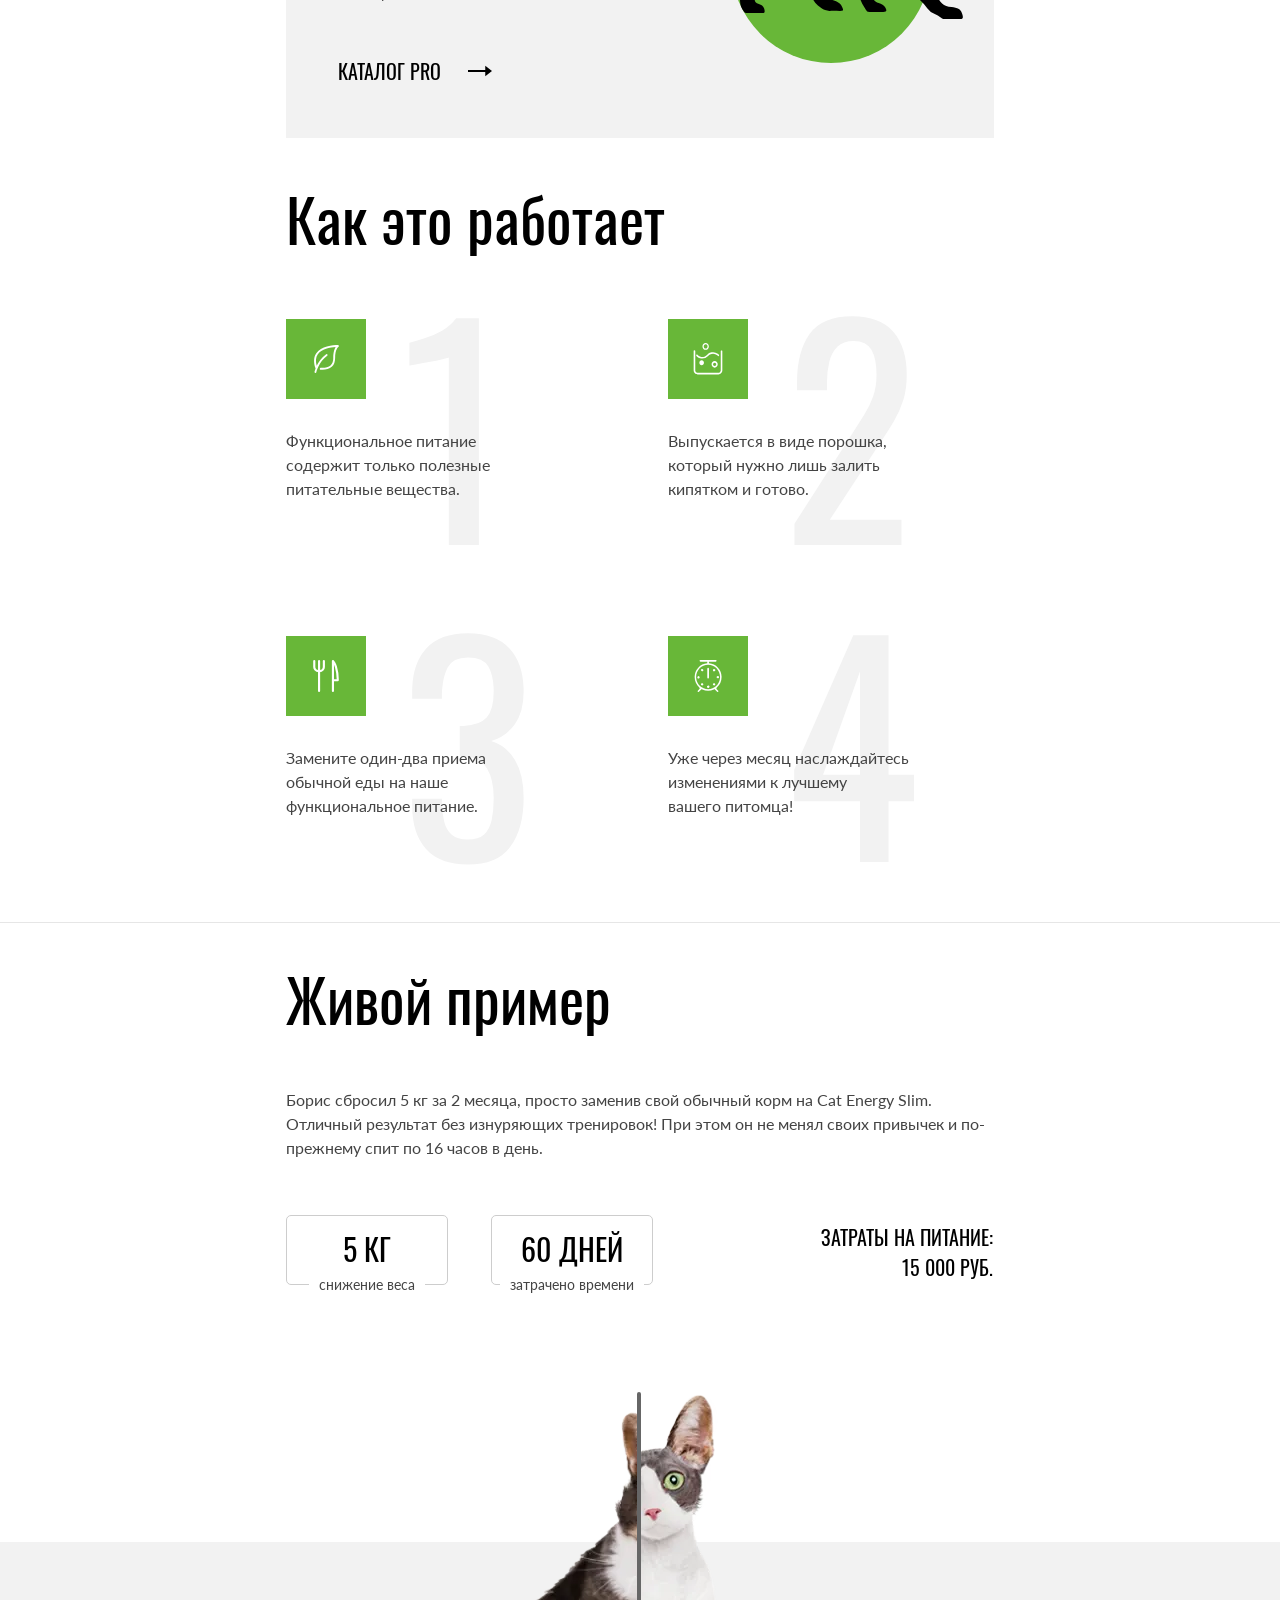
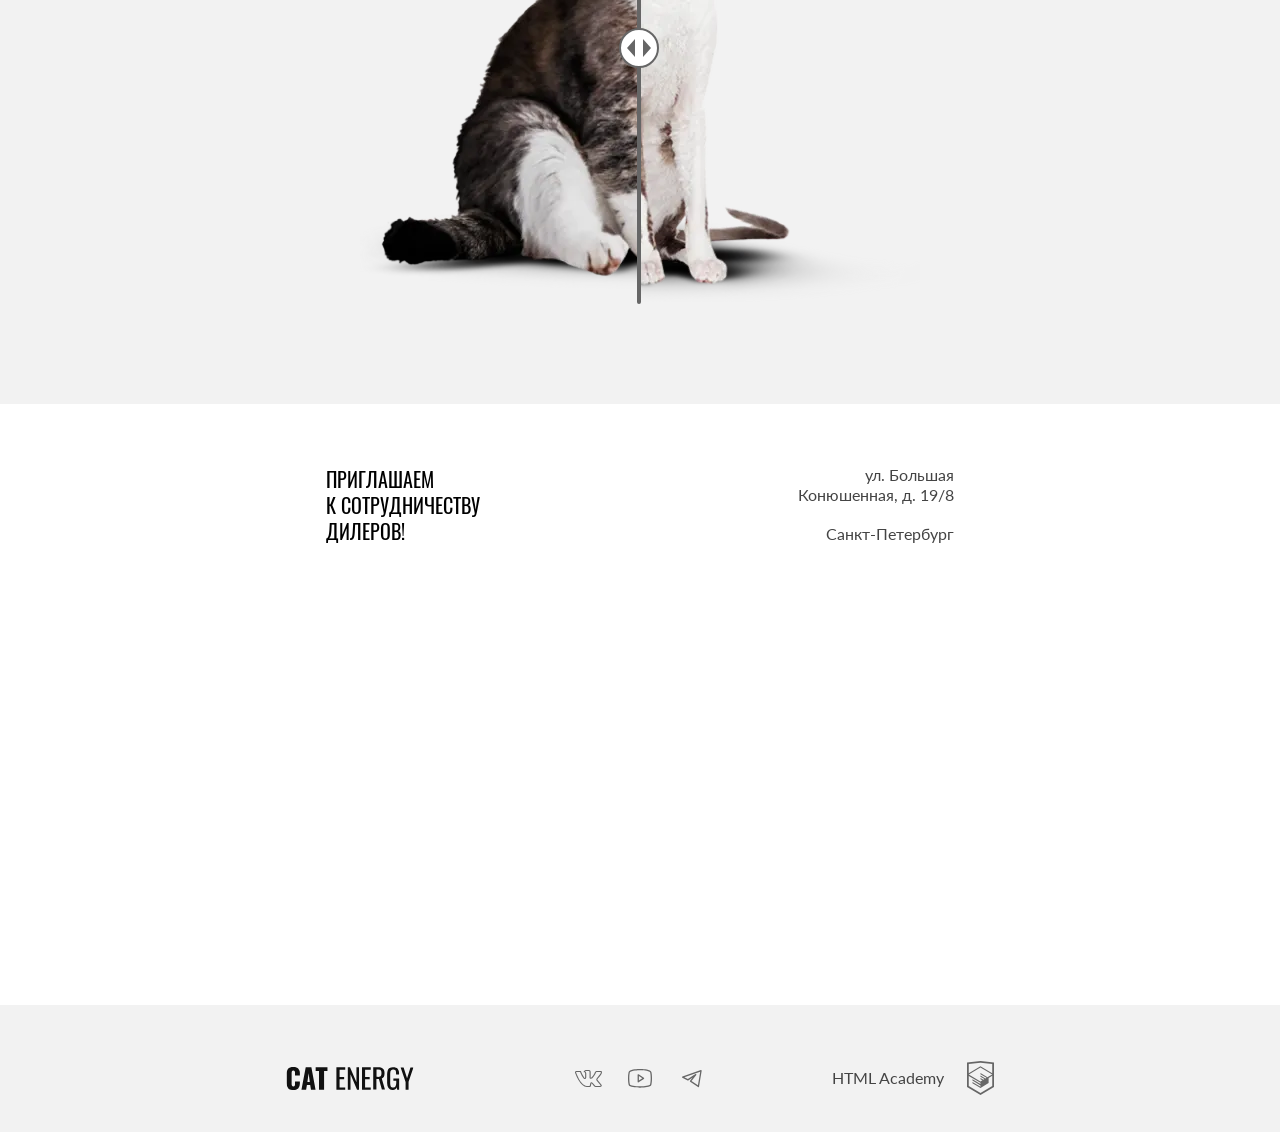
==== commit 063a2def: "Deploying to gh-pages from @ KarinaDemchenko02/2558209-cat-energy-32@7113306c4887d92c16c5d149ed912a6" ====
--- a/index.html
+++ b/index.html
@@ -1 +1 @@
-<!DOCTYPE html><html class="page" lang="ru"><head><meta charset="UTF-8"><title>Кэт энерджи</title><meta name="viewport" content="width=device-width,initial-scale=1"><link rel="icon" href="favicon.ico"><link rel="icon" href="favicons/favicon.svg" type="image/svg+xml"><link rel="apple-touch-icon" href="favicons/favicon-apple.png"><link rel="manifest" href="manifest.webmanifest"><link rel="stylesheet" href="styles/styles.css"><link rel="preload" href="../fonts/lato/Lato-Regular.woff2" type="font/woff2" as="font" crossorigin="anonymous"><link rel="preload" href="../fonts/oswald/oswaldregular.woff2" type="font/woff2" as="font" crossorigin="anonymous"><script src="scripts/index.js" defer="defer"></script></head><body class="page__body"><header class="header"><div class="header__container"><div class="header__logo-container"><a class="header__logo logo" href="./index.html"><picture><source type="image/svg+xml" media="(min-width: 1440px)" srcset="images/logo-desktop.svg" width="70" height="59"><source type="image/svg+xml" media="(min-width: 768px)" srcset="images/logo-tablet.svg" width="60" height="50"><img class="logo__image logo__image--icon" src="images/logo-mobile.svg" alt="Логотип Cat Energy" width="33" height="38"></picture><img class="header__logo-title logo__image logo__image--title" src="images/logo-text.svg" alt="Cat Energy" width="101" height="18"> </a><button class="header__toggle button-burger button-burger--close" type="button"><span class="visually-hidden">Открыть меню</span></button></div><nav class="nav nav--open-nojs"><ul class="nav__list list"><li class="list__item"><a class="list__link list__link--current" href="./index.html">Главная</a></li><li class="list__item"><a class="list__link" href="./catalog.html">Каталог продукции</a></li><li class="list__item"><a class="list__link" href="/">Подбор программы</a></li></ul></nav></div><div class="header__hero hero"><h1 class="hero__heading">Функциональное питание для котов</h1><p class="hero__text">Занялся собой? Займись котом!</p></div><picture><source type="image/webp" media="(min-width: 1440px)" srcset="images/hero-desktop@1x.webp, images/hero-desktop@2x.webp 2x" width="552" height="499"><source type="image/webp" media="(min-width: 768px)" srcset="images/hero-tablet@1x.webp, images/hero-tablet@2x.webp 2x" width="709" height="609"><source type="image/webp" srcset="images/hero-mobile@1x.webp, images/hero-mobile@2x.webp 2x" width="280" height="270"><source type="image/png" media="(min-width: 1440px)" srcset="images/hero-desktop@1x.png, images/hero-desktop@2x.png 2x" width="552" height="499"><source type="image/png" media="(min-width: 768px)" srcset="images/hero-tablet@1x.png, images/hero-tablet@2x.png 2x" width="709" height="609"><img class="header__hero-image" src="images/hero-mobile@1x.png" srcset="images/hero-mobile@2x.png 2x" width="280" height="270" alt="Cat energy с курицей"></picture><a class="header__hero-button button" href="/">Подобрать программу</a></header><main class="main-container"><section class="advantages"><div class="container"><ul class="advantages__list"><li class="advantages__item advantages__item--slim"><h3 class="advantages__item-heading">Похудение</h3><p class="advantages__text">Ваш кот весит больше собаки и почти утратил способность лазить по деревьям? Пора на диету! Cat Energy Slim поможет вашему питомцу сбросить лишний вес.</p><a class="advantages__link" href="/">Каталог slim</a></li><li class="advantages__item advantages__item--pro"><h3 class="advantages__item-heading">Набор массы</h3><p class="advantages__text">Заработать авторитет среди дворовых котов и даже собак? Серия Cat Energy Pro поможет вашему коту нарастить необходимые мышцы!</p><a class="advantages__link" href="/">Каталог pro</a></li></ul></div></section><section class="work"><div class="container"><h2 class="work__heading heading-section">Как это работает</h2><ol class="work__list"><li class="work__item work__item--card-one"><p class="work__text">Функциональное питание содержит только полезные питательные вещества.</p></li><li class="work__item work__item--card-two"><p class="work__text">Выпускается в виде порошка, который нужно лишь залить кипятком и готово.</p></li><li class="work__item work__item--card-three"><p class="work__text">Замените один-два приема обычной еды на наше функциональное питание.</p></li><li class="work__item work__item--card-four"><p class="work__text">Уже через месяц наслаждайтесь изменениями к лучшему <span class="work__text-br">вашего питомца!</span></p></li></ol></div></section><section class="example"><div class="example__container container"><h2 class="example__heading heading-section">Живой пример</h2><p class="example__description">Борис сбросил 5 кг за 2 месяца, просто заменив свой обычный корм на Cat Energy Slim. Отличный результат без изнуряющих тренировок! При этом он не менял своих привычек и по-прежнему спит по 16 часов в день.</p><dl class="example__list"><div class="example__item"><dt class="example__value">5 кг</dt><dd class="example__params">снижение веса</dd></div><div class="example__item"><dt class="example__value">60 дней</dt><dd class="example__params">затрачено времени</dd></div><div class="example__item example__item--total"><dt class="example__value example__value--total">Затраты на питание:</dt><dd class="example__params example__params--total">15 000 руб.</dd></div></dl><div class="example__slider"><picture><source type="image/webp" media="(min-width: 768px)" srcset="images/cat-before-tablet@1x.webp, images/cat-before-tablet@2x.webp 2x" width="560" height="512"><source type="image/webp" srcset="images/cat-before-mobile@1x.webp, images/cat-before-mobile@2x.webp 2x" width="280" height="256"><source type="image/png" media="(min-width: 768px)" srcset="images/cat-before-tablet@1x.png, images/cat-before-tablet@2x.png 2x" width="560" height="512"><img class="example__slider-image example__slider-image--fat-cat" src="images/cat-before-mobile@1x.png" srcset="images/cat-before-mobile@2x.png 2x" width="280" height="256" alt="Толстый кот"></picture><picture><source type="image/webp" media="(min-width: 768px)" srcset="images/cat-after-tablet@1x.webp, images/cat-after-tablet@2x.webp 2x" width="560" height="512"><source type="image/webp" srcset="images/cat-after-mobile@1x.webp, images/cat-after-mobile@2x.webp 2x" width="280" height="256"><source type="image/png" media="(min-width: 768px)" srcset="images/cat-after-tablet@1x.png, images/cat-after-tablet@2x.png 2x" width="560" height="512"><img class="example__slider-image example__slider-image--thin-cat" src="images/cat-after-mobile@1x.png" srcset="images/cat-after-mobile@2x.png 2x" width="280" height="256" alt="Худой кот"></picture><button class="example__slider-control-button" type="button"><span class="visually-hidden">Переключить вид кота</span></button></div></div></section><section class="contacts"><div class="contacts__container-address"><div class="contacts__container-heading"><h3 class="contacts__heading">Приглашаем<br>к сотрудничеству<br>дилеров!</h3></div><div class="contacts__container-street"><address class="contacts__address"><span class="contacts__address-street">ул. Большая Конюшенная, д. 19/8</span> Санкт-Петербург</address></div></div><div class="contacts-map"><script async src="https://api-maps.yandex.ru/services/constructor/1.0/js/?um=constructor%3Aa70b588485700b86dbeb0b23fb0b46061e5efc784e68ea2d456d7e1fca6dc536&amp;width=100%25&amp;height=100%25&amp;lang=ru_RU&amp;scroll=true"></script><noscript><picture><source type="image/webp" media="(min-width: 1440px)" srcset="images/map-desktop@1x.webp, images/map-desktop@2x.webp 2x" width="1440" height="400"><source type="image/webp" media="(min-width: 768px)" srcset="images/map-tablet@1x.webp, images/map-tablet@2x.webp 2x" width="768" height="400"><source type="image/webp" srcset="images/map-mobile@1x.webp, images/map-mobile@2x.webp 2x" width="320" height="362"><source type="image/jpg" media="(min-width: 1440px)" srcset="images/map-desktop@1x.jpg, images/map-desktop@2x.jpg 2x" width="1440" height="400"><source type="image/jpg" media="(min-width: 768px)" srcset="images/map-tablet@1x.jpg, images/map-tablet@2x.jpg 2x" width="768" height="400"><img class="contacts-map__image" src="images/map-mobile@1x.jpg" srcset="images/map-mobile@2x.jpg 2x" width="320" height="362" alt="Карта с нашим адресом"></picture></noscript></div></section></main><footer class="footer"><div class="footer__container container"><a class="footer__logo logo-title" href="/"><img class="logo-title__image" src="images/logo-text.svg" alt="Cat Energy" width="128" height="24"></a><div class="footer__social-network social-network"><h2 class="visually-hidden">Социальные сети</h2><ul class="social-network__list"><li class="social-network__item"><a class="social-network__link social-network__link--vk" href="/"><span class="visually-hidden">vk</span></a></li><li class="social-network__item"><a class="social-network__link social-network__link--youtube" href="/"><span class="visually-hidden">youtube</span></a></li><li class="social-network__item"><a class="social-network__link social-network__link--telegram" href="/"><span class="visually-hidden">telegram</span></a></li></ul></div><div class="copyright"><a class="copyright__link" href="https://htmlacademy.ru/intensive/adaptive"><span class="copyright__name">HTML Academy</span></a></div></div></footer></body></html>+<!DOCTYPE html><html class="page" lang="ru"><head><meta charset="UTF-8"><title>Кэт энерджи</title><meta name="viewport" content="width=device-width,initial-scale=1"><link rel="icon" href="favicon.ico"><link rel="icon" href="favicons/favicon.svg" type="image/svg+xml"><link rel="apple-touch-icon" href="favicons/favicon-apple.png"><link rel="manifest" href="manifest.webmanifest"><link rel="stylesheet" href="styles/styles.css"><link rel="preload" href="../fonts/lato/Lato-Regular.woff2" type="font/woff2" as="font" crossorigin="anonymous"><link rel="preload" href="../fonts/oswald/oswaldregular.woff2" type="font/woff2" as="font" crossorigin="anonymous"><script src="scripts/index.js" defer="defer"></script></head><body class="page__body"><header class="header"><div class="header__container"><div class="header__logo-container"><a class="header__logo logo" href="./index.html"><picture><source type="image/svg+xml" media="(min-width: 1440px)" srcset="images/logo-desktop.svg" width="70" height="59"><source type="image/svg+xml" media="(min-width: 768px)" srcset="images/logo-tablet.svg" width="60" height="50"><img class="logo__image logo__image--icon" src="images/logo-mobile.svg" alt="Логотип Cat Energy" width="33" height="38"></picture><img class="header__logo-title logo__image logo__image--title" src="images/logo-text.svg" alt="Cat Energy" width="101" height="18"> </a><button class="header__toggle button-burger button-burger--close-nojs" type="button"><span class="visually-hidden">Открыть меню</span></button></div><nav class="nav nav--open-nojs"><ul class="nav__list list"><li class="list__item"><a class="list__link list__link--current" href="./index.html">Главная</a></li><li class="list__item"><a class="list__link" href="./catalog.html">Каталог продукции</a></li><li class="list__item"><a class="list__link" href="/">Подбор программы</a></li></ul></nav></div><div class="header__hero hero"><h1 class="hero__heading">Функциональное питание для котов</h1><p class="hero__text">Занялся собой? Займись котом!</p></div><picture><source type="image/webp" media="(min-width: 1440px)" srcset="images/hero-desktop@1x.webp, images/hero-desktop@2x.webp 2x" width="552" height="499"><source type="image/webp" media="(min-width: 768px)" srcset="images/hero-tablet@1x.webp, images/hero-tablet@2x.webp 2x" width="709" height="609"><source type="image/webp" srcset="images/hero-mobile@1x.webp, images/hero-mobile@2x.webp 2x" width="280" height="270"><source type="image/png" media="(min-width: 1440px)" srcset="images/hero-desktop@1x.png, images/hero-desktop@2x.png 2x" width="552" height="499"><source type="image/png" media="(min-width: 768px)" srcset="images/hero-tablet@1x.png, images/hero-tablet@2x.png 2x" width="709" height="609"><img class="header__hero-image" src="images/hero-mobile@1x.png" srcset="images/hero-mobile@2x.png 2x" width="280" height="270" alt="Cat energy с курицей"></picture><a class="header__hero-button button" href="/">Подобрать программу</a></header><main class="main-container"><section class="advantages"><div class="container"><ul class="advantages__list"><li class="advantages__item advantages__item--slim"><h3 class="advantages__item-heading">Похудение</h3><p class="advantages__text">Ваш кот весит больше собаки и почти утратил способность лазить по деревьям? Пора на диету! Cat Energy Slim поможет вашему питомцу сбросить лишний вес.</p><a class="advantages__link" href="/">Каталог slim</a></li><li class="advantages__item advantages__item--pro"><h3 class="advantages__item-heading">Набор массы</h3><p class="advantages__text">Заработать авторитет среди дворовых котов и даже собак? Серия Cat Energy Pro поможет вашему коту нарастить необходимые мышцы!</p><a class="advantages__link" href="/">Каталог pro</a></li></ul></div></section><section class="work"><div class="container"><h2 class="work__heading heading-section">Как это работает</h2><ol class="work__list"><li class="work__item work__item--card-one"><p class="work__text">Функциональное питание содержит только полезные питательные вещества.</p></li><li class="work__item work__item--card-two"><p class="work__text">Выпускается в виде порошка, который нужно лишь залить кипятком и готово.</p></li><li class="work__item work__item--card-three"><p class="work__text">Замените один-два приема обычной еды на наше функциональное питание.</p></li><li class="work__item work__item--card-four"><p class="work__text">Уже через месяц наслаждайтесь изменениями к лучшему <span class="work__text-br">вашего питомца!</span></p></li></ol></div></section><section class="example"><div class="example__container container"><h2 class="example__heading heading-section">Живой пример</h2><p class="example__description">Борис сбросил 5 кг за 2 месяца, просто заменив свой обычный корм на Cat Energy Slim. Отличный результат без изнуряющих тренировок! При этом он не менял своих привычек и по-прежнему спит по 16 часов в день.</p><dl class="example__list"><div class="example__item"><dt class="example__value">5 кг</dt><dd class="example__params">снижение веса</dd></div><div class="example__item"><dt class="example__value">60 дней</dt><dd class="example__params">затрачено времени</dd></div><div class="example__item example__item--total"><dt class="example__value example__value--total">Затраты на питание:</dt><dd class="example__params example__params--total">15 000 руб.</dd></div></dl><div class="example__slider"><picture><source type="image/webp" media="(min-width: 768px)" srcset="images/cat-before-tablet@1x.webp, images/cat-before-tablet@2x.webp 2x" width="560" height="512"><source type="image/webp" srcset="images/cat-before-mobile@1x.webp, images/cat-before-mobile@2x.webp 2x" width="280" height="256"><source type="image/png" media="(min-width: 768px)" srcset="images/cat-before-tablet@1x.png, images/cat-before-tablet@2x.png 2x" width="560" height="512"><img class="example__slider-image example__slider-image--fat-cat" src="images/cat-before-mobile@1x.png" srcset="images/cat-before-mobile@2x.png 2x" width="280" height="256" alt="Толстый кот"></picture><picture><source type="image/webp" media="(min-width: 768px)" srcset="images/cat-after-tablet@1x.webp, images/cat-after-tablet@2x.webp 2x" width="560" height="512"><source type="image/webp" srcset="images/cat-after-mobile@1x.webp, images/cat-after-mobile@2x.webp 2x" width="280" height="256"><source type="image/png" media="(min-width: 768px)" srcset="images/cat-after-tablet@1x.png, images/cat-after-tablet@2x.png 2x" width="560" height="512"><img class="example__slider-image example__slider-image--thin-cat" src="images/cat-after-mobile@1x.png" srcset="images/cat-after-mobile@2x.png 2x" width="280" height="256" alt="Худой кот"></picture><button class="example__slider-control-button" type="button"><span class="visually-hidden">Переключить вид кота</span></button></div></div></section><section class="contacts"><div class="contacts__container-address"><div class="contacts__container-heading"><h3 class="contacts__heading">Приглашаем<br>к сотрудничеству<br>дилеров!</h3></div><div class="contacts__container-street"><address class="contacts__address"><span class="contacts__address-street">ул. Большая Конюшенная, д. 19/8</span> Санкт-Петербург</address></div></div><div class="contacts-map"><script async src="https://api-maps.yandex.ru/services/constructor/1.0/js/?um=constructor%3Aa70b588485700b86dbeb0b23fb0b46061e5efc784e68ea2d456d7e1fca6dc536&amp;width=100%25&amp;height=100%25&amp;lang=ru_RU&amp;scroll=true"></script><noscript><picture><source type="image/webp" media="(min-width: 1440px)" srcset="images/map-desktop@1x.webp, images/map-desktop@2x.webp 2x" width="1440" height="400"><source type="image/webp" media="(min-width: 768px)" srcset="images/map-tablet@1x.webp, images/map-tablet@2x.webp 2x" width="768" height="400"><source type="image/webp" srcset="images/map-mobile@1x.webp, images/map-mobile@2x.webp 2x" width="320" height="362"><source type="image/jpg" media="(min-width: 1440px)" srcset="images/map-desktop@1x.jpg, images/map-desktop@2x.jpg 2x" width="1440" height="400"><source type="image/jpg" media="(min-width: 768px)" srcset="images/map-tablet@1x.jpg, images/map-tablet@2x.jpg 2x" width="768" height="400"><img class="contacts-map__image" src="images/map-mobile@1x.jpg" srcset="images/map-mobile@2x.jpg 2x" width="320" height="362" alt="Карта с нашим адресом"></picture></noscript></div></section></main><footer class="footer"><div class="footer__container container"><a class="footer__logo logo-title" href="/"><img class="logo-title__image" src="images/logo-text.svg" alt="Cat Energy" width="128" height="24"></a><div class="footer__social-network social-network"><h2 class="visually-hidden">Социальные сети</h2><ul class="social-network__list"><li class="social-network__item"><a class="social-network__link social-network__link--vk" href="/"><span class="visually-hidden">vk</span></a></li><li class="social-network__item"><a class="social-network__link social-network__link--youtube" href="/"><span class="visually-hidden">youtube</span></a></li><li class="social-network__item"><a class="social-network__link social-network__link--telegram" href="/"><span class="visually-hidden">telegram</span></a></li></ul></div><div class="copyright"><a class="copyright__link" href="https://htmlacademy.ru/intensive/adaptive"><span class="copyright__name">HTML Academy</span></a></div></div></footer></body></html>
--- a/styles/styles.css
+++ b/styles/styles.css
@@ -1 +1 @@
-@font-face{font-family:Lato-Regular;font-weight:400;font-style:normal;font-display:swap;src:url(../fonts/lato/Lato-Regular.woff2)format("woff2")}@font-face{font-family:Oswald;font-weight:400;font-style:normal;font-display:swap;src:url(../fonts/oswald/oswaldregular.woff2)format("woff2")}*,:before,:after{box-sizing:border-box}html{height:100%}body{color:#444;margin:0}a{text-decoration:none}img{object-fit:contain;max-width:100%;height:auto}.button{color:#fff;text-transform:uppercase;background-color:#68b738;border:none;font-family:Oswald,Arial,sans-serif;font-size:16px;font-weight:400;line-height:20px;text-decoration:none;transition:background-color .3s ease-in-out}.button:hover,.button:focus{background-color:#5eaa2f}.button:active{color:#ffffff4d}.products-card{border-top:1px solid #ebebeb;justify-content:center;width:100%;display:flex}.products-card:last-of-type{border-bottom:1px solid #eaeaea}@media (width>=768px){.products-card{width:unset;border-top:none}.products-card:last-of-type{border-bottom:0}}.products-card__container{grid-template-rows:repeat(3,auto);grid-template-columns:140px 140px;padding:24px 0 21px;display:grid}@media (width>=768px){.products-card__container{background:linear-gradient(#0000 81px,#f2f2f2 81px);grid-template-rows:minmax(100px,auto) 1fr auto;grid-template-columns:1fr;gap:12px;width:324px;padding:0 37px 41px}}@media (width>=1440px){.products-card__container{grid-template-rows:minmax(100px,auto) auto 1fr auto;gap:8px;width:245px;padding:0 37px 46px}}.products-card__heading{color:#222;text-transform:uppercase;width:90px;margin:0 0 7px;font-family:Oswald,Arial,sans-serif;font-size:16px;font-weight:400;line-height:20px}@media (width>=768px){.products-card__heading{text-align:center;justify-self:center;width:150px;margin-bottom:2px;font-size:20px;line-height:24px}}.products-card__param{color:#444;margin:0;font-family:Lato-Regular,Arial,sans-serif;font-size:12px;font-weight:400;line-height:16px}@media (width>=768px){.products-card__param{font-size:16px;line-height:18px}}.products-card__link{grid-row:1/-2;place-self:center}@media (width>=768px){.products-card__link{grid-row:unset}}.products-card__param-container{justify-content:space-between;display:flex}@media (width>=768px){.products-card__param-container{border-bottom:1px solid #cdcdcd;padding:5px 0}}@media (width>=1440px){.products-card__param-container{padding:6.5px 0}}.products-card__button{text-align:center;grid-area:-2/1/-1/-1;margin-top:16px;padding:10px 0}@media (width>=768px){.products-card__button{grid-area:unset;margin-top:21px}}@media (width>=1440px){.products-card__button{margin-top:25px}}.products-card__button--additional{margin-top:12px}@media (width>=768px){.products-card__button--additional{margin-top:11px}}@media (width>=1440px){.products-card__button--additional{width:40%;margin-top:0}}.products-card__image{height:103px}@media (width>=768px){.products-card__image{height:226px}}@media (width>=1440px){.products-card__image{height:220px}}@media (width>=768px){.products-card__name,.products-card__value{line-height:20px}}.header{grid-template-rows:auto auto 135px auto;grid-template-columns:1fr 280px 1fr;margin-bottom:20px;display:grid}.header picture{display:contents}.header:before{content:"";z-index:-1;background-color:#68b738d9;background-image:-webkit-linear-gradient(#68b738d9,#68b738d9),-webkit-image-set(url(../images/hero-bg-mobile@1x.webp) 1x type("image/webp"),url(../images/hero-bg-mobile@2x.webp) 2x type("image/webp"),url(../images/hero-bg-mobile@1x.jpg) 1x type("image/jpeg"),url(../images/hero-bg-mobile@2x.jpg) 2x type("image/jpeg")),-webkit-linear-gradient(bottom left,#3f3e43,#525157);background-image:linear-gradient(#68b738d9,#68b738d9),image-set("../images/hero-bg-mobile@1x.webp" 1x type("image/webp"),"../images/hero-bg-mobile@2x.webp" 2x type("image/webp"),"../images/hero-bg-mobile@1x.jpg" 1x type("image/jpeg"),"../images/hero-bg-mobile@2x.jpg" 2x type("image/jpeg")),linear-gradient(to bottom left,#3f3e43,#525157);background-position:bottom;background-repeat:no-repeat;grid-area:2/1/4/-1}@media (width>=768px){.header{grid-template-rows:repeat(3,auto);grid-template-columns:1fr 708px 1fr;margin-bottom:0}.header:before{grid-area:none}}@media (width>=1440px){.header{grid-template-rows:auto auto 1fr;grid-template-columns:1fr 450px 60px 100px 610px 1fr}.header:before{background-color:#68b738d9;background-image:-webkit-linear-gradient(#68b738d9,#68b738d9),-webkit-image-set(url(../images/hero-bg-desktop@1x.webp) 1x type("image/webp"),url(../images/hero-bg-desktop@2x.webp) 2x type("image/webp"),url(../images/hero-bg-desktop@1x.jpg) 1x type("image/jpeg"),url(../images/hero-bg-desktop@2x.jpg) 2x type("image/jpeg")),-webkit-linear-gradient(bottom left,#3f3e43,#525157);background-image:linear-gradient(#68b738d9,#68b738d9),image-set("../images/hero-bg-desktop@1x.webp" 1x type("image/webp"),"../images/hero-bg-desktop@2x.webp" 2x type("image/webp"),"../images/hero-bg-desktop@1x.jpg" 1x type("image/jpeg"),"../images/hero-bg-desktop@2x.jpg" 2x type("image/jpeg")),linear-gradient(to bottom left,#3f3e43,#525157);background-position:100%;grid-area:1/5/-1/-1}}.header__container{flex-direction:column;grid-area:1/1/2/-1;align-items:flex-start;padding:13px 0 0;display:flex;position:relative}@media (width>=768px){.header__container{flex-direction:row;grid-column:2/-2;padding:25px 0}}@media (width>=1440px){.header__container{padding:55px 0 30px}}.header__logo-container{grid-template-columns:1fr auto;align-items:center;width:280px;margin-left:auto;margin-right:auto;padding-bottom:14px;display:grid}@media (width>=768px){.header__logo-container{width:unset;margin:0;padding:0}}.header__logo{align-items:center;width:91%;display:flex}@media (width>=768px){.header__logo{width:unset}}.header__logo-title{margin:0 auto}@media (width>=1440px){.header__logo-title{width:118px}}.header__hero-button{text-align:center;grid-column:2/-2;padding:12px 0 8px}@media (width>=768px){.header__hero-button{grid-row:3/4;place-self:start;margin-left:90px;padding:14px 27px;font-size:20px;line-height:26px}}@media (width>=1440px){.header__hero-button{grid-column:2/4;margin-left:80px}}.header__hero-image{z-index:-1;grid-area:3/2/5/-2;padding-bottom:3px}@media (width>=768px){.header__hero-image{margin-top:-29px}}@media (width>=1440px){.header__hero-image{grid-area:2/3/-1/-1;margin-top:0;margin-left:-3px;padding-bottom:50px}}@media (width>=768px){.header__toggle{display:none}}.container{width:280px;margin-left:auto;margin-right:auto}@media (width>=768px){.container{width:708px}}@media (width>=1440px){.container{width:1220px}}.logo{transition:opacity .3s ease-in-out}.logo:hover,.logo:focus .logo__image{opacity:.7}.logo:active{opacity:.8}.logo__image--icon{margin-right:13px}.nav{visibility:hidden;opacity:0;flex-shrink:0;width:100%;height:0;transition:opacity .5s}@media (width>=768px){.nav{width:unset;visibility:visible;opacity:1;max-width:500px;height:auto;margin-left:auto;margin-right:-4px;padding-top:4px}}@media (width>=1440px){.nav{max-width:50%;margin-right:-8px;padding-top:6px}}.nav--open{visibility:visible;opacity:1;background-color:#fff;height:auto;font-family:Oswald,Arial,sans-serif;transition:opacity .5s;position:absolute;top:65px;left:0;right:0}@media (width>=768px){.nav--open{position:unset;background-color:#0000}.nav__list{flex-flow:wrap;justify-content:end;align-items:center;gap:0 13px;display:flex}}.nav--open-nojs{visibility:visible;opacity:1;height:auto;position:static}.button-burger{background-color:#0000;background-image:url(../icons/stack.svg#menu-open);border:none;width:24px;height:24px;padding:0}.button-burger--close{background-image:url(../icons/stack.svg#menu-close)}.list{margin:0;padding:0;list-style:none}.list__link{color:#000;text-align:center;text-transform:uppercase;border-top:1px solid #e6e6e6;padding:23px;font-family:Oswald,Arial,sans-serif;font-size:18px;font-weight:400;line-height:20px;transition:opacity .3s ease-in-out;display:block;position:relative}.list__link:hover,.list__link:focus-visible{opacity:.6}.list__link:active{opacity:.3}@media (width>=768px){.list__link{border-top:none;padding:10px;font-size:18px;line-height:24px}}@media (width>=1440px){.list__link{color:#fff;font-size:20px;line-height:30px}.list__link-catalog{color:#111}}.list__link--current{transition:opacity .3s ease-in-out}@media (width>=768px){.list__link--current:after{content:"";background-color:#68b738;width:auto;height:2px;display:block;position:absolute;bottom:0;left:10px;right:10px}}@media (width>=1440px){.list__link--current:after{background-color:#fff}.list__link--current-catalog:after{background-color:#68b738}}.hero{text-align:center;color:#fff;grid-area:2/2/3/3;padding:27px 0;font-family:Oswald,Arial,sans-serif;font-weight:400}@media (width>=768px){.hero{text-align:left;color:#000;margin-bottom:0;margin-left:90px}.hero:before{display:none}}@media (width>=1440px){.hero{grid-column:2/4;margin-left:80px;padding:29px 0}}.hero__heading{text-align:center;margin:0 0 26px;font-size:36px;font-weight:400;line-height:36px}@media (width>=768px){.hero__heading{text-align:left;max-width:570px;padding:14px 0;font-size:60px;line-height:60px}}@media (width>=1440px){.hero__heading{margin:0;padding:52px 0 40px}}.hero__text{text-transform:uppercase;margin:0 6px 0 0;font-size:14px;line-height:14px}@media (width>=768px){.hero__text{margin-bottom:22px;font-size:20px;line-height:20px}.advantages{margin:0}}.advantages__item{background-color:#f2f2f2;grid-template-columns:70px 1fr;gap:22px 0;padding:21px 20px;display:grid}.advantages__item:before{content:"";background-position:50%;background-repeat:no-repeat;background-size:contain;width:67px;height:54px;margin-left:-8px;display:block}@media (width>=768px){.advantages__item{grid-template-rows:repeat(3,auto);grid-template-columns:1fr 240px;gap:16px 10px;padding:76px 63px 52px 52px}.advantages__item:before{grid-area:1/2/-1/3;justify-self:end;width:200px;height:211px}}@media (width>=1440px){.advantages__item{grid-template-columns:152px 1fr;gap:10px;max-width:570px;min-height:374px;padding:47px 52px 55px}.advantages__item:not(:last-child){margin-bottom:0}.advantages__item:before{grid-area:auto;justify-self:flex-start;width:100px;height:106px;margin-top:-6px;margin-left:1px}}.advantages__item--slim:before{background-image:url(../icons/stack.svg#cat-slim)}.advantages__item--pro:before{background-image:url(../icons/stack.svg#cat-pro);margin-left:-8px}@media (width>=768px){.advantages__item--pro:before{width:268px;height:200px;margin-top:14px;margin-left:0;margin-right:-34px}}@media (width>=1440px){.advantages__item--pro:before{width:134px;height:100px;margin-top:0;margin-left:-19px;margin-right:0}}.advantages__item-heading{color:#000;text-transform:uppercase;align-self:center;margin:0;font-family:Oswald,Arial,sans-serif;font-size:24px;font-weight:400;line-height:37px}@media (width>=768px){.advantages__item-heading{font-size:36px;line-height:36px}}.advantages__text{color:#444;grid-column:1/-1;margin:0;font-family:Lato-Regular,Arial,sans-serif;font-size:14px;font-weight:400;line-height:18px}@media (width>=768px){.advantages__text{grid-area:unset;padding-top:7px;padding-bottom:2px;font-size:16px;line-height:24px}}@media (width>=1440px){.advantages__text{grid-column:1/-1;padding-top:26px}}.advantages__link{color:#000;text-transform:uppercase;border-top:1px solid #d9d9d9;grid-column:1/-1;align-items:center;width:100%;padding-top:19px;font-family:Oswald,Arial,sans-serif;font-size:16px;font-weight:400;line-height:16px;display:flex}.advantages__link:active{opacity:.5}.advantages__link:after{content:"";transform-origin:0;background-image:url(../icons/stack.svg#arrow);width:24px;height:12px;margin-left:15px;transition:transform .3s linear}.advantages__link:is(:hover,:active,:focus-visible,:focus):after{transform:scaleX(1.35)}@media (width>=768px){.advantages__link{grid-area:unset;border-top:none;justify-self:start;padding-top:34px;font-size:20px;line-height:30px}.advantages__link:after{margin-left:27px}}@media (width>=1440px){.advantages__link{grid-column:1/-1;padding-top:14px}}.advantages__list{flex-direction:column;gap:21px;margin:0;padding:0 0 21px;list-style:none;display:flex}@media (width>=768px){.advantages__list{gap:37px;padding:0 0 50px}}@media (width>=1440px){.advantages__list{flex-direction:row;gap:80px;padding:82px 0 71px}}.work{margin-bottom:49px}@media (width>=768px){.work{margin-bottom:46px}}@media (width>=1440px){.work{margin-bottom:0}}.work__heading{margin:0 0 41px}@media (width>=768px){.work__heading{margin:0 0 31px}}.work__list{flex-direction:column;margin:0;padding:0;list-style:none;display:flex}@media (width>=768px){.work__list{flex-flow:wrap;gap:37px 57px}}@media (width>=1440px){.work__list{gap:37px 80px}}.work__text{color:#444;width:71%;margin:0;font-family:Lato-Regular,Arial,sans-serif;font-size:14px;font-weight:400;line-height:18px}@media (width>=768px){.work__text{width:100%;font-size:16px;line-height:24px}}@media (width>=1440px){.work__text{padding-top:4px}}@media (width>=768px){.work__text-br{display:block}}.work__item{counter-increment:marker 1;flex-wrap:wrap;gap:20px;display:flex}.work__item:before{content:"";background-color:#68b738;background-position:50%;background-repeat:no-repeat;background-size:30px 32px;width:60px;height:60px;display:block}.work__item:not(:last-child){margin-bottom:20px}@media (width>=768px){.work__item{flex-direction:column;align-items:flex-start;gap:30px;width:325px;min-height:280px;padding:40px 80px 40px 0;position:relative}.work__item:before{width:80px;height:80px}.work__item:after{color:#f2f2f2;content:counter(marker);z-index:-1;font-family:Oswald,Arial,sans-serif;font-size:280px;font-weight:400;line-height:280px;position:absolute;top:0;bottom:0;left:115px}.work__item:not(:last-child){margin-bottom:0}}@media (width>=1440px){.work__item{width:245px;padding-right:0}}.work__item--card-one:before{background-image:url(../icons/stack.svg#leaf)}.work__item--card-two:before{background-image:url(../icons/stack.svg#water)}.work__item--card-three:before{background-image:url(../icons/stack.svg#eat)}.work__item--card-four:before{background-image:url(../icons/stack.svg#clock)}.heading-section{color:#000;font-family:Oswald,Arial,sans-serif;font-size:36px;font-weight:400;line-height:40px}@media (width>=768px){.heading-section{font-size:60px;line-height:60px}}.example{background-color:#eaeaea}@media (width>=768px){.example{background-color:#0000;border-top:1px solid #e6e6e6}}@media (width>=1440px){.example{border-top:none}}.example__container{grid-template-columns:1fr 280px 1fr;padding:25px 0 40px;display:grid}@media (width>=768px){.example__container{background:linear-gradient(0deg,#f2f2f2 462px,#fff 462px);grid-template-columns:1fr 708px 1fr;width:100%;padding:45px 0 100px}}@media (width>=1440px){.example__container{grid-template-rows:repeat(3,auto);grid-template-columns:1fr 433px 787px 1fr;margin-bottom:0;padding:0}}.example__heading{grid-area:1/2/2/3;margin:0 0 39px}@media (width>=768px){.example__heading{margin:0 0 60px}}@media (width>=1440px){.example__heading{padding-top:72px;padding-bottom:85px}}.example__list{flex-wrap:wrap;grid-column:2/3;justify-content:center;gap:20px 32px;margin:0;padding-bottom:20px;display:flex}@media (width>=768px){.example__list{justify-content:start;gap:43px;padding-bottom:100px}}@media (width>=1440px){.example__list{gap:55px 43px;padding-top:70px;padding-bottom:75px}}.example__item{flex-direction:column;flex-basis:124px;display:flex}@media (width>=768px){.example__item{flex-basis:162px}}.example__description{color:#444;grid-column:2/3;width:100%;margin:0 0 20px;font-family:Lato-Regular,Arial,sans-serif;font-size:14px;font-weight:400;line-height:18px}@media (width>=768px){.example__description{margin:0 0 55px;font-size:16px;line-height:24px}}@media (width>=1440px){.example__description{margin:0}}.example__value{color:#000;text-transform:uppercase;text-align:center;border:1px solid #cdcdcd;border-radius:5px;padding:15px 14px 14px;font-family:Oswald,Arial,sans-serif;font-size:24px;font-weight:400;line-height:24px}@media (width>=768px){.example__value{padding:14px 14px 17px;font-size:30px;line-height:37px}}.example__params{color:#444;text-align:center;background-color:#eaeaea;align-self:center;margin:-.7em 19px 0;padding:0 10px;font-family:Lato-Regular,Arial,sans-serif;font-size:12px;font-weight:400;line-height:12px;display:block}@media (width>=768px){.example__params{background-color:#fff;margin:-.5em 8px 0;font-size:14px;line-height:14px}}@media (width>=1440px){.example__params{background:linear-gradient(0deg,#f2f2f2 462px,#fff 462px)}}.example__item--total{flex-flow:row;flex-basis:auto;justify-content:center;gap:.3em;width:100%;display:flex}@media (width>=768px){.example__item--total{text-align:right;flex-direction:column;flex-basis:290px;gap:13px;width:auto;margin-left:auto;margin-right:1px}}@media (width>=1440px){.example__item--total{flex-direction:row;flex-basis:357px;justify-content:space-between;align-items:center;margin-left:0}}.example__value--total{color:#000;border:none;padding:0;font-family:Oswald,Arial,sans-serif;font-size:14px;font-weight:400;line-height:20px}@media (width>=768px){.example__value--total{text-align:end;font-size:20px;line-height:14px}}.example__params--total{color:#000;text-transform:uppercase;align-self:auto;margin:0;padding:0;font-family:Oswald,Arial,sans-serif;font-size:14px;font-weight:400;line-height:20px}@media (width>=768px){.example__params--total{text-align:end;font-size:20px;line-height:20px}}@media (width>=1440px){.example__params--total{margin-right:30px}}.example__slider-control-button{background-color:#666;border:none;border-radius:2px;width:4px;height:100%;padding:0;transition:background-color .3s ease-in-out;display:block;position:absolute;left:49%}.example__slider-control-button:before{content:"";background-color:#fff;border:2px solid #666;border-radius:50%;width:40px;height:40px;transition:border-color .3s ease-in-out;display:block;position:absolute;top:50%;left:50%;transform:translate(-50%,-50%)}.example__slider-control-button:after{content:"";background-color:#666;width:24px;height:18px;transition:background-color .3s ease-in-out;display:block;position:absolute;top:50%;left:50%;transform:translate(-50%,-50%);-webkit-mask-image:url(../icons/stack.svg#controls);mask-image:url(../icons/stack.svg#controls);-webkit-mask-position:50%;mask-position:50%;-webkit-mask-size:contain;mask-size:contain;-webkit-mask-repeat:no-repeat;mask-repeat:no-repeat}.example__slider-control-button:is(:hover,:focus-visible,:focus){background-color:#68b738}.example__slider-control-button:active{opacity:.6}.example__slider-control-button:is(:hover,:focus-visible,:focus):before{border-color:#68b738}.example__slider-control-button:is(:hover,:focus-visible,:focus):after{background-color:#68b738}@media (width>=768px){.example__slider-control-button{left:49.5%}}.example__slider{grid-column:2/3;justify-self:center;justify-items:center;width:280px;height:256px;display:flex;position:relative}@media (width>=768px){.example__slider{width:560px;height:512px}}@media (width>=1440px){.example__slider{grid-area:1/3/-1/4;justify-self:right;margin-top:73px}}.example__slider-image{object-fit:cover;height:100%;display:block;overflow:hidden}.example__slider-image--fat-cat{object-position:left;width:100%}.example__slider-image--thin-cat{object-position:right;width:100%}@media (width>=1440px){.contacts{grid-template-rows:95px auto 100px;grid-template-columns:1fr 1220px 1fr;display:grid}}.contacts__container-address{justify-content:space-between;align-items:center;width:280px;margin:0 auto;padding:25px 0;display:flex}@media (width>=768px){.contacts__container-address{width:708px;padding:61px 40px}}@media (width>=1440px){.contacts__container-address{margin-inline:unset;z-index:1;background-color:#fff;grid-area:2/2/3/3;grid-template-columns:1fr 160px;width:565px;padding:61px 80px;display:grid}}.contacts__heading{color:#000;text-transform:uppercase;width:100%;margin:0;font-family:Oswald,Arial,sans-serif;font-size:16px;font-weight:400;line-height:20px}@media (width>=768px) and (width<=1440px){.contacts__heading{width:100%;font-size:20px;line-height:26px}}@media (width>=1440px){.contacts__heading{width:100%}}.contacts__address{color:#444;width:100%;font-family:Lato-Regular,Arial,sans-serif;font-size:14px;font-style:normal;font-weight:400;line-height:20px}@media (width>=768px){.contacts__address{text-align:right;width:100%;font-size:16px;line-height:20px}}@media (width>=1440px){.contacts__address{text-align:start;width:100%;margin-left:5px}}@media (width>=768px){.contacts__address-street{margin-bottom:19px;display:inline-block}}@media (width>=1440px){.contacts__address-street{margin-bottom:18px}}.contacts__container-street{width:100%}@media (width>=768px){.contacts__container-street{width:35%}}@media (width>=1440px){.contacts__container-street{width:100%}}.contacts__container-heading{width:100%}.contacts-map{height:362px}@media (width>=768px){.contacts-map{height:400px}}@media (width>=1440px){.contacts-map{grid-area:1/1/-1/-1;height:100%}}.contacts-map__image{object-fit:cover;object-position:center;width:100%;height:100%;margin-inline:auto;display:block}.footer{background-color:#f2f2f2}.footer__container{flex-direction:column;justify-content:center;align-items:center;padding:21px 0 20px;display:flex}@media (width>=768px){.footer__container{flex-direction:row;padding:36px 0}}@media (width>=1440px){.footer__container{padding:53px 0}}.footer__logo{border-bottom:1px solid #d9d9d9;justify-content:center;width:100%;padding:20px 0;transition:opacity .3s ease-in-out;display:flex}.footer__logo:hover,.footer__logo:focus{opacity:.6}.footer__logo:active{opacity:.4}@media (width>=768px){.footer__logo{border-bottom:unset;justify-content:flex-start}}.footer__social-network{border-bottom:1px solid #d9d9d9;width:100%;padding:20px 0}@media (width>=768px){.footer__social-network{border-bottom:unset}}.social-network__list{flex-wrap:wrap;justify-content:center;margin:0;padding:0;list-style:none;display:flex}.social-network__item:not(:last-child){margin-right:24px}.social-network__link:before{content:"";background-color:#666;width:28px;height:22px;transition:background-color .3s ease-in-out;display:block;-webkit-mask-position:50%;mask-position:50%;-webkit-mask-size:contain;mask-size:contain;-webkit-mask-repeat:no-repeat;mask-repeat:no-repeat}.social-network__link:is(:hover,:focus-visible,:focus):before{background-color:#68b738}.social-network__link:active{opacity:.6}.social-network__link--vk:before{content:"";-webkit-mask-image:url(../icons/stack.svg#vkontakte);mask-image:url(../icons/stack.svg#vkontakte)}.social-network__link--youtube:before{content:"";-webkit-mask-image:url(../icons/stack.svg#youtube);mask-image:url(../icons/stack.svg#youtube)}.social-network__link--telegram:before{content:"";-webkit-mask-image:url(../icons/stack.svg#telegram);mask-image:url(../icons/stack.svg#telegram)}.visually-hidden{clip:rect(0 0 0 0);border:0;width:1px;height:1px;margin:-1px;padding:0;position:absolute;overflow:hidden}.copyright{width:100%;padding:20px 0}.copyright__name{color:#444;font-family:Lato-Regular,Arial,sans-serif;font-size:16px;font-weight:400;line-height:20px}@media (width>=768px){.copyright__name{margin-right:23px}}.copyright__link{justify-content:space-between;align-items:center;display:flex}.copyright__link:after{content:"";background-color:#666;width:27px;height:34px;transition:background-color .3s ease-in-out;display:block;-webkit-mask-image:url(../icons/stack.svg#html-academy);mask-image:url(../icons/stack.svg#html-academy);-webkit-mask-position:50%;mask-position:50%;-webkit-mask-size:contain;mask-size:contain;-webkit-mask-repeat:no-repeat;mask-repeat:no-repeat}.copyright__link:is(:hover,:focus-visible,:focus):after{background-color:#68b738}.copyright__link:active{opacity:.6}@media (width>=768px){.copyright__link{justify-content:end;align-items:center}}.products__list{flex-wrap:wrap;margin:0;padding:0;list-style:none;display:flex}@media (width>=768px){.products__list{gap:60px;max-width:708px;margin-inline:auto}}@media (width>=1440px){.products__list{gap:65px 80px;max-width:1220px}}.products__heading{color:#000;margin:27px 0 38px;margin-left:auto;margin-right:auto;font-family:Oswald,Arial,sans-serif;font-size:36px;font-weight:400;line-height:36px}@media (width>=768px){.products__heading{margin-top:42px;margin-bottom:84px;font-size:60px;line-height:60px}}@media (width>=1440px){.products__heading{margin-bottom:91px}}@media (width>=768px){.products-card-more{padding-top:81px}}@media (width>=1440px){.products-card-more{padding-top:75px}}.products-card-more__container{flex-direction:column;width:280px;padding:28px 0;display:flex}.products-card-more__container:before{content:"";background-image:url(../icons/stack.svg#plus);background-position:50%;background-repeat:no-repeat;background-size:contain;place-self:center;width:30px;height:30px;margin-bottom:24px;display:block}@media (width>=768px){.products-card-more__container{background:0 0;border:2px solid #f2f2f2;justify-content:center;align-items:center;width:324px;padding-top:49px;padding-bottom:40px}.products-card-more__container:before{width:60px;height:60px;margin-bottom:38px}}@media (width>=1440px){.products-card-more__container{width:245px;padding-bottom:44px}.products-card-more__container:before{margin-bottom:31px}}.products-card-more__heading{color:#000;text-align:center;text-transform:uppercase;margin:0 0 8px;font-family:Oswald,Arial,sans-serif;font-size:16px;font-weight:400;line-height:20px}@media (width>=768px){.products-card-more__heading{text-align:center;width:76%;padding-inline:35px;font-size:20px;line-height:24px}}@media (width>=1440px){.products-card-more__heading{margin-bottom:17px;padding-inline:20px}}.products-card-more__description{color:#444;text-align:center;margin:0 0 20px;font-family:Lato-Regular,Arial,sans-serif;font-size:12px;font-weight:400;line-height:16px}@media (width>=768px){.products-card-more__description{text-align:center;padding-inline:48px;font-size:16px;line-height:18px}}@media (width>=1440px){.products-card-more__description{padding-inline:20px}}.products-card-more__button{color:#444;background-color:#f2f2f2;padding:10px 0;transition:background-color .3s ease-in-out}.products-card-more__button:hover,.products-card-more__button:active,.products-card-more__button:focus{color:#444;background-color:#ebebeb}@media (width>=768px){.products-card-more__button{width:78%;margin-top:auto}}@media (width>=1440px){.products-card-more__button{width:70%}}.additional-offer__container{grid-template-rows:auto;grid-template-columns:1fr 280px 1fr;align-items:center;margin-top:23px;margin-bottom:33px;display:grid}.additional-offer__container:after{content:"";z-index:-1;border:1px solid #68b738;grid-area:1/2/auto/-1;margin-bottom:4px}@media (width>=768px){.additional-offer__container{grid-template-columns:1fr 708px 1fr;margin-top:74px;margin-bottom:81px}.additional-offer__container:after{grid-area:1/1/auto/-1}}@media (width>=1440px){.additional-offer__container{grid-template-columns:1fr 1220px 1fr;margin-top:66px;margin-bottom:78px}.additional-offer__content-container{display:flex}}.additional-offer__heading{background-color:#fff;grid-area:1/2/auto/3;margin:0 auto 0 0;padding-right:40px}@media (width>=768px){.additional-offer__heading{padding-left:40px}}@media (width>=1440px){.additional-offer__heading{margin-left:-40px}}.additional-offer__list{margin:0 0 35px;padding:0;list-style:none}@media (width>=768px){.additional-offer__list{margin-bottom:73px}}@media (width>=1440px){.additional-offer__list{width:896px;margin-bottom:0;margin-right:81px}}.additional-offer__item{border-top:1px solid #cdcdcd;flex-direction:column;padding:13px 0 17px}.additional-offer__item:last-child{border-bottom:1px solid #cdcdcd}@media (width>=768px){.additional-offer__item{border:1px solid #cdcdcd;border-bottom:none;padding:25px 38px}}@media (width>=1440px){.additional-offer__item{border:none;border-top:1px solid #cdcdcd;flex-direction:row;justify-content:space-between;align-items:center;padding:15.6px 0}}.additional-offer__heading-card{width:100%;margin-bottom:12px}@media (width>=768px){.additional-offer__heading-card{text-align:start}}@media (width>=1440px){.additional-offer__heading-card{margin-bottom:0;margin-right:42px}}@media (width>=768px){.additional-offer__param-container{align-items:center;display:flex}}@media (width>=1440px){.additional-offer__param-container{width:100%;margin-right:40px}}.present{background-color:#68b738d9;background-image:-webkit-linear-gradient(#68b738d9,#68b738d9),-webkit-image-set(url(../images/present-bg-mobile@1x.webp) 1x type("image/webp"),url(../images/present-bg-mobile@2x.webp) 2x type("image/webp"),url(../images/present-bg-mobile@1x.jpg) 1x type("image/jpeg"),url(../images/present-bg-mobile@2x.jpg) 2x type("image/jpeg"));background-image:linear-gradient(#68b738d9,#68b738d9),image-set("../images/present-bg-mobile@1x.webp" 1x type("image/webp"),"../images/present-bg-mobile@2x.webp" 2x type("image/webp"),"../images/present-bg-mobile@1x.jpg" 1x type("image/jpeg"),"../images/present-bg-mobile@2x.jpg" 2x type("image/jpeg"));background-position:50%;background-repeat:no-repeat;background-size:cover;flex-direction:column;justify-content:space-between;width:100%;min-height:290px;padding:42px;display:flex}.present:before{content:"";background-image:url(../icons/stack.svg#gift);background-position:50%;background-repeat:no-repeat;background-size:contain;width:100%;height:83px;margin-top:15px;display:block}@media (width>=768px){.present{background-color:#68b738d9;background-image:-webkit-linear-gradient(#68b738d9,#68b738d9),-webkit-image-set(url(../images/present-bg-tablet@1x.webp) 1x type("image/webp"),url(../images/present-bg-tablet@2x.webp) 2x type("image/webp"),url(../images/present-bg-tablet@1x.jpg) 1x type("image/jpeg"),url(../images/present-bg-tablet@2x.jpg) 2x type("image/jpeg"));background-image:linear-gradient(#68b738d9,#68b738d9),image-set("../images/present-bg-tablet@1x.webp" 1x type("image/webp"),"../images/present-bg-tablet@2x.webp" 2x type("image/webp"),"../images/present-bg-tablet@1x.jpg" 1x type("image/jpeg"),"../images/present-bg-tablet@2x.jpg" 2x type("image/jpeg"));flex-direction:row;align-items:center;min-height:200px;padding:46px 125px 46px 78px}.present:before{width:16%;margin-top:0}}@media (width>=1440px){.present{background-color:#68b738d9;background-image:-webkit-linear-gradient(#68b738d9,#68b738d9),-webkit-image-set(url(../images/present-bg-desktop@1x.webp) 1x type("image/webp"),url(../images/present-bg-desktop@2x.webp) 2x type("image/webp"),url(../images/present-bg-desktop@1x.jpg) 1x type("image/jpeg"),url(../images/present-bg-desktop@2x.jpg) 2x type("image/jpeg"));background-image:linear-gradient(#68b738d9,#68b738d9),image-set("../images/present-bg-desktop@1x.webp" 1x type("image/webp"),"../images/present-bg-desktop@2x.webp" 2x type("image/webp"),"../images/present-bg-desktop@1x.jpg" 1x type("image/jpeg"),"../images/present-bg-desktop@2x.jpg" 2x type("image/jpeg"));flex-direction:column;width:245px;padding:42px}.present:before{width:80px;margin-top:15px}}.present__description{color:#fff;text-align:center;margin:0;font-family:Lato-Regular,Arial,sans-serif;font-size:16px;font-weight:400;line-height:20px}@media (width>=768px){.present__description{text-align:left}}@media (width>=1440px){.present__description{text-align:center;width:161px}}.catalog-heading{color:#000;font-family:Oswald,Arial,sans-serif;font-size:24px;font-weight:400;line-height:24px}@media (width>=768px){.catalog-heading{font-size:32px;line-height:32px}}@media (width>=1440px){.catalog-heading{font-size:40px;line-height:40px}}.param{color:#444;justify-content:space-between;margin:0;font-family:Lato-Regular,Arial,sans-serif;font-size:14px;font-weight:400;line-height:15px;display:flex}@media (width>=768px){.param{width:100%;margin-bottom:6px;font-size:16px;line-height:20px}}@media (width>=1440px){.param{margin-bottom:0}}@media (width>=768px){.param__name{text-align:right;width:100%}}@media (width>=1440px){.param__name{text-align:start}}@media (width>=768px){.param__value{text-align:end;width:24%}}@media (width>=1440px){.param__value{text-align:start;width:21%}}.page__body{flex-direction:column;min-width:280px;min-height:100vh;display:flex}.page__catalog{border-bottom:1px solid #d9d9d9;grid-template-rows:auto;grid-template-columns:auto;margin-bottom:0}.page__catalog:before{display:none}@media (width>=768px){.page__catalog{border-bottom:none;width:708px;margin-left:auto;margin-right:auto}}@media (width>=1440px){.page__catalog{width:1220px}}.page__catalog-contacts{background-color:#f2f2f2}.stocks{padding:10px 0 41px}@media (width>=768px){.stocks{padding:25px 0 79px}}@media (width>=1440px){.stocks{padding-bottom:103px}}.stocks__description{color:#000;text-align:center;margin:0 0 35px;font-family:Oswald,Arial,sans-serif;font-size:16px;font-weight:400;line-height:24px}@media (width>=768px){.stocks__description{margin-bottom:24px;padding-inline:40px;font-size:24px;line-height:32px}.stocks__container{flex-direction:column;align-items:center;display:flex}}.stocks__container-heading{grid-template-rows:auto;grid-template-columns:1fr 280px 1fr;align-items:center;margin-top:31px;margin-bottom:31px;display:grid}.stocks__container-heading:after{content:"";z-index:-1;border:1px solid #68b738;grid-area:1/2/auto/-1;margin-bottom:4px}@media (width>=768px){.stocks__container-heading{grid-template-columns:1fr 708px 1fr;margin-top:56px;margin-bottom:66px}.stocks__container-heading:after{grid-area:1/1/auto/-1}}@media (width>=1440px){.stocks__container-heading{grid-template-columns:1fr 1220px 1fr;margin-top:72px;margin-bottom:72px}}.stocks__heading{background-color:#fff;grid-area:1/2/auto/3;margin:0 auto 0 0;padding-right:40px}@media (width>=768px){.stocks__heading{padding-left:40px}}@media (width>=1440px){.stocks__heading{margin-left:-40px}}.form-subscribe{width:100%}@media (width>=768px){.form-subscribe{width:89%;display:flex}}@media (width>=1440px){.form-subscribe{width:61.5%}}.form-subscribe__input{opacity:border-color ease-in-out .3;z-index:10;border:1px solid #e7e7e7;width:100%;margin-bottom:18px;padding:13px}.form-subscribe__input:hover{border-color:#cdcdcd}.form-subscribe__input:focus{outline:2px solid #444}@media (width>=768px){.form-subscribe__input{margin-bottom:0;padding:10px 10px 1px 11px}}.form-subscribe__input::placeholder{color:#444;text-transform:uppercase;font-family:Oswald,Arial,sans-serif;font-size:20px;font-weight:400;line-height:30px}.form-subscribe__button{text-align:center;width:100%;padding:15px 0;font-size:20px;line-height:26px}@media (width>=768px){.form-subscribe__button{width:70%}}@media (width>=1440px){.form-subscribe__button{width:52%}}+@font-face{font-family:Lato-Regular;font-weight:400;font-style:normal;font-display:swap;src:url(../fonts/lato/Lato-Regular.woff2)format("woff2")}@font-face{font-family:Oswald;font-weight:400;font-style:normal;font-display:swap;src:url(../fonts/oswald/oswaldregular.woff2)format("woff2")}*,:before,:after{box-sizing:border-box}html{height:100%}body{color:#444;margin:0}a{text-decoration:none}img{object-fit:contain;max-width:100%;height:auto}.button{color:#fff;text-transform:uppercase;background-color:#68b738;border:none;font-family:Oswald,Arial,sans-serif;font-size:16px;font-weight:400;line-height:20px;text-decoration:none;transition:background-color .3s ease-in-out}.button:hover,.button:focus{background-color:#5eaa2f}.button:active{color:#ffffff4d}.products-card{border-top:1px solid #ebebeb;justify-content:center;width:100%;display:flex}.products-card:last-of-type{border-bottom:1px solid #eaeaea}@media (width>=768px){.products-card{width:unset;border-top:none}.products-card:last-of-type{border-bottom:0}}.products-card__container{grid-template-rows:repeat(3,auto);grid-template-columns:140px 140px;padding:24px 0 21px;display:grid}@media (width>=768px){.products-card__container{background:linear-gradient(#0000 81px,#f2f2f2 81px);grid-template-rows:minmax(100px,auto) 1fr auto;grid-template-columns:1fr;gap:12px;width:324px;padding:0 37px 41px}}@media (width>=1440px){.products-card__container{grid-template-rows:minmax(100px,auto) auto 1fr auto;gap:8px;width:245px;padding:0 37px 46px}}.products-card__heading-link{width:90px;margin-bottom:7px}.products-card__heading-link:hover,.products-card__heading-link:focus{opacity:.6}.products-card__heading-link:active{opacity:.3}@media (width>=768px){.products-card__heading-link{text-align:center;justify-self:center;width:150px;margin-bottom:2px}}@media (width>=1440px){.products-card__heading-link{margin-bottom:6px}}.products-card__heading{color:#222;text-transform:uppercase;margin:0;font-family:Oswald,Arial,sans-serif;font-size:16px;font-weight:400;line-height:20px}@media (width>=768px){.products-card__heading{font-size:20px;line-height:24px}}.products-card__param{color:#444;margin:0;font-family:Lato-Regular,Arial,sans-serif;font-size:12px;font-weight:400;line-height:16px}@media (width>=768px){.products-card__param{font-size:16px;line-height:18px}}.products-card__link{grid-row:1/-2;place-self:center}@media (width>=768px){.products-card__link{grid-row:unset}}.products-card__param-container{justify-content:space-between;display:flex}@media (width>=768px){.products-card__param-container{border-bottom:1px solid #cdcdcd;padding:5px 0}}@media (width>=1440px){.products-card__param-container{padding:6.5px 0}}.products-card__button{text-align:center;grid-area:-2/1/-1/-1;margin-top:16px;padding:10px 0}@media (width>=768px){.products-card__button{grid-area:unset;margin-top:21px}}@media (width>=1440px){.products-card__button{margin-top:26px}}.products-card__button--additional{margin-top:12px}@media (width>=768px){.products-card__button--additional{margin-top:11px}}@media (width>=1440px){.products-card__button--additional{width:40%;margin-top:0}}.products-card__image{height:103px}@media (width>=768px){.products-card__image{height:226px}}@media (width>=1440px){.products-card__image{height:220px;margin-bottom:-4px}}@media (width>=768px){.products-card__name,.products-card__value{line-height:20px}}.header{grid-template-rows:auto auto 135px auto;grid-template-columns:1fr 280px 1fr;margin-bottom:20px;display:grid}.header picture{display:contents}.header:before{content:"";z-index:-1;background-color:#68b738d9;background-image:-webkit-linear-gradient(#68b738d9,#68b738d9),-webkit-image-set(url(../images/hero-bg-mobile@1x.webp) 1x type("image/webp"),url(../images/hero-bg-mobile@2x.webp) 2x type("image/webp"),url(../images/hero-bg-mobile@1x.jpg) 1x type("image/jpeg"),url(../images/hero-bg-mobile@2x.jpg) 2x type("image/jpeg")),-webkit-linear-gradient(bottom left,#3f3e43,#525157);background-image:linear-gradient(#68b738d9,#68b738d9),image-set("../images/hero-bg-mobile@1x.webp" 1x type("image/webp"),"../images/hero-bg-mobile@2x.webp" 2x type("image/webp"),"../images/hero-bg-mobile@1x.jpg" 1x type("image/jpeg"),"../images/hero-bg-mobile@2x.jpg" 2x type("image/jpeg")),linear-gradient(to bottom left,#3f3e43,#525157);background-position:bottom;background-repeat:no-repeat;grid-area:2/1/4/-1}@media (width>=768px){.header{grid-template-rows:repeat(3,auto);grid-template-columns:1fr 708px 1fr;margin-bottom:0}.header:before{grid-area:none}}@media (width>=1440px){.header{grid-template-rows:auto auto 1fr;grid-template-columns:1fr 450px 60px 100px 610px 1fr}.header:before{background-color:#68b738d9;background-image:-webkit-linear-gradient(#68b738d9,#68b738d9),-webkit-image-set(url(../images/hero-bg-desktop@1x.webp) 1x type("image/webp"),url(../images/hero-bg-desktop@2x.webp) 2x type("image/webp"),url(../images/hero-bg-desktop@1x.jpg) 1x type("image/jpeg"),url(../images/hero-bg-desktop@2x.jpg) 2x type("image/jpeg")),-webkit-linear-gradient(bottom left,#3f3e43,#525157);background-image:linear-gradient(#68b738d9,#68b738d9),image-set("../images/hero-bg-desktop@1x.webp" 1x type("image/webp"),"../images/hero-bg-desktop@2x.webp" 2x type("image/webp"),"../images/hero-bg-desktop@1x.jpg" 1x type("image/jpeg"),"../images/hero-bg-desktop@2x.jpg" 2x type("image/jpeg")),linear-gradient(to bottom left,#3f3e43,#525157);background-position:100%;grid-area:1/5/-1/-1}}.header__container{flex-direction:column;grid-area:1/1/2/-1;align-items:flex-start;padding:13px 0 0;display:flex;position:relative}@media (width>=768px){.header__container{flex-direction:row;grid-column:2/-2;padding:25px 0}}@media (width>=1440px){.header__container{padding:55px 0 30px}}.header__logo-container{grid-template-columns:1fr auto;align-items:center;width:280px;margin-left:auto;margin-right:auto;padding-bottom:14px;display:grid}@media (width>=768px){.header__logo-container{width:unset;margin:0;padding:0}}.header__logo{align-items:center;width:91%;display:flex}@media (width>=768px){.header__logo{width:unset}}.header__logo-title{margin:0 auto}@media (width>=1440px){.header__logo-title{width:118px}}.header__hero-button{text-align:center;grid-column:2/-2;padding:12px 0 8px}@media (width>=768px){.header__hero-button{grid-row:3/4;place-self:start;margin-left:90px;padding:14px 27px;font-size:20px;line-height:26px}}@media (width>=1440px){.header__hero-button{grid-column:2/4;margin-left:80px}}.header__hero-image{z-index:-1;grid-area:3/2/5/-2;padding-bottom:3px}@media (width>=768px){.header__hero-image{margin-top:-29px}}@media (width>=1440px){.header__hero-image{grid-area:2/3/-1/-1;margin-top:0;margin-left:-3px;padding-bottom:50px}}@media (width>=768px){.header__toggle{display:none}}.container{width:280px;margin-left:auto;margin-right:auto}@media (width>=768px){.container{width:708px}}@media (width>=1440px){.container{width:1220px}}.logo{transition:opacity .3s ease-in-out}.logo:hover,.logo:focus .logo__image{opacity:.7}.logo:active{opacity:.8}.logo__image--icon{margin-right:13px}.nav{visibility:hidden;opacity:0;flex-shrink:0;width:100%;height:0;transition:opacity .5s}@media (width>=768px){.nav{width:unset;visibility:visible;opacity:1;max-width:500px;height:auto;margin-left:auto;margin-right:-4px;padding-top:4px}}@media (width>=1440px){.nav{max-width:50%;margin-right:-8px;padding-top:6px}}.nav--open{visibility:visible;opacity:1;background-color:#fff;height:auto;font-family:Oswald,Arial,sans-serif;transition:opacity .5s;position:absolute;top:65px;left:0;right:0}@media (width>=768px){.nav--open{position:unset;background-color:#0000}.nav__list{flex-flow:wrap;justify-content:end;align-items:center;gap:0 13px;display:flex}}.nav--open-nojs{visibility:visible;opacity:1;height:auto;position:static}.button-burger{background-color:#0000;background-image:url(../icons/stack.svg#menu-open);border:none;width:24px;height:24px;padding:0}.button-burger--close{background-image:url(../icons/stack.svg#menu-close)}.button-burger--close-nojs{display:none}.list{margin:0;padding:0;list-style:none}.list__link{color:#000;text-align:center;text-transform:uppercase;border-top:1px solid #e6e6e6;padding:23px 0 22px;font-family:Oswald,Arial,sans-serif;font-size:20px;font-weight:400;line-height:20px;transition:opacity .3s ease-in-out;display:block;position:relative}.list__link:hover,.list__link:focus-visible{opacity:.6}.list__link:active{opacity:.3}@media (width>=768px){.list__link{border-top:none;padding:10px;font-size:18px;line-height:24px}}@media (width>=1440px){.list__link{color:#fff;font-size:20px;line-height:30px}.list__link-catalog{color:#111}}.list__link--current{transition:opacity .3s ease-in-out}@media (width>=768px){.list__link--current:after{content:"";background-color:#68b738;width:auto;height:2px;display:block;position:absolute;bottom:0;left:10px;right:10px}}@media (width>=1440px){.list__link--current:after{background-color:#fff}.list__link--current-catalog:after{background-color:#68b738}}.hero{text-align:center;color:#fff;grid-area:2/2/3/3;padding:27px 0;font-family:Oswald,Arial,sans-serif;font-weight:400}@media (width>=768px){.hero{text-align:left;color:#000;margin-bottom:0;margin-left:90px}.hero:before{display:none}}@media (width>=1440px){.hero{grid-column:2/4;margin-left:80px;padding:29px 0}}.hero__heading{text-align:center;margin:0 0 26px;font-size:36px;font-weight:400;line-height:36px}@media (width>=768px){.hero__heading{text-align:left;max-width:570px;padding:14px 0;font-size:60px;line-height:60px}}@media (width>=1440px){.hero__heading{margin:0;padding:52px 0 40px}}.hero__text{text-transform:uppercase;margin:0 6px 0 0;font-size:14px;line-height:14px}@media (width>=768px){.hero__text{margin-bottom:22px;font-size:20px;line-height:20px}.advantages{margin:0}}.advantages__item{background-color:#f2f2f2;grid-template-columns:70px 1fr;gap:22px 0;padding:21px 20px;display:grid}.advantages__item:before{content:"";background-position:50%;background-repeat:no-repeat;background-size:contain;width:67px;height:54px;margin-left:-8px;display:block}@media (width>=768px){.advantages__item{grid-template-rows:repeat(3,auto);grid-template-columns:1fr 240px;gap:16px 10px;padding:76px 63px 52px 52px}.advantages__item:before{grid-area:1/2/-1/3;justify-self:end;width:200px;height:211px}}@media (width>=1440px){.advantages__item{grid-template-columns:152px 1fr;gap:10px;max-width:570px;min-height:374px;padding:47px 52px 55px}.advantages__item:not(:last-child){margin-bottom:0}.advantages__item:before{grid-area:auto;justify-self:flex-start;width:100px;height:106px;margin-top:-6px;margin-left:1px}}.advantages__item--slim:before{background-image:url(../icons/stack.svg#cat-slim)}.advantages__item--pro:before{background-image:url(../icons/stack.svg#cat-pro);margin-left:-8px}@media (width>=768px){.advantages__item--pro:before{width:268px;height:200px;margin-top:14px;margin-left:0;margin-right:-34px}}@media (width>=1440px){.advantages__item--pro:before{width:134px;height:100px;margin-top:0;margin-left:-19px;margin-right:0}}.advantages__item-heading{color:#000;text-transform:uppercase;align-self:center;margin:0;font-family:Oswald,Arial,sans-serif;font-size:24px;font-weight:400;line-height:37px}@media (width>=768px){.advantages__item-heading{font-size:36px;line-height:36px}}.advantages__text{color:#444;grid-column:1/-1;margin:0;font-family:Lato-Regular,Arial,sans-serif;font-size:14px;font-weight:400;line-height:18px}@media (width>=768px){.advantages__text{grid-area:unset;padding-top:7px;padding-bottom:2px;font-size:16px;line-height:24px}}@media (width>=1440px){.advantages__text{grid-column:1/-1;padding-top:26px}}.advantages__link{color:#000;text-transform:uppercase;border-top:1px solid #d9d9d9;grid-column:1/-1;align-items:center;width:100%;padding-top:19px;font-family:Oswald,Arial,sans-serif;font-size:16px;font-weight:400;line-height:16px;display:flex}.advantages__link:active{opacity:.5}.advantages__link:after{content:"";transform-origin:0;background-image:url(../icons/stack.svg#arrow);width:24px;height:12px;margin-left:15px;transition:transform .3s linear}.advantages__link:is(:hover,:active,:focus-visible,:focus):after{transform:scaleX(1.35)}@media (width>=768px){.advantages__link{grid-area:unset;border-top:none;justify-self:start;padding-top:34px;font-size:20px;line-height:30px}.advantages__link:after{margin-left:27px}}@media (width>=1440px){.advantages__link{grid-column:1/-1;padding-top:14px}}.advantages__list{flex-flow:column wrap;justify-content:center;gap:21px;margin:0;padding:0 0 21px;list-style:none;display:flex}@media (width>=768px){.advantages__list{gap:37px;padding:0 0 50px}}@media (width>=1440px){.advantages__list{flex-direction:row;gap:80px;padding:82px 0 71px}}.work{margin-bottom:49px}@media (width>=768px){.work{margin-bottom:46px}}@media (width>=1440px){.work{margin-bottom:23px}}.work__heading{margin:0 0 41px}@media (width>=768px){.work__heading{margin:0 0 31px}}.work__list{flex-direction:column;margin:0;padding:0;list-style:none;display:flex}@media (width>=768px){.work__list{flex-flow:wrap;gap:37px 57px}}@media (width>=1440px){.work__list{gap:37px 80px}}.work__text{color:#444;width:71%;margin:0;font-family:Lato-Regular,Arial,sans-serif;font-size:14px;font-weight:400;line-height:18px}@media (width>=768px){.work__text{width:100%;font-size:16px;line-height:24px}}@media (width>=1440px){.work__text{padding-top:4px}}@media (width>=768px){.work__text-br{display:block}}.work__item{counter-increment:marker 1;flex-wrap:wrap;gap:20px;display:flex}.work__item:before{content:"";background-color:#68b738;background-position:50%;background-repeat:no-repeat;background-size:30px 32px;width:60px;height:60px;display:block}.work__item:not(:last-child){margin-bottom:20px}@media (width>=768px){.work__item{flex-direction:column;align-items:flex-start;gap:30px;width:325px;min-height:280px;padding:40px 80px 40px 0;position:relative}.work__item:before{width:80px;height:80px}.work__item:after{color:#f2f2f2;content:counter(marker);z-index:-1;font-family:Oswald,Arial,sans-serif;font-size:280px;font-weight:400;line-height:280px;position:absolute;top:0;bottom:0;left:115px}.work__item:not(:last-child){margin-bottom:0}}@media (width>=1440px){.work__item{width:245px;padding-right:0}}.work__item--card-one:before{background-image:url(../icons/stack.svg#leaf)}.work__item--card-two:before{background-image:url(../icons/stack.svg#water)}.work__item--card-three:before{background-image:url(../icons/stack.svg#eat)}.work__item--card-four:before{background-image:url(../icons/stack.svg#clock)}.heading-section{color:#000;font-family:Oswald,Arial,sans-serif;font-size:36px;font-weight:400;line-height:40px}@media (width>=768px){.heading-section{font-size:60px;line-height:60px}}.example{background-color:#eaeaea}@media (width>=768px){.example{background-color:#0000;border-top:1px solid #e6e6e6}}@media (width>=1440px){.example{border-top:none}}.example__container{grid-template-columns:1fr 280px 1fr;padding:25px 0 40px;display:grid}@media (width>=768px){.example__container{background:linear-gradient(0deg,#f2f2f2 462px,#fff 462px);grid-template-columns:1fr 708px 1fr;width:100%;padding:45px 0 100px}}@media (width>=1440px){.example__container{background:#f2f2f2;grid-template-rows:repeat(3,auto);grid-template-columns:1fr 433px 787px 1fr;margin-bottom:0;padding-top:0;padding-bottom:50px}.example__container:before{content:"";background:#fff;grid-area:2/1/1/-1}}.example__heading{grid-area:1/2/2/3;margin:0;padding-bottom:39px}@media (width>=768px){.example__heading{padding-bottom:60px}}@media (width>=1440px){.example__heading{padding-top:48px;padding-bottom:76px}}.example__list{flex-wrap:wrap;grid-column:2/3;justify-content:center;gap:20px 32px;margin:0;padding-bottom:20px;display:flex}@media (width>=768px){.example__list{justify-content:start;gap:43px;padding-bottom:100px}}@media (width>=1440px){.example__list{gap:55px 43px;padding-top:0;padding-bottom:25px}}.example__item{flex-direction:column;flex-basis:124px;display:flex}@media (width>=768px){.example__item{flex-basis:162px}}.example__description{color:#444;grid-column:2/3;width:100%;margin:0 0 20px;font-family:Lato-Regular,Arial,sans-serif;font-size:14px;font-weight:400;line-height:18px}@media (width>=768px){.example__description{margin:0 0 55px;font-size:16px;line-height:24px}}@media (width>=1440px){.example__description{margin:0;padding-top:70px;padding-bottom:70px}}.example__value{color:#000;text-transform:uppercase;text-align:center;border:1px solid #cdcdcd;border-radius:5px;padding:15px 14px 14px;font-family:Oswald,Arial,sans-serif;font-size:24px;font-weight:400;line-height:24px}@media (width>=768px){.example__value{padding:14px 14px 17px;font-size:30px;line-height:37px}}.example__params{color:#444;text-align:center;background-color:#eaeaea;align-self:center;margin:-.7em 19px 0;padding:0 10px;font-family:Lato-Regular,Arial,sans-serif;font-size:12px;font-weight:400;line-height:12px;display:block}@media (width>=768px){.example__params{background-color:#fff;margin:-.5em 8px 0;font-size:14px;line-height:14px}}@media (width>=1440px){.example__params{background:linear-gradient(0deg,#f2f2f2 462px,#fff 462px)}}.example__item--total{flex-flow:row;flex-basis:auto;justify-content:center;gap:.3em;width:100%;display:flex}@media (width>=768px){.example__item--total{text-align:right;flex-direction:column;flex-basis:290px;gap:13px;width:auto;margin-left:auto;margin-right:1px}}@media (width>=1440px){.example__item--total{flex-direction:row;flex-basis:357px;justify-content:space-between;align-items:center;margin-left:0}}.example__value--total{color:#000;border:none;padding:0;font-family:Oswald,Arial,sans-serif;font-size:14px;font-weight:400;line-height:20px}@media (width>=768px){.example__value--total{text-align:end;font-size:20px;line-height:14px}}.example__params--total{color:#000;text-transform:uppercase;align-self:auto;margin:0;padding:0;font-family:Oswald,Arial,sans-serif;font-size:14px;font-weight:400;line-height:20px}@media (width>=768px){.example__params--total{text-align:end;font-size:20px;line-height:20px}}@media (width>=1440px){.example__params--total{margin-right:30px}}.example__slider-control-button{background-color:#666;border:none;border-radius:2px;width:4px;height:100%;padding:0;transition:background-color .3s ease-in-out;display:block;position:absolute;left:49%}.example__slider-control-button:before{content:"";background-color:#fff;border:2px solid #666;border-radius:50%;width:40px;height:40px;transition:border-color .3s ease-in-out;display:block;position:absolute;top:50%;left:50%;transform:translate(-50%,-50%)}.example__slider-control-button:after{content:"";background-color:#666;width:24px;height:18px;transition:background-color .3s ease-in-out;display:block;position:absolute;top:50%;left:50%;transform:translate(-50%,-50%);-webkit-mask-image:url(../icons/stack.svg#controls);mask-image:url(../icons/stack.svg#controls);-webkit-mask-position:50%;mask-position:50%;-webkit-mask-size:contain;mask-size:contain;-webkit-mask-repeat:no-repeat;mask-repeat:no-repeat}.example__slider-control-button:is(:hover,:focus-visible,:focus){background-color:#68b738}.example__slider-control-button:active{opacity:.6}.example__slider-control-button:is(:hover,:focus-visible,:focus):before{border-color:#68b738}.example__slider-control-button:is(:hover,:focus-visible,:focus):after{background-color:#68b738}@media (width>=768px){.example__slider-control-button{left:49.5%}}.example__slider{grid-column:2/3;justify-self:center;justify-items:center;width:280px;height:256px;display:flex;position:relative}@media (width>=768px){.example__slider{width:560px;height:512px}}@media (width>=1440px){.example__slider{grid-area:1/3/-1/4;justify-self:right;margin-top:49px}}.example__slider-image{object-fit:cover;height:100%;display:block;overflow:hidden}.example__slider-image--fat-cat{object-position:left;width:100%}.example__slider-image--thin-cat{object-position:right;width:100%}@media (width>=1440px){.contacts{grid-template-rows:95px auto 100px;grid-template-columns:1fr 1220px 1fr;display:grid}}.contacts__container-address{justify-content:space-between;align-items:center;width:280px;margin:0 auto;padding:25px 0;display:flex}@media (width>=768px){.contacts__container-address{width:708px;padding:61px 40px}}@media (width>=1440px){.contacts__container-address{margin-inline:unset;z-index:1;background-color:#fff;grid-area:2/2/3/3;grid-template-columns:1fr 160px;width:565px;padding:61px 80px;display:grid}}.contacts__heading{color:#000;text-transform:uppercase;width:100%;margin:0;font-family:Oswald,Arial,sans-serif;font-size:16px;font-weight:400;line-height:20px}@media (width>=768px) and (width<=1440px){.contacts__heading{width:100%;font-size:20px;line-height:26px}}@media (width>=1440px){.contacts__heading{width:100%}}.contacts__address{color:#444;width:100%;font-family:Lato-Regular,Arial,sans-serif;font-size:14px;font-style:normal;font-weight:400;line-height:20px}@media (width>=768px){.contacts__address{text-align:right;width:100%;font-size:16px;line-height:20px}}@media (width>=1440px){.contacts__address{text-align:start;width:100%;margin-left:5px}}@media (width>=768px){.contacts__address-street{margin-bottom:19px;display:inline-block}}@media (width>=1440px){.contacts__address-street{margin-bottom:18px}}.contacts__container-street{width:100%}@media (width>=768px){.contacts__container-street{width:35%}}@media (width>=1440px){.contacts__container-street{width:100%}}.contacts__container-heading{width:100%}.contacts-map{height:362px}@media (width>=768px){.contacts-map{height:400px}}@media (width>=1440px){.contacts-map{grid-area:1/1/-1/-1;height:100%}}.contacts-map__image{object-fit:cover;object-position:center;width:100%;height:100%;margin-inline:auto;display:block}.footer{background-color:#f2f2f2}.footer__container{flex-direction:column;justify-content:center;align-items:center;padding:21px 0 20px;display:flex}@media (width>=768px){.footer__container{flex-direction:row;padding:36px 0}}@media (width>=1440px){.footer__container{padding:53px 0}}.footer__logo{border-bottom:1px solid #d9d9d9;justify-content:center;width:100%;padding:20px 0;transition:opacity .3s ease-in-out;display:flex}.footer__logo:hover,.footer__logo:focus{opacity:.6}.footer__logo:active{opacity:.4}@media (width>=768px){.footer__logo{border-bottom:unset;justify-content:flex-start}}.footer__social-network{border-bottom:1px solid #d9d9d9;width:100%;padding:20px 0}@media (width>=768px){.footer__social-network{border-bottom:unset}}.social-network__list{flex-wrap:wrap;justify-content:center;margin:0;padding:0;list-style:none;display:flex}.social-network__item:not(:last-child){margin-right:24px}.social-network__link:before{content:"";background-color:#666;width:28px;height:22px;transition:background-color .3s ease-in-out;display:block;-webkit-mask-position:50%;mask-position:50%;-webkit-mask-size:contain;mask-size:contain;-webkit-mask-repeat:no-repeat;mask-repeat:no-repeat}.social-network__link:is(:hover,:focus-visible,:focus):before{background-color:#68b738}.social-network__link:active{opacity:.6}.social-network__link--vk:before{content:"";-webkit-mask-image:url(../icons/stack.svg#vkontakte);mask-image:url(../icons/stack.svg#vkontakte)}.social-network__link--youtube:before{content:"";-webkit-mask-image:url(../icons/stack.svg#youtube);mask-image:url(../icons/stack.svg#youtube)}.social-network__link--telegram:before{content:"";-webkit-mask-image:url(../icons/stack.svg#telegram);mask-image:url(../icons/stack.svg#telegram)}.visually-hidden{clip:rect(0 0 0 0);border:0;width:1px;height:1px;margin:-1px;padding:0;position:absolute;overflow:hidden}.copyright{width:100%;padding:20px 0}.copyright__name{color:#444;font-family:Lato-Regular,Arial,sans-serif;font-size:16px;font-weight:400;line-height:20px}@media (width>=768px){.copyright__name{margin-right:23px}}.copyright__link{justify-content:space-between;align-items:center;display:flex}.copyright__link:after{content:"";background-color:#666;width:27px;height:34px;transition:background-color .3s ease-in-out;display:block;-webkit-mask-image:url(../icons/stack.svg#html-academy);mask-image:url(../icons/stack.svg#html-academy);-webkit-mask-position:50%;mask-position:50%;-webkit-mask-size:contain;mask-size:contain;-webkit-mask-repeat:no-repeat;mask-repeat:no-repeat}.copyright__link:is(:hover,:focus-visible,:focus):after{background-color:#68b738}.copyright__link:active{opacity:.6}@media (width>=768px){.copyright__link{justify-content:end;align-items:center}}.products__list{flex-wrap:wrap;margin:0;padding:0;list-style:none;display:flex}@media (width>=768px){.products__list{gap:60px;max-width:708px;margin-inline:auto}}@media (width>=1440px){.products__list{gap:65px 80px;max-width:1220px}}.products__heading{color:#000;margin:27px 0 38px;margin-left:auto;margin-right:auto;font-family:Oswald,Arial,sans-serif;font-size:36px;font-weight:400;line-height:36px}@media (width>=768px){.products__heading{margin-top:42px;margin-bottom:84px;font-size:60px;line-height:60px}}@media (width>=1440px){.products__heading{margin-bottom:90px}}@media (width>=768px){.products-card-more{padding-top:81px}}@media (width>=1440px){.products-card-more{padding-top:75px}}.products-card-more__container{flex-direction:column;width:280px;padding:28px 0;display:flex}.products-card-more__container:before{content:"";background-image:url(../icons/stack.svg#plus);background-position:50%;background-repeat:no-repeat;background-size:contain;place-self:center;width:30px;height:30px;margin-bottom:24px;display:block}@media (width>=768px){.products-card-more__container{background:0 0;border:2px solid #f2f2f2;justify-content:center;align-items:center;width:324px;padding-top:49px;padding-bottom:40px}.products-card-more__container:before{width:60px;height:60px;margin-bottom:38px}}@media (width>=1440px){.products-card-more__container{width:245px;padding-bottom:44px}.products-card-more__container:before{margin-bottom:31px}}.products-card-more__heading{color:#000;text-align:center;text-transform:uppercase;margin:0 0 8px;font-family:Oswald,Arial,sans-serif;font-size:16px;font-weight:400;line-height:20px}@media (width>=768px){.products-card-more__heading{text-align:center;width:76%;padding-inline:35px;font-size:20px;line-height:24px}}@media (width>=1440px){.products-card-more__heading{margin-bottom:17px;padding-inline:20px}}.products-card-more__description{color:#444;text-align:center;margin:0 0 20px;font-family:Lato-Regular,Arial,sans-serif;font-size:12px;font-weight:400;line-height:16px}@media (width>=768px){.products-card-more__description{text-align:center;padding-inline:48px;font-size:16px;line-height:18px}}@media (width>=1440px){.products-card-more__description{padding-inline:20px}}.products-card-more__button{color:#444;background-color:#f2f2f2;padding:10px 0;transition:background-color .3s ease-in-out}.products-card-more__button:hover,.products-card-more__button:active,.products-card-more__button:focus{color:#444;background-color:#ebebeb}@media (width>=768px){.products-card-more__button{width:78%;margin-top:auto}}@media (width>=1440px){.products-card-more__button{width:70%}}.additional-offer__container{grid-template-rows:auto;grid-template-columns:1fr 280px 1fr;align-items:center;margin-top:23px;margin-bottom:33px;display:grid}.additional-offer__container:after{content:"";z-index:-1;border:1px solid #68b738;grid-area:1/2/auto/-1;margin-bottom:4px}@media (width>=768px){.additional-offer__container{grid-template-columns:1fr 708px 1fr;margin-top:74px;margin-bottom:81px}.additional-offer__container:after{grid-area:1/1/auto/-1}}@media (width>=1440px){.additional-offer__container{grid-template-columns:1fr 1220px 1fr;margin-top:66px;margin-bottom:78px}.additional-offer__content-container{display:flex}}.additional-offer__heading{background-color:#fff;grid-area:1/2/auto/3;margin:0 auto 0 0;padding-right:40px}@media (width>=768px){.additional-offer__heading{padding-left:40px}}@media (width>=1440px){.additional-offer__heading{margin-left:-40px}}.additional-offer__list{margin:0 0 35px;padding:0;list-style:none}@media (width>=768px){.additional-offer__list{margin-bottom:73px}}@media (width>=1440px){.additional-offer__list{width:896px;margin-bottom:0;margin-right:81px}}.additional-offer__item{border-top:1px solid #cdcdcd;flex-direction:column;padding:13px 0 17px}.additional-offer__item:last-child{border-bottom:1px solid #cdcdcd}@media (width>=768px){.additional-offer__item{border:1px solid #cdcdcd;border-bottom:none;padding:25px 38px}}@media (width>=1440px){.additional-offer__item{border:none;border-top:1px solid #cdcdcd;flex-direction:row;justify-content:space-between;align-items:center;padding:15.6px 0}}.additional-offer__heading-card{width:100%;margin-bottom:12px}@media (width>=768px){.additional-offer__heading-card{text-align:start}}@media (width>=1440px){.additional-offer__heading-card{margin-bottom:0;margin-right:42px}}@media (width>=768px){.additional-offer__param-container{align-items:center;display:flex}}@media (width>=1440px){.additional-offer__param-container{width:100%;margin-right:40px}}.present{background-color:#68b738d9;background-image:-webkit-linear-gradient(#68b738d9,#68b738d9),-webkit-image-set(url(../images/present-bg-mobile@1x.webp) 1x type("image/webp"),url(../images/present-bg-mobile@2x.webp) 2x type("image/webp"),url(../images/present-bg-mobile@1x.jpg) 1x type("image/jpeg"),url(../images/present-bg-mobile@2x.jpg) 2x type("image/jpeg"));background-image:linear-gradient(#68b738d9,#68b738d9),image-set("../images/present-bg-mobile@1x.webp" 1x type("image/webp"),"../images/present-bg-mobile@2x.webp" 2x type("image/webp"),"../images/present-bg-mobile@1x.jpg" 1x type("image/jpeg"),"../images/present-bg-mobile@2x.jpg" 2x type("image/jpeg"));background-position:50%;background-repeat:no-repeat;background-size:cover;flex-direction:column;justify-content:space-between;width:100%;min-height:290px;padding:42px;display:flex}.present:before{content:"";background-image:url(../icons/stack.svg#gift);background-position:50%;background-repeat:no-repeat;background-size:contain;width:100%;height:83px;margin-top:15px;display:block}@media (width>=768px){.present{background-color:#68b738d9;background-image:-webkit-linear-gradient(#68b738d9,#68b738d9),-webkit-image-set(url(../images/present-bg-tablet@1x.webp) 1x type("image/webp"),url(../images/present-bg-tablet@2x.webp) 2x type("image/webp"),url(../images/present-bg-tablet@1x.jpg) 1x type("image/jpeg"),url(../images/present-bg-tablet@2x.jpg) 2x type("image/jpeg"));background-image:linear-gradient(#68b738d9,#68b738d9),image-set("../images/present-bg-tablet@1x.webp" 1x type("image/webp"),"../images/present-bg-tablet@2x.webp" 2x type("image/webp"),"../images/present-bg-tablet@1x.jpg" 1x type("image/jpeg"),"../images/present-bg-tablet@2x.jpg" 2x type("image/jpeg"));flex-direction:row;align-items:center;min-height:200px;padding:46px 125px 46px 78px}.present:before{width:16%;margin-top:0}}@media (width>=1440px){.present{background-color:#68b738d9;background-image:-webkit-linear-gradient(#68b738d9,#68b738d9),-webkit-image-set(url(../images/present-bg-desktop@1x.webp) 1x type("image/webp"),url(../images/present-bg-desktop@2x.webp) 2x type("image/webp"),url(../images/present-bg-desktop@1x.jpg) 1x type("image/jpeg"),url(../images/present-bg-desktop@2x.jpg) 2x type("image/jpeg"));background-image:linear-gradient(#68b738d9,#68b738d9),image-set("../images/present-bg-desktop@1x.webp" 1x type("image/webp"),"../images/present-bg-desktop@2x.webp" 2x type("image/webp"),"../images/present-bg-desktop@1x.jpg" 1x type("image/jpeg"),"../images/present-bg-desktop@2x.jpg" 2x type("image/jpeg"));flex-direction:column;width:245px;padding:42px}.present:before{width:80px;margin-top:15px}}.present__description{color:#fff;text-align:center;margin:0;font-family:Lato-Regular,Arial,sans-serif;font-size:16px;font-weight:400;line-height:20px}@media (width>=768px){.present__description{text-align:left}}@media (width>=1440px){.present__description{text-align:center;width:161px}}.catalog-heading{color:#000;font-family:Oswald,Arial,sans-serif;font-size:24px;font-weight:400;line-height:24px}@media (width>=768px){.catalog-heading{font-size:32px;line-height:32px}}@media (width>=1440px){.catalog-heading{font-size:40px;line-height:40px}}.param{color:#444;justify-content:space-between;margin:0;font-family:Lato-Regular,Arial,sans-serif;font-size:14px;font-weight:400;line-height:15px;display:flex}@media (width>=768px){.param{width:100%;margin-bottom:6px;font-size:16px;line-height:20px}}@media (width>=1440px){.param{margin-bottom:0}}@media (width>=768px){.param__name{text-align:right;width:100%}}@media (width>=1440px){.param__name{text-align:start}}@media (width>=768px){.param__value{text-align:end;width:24%}}@media (width>=1440px){.param__value{text-align:start;width:21%}}.page__body{flex-direction:column;min-width:280px;min-height:100vh;display:flex}.page__catalog{border-bottom:1px solid #d9d9d9;grid-template-rows:auto;grid-template-columns:auto;margin-bottom:0}.page__catalog:before{display:none}@media (width>=768px){.page__catalog{border-bottom:none;width:708px;margin-left:auto;margin-right:auto}}@media (width>=1440px){.page__catalog{width:1220px}}.page__catalog-contacts{background-color:#f2f2f2}.stocks{padding:10px 0 41px}@media (width>=768px){.stocks{padding:25px 0 79px}}@media (width>=1440px){.stocks{padding-bottom:103px}}.stocks__description{color:#000;text-align:center;margin:0 0 35px;font-family:Oswald,Arial,sans-serif;font-size:16px;font-weight:400;line-height:24px}@media (width>=768px){.stocks__description{margin-bottom:24px;padding-inline:40px;font-size:24px;line-height:32px}.stocks__container{flex-direction:column;align-items:center;display:flex}}.stocks__container-heading{grid-template-rows:auto;grid-template-columns:1fr 280px 1fr;align-items:center;margin-top:31px;margin-bottom:31px;display:grid}.stocks__container-heading:after{content:"";z-index:-1;border:1px solid #68b738;grid-area:1/2/auto/-1;margin-bottom:4px}@media (width>=768px){.stocks__container-heading{grid-template-columns:1fr 708px 1fr;margin-top:56px;margin-bottom:66px}.stocks__container-heading:after{grid-area:1/1/auto/-1}}@media (width>=1440px){.stocks__container-heading{grid-template-columns:1fr 1220px 1fr;margin-top:70px;margin-bottom:72px}}.stocks__heading{background-color:#fff;grid-area:1/2/auto/3;margin:0 auto 0 0;padding-right:40px}@media (width>=768px){.stocks__heading{padding-left:40px}}@media (width>=1440px){.stocks__heading{margin-left:-40px}}.form-subscribe{width:100%}@media (width>=768px){.form-subscribe{width:89%;display:flex}}@media (width>=1440px){.form-subscribe{width:61.5%}}.form-subscribe__input{opacity:border-color ease-in-out .3;z-index:10;border:1px solid #e7e7e7;width:100%;margin-bottom:18px;padding:13px}.form-subscribe__input:hover{border-color:#cdcdcd}.form-subscribe__input:focus{outline:2px solid #444}@media (width>=768px){.form-subscribe__input{margin-bottom:0;padding:10px 10px 1px 11px}}.form-subscribe__input::placeholder{color:#444;text-transform:uppercase;font-family:Oswald,Arial,sans-serif;font-size:20px;font-weight:400;line-height:30px}.form-subscribe__button{text-align:center;width:100%;padding:15px 0;font-size:20px;line-height:26px}@media (width>=768px){.form-subscribe__button{width:70%}}@media (width>=1440px){.form-subscribe__button{width:52%}}
